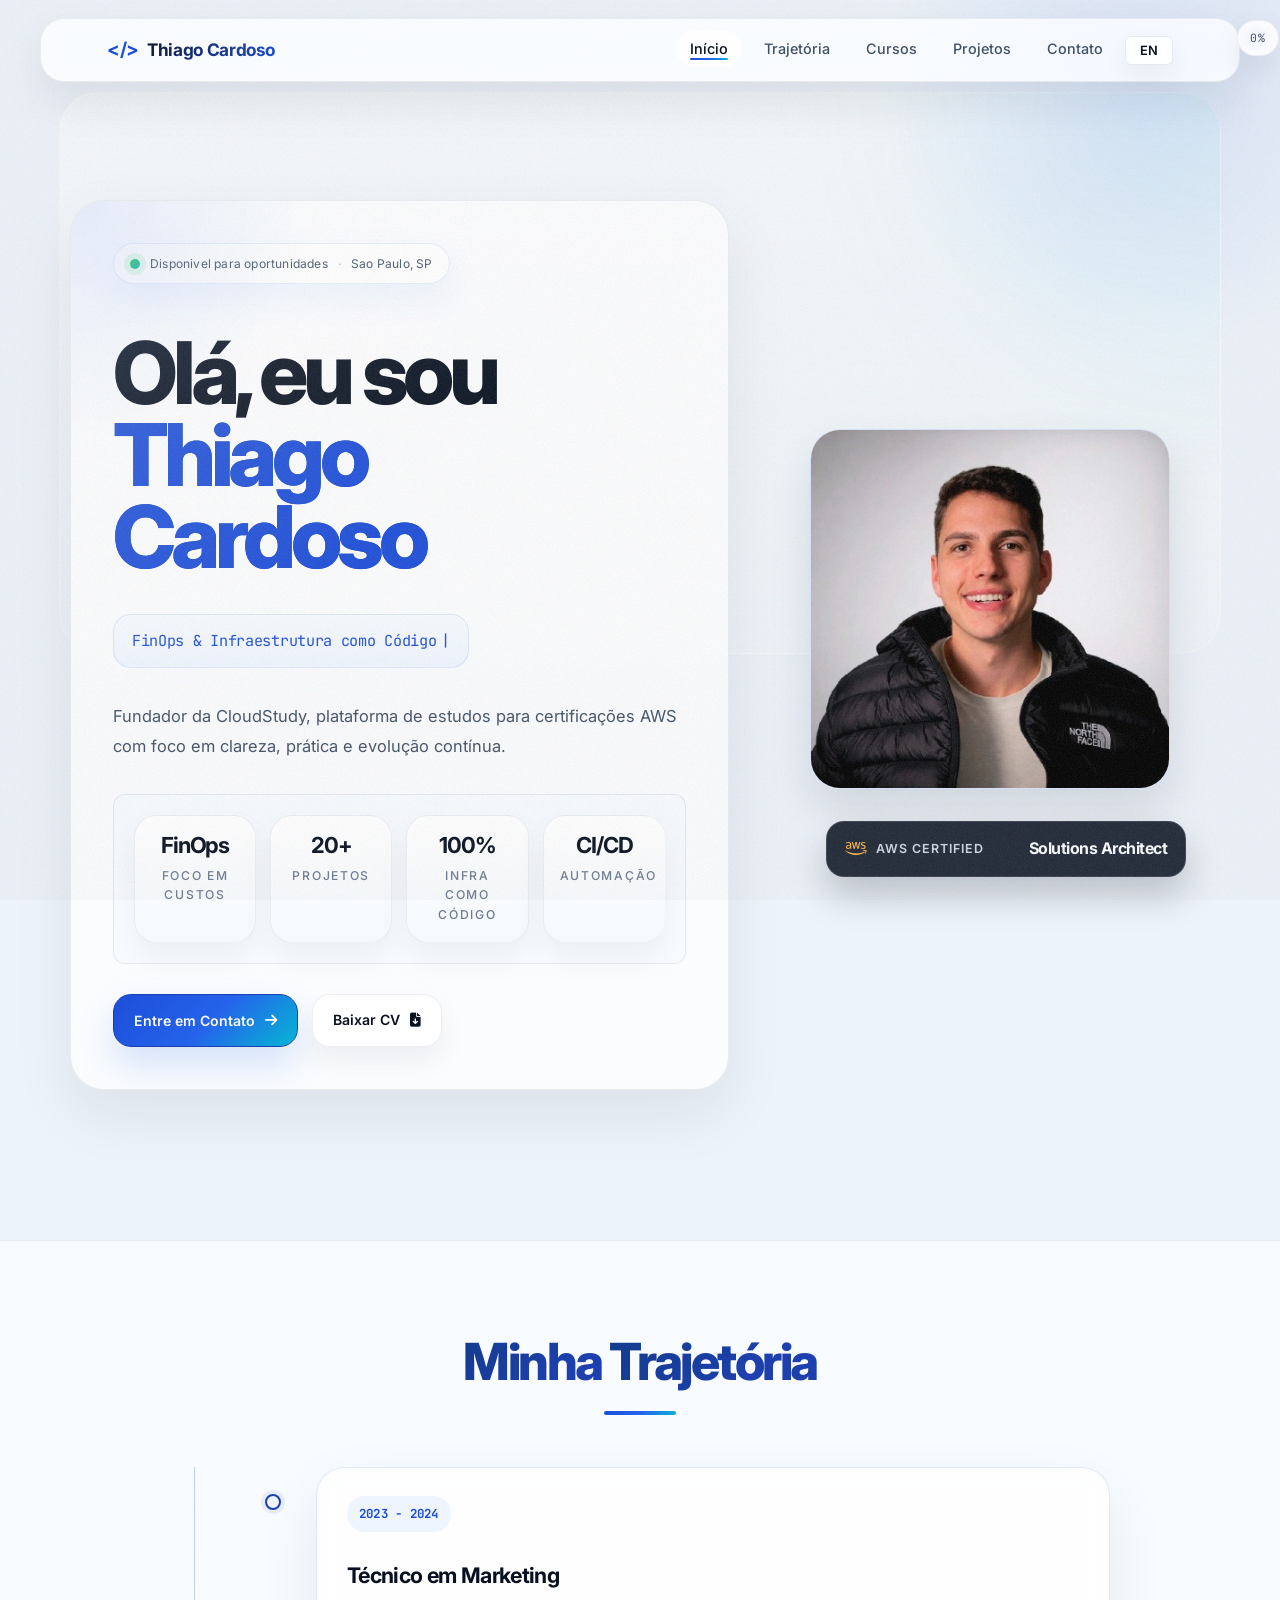
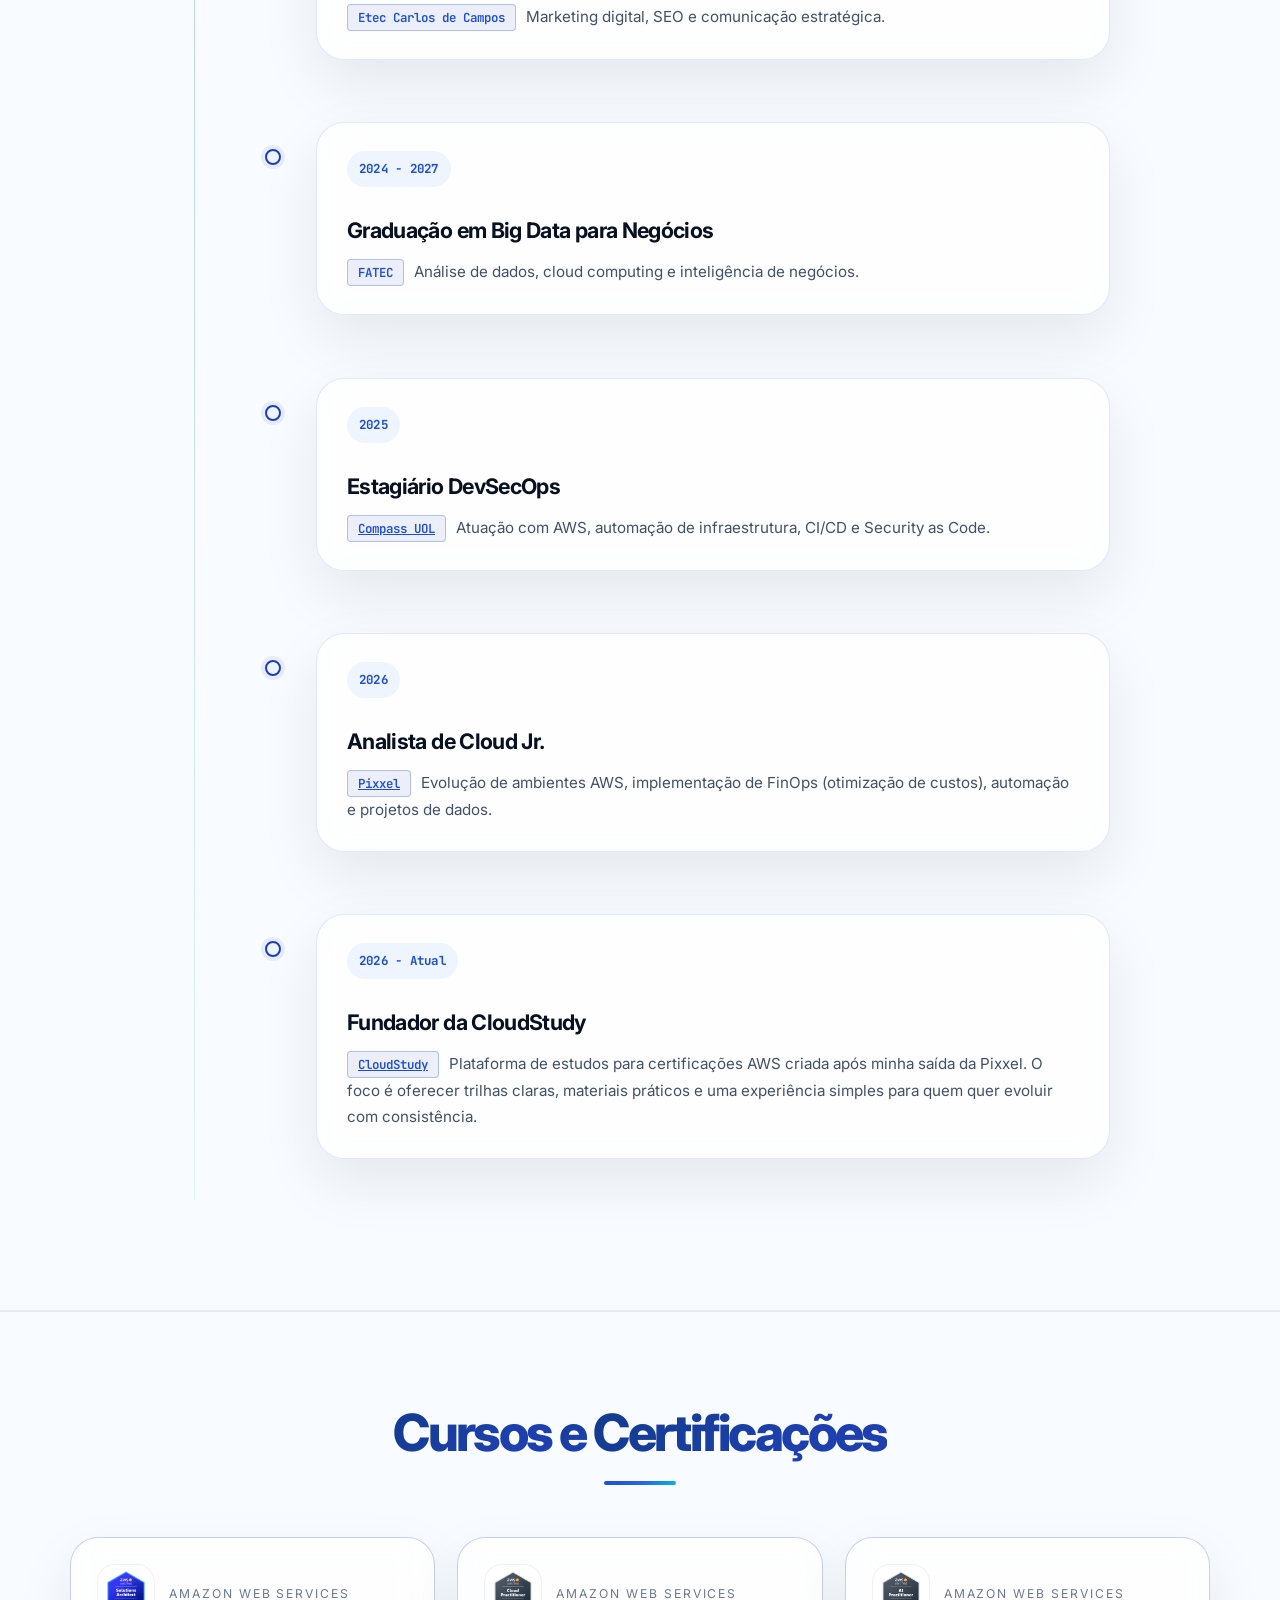
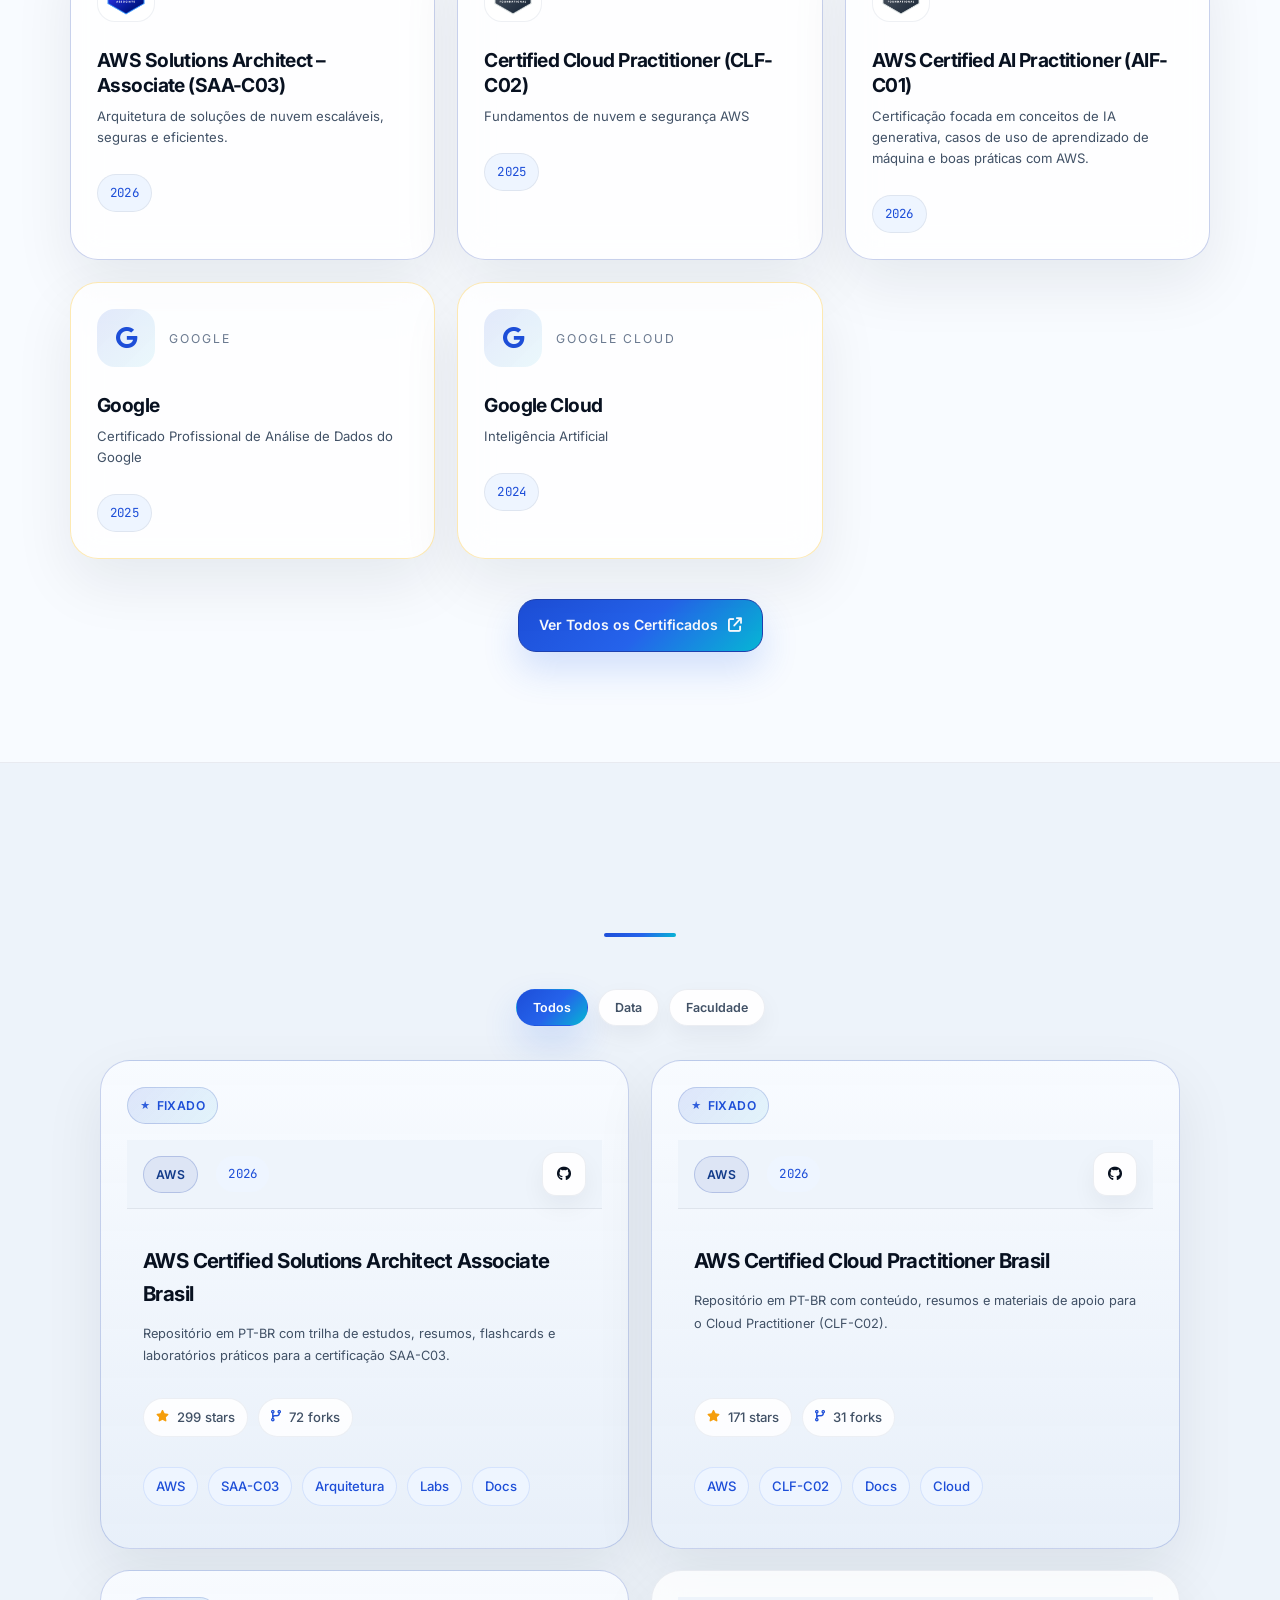
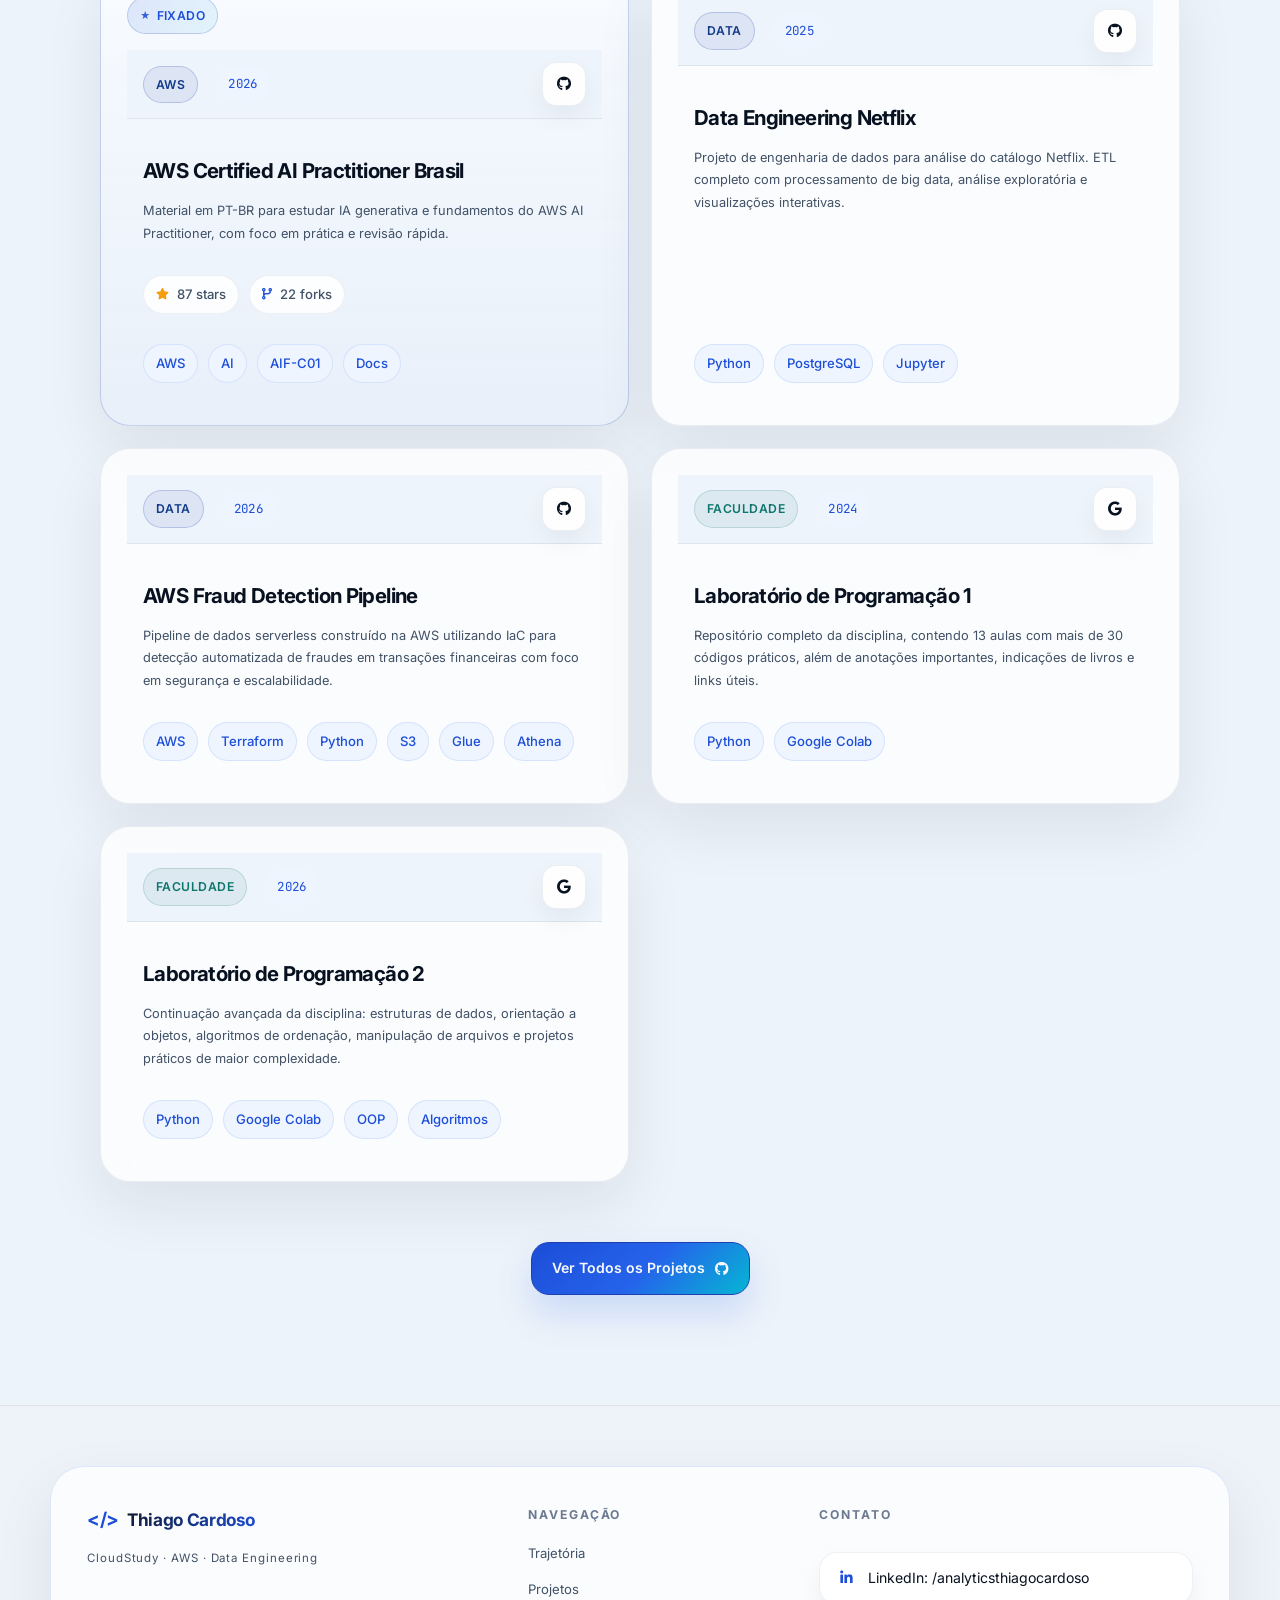
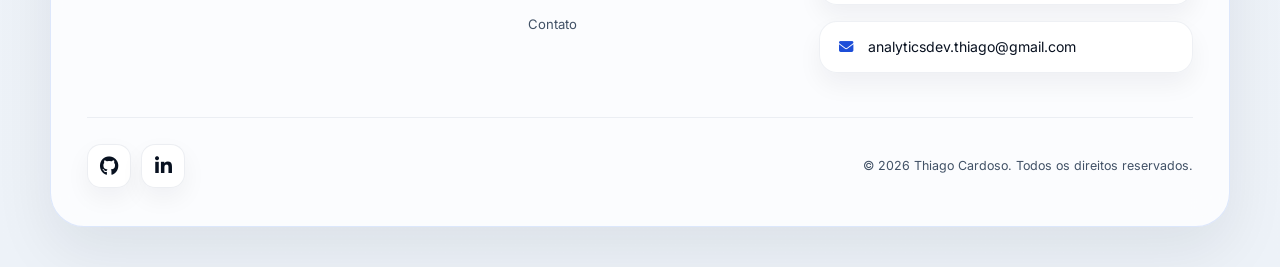
==== index.html @ 1dd87c82 "fix(site): refine homepage hero and contact layout" ====
﻿<!DOCTYPE html>
<html lang="pt-BR">

<head>
    <meta charset="UTF-8">
    <meta name="viewport" content="width=device-width, initial-scale=1.0">
    <title>Thiago Cardoso - Portfólio Profissional</title>
    <meta name="description"
        content="Portfólio de Thiago Cardoso - Cloud, AWS, DevSecOps, Data e a plataforma CloudStudy para certificações AWS">

    <link rel="stylesheet" href="https://cdnjs.cloudflare.com/ajax/libs/font-awesome/6.4.0/css/all.min.css">
    <link
        href="https://fonts.googleapis.com/css2?family=JetBrains+Mono:wght@300;400;500;600;700&family=Inter:wght@300;400;500;600;700;800&display=swap"
        rel="stylesheet">

    <style>
        :root {
            --bg-base: #edf3fa;
            --bg-raised: #f8fbff;
            --bg-overlay: #e3ebf7;
            --bg-subtle: #eef4fb;
            --border-subtle: rgba(15, 23, 42, 0.08);
            --border-active: rgba(30, 64, 175, 0.28);
            --border-dim: rgba(15, 23, 42, 0.07);
            --accent: #1e40af;
            --accent-bright: #1d4ed8;
            --accent-dim: #123b8a;
            --accent-glow: rgba(30, 64, 175, 0.20);
            --accent-ultra: rgba(30, 64, 175, 0.08);
            --cyan: #22c1dc;
            --cyan-dim: rgba(34, 193, 220, 0.10);
            --success: #10b981;
            --warning: #f59e0b;
            --danger: #ef4444;
            --text-primary: #0f172a;
            --text-secondary: #475569;
            --text-muted: #64748b;
            --text-accent: #1e40af;
            --gradient: linear-gradient(135deg, #123b8a 0%, #1e40af 45%, #22c1dc 100%);
            --gradient-text: linear-gradient(135deg, #123b8a 0%, #1e40af 70%);
            --gradient-subtle: linear-gradient(135deg, rgba(30, 64, 175, 0.10) 0%, rgba(34, 193, 220, 0.05) 100%);
            --shadow-card: 0 8px 24px rgba(15, 23, 42, 0.06), 0 0 0 1px var(--border-subtle);
            --shadow-hover: 0 18px 38px rgba(30, 64, 175, 0.11), 0 0 0 1px var(--border-active);
            --shadow-glow: 0 0 34px rgba(30, 64, 175, 0.18);
            --grid-color: rgba(30, 64, 175, 0.03);
            --transition: all 0.3s cubic-bezier(0.4, 0, 0.2, 1);
        }

        * {
            margin: 0;
            padding: 0;
            box-sizing: border-box;
        }

        html {
            scroll-behavior: smooth;
            scroll-padding-top: 80px;
        }

        body {
            font-family: 'Inter', -apple-system, BlinkMacSystemFont, sans-serif;
            line-height: 1.6;
            color: var(--text-primary);
            background: linear-gradient(180deg, #edf3fa 0%, #e7eef8 100%);
            overflow-x: hidden;
            position: relative;
        }

        body::before {
            content: '';
            position: fixed;
            inset: 0;
            background-image:
                linear-gradient(var(--grid-color) 1px, transparent 1px),
                linear-gradient(90deg, var(--grid-color) 1px, transparent 1px);
            background-size: 60px 60px;
            z-index: 0;
            pointer-events: none;
        }

        body::after {
            content: '';
            position: fixed;
            top: -200px;
            right: -200px;
            width: 600px;
            height: 600px;
            background: radial-gradient(circle, rgba(34, 193, 220, 0.08) 0%, transparent 65%);
            z-index: 0;
            pointer-events: none;
        }

        .loading-screen {
            position: fixed;
            inset: 0;
            background: var(--bg-base);
            display: flex;
            flex-direction: column;
            justify-content: center;
            align-items: center;
            gap: 20px;
            z-index: 9999;
        }

        .loading-screen.hidden {
            opacity: 0 !important;
            visibility: hidden !important;
            display: none !important;
            pointer-events: none !important;
        }

        .loader {
            width: 60px;
            height: 60px;
            border: 3px solid transparent;
            border-top: 3px solid var(--accent);
            border-right: 3px solid var(--accent);
            border-radius: 50%;
            animation: spin 1s linear infinite;
            filter: drop-shadow(0 0 10px var(--accent));
        }

        .loading-text {
            font-family: 'Inter', sans-serif;
            color: var(--accent-bright);
            font-size: 0.9rem;
            letter-spacing: 2px;
            animation: pulse 1.5s ease-in-out infinite;
        }

        @keyframes spin {
            to {
                transform: rotate(360deg);
            }
        }

        @keyframes pulse {

            0%,
            100% {
                opacity: 1;
            }

            50% {
                opacity: 0.5;
            }
        }

        .scroll-progress {
            position: fixed;
            top: 0;
            left: 0;
            width: 0%;
            height: 2px;
            background: var(--gradient);
            z-index: 1001;
        }

        header {
            position: fixed;
            top: 0;
            left: 0;
            width: 100%;
            z-index: 1000;
            background: rgba(237, 243, 250, 0.90);
            backdrop-filter: blur(16px) saturate(180%);
            border-bottom: 1px solid var(--border-dim);
            transition: var(--transition);
        }

        .navbar {
            display: flex;
            justify-content: space-between;
            align-items: center;
            padding: 12px 0;
            position: relative;
            flex-wrap: wrap;
        }

        .logo {
            font-family: 'Inter', sans-serif;
            font-size: 1.18rem;
            font-weight: 700;
            display: flex;
            align-items: center;
            gap: 8px;
            cursor: pointer;
            letter-spacing: -0.02em;
        }

        .logo-icon {
            color: var(--accent-bright);
            font-size: 1.3rem;
        }

        .logo-text {
            background: var(--gradient);
            -webkit-background-clip: text;
            background-clip: text;
            color: transparent;
        }

        .nav-right {
            display: flex;
            align-items: center;
            gap: 15px;
        }

        .nav-buttons {
            display: flex;
            align-items: center;
            gap: 10px;
        }

        .nav-right>.nav-buttons {
            display: none;
        }

        .nav-links {
            display: flex;
            gap: 30px;
            list-style: none;
        }

        .nav-links a {
            color: var(--text-secondary);
            font-weight: 500;
            font-size: 0.9rem;
            position: relative;
            padding: 8px 0;
            transition: var(--transition);
            font-family: 'Inter', sans-serif;
            text-decoration: none;
        }

        .nav-links a::before {
            content: '//';
            position: absolute;
            left: -20px;
            opacity: 0;
            color: var(--accent-bright);
            transition: var(--transition);
        }

        .nav-links a:hover::before,
        .nav-links a.active::before {
            opacity: 1;
            left: -25px;
        }

        .nav-links a::after {
            content: '';
            position: absolute;
            bottom: 0;
            left: 0;
            width: 0;
            height: 2px;
            background: var(--gradient);
            transition: var(--transition);
        }

        .nav-links a:hover::after,
        .nav-links a.active::after {
            width: 100%;
        }

        .nav-links a:hover {
            color: var(--text-primary);
        }

        .nav-links a.active {
            color: var(--text-primary);
        }

        .lang-btn {
            padding: 6px 14px;
            border: 1px solid var(--border-active);
            background: var(--accent-ultra);
            color: var(--accent-bright);
            border-radius: 6px;
            cursor: pointer;
            font-weight: 600;
            font-family: 'Inter', sans-serif;
            transition: var(--transition);
            font-size: 0.8rem;
        }

        .lang-btn:hover {
            background: var(--accent);
            border-color: var(--accent);
            color: #fff;
            box-shadow: 0 0 20px var(--accent-glow);
        }

        .container {
            max-width: 1200px;
            margin: 0 auto;
            padding: 0 20px;
            position: relative;
            z-index: 1;
        }

        section {
            --section-padding: 80px;
            padding: var(--section-padding) 0;
            position: relative;
        }

        .section-title {
            font-size: 2.2rem;
            font-weight: 800;
            text-align: center;
            margin-bottom: 60px;
            position: relative;
            font-family: 'Inter', sans-serif;
            letter-spacing: -0.03em;
        }

        .section-title span {
            background: var(--gradient-text);
            -webkit-background-clip: text;
            background-clip: text;
            color: transparent;
        }

        #home,
        #projetos {
            background: var(--bg-base);
        }

        #trajetoria,
        #cursos {
            background: var(--bg-raised);
            border-top: 1px solid var(--border-dim);
            border-bottom: 1px solid var(--border-dim);
        }

        #cursos .container,
        #projetos .container {
            min-height: calc(100vh - (var(--section-padding) * 2));
        }

        /* HOME */
        #home {
            min-height: 100vh;
            display: flex;
            align-items: center;
            padding-top: 80px;
            position: relative;
        }

        #home::before {
            content: '';
            position: absolute;
            bottom: -100px;
            left: -100px;
            width: 500px;
            height: 500px;
            background: radial-gradient(circle, rgba(30, 64, 175, 0.08) 0%, transparent 65%);
            pointer-events: none;
            z-index: 0;
        }

        .home-content {
            display: grid;
            grid-template-columns: 55% 45%;
            gap: 40px;
            align-items: center;
            min-height: calc(100vh - 80px);
            padding: 40px 0;
        }

        .hero-status {
            display: inline-flex;
            align-items: center;
            gap: 8px;
            background: rgba(30, 64, 175, 0.07);
            border: 1px solid rgba(30, 64, 175, 0.16);
            border-radius: 20px;
            padding: 6px 14px;
            font-family: 'Inter', sans-serif;
            font-size: 0.75rem;
            color: var(--accent-dim);
            margin-bottom: 24px;
            letter-spacing: 0.2px;
        }

        .status-dot {
            width: 6px;
            height: 6px;
            border-radius: 50%;
            background: #10b981;
            box-shadow: 0 0 8px #10b981;
            animation: pulse 2s ease-in-out infinite;
            flex-shrink: 0;
        }

        .status-divider {
            color: rgba(37, 99, 235, 0.32);
        }

        .home-text h1 {
            font-size: 3.4rem;
            font-weight: 800;
            line-height: 1.1;
            letter-spacing: -1.5px;
            color: var(--text-primary);
            margin-bottom: 16px;
        }

        .home-text h1 span {
            background: var(--gradient-text);
            -webkit-background-clip: text;
            background-clip: text;
            color: transparent;
        }

        .typing-text {
            font-family: 'Inter', sans-serif;
            font-size: 1.05rem;
            color: var(--text-accent);
            padding-left: 16px;
            border-left: 2px solid var(--accent);
            margin: 20px 0 12px;
            min-height: 36px;
            display: flex;
            align-items: center;
        }

        #typing-content {
            transition: opacity 0.3s ease;
        }

        #typing-content::after {
            content: '|';
            animation: blink 1s infinite;
            margin-left: 5px;
        }

        @keyframes blink {

            0%,
            50% {
                opacity: 1;
            }

            51%,
            100% {
                opacity: 0;
            }
        }

        .hero-summary {
            max-width: 560px;
            color: var(--text-secondary);
            font-size: 1rem;
            line-height: 1.75;
            margin-bottom: 10px;
        }

        .metrics-bar {
            display: grid;
            grid-template-columns: repeat(4, 1fr);
            gap: 12px;
            margin: 28px 0 20px;
            padding: 20px;
            background: var(--bg-raised);
            border: 1px solid var(--border-subtle);
            border-radius: 12px;
        }

        .metric-item {
            padding: 12px 8px;
            border-right: 1px solid var(--border-dim);
            text-align: center;
            transition: var(--transition);
        }

        .metric-item:last-child {
            border-right: none;
        }

        .metric-item:hover {
            background: var(--accent-ultra);
            border-radius: 8px;
            border-right-color: transparent;
        }

        .metric-number {
            font-family: 'Inter', sans-serif;
            font-size: 1.7rem;
            font-weight: 700;
            letter-spacing: -0.03em;
            color: var(--text-primary);
            line-height: 1;
            margin-bottom: 6px;
        }

        .metric-label {
            font-size: 0.65rem;
            color: var(--text-muted);
            font-weight: 500;
            letter-spacing: 1px;
            text-transform: uppercase;
        }

        .cta-group {
            display: flex;
            gap: 15px;
            margin-top: 20px;
            flex-wrap: wrap;
        }

        .btn {
            display: inline-flex;
            align-items: center;
            gap: 10px;
            padding: 11px 22px;
            border: 1px solid var(--accent);
            border-radius: 8px;
            font-size: 0.88rem;
            font-weight: 600;
            background: var(--accent-ultra);
            color: var(--accent-bright);
            font-family: 'Inter', sans-serif;
            cursor: pointer;
            transition: var(--transition);
            text-decoration: none;
        }

        .btn:hover {
            background: var(--accent);
            color: #fff;
            box-shadow: var(--shadow-glow);
            transform: translateY(-1px);
        }

        .btn-outline {
            border-color: var(--border-dim);
            color: var(--text-secondary);
            background: transparent;
        }

        .btn-outline:hover {
            border-color: var(--border-active);
            color: var(--text-primary);
            background: var(--bg-overlay);
        }

        .home-image {
            position: relative;
            width: 300px;
            height: 300px;
            margin: 0 auto;
        }

        .home-image::before {
            content: '';
            position: absolute;
            inset: -16px;
            background: var(--gradient);
            border-radius: 16px;
            opacity: 0.15;
            filter: blur(40px);
        }

        .home-image img {
            width: 100%;
            height: 100%;
            object-fit: cover;
            border: 1px solid rgba(37, 99, 235, 0.18);
            border-radius: 16px;
            box-shadow: var(--shadow-hover);
            position: relative;
            z-index: 1;
            transition: var(--transition);
            background: #fff;
        }

        .home-image:hover img {
            transform: scale(1.02);
        }

        .cert-badge {
            position: absolute;
            bottom: -16px;
            right: -16px;
            background: var(--bg-raised);
            border: 1px solid rgba(37, 99, 235, 0.18);
            border-radius: 10px;
            padding: 10px 16px;
            display: flex;
            align-items: center;
            gap: 8px;
            font-family: 'Inter', sans-serif;
            font-size: 0.75rem;
            font-weight: 700;
            color: var(--accent-bright);
            z-index: 2;
            box-shadow: var(--shadow-card);
        }

        .cert-badge i {
            font-size: 1.1rem;
            color: var(--warning);
        }

        /* TIMELINE */
        .timeline {
            position: relative;
            max-width: 1000px;
            margin: 0 auto;
        }

        .timeline::before {
            content: '';
            position: absolute;
            left: 19px;
            width: 1px;
            height: 100%;
            background: linear-gradient(180deg, var(--accent) 0%, rgba(37, 99, 235, 0.22) 60%, transparent 100%);
        }

        .timeline-item {
            position: relative;
            margin-bottom: 40px;
            opacity: 0;
            transform: translateY(30px);
            transition: all 0.6s ease;
        }

        .timeline-item.visible {
            opacity: 1;
            transform: translateY(0);
        }

        .timeline-content {
            position: relative;
            width: calc(100% - 70px);
            padding: 24px 28px;
            background: var(--bg-raised);
            border: 1px solid var(--border-subtle);
            border-radius: 12px;
            transition: var(--transition);
            margin-left: 70px;
            box-shadow: var(--shadow-card);
        }

        .timeline-content::before {
            content: '';
            position: absolute;
            width: 12px;
            height: 12px;
            background: var(--bg-base);
            border: 2px solid var(--accent);
            box-shadow: 0 0 0 4px var(--accent-ultra);
            top: 26px;
            left: -52px;
            border-radius: 50%;
        }

        .timeline-content:hover {
            border-color: var(--border-active);
            box-shadow: var(--shadow-hover);
            transform: translateX(4px);
        }

        .timeline-date {
            font-family: 'Inter', sans-serif;
            color: var(--accent-bright);
            font-weight: 700;
            font-size: 0.78rem;
            letter-spacing: 0.08em;
            margin-bottom: 8px;
        }

        .company-tag {
            display: inline-block;
            background: var(--accent-ultra);
            border: 1px solid var(--border-active);
            color: var(--accent-bright);
            padding: 2px 10px;
            border-radius: 4px;
            font-family: 'JetBrains Mono', monospace;
            font-size: 0.78rem;
            font-weight: 600;
            margin-right: 6px;
        }

        .timeline-content h3 {
            color: var(--text-primary);
            font-size: 1.3rem;
            font-weight: 700;
            margin-bottom: 8px;
        }

        .timeline-content p {
            color: var(--text-secondary);
            line-height: 1.7;
            font-size: 0.95rem;
        }

        /* SERVIÇOS */
        .services-grid {
            display: grid;
            grid-template-columns: repeat(auto-fit, minmax(280px, 1fr));
            gap: 25px;
        }

        .service-card {
            display: flex;
            align-items: flex-start;
            gap: 20px;
            padding: 28px;
            background: var(--bg-raised);
            border: 1px solid var(--border-subtle);
            border-radius: 12px;
            box-shadow: var(--shadow-card);
            transition: var(--transition);
        }

        .service-card:hover {
            border-color: var(--border-active);
            box-shadow: var(--shadow-hover);
            transform: translateY(-4px);
        }

        .service-icon-wrap {
            width: 48px;
            height: 48px;
            background: var(--accent-ultra);
            border: 1px solid var(--border-active);
            border-radius: 10px;
            display: flex;
            align-items: center;
            justify-content: center;
            flex-shrink: 0;
        }

        .service-body {
            flex: 1;
        }

        .service-card i {
            font-size: 1.4rem;
            background: var(--gradient-text);
            -webkit-background-clip: text;
            background-clip: text;
            color: transparent;
        }

        .service-card h3 {
            font-size: 1rem;
            margin-bottom: 8px;
            font-weight: 700;
            color: var(--text-primary);
        }

        .service-card p {
            font-size: 0.88rem;
            color: var(--text-secondary);
            line-height: 1.65;
        }

        /* CURSOS */
        .courses-grid {
            display: grid;
            grid-template-columns: repeat(auto-fit, minmax(280px, 1fr));
            gap: 25px;
        }

        .course-card {
            background: var(--bg-raised);
            border: 1px solid var(--border-subtle);
            border-radius: 12px;
            padding: 24px;
            text-align: left;
            box-shadow: var(--shadow-card);
            display: flex;
            flex-direction: column;
            gap: 8px;
            transition: var(--transition);
            position: relative;
        }

        .course-card.cert-aws-saa,
        .course-card.cert-aws-clf,
        .course-card.cert-aws-ai {
            border-color: rgba(30, 64, 175, 0.18);
        }

        .course-card:hover {
            border-color: var(--border-active);
            box-shadow: var(--shadow-hover);
            transform: translateY(-3px);
        }

        .course-header {
            display: flex;
            align-items: center;
            gap: 10px;
            margin-bottom: 8px;
        }

        .course-thumb {
            width: 42px;
            height: 42px;
            flex-shrink: 0;
            object-fit: contain;
            display: block;
            border-radius: 8px;
            border: 1px solid rgba(30, 64, 175, 0.18);
            background: linear-gradient(135deg, rgba(30, 64, 175, 0.08), rgba(34, 193, 220, 0.08));
            padding: 4px;
        }

        .course-card i {
            font-size: 1rem;
            background: var(--gradient-text);
            -webkit-background-clip: text;
            background-clip: text;
            color: transparent;
        }

        .course-issuer {
            font-family: 'Inter', sans-serif;
            font-size: 0.68rem;
            color: var(--text-muted);
            letter-spacing: 0.04em;
        }

        .course-card h3 {
            font-size: 0.92rem;
            font-weight: 700;
            color: var(--text-primary);
            line-height: 1.4;
        }

        .course-card h3 a {
            color: inherit;
            text-decoration: none;
            transition: var(--transition);
        }

        .course-card h3 a:hover {
            color: var(--accent);
        }

        .course-card p {
            font-size: 0.82rem;
            color: var(--text-secondary);
            line-height: 1.6;
        }

        .course-date {
            display: inline-block;
            color: var(--text-muted);
            border: 1px solid var(--border-dim);
            padding: 3px 10px;
            border-radius: 4px;
            font-size: 0.7rem;
            font-family: 'Inter', sans-serif;
            align-self: flex-start;
            margin-top: auto;
        }

        .course-card.in-progress {
            border-color: rgba(245, 158, 11, 0.2);
        }

        .course-card.in-progress:hover {
            border-color: rgba(245, 158, 11, 0.4);
            box-shadow: 0 8px 32px rgba(245, 158, 11, 0.1);
        }

        .badge-em-andamento {
            position: absolute;
            top: 15px;
            right: 15px;
            background: rgba(245, 158, 11, 0.1);
            color: #fbbf24;
            border: 1px solid rgba(245, 158, 11, 0.3);
            font-size: 0.62rem;
            padding: 3px 10px;
            border-radius: 4px;
            font-weight: 700;
            font-family: 'JetBrains Mono', monospace;
            display: flex;
            align-items: center;
            gap: 6px;
            z-index: 10;
        }

        .course-card.cert-aws-saa {
            border-color: rgba(30, 64, 175, 0.24);
        }

        .course-card.cert-aws-saa:hover {
            border-color: rgba(30, 64, 175, 0.50);
        }

        .course-card.cert-aws-clf {
            border-color: rgba(30, 64, 175, 0.24);
        }

        .course-card.cert-aws-clf:hover {
            border-color: rgba(30, 64, 175, 0.50);
        }

        .course-card.cert-aws-ai {
            border-color: rgba(30, 64, 175, 0.24);
        }

        .course-card.cert-aws-ai:hover {
            border-color: rgba(30, 64, 175, 0.50);
            box-shadow: 0 8px 32px rgba(30, 64, 175, 0.10);
        }

        .course-card.cert-google {
            border-color: rgba(251, 191, 36, 0.35);
        }

        .course-card.cert-google:hover {
            border-color: rgba(252, 211, 77, 0.75);
        }

        /* PROJETOS */
        .project-filters {
            display: flex;
            justify-content: center;
            gap: 12px;
            margin-bottom: 36px;
            flex-wrap: wrap;
        }

        .filter-btn {
            padding: 7px 16px;
            background: var(--bg-raised);
            border: 1px solid var(--border-subtle);
            border-radius: 6px;
            color: var(--text-secondary);
            font-weight: 600;
            font-family: 'Inter', sans-serif;
            cursor: pointer;
            transition: var(--transition);
            font-size: 0.78rem;
        }

        .filter-btn:hover,
        .filter-btn.active {
            background: var(--accent-ultra);
            border-color: var(--border-active);
            color: var(--accent-bright);
        }

        .projects-grid {
            display: grid;
            grid-template-columns: repeat(auto-fit, minmax(280px, 1fr));
            gap: 22px;
            max-width: 1080px;
            margin: 0 auto;
            align-items: stretch;
        }

        .project-card {
            background: var(--bg-raised);
            border: 1px solid var(--border-subtle);
            border-radius: 10px;
            overflow: hidden;
            box-shadow: var(--shadow-card);
            display: flex;
            flex-direction: column;
            transition: var(--transition);
            position: relative;
            height: 100%;
        }

        .project-card:hover {
            border-color: var(--border-active);
            box-shadow: var(--shadow-hover);
            transform: translateY(-4px);
        }

        .project-card.github-featured {
            border-color: rgba(30, 64, 175, 0.22);
            background: linear-gradient(180deg, rgba(248, 251, 255, 1) 0%, rgba(231, 239, 249, 0.96) 100%);
        }

        .project-card.github-featured:hover {
            border-color: rgba(30, 64, 175, 0.48);
        }

        @keyframes filterPopIn {
            0% {
                opacity: 0;
                transform: scale(0.9) translateY(20px);
            }

            100% {
                opacity: 1;
                transform: scale(1) translateY(0);
            }
        }

        .project-card.animate-in {
            animation: filterPopIn 0.5s cubic-bezier(0.4, 0, 0.2, 1) forwards;
        }

        .project-spotlight-flag {
            position: absolute;
            top: 10px;
            right: 54px;
            display: inline-flex;
            align-items: center;
            gap: 6px;
            padding: 3px 8px 3px 7px;
            border-radius: 999px;
            border: 1px solid rgba(30, 64, 175, 0.20);
            background: rgba(30, 64, 175, 0.08);
            color: var(--accent-dim);
            font-family: 'Inter', sans-serif;
            font-size: 0.56rem;
            font-weight: 700;
            letter-spacing: 0.6px;
            text-transform: uppercase;
            z-index: 2;
            pointer-events: none;
        }

        .project-spotlight-flag::before {
            content: '★';
            opacity: 0.9;
            font-size: 0.62rem;
            line-height: 1;
        }

        .project-header {
            display: flex;
            justify-content: space-between;
            align-items: center;
            padding: 12px 16px;
            border-bottom: 1px solid var(--border-dim);
            background: var(--bg-subtle);
        }

        .project-header-left {
            display: flex;
            align-items: center;
        }

        .project-type-badge {
            font-family: 'Inter', sans-serif;
            font-size: 0.6rem;
            font-weight: 700;
            letter-spacing: 1.2px;
            text-transform: uppercase;
            padding: 2px 8px;
            border-radius: 4px;
            background: var(--accent-ultra);
            border: 1px solid var(--border-active);
            color: var(--accent-dim);
        }

        .project-type-badge[data-cat="data"] {
            background: rgba(30, 64, 175, 0.08);
            border-color: rgba(30, 64, 175, 0.22);
            color: var(--accent-dim);
        }

        .project-type-badge[data-cat="monitoring"] {
            background: rgba(34, 193, 220, 0.08);
            border-color: rgba(34, 193, 220, 0.20);
            color: #0f9fb5;
        }

        .project-type-badge[data-cat="faculdade"] {
            background: rgba(15, 118, 110, 0.08);
            border-color: rgba(15, 118, 110, 0.18);
            color: #0f766e;
        }

        .project-year {
            font-family: 'Inter', sans-serif;
            font-size: 0.66rem;
            color: var(--text-muted);
            margin-left: 8px;
        }

        .project-gh-icon {
            width: 30px;
            height: 30px;
            display: flex;
            align-items: center;
            justify-content: center;
            background: var(--bg-overlay);
            border: 1px solid var(--border-subtle);
            border-radius: 7px;
            color: var(--text-secondary);
            text-decoration: none;
            font-size: 0.9rem;
            transition: var(--transition);
        }

        .project-gh-icon:hover {
            background: var(--accent-ultra);
            border-color: var(--border-active);
            color: var(--accent-bright);
        }

        .project-info {
            padding: 16px;
            flex: 1;
            display: flex;
            flex-direction: column;
        }

        .project-info h3 {
            font-size: 0.95rem;
            font-weight: 700;
            letter-spacing: -0.2px;
            margin-bottom: 8px;
            color: var(--text-primary);
        }

        .project-info p {
            font-size: 0.8rem;
            color: var(--text-secondary);
            line-height: 1.55;
            flex: 1;
            margin-bottom: 12px;
        }

        .tech-stack {
            display: flex;
            flex-wrap: wrap;
            gap: 6px;
            margin-bottom: 0;
        }

        .project-stats {
            display: flex;
            flex-wrap: wrap;
            gap: 8px;
            margin: 0 0 12px;
        }

        .project-stat {
            display: inline-flex;
            align-items: center;
            gap: 6px;
            padding: 4px 9px;
            border-radius: 999px;
            border: 1px solid var(--border-subtle);
            background: var(--bg-subtle);
            color: var(--text-secondary);
            font-size: 0.72rem;
            font-weight: 600;
            font-family: 'Inter', sans-serif;
        }

        .project-stat i {
            color: var(--warning);
            font-size: 0.72rem;
        }

        .project-stat .fork-icon {
            color: var(--accent-bright);
        }

        .tech-badge {
            background: var(--bg-subtle);
            color: var(--text-muted);
            border: 1px solid var(--border-dim);
            border-radius: 4px;
            font-size: 0.66rem;
            padding: 2px 7px;
            font-weight: 600;
            font-family: 'Inter', sans-serif;
        }

        /* FOOTER */
        footer {
            background: var(--bg-raised);
            border-top: 1px solid var(--border-dim);
            padding: 60px 0 24px;
        }

        .footer-top {
            display: grid;
            grid-template-columns: 2fr 1fr 2fr;
            gap: 48px;
            margin-bottom: 40px;
        }

        .footer-tagline {
            font-family: 'Inter', sans-serif;
            font-size: 0.72rem;
            color: var(--text-muted);
            letter-spacing: 0.08em;
            margin-top: 12px;
        }

        .footer-nav-label {
            display: block;
            font-family: 'Inter', sans-serif;
            font-size: 0.62rem;
            font-weight: 700;
            letter-spacing: 2px;
            text-transform: uppercase;
            color: var(--text-muted);
            margin-bottom: 16px;
        }

        .footer-nav-links {
            list-style: none;
            display: flex;
            flex-direction: column;
            gap: 10px;
        }

        .footer-nav-links a {
            color: var(--text-secondary);
            text-decoration: none;
            font-family: 'Inter', sans-serif;
            font-size: 0.82rem;
            transition: var(--transition);
        }

        .footer-nav-links a:hover {
            color: var(--text-primary);
        }

        .channel {
            margin: 0;
        }

        .channel-link {
            display: flex;
            align-items: center;
            gap: 12px;
            padding: 8px 0;
            color: var(--text-secondary);
            border-bottom: 1px solid var(--border-dim);
            margin-bottom: 4px;
            transition: var(--transition);
            text-decoration: none;
            font-size: 0.88rem;
        }

        .channel-link:hover {
            color: var(--text-primary);
            border-bottom-color: var(--border-active);
        }

        .channel-link i {
            width: 20px;
            color: var(--accent-bright);
            font-size: 0.9rem;
            flex-shrink: 0;
        }

        .footer-bottom {
            display: flex;
            justify-content: space-between;
            align-items: center;
            padding-top: 24px;
            border-top: 1px solid var(--border-dim);
        }

        .social-links {
            display: flex;
            gap: 12px;
        }

        .social-links a {
            background: var(--bg-base);
            border: 1px solid var(--border-subtle);
            border-radius: 8px;
            width: 38px;
            height: 38px;
            color: var(--text-secondary);
            display: flex;
            align-items: center;
            justify-content: center;
            font-size: 1.2rem;
            transition: var(--transition);
            text-decoration: none;
        }

        .social-links a:hover {
            background: var(--accent-ultra);
            border-color: var(--border-active);
            color: var(--accent-bright);
            transform: translateY(-2px);
        }

        .copyright {
            text-align: right;
            color: var(--text-muted);
            font-family: 'Inter', sans-serif;
            font-size: 0.78rem;
        }

        /* ANIMATIONS */
        .fade-in {
            opacity: 0;
            transform: translateY(30px);
            transition: all 0.6s ease;
        }

        .fade-in.visible {
            opacity: 1;
            transform: translateY(0);
        }

        /* HAMBURGER */
        .hamburger {
            display: none;
            flex-direction: column;
            gap: 5px;
            cursor: pointer;
            z-index: 1100;
            padding: 8px;
        }

        .hamburger span {
            width: 25px;
            height: 3px;
            background: var(--accent);
            border-radius: 3px;
            transition: var(--transition);
        }

        .hamburger.active span:nth-child(1) {
            transform: rotate(45deg) translate(7px, 7px);
        }

        .hamburger.active span:nth-child(2) {
            opacity: 0;
        }

        .hamburger.active span:nth-child(3) {
            transform: rotate(-45deg) translate(7px, -7px);
        }

        #backToTop {
            position: fixed;
            bottom: 25px;
            right: 25px;
            width: 40px;
            height: 40px;
            background: var(--gradient);
            border: none;
            border-radius: 8px;
            color: #ffffff;
            font-size: 1.1rem;
            cursor: pointer;
            opacity: 0;
            visibility: hidden;
            transition: var(--transition);
            box-shadow: var(--shadow-card);
            z-index: 999;
        }

        #backToTop.show {
            opacity: 1;
            visibility: visible;
        }

        #backToTop:hover {
            transform: translateY(-5px) scale(1.1);
        }

        /* RESPONSIVE */
        @media (max-width: 992px) {
            .hamburger {
                display: flex;
            }

            .nav-right>.nav-buttons {
                display: flex;
            }

            .nav-links .nav-buttons {
                display: none !important;
            }

            .nav-links {
                position: fixed;
                top: 0;
                right: -100%;
                width: 85%;
                max-width: 350px;
                height: 100vh;
                background: rgba(246, 248, 252, 0.98);
                backdrop-filter: blur(20px);
                flex-direction: column;
                padding: 80px 25px 30px;
                transition: right 0.4s ease;
                border-left: 1px solid var(--border-subtle);
                gap: 15px;
            }

            .nav-links.active {
                right: 0;
            }

            .nav-right {
                position: relative;
                z-index: 1100;
            }

            .home-content {
                grid-template-columns: 1fr;
                text-align: center;
                gap: 40px;
                min-height: auto;
            }

            .hero-status {
                margin-left: auto;
                margin-right: auto;
            }

            .typing-text {
                justify-content: center;
                border-left: none;
                border-bottom: 2px solid var(--accent);
                padding-left: 0;
                padding-bottom: 8px;
            }

            .home-text h1 {
                font-size: 2.2rem;
            }

            .cta-group {
                justify-content: center;
            }

            .home-image {
                width: 280px;
                height: 280px;
                order: -1;
            }

            .cert-badge {
                right: 0;
                bottom: -10px;
            }

            .metrics-bar {
                grid-template-columns: repeat(2, 1fr);
            }

            .section-title {
                font-size: 2rem;
                margin-bottom: 50px;
            }

            .timeline::before {
                left: 15px;
            }

            .timeline-content {
                width: calc(100% - 50px);
                margin-left: 50px;
                padding: 20px;
            }

            .timeline-content::before {
                left: -38px;
                width: 15px;
                height: 15px;
                top: 25px;
            }

            .footer-top {
                grid-template-columns: 1fr;
                gap: 30px;
                margin-bottom: 30px;
            }

            .footer-bottom {
                flex-direction: column;
                align-items: flex-start;
                gap: 14px;
            }

            .copyright {
                text-align: left;
            }

            .services-grid,
            .courses-grid,
            .projects-grid {
                grid-template-columns: 1fr;
            }
        }

        @media (max-width: 768px) {
            .container {
                padding: 0 15px;
            }

            section {
                --section-padding: 60px;
            }

            .logo {
                font-size: 1.1rem;
            }

            .section-title {
                font-size: 1.8rem;
                margin-bottom: 40px;
            }

            .home-text h1 {
                font-size: 1.8rem;
            }

            .metrics-bar {
                gap: 12px;
            }

            .metric-number {
                font-size: 1.6rem;
            }
        }

        @media (max-width: 576px) {
            .container {
                padding: 0 12px;
            }

            section {
                --section-padding: 50px;
            }

            .logo-text {
                display: none;
            }

            .section-title {
                font-size: 1.6rem;
            }

            .home-text h1 {
                font-size: 1.6rem;
            }

            .cta-group {
                flex-direction: column;
                width: 100%;
                gap: 10px;
            }

            .btn {
                padding: 12px 20px;
                justify-content: center;
                width: 100%;
            }

            .home-image {
                width: 200px;
                height: 200px;
            }

            .hero-status {
                font-size: 0.7rem;
                padding: 5px 10px;
            }

            .cert-badge {
                font-size: 0.65rem;
                padding: 8px 12px;
                right: -8px;
            }

            .metrics-bar {
                grid-template-columns: repeat(2, 1fr);
                gap: 10px;
            }

            .metric-number {
                font-size: 1.4rem;
            }

            .metric-label {
                font-size: 0.65rem;
            }

            .project-spotlight-flag {
                top: 9px;
                right: 48px;
                font-size: 0.52rem;
                padding: 2px 7px 2px 6px;
            }

            .project-header {
                padding: 12px 14px;
            }

            .project-info {
                padding: 14px;
            }
        }
    </style>
    <style>
        body {
            isolation: isolate;
        }

        #particles-canvas {
            position: fixed;
            inset: 0;
            width: 100%;
            height: 100%;
            z-index: -1;
            pointer-events: none;
        }

        .page-noise {
            position: fixed;
            inset: 0;
            z-index: 2;
            pointer-events: none;
            opacity: 0.015;
            mix-blend-mode: normal;
            background-image: url("data:image/svg+xml,%3Csvg xmlns='http://www.w3.org/2000/svg' viewBox='0 0 220 220'%3E%3Cfilter id='noiseFilter'%3E%3CfeTurbulence type='fractalNoise' baseFrequency='1.1' numOctaves='4' stitchTiles='stitch'/%3E%3C/filter%3E%3Crect width='220' height='220' filter='url(%23noiseFilter)'/%3E%3C/svg%3E");
            background-size: 220px 220px;
        }

        .scroll-progress {
            overflow: visible;
        }

        .scroll-progress-label {
            position: absolute;
            right: 0;
            top: 8px;
            transform: translateX(50%);
            font-family: 'JetBrains Mono', monospace;
            font-size: 9px;
            letter-spacing: 0.8px;
            color: var(--accent-bright);
            white-space: nowrap;
            text-shadow: 0 0 12px rgba(99, 102, 241, 0.35);
        }

        .tilt-card {
            --hover-shift-x: 0px;
            --hover-shift-y: 0px;
        }

        .tilt-card {
            position: relative;
            transform-style: preserve-3d;
            backface-visibility: hidden;
            transform: translate3d(var(--hover-shift-x), var(--hover-shift-y), 0) perspective(800px) rotateX(var(--tilt-rotate-x, 0deg)) rotateY(var(--tilt-rotate-y, 0deg));
            transition: transform 0.5s ease, box-shadow 0.35s cubic-bezier(0.4, 0, 0.2, 1), border-color 0.35s cubic-bezier(0.4, 0, 0.2, 1);
        }

        .tilt-card.is-tilting {
            will-change: transform;
            transition: transform 0.08s linear, box-shadow 0.35s cubic-bezier(0.4, 0, 0.2, 1), border-color 0.35s cubic-bezier(0.4, 0, 0.2, 1);
        }

        .project-card.tilt-card:hover,
        .service-card.tilt-card:hover {
            --hover-shift-y: -4px;
        }

        .course-card.tilt-card:hover {
            --hover-shift-y: -3px;
        }

        .timeline-content.tilt-card:hover {
            --hover-shift-x: 4px;
        }

        .section-title-text-host {
            display: inline-block;
        }

        .section-title-word {
            display: inline-block;
            white-space: pre;
            opacity: 0;
            transform: translateY(20px);
            filter: blur(4px);
            background: var(--gradient-text);
            -webkit-background-clip: text;
            background-clip: text;
            color: transparent;
            transition: opacity 600ms cubic-bezier(0.4, 0, 0.2, 1), transform 600ms cubic-bezier(0.4, 0, 0.2, 1), filter 600ms cubic-bezier(0.4, 0, 0.2, 1);
        }

        .section-title.is-visible .section-title-word {
            opacity: 1;
            transform: translateY(0);
            filter: blur(0);
            transition-delay: calc(var(--word-index, 0) * 80ms);
        }

        @keyframes footerIconPulse {
            0% {
                box-shadow: 0 0 0 rgba(99, 102, 241, 0);
            }

            100% {
                box-shadow: 0 0 12px var(--accent-glow);
            }
        }

        .channel-link i {
            display: inline-flex;
            align-items: center;
            justify-content: center;
            height: 20px;
            border-radius: 50%;
            animation: footerIconPulse 2.5s ease-in-out infinite alternate;
        }

        .footer-contact .channel:nth-of-type(1) .channel-link i {
            animation-delay: 0s;
        }

        .footer-contact .channel:nth-of-type(2) .channel-link i {
            animation-delay: 0.5s;
        }

        .footer-contact .channel:nth-of-type(3) .channel-link i {
            animation-delay: 1s;
        }

        @media (max-width: 767px) {
            .scroll-progress-label {
                top: 10px;
                transform: translateX(0);
            }
        }

        @media (max-width: 768px) {

            body::before,
            body::after,
            #particles-canvas,
            .page-noise {
                display: none !important;
            }

            .section-title-word {
                transition: none !important;
                filter: none !important;
            }
        }

        body.mobile-performance::before,
        body.mobile-performance::after,
        body.mobile-performance #particles-canvas,
        body.mobile-performance .page-noise {
            display: none !important;
        }

        @media (hover: none) {
            .tilt-card::after {
                display: none !important;
            }
        }

        @media (prefers-reduced-motion: reduce) {

            .channel-link i,
            .section-title-word {
                animation: none !important;
                transition: none !important;
            }
        }
    </style>
    <style>
        /* White refresh overrides */
        :root {
            --page-shell: rgba(255, 255, 255, 0.76);
            --page-shell-strong: rgba(255, 255, 255, 0.92);
            --panel-border: rgba(148, 163, 184, 0.18);
            --panel-border-strong: rgba(37, 99, 235, 0.14);
            --panel-shadow: 0 24px 60px rgba(15, 23, 42, 0.08);
            --panel-shadow-hover: 0 28px 70px rgba(37, 99, 235, 0.14);
            --soft-blue: #eef5ff;
            --soft-cyan: #edfdfd;
            --ink-strong: #081120;
            --ink-body: #415166;
            --ink-muted: #6b7a90;
            --accent-primary: #1d4ed8;
            --accent-secondary: #0891b2;
            --accent-gradient: linear-gradient(135deg, #1d4ed8 0%, #2563eb 52%, #06b6d4 100%);
            --accent-gradient-soft: linear-gradient(135deg, rgba(29, 78, 216, 0.12) 0%, rgba(6, 182, 212, 0.08) 100%);
        }

        html {
            scroll-padding-top: 110px;
        }

        body {
            color: var(--ink-strong);
            background:
                radial-gradient(circle at 8% 12%, rgba(37, 99, 235, 0.10), transparent 26%),
                radial-gradient(circle at 88% 14%, rgba(6, 182, 212, 0.10), transparent 20%),
                linear-gradient(180deg, #f8fbff 0%, #f4f7fb 48%, #edf2f8 100%);
        }

        body::before {
            background-size: 42px 42px;
            opacity: 0.72;
        }

        body::after {
            top: -160px;
            right: -120px;
            width: 520px;
            height: 520px;
            background: radial-gradient(circle, rgba(37, 99, 235, 0.11) 0%, transparent 70%);
        }

        #particles-canvas {
            opacity: 0.45;
            filter: saturate(0.8);
        }

        .page-noise {
            opacity: 0.14;
        }

        .container {
            width: min(1180px, calc(100% - 40px));
        }

        .loading-screen {
            background:
                radial-gradient(circle at top, rgba(37, 99, 235, 0.10), transparent 28%),
                linear-gradient(180deg, #f8fbff 0%, #eef4fb 100%);
        }

        .loader {
            border-top-color: var(--accent-primary);
            border-right-color: var(--accent-secondary);
            filter: none;
        }

        .loading-text {
            color: var(--ink-body);
            letter-spacing: 0.32em;
        }

        .scroll-progress {
            height: 4px;
            background: var(--accent-gradient);
            box-shadow: 0 8px 18px rgba(37, 99, 235, 0.18);
        }

        .scroll-progress-label {
            position: fixed;
            top: 20px;
            right: 22px;
            z-index: 1002;
            padding: 8px 12px;
            border: 1px solid var(--panel-border);
            border-radius: 999px;
            background: rgba(255, 255, 255, 0.85);
            box-shadow: 0 12px 30px rgba(15, 23, 42, 0.08);
            color: var(--ink-body);
            font-family: 'JetBrains Mono', monospace;
            font-size: 0.72rem;
            letter-spacing: 0.08em;
            backdrop-filter: blur(14px);
        }

        header {
            top: 18px;
            left: 50%;
            width: min(1200px, calc(100% - 32px));
            transform: translateX(-50%);
            background: rgba(255, 255, 255, 0.76);
            border: 1px solid rgba(148, 163, 184, 0.18);
            border-radius: 24px;
            box-shadow: 0 20px 45px rgba(15, 23, 42, 0.08);
        }

        .navbar {
            padding: 16px 26px;
        }

        .logo {
            font-size: 1.08rem;
            color: var(--ink-strong);
        }

        .logo-icon {
            font-size: 1.18rem;
            color: var(--accent-primary);
        }

        .logo-text {
            background: linear-gradient(135deg, #0f172a 0%, #1d4ed8 100%);
            -webkit-background-clip: text;
            background-clip: text;
        }

        .nav-right {
            gap: 12px;
        }

        .nav-links {
            gap: 8px;
        }

        .nav-links a {
            padding: 10px 14px;
            border-radius: 999px;
            color: var(--ink-body);
        }

        .nav-links a::before {
            display: none;
        }

        .nav-links a::after {
            left: 14px;
            bottom: 7px;
            width: calc(100% - 28px);
            height: 2px;
            border-radius: 999px;
            transform: scaleX(0);
            transform-origin: center;
            background: var(--accent-gradient);
        }

        .nav-links a:hover,
        .nav-links a.active {
            color: var(--ink-strong);
            background: rgba(255, 255, 255, 0.74);
        }

        .nav-links a:hover::after,
        .nav-links a.active::after {
            width: calc(100% - 28px);
            transform: scaleX(1);
        }

        .lang-btn,
        .hamburger {
            background: rgba(255, 255, 255, 0.92);
            border: 1px solid rgba(148, 163, 184, 0.22);
            box-shadow: 0 10px 24px rgba(15, 23, 42, 0.06);
        }

        .lang-btn {
            color: var(--ink-strong);
        }

        .lang-btn:hover {
            border-color: rgba(37, 99, 235, 0.22);
            background: white;
        }

        .hamburger span {
            background: var(--ink-strong);
        }

        section {
            position: relative;
        }

        #home {
            padding-top: 160px;
            padding-bottom: 110px;
        }

        #home::before {
            content: '';
            position: absolute;
            top: 92px;
            left: 50%;
            width: min(1160px, calc(100% - 40px));
            height: 560px;
            transform: translateX(-50%);
            border-radius: 40px;
            background:
                linear-gradient(180deg, rgba(255, 255, 255, 0.46) 0%, rgba(255, 255, 255, 0.18) 100%),
                radial-gradient(circle at top right, rgba(6, 182, 212, 0.14), transparent 32%);
            border: 1px solid rgba(255, 255, 255, 0.36);
            z-index: 0;
            pointer-events: none;
        }

        .home-content,
        .footer-top {
            position: relative;
            z-index: 1;
        }

        .home-content {
            display: grid;
            grid-template-columns: minmax(0, 1.2fr) minmax(340px, 0.8fr);
            gap: 42px;
            align-items: center;
        }

        .home-text,
        .home-image,
        .timeline-content,
        .course-card,
        .project-card,
        footer .container {
            background: var(--page-shell);
            backdrop-filter: blur(16px);
            border: 1px solid var(--panel-border);
            box-shadow: var(--panel-shadow);
        }

        .home-text {
            padding: 42px;
            border-radius: 34px;
            overflow: hidden;
        }

        .home-text::before,
        .home-image::before,
        .project-card::before {
            content: '';
            position: absolute;
            inset: 0;
            pointer-events: none;
        }

        .home-text::before {
            background:
                radial-gradient(circle at top left, rgba(37, 99, 235, 0.10), transparent 22%),
                linear-gradient(135deg, rgba(255, 255, 255, 0.16), transparent 42%);
        }

        .hero-status {
            display: inline-flex;
            align-items: center;
            gap: 10px;
            padding: 10px 16px;
            border-radius: 999px;
            background: var(--page-shell-strong);
            border: 1px solid rgba(37, 99, 235, 0.12);
            color: var(--ink-body);
            box-shadow: 0 14px 34px rgba(37, 99, 235, 0.08);
        }

        .status-dot {
            width: 10px;
            height: 10px;
            background: linear-gradient(135deg, #22c55e 0%, #14b8a6 100%);
            box-shadow: 0 0 0 6px rgba(34, 197, 94, 0.12);
        }

        .status-divider {
            color: rgba(100, 116, 139, 0.55);
        }

        .home-text h1 {
            margin: 24px 0 16px;
            font-size: clamp(3rem, 7vw, 5.4rem);
            line-height: 0.95;
            letter-spacing: -0.06em;
            color: var(--ink-strong);
        }

        .home-text h1 span {
            color: var(--accent-primary);
        }

        .typing-text {
            display: inline-flex;
            align-items: center;
            min-height: 54px;
            padding: 12px 18px;
            border-radius: 18px;
            background: linear-gradient(180deg, #f8fbff 0%, #eff6ff 100%);
            border: 1px solid rgba(37, 99, 235, 0.12);
            box-shadow: inset 0 1px 0 rgba(255, 255, 255, 0.8);
        }

        #typing-content {
            color: var(--accent-primary);
            font-family: 'JetBrains Mono', monospace;
            font-size: 0.95rem;
            letter-spacing: -0.02em;
        }

        .hero-summary {
            margin-top: 22px;
            max-width: 62ch;
            color: var(--ink-body);
            font-size: 1.03rem;
            line-height: 1.8;
        }

        .metrics-bar {
            display: grid;
            grid-template-columns: repeat(4, minmax(0, 1fr));
            gap: 14px;
            margin-top: 32px;
        }

        .metric-item {
            min-height: 104px;
            padding: 18px 16px;
            border-radius: 22px;
            background: linear-gradient(180deg, rgba(255, 255, 255, 0.92) 0%, rgba(244, 248, 252, 0.92) 100%);
            border: 1px solid rgba(148, 163, 184, 0.15);
            box-shadow: 0 16px 32px rgba(15, 23, 42, 0.05);
        }

        .metric-number {
            color: var(--ink-strong);
            font-size: 1.38rem;
            letter-spacing: -0.05em;
        }

        .metric-label {
            margin-top: 10px;
            color: var(--ink-muted);
            font-size: 0.76rem;
            letter-spacing: 0.14em;
            text-transform: uppercase;
        }

        .cta-group {
            margin-top: 30px;
            gap: 14px;
            flex-wrap: wrap;
        }

        .btn {
            border-radius: 18px;
            padding: 14px 20px;
            background: var(--accent-gradient);
            color: #f8fafc;
            box-shadow: 0 18px 36px rgba(37, 99, 235, 0.18);
        }

        .btn span,
        .btn i {
            color: inherit;
        }

        .btn:hover {
            box-shadow: 0 22px 42px rgba(37, 99, 235, 0.24);
        }

        .btn.btn-outline {
            color: var(--ink-strong);
            background: rgba(255, 255, 255, 0.92);
            border: 1px solid rgba(148, 163, 184, 0.18);
            box-shadow: 0 14px 28px rgba(15, 23, 42, 0.06);
        }

        .btn.btn-outline:hover {
            border-color: rgba(37, 99, 235, 0.18);
            background: white;
        }

        .home-image {
            position: relative;
            width: min(100%, 360px);
            height: auto;
            padding: 0;
            border-radius: 0;
            display: grid;
            gap: 16px;
            justify-items: center;
            background: transparent;
            border: 0;
            box-shadow: none;
        }

        .home-image::before {
            display: none;
        }

        .home-image-frame {
            position: relative;
            z-index: 1;
            width: 100%;
            height: auto;
            padding: 0;
            border-radius: 30px;
            background: transparent;
            border: 0;
            box-shadow: 0 22px 44px rgba(15, 23, 42, 0.12);
            overflow: hidden;
        }

        .home-image img {
            position: relative;
            width: 100%;
            height: auto;
            display: block;
            border-radius: 30px;
            aspect-ratio: auto;
            object-fit: contain;
            object-position: center top;
            box-shadow: none;
        }

        .cert-badge {
            position: relative;
            z-index: 1;
            display: flex;
            align-items: center;
            justify-content: space-between;
            gap: 14px;
            padding: 14px 18px;
            border-radius: 18px;
            background: rgba(8, 17, 32, 0.9);
            color: #f8fafc;
            border: 1px solid rgba(255, 255, 255, 0.12);
            box-shadow: 0 18px 36px rgba(8, 17, 32, 0.22);
            width: min(100%, 360px);
        }

        .cert-badge-label {
            display: inline-flex;
            align-items: center;
            gap: 8px;
            color: #cbd5e1;
            font-size: 0.78rem;
            font-weight: 600;
            letter-spacing: 0.08em;
            text-transform: uppercase;
            white-space: nowrap;
        }

        .cert-badge-title {
            color: #f8fafc;
            font-size: 1rem;
            font-weight: 700;
            letter-spacing: -0.03em;
            text-align: right;
        }

        .cert-badge i {
            color: #ffb547;
        }

        #trajetoria,
        #cursos,
        #projetos {
            padding-bottom: 110px;
        }

        .section-title {
            margin-bottom: 52px;
        }

        .section-title>span {
            position: relative;
            display: inline-block;
            padding: 0 20px 12px;
            font-size: clamp(2.2rem, 4vw, 3.2rem);
            letter-spacing: -0.05em;
            color: var(--ink-strong);
        }

        .section-title>span::after {
            content: '';
            position: absolute;
            left: 50%;
            bottom: 0;
            width: 72px;
            height: 4px;
            transform: translateX(-50%);
            border-radius: 999px;
            background: var(--accent-gradient);
        }

        .timeline {
            width: min(940px, 100%);
            margin: 0 auto;
            display: grid;
            gap: 22px;
        }

        .timeline::before {
            left: 24px;
            width: 1px;
            background: linear-gradient(180deg, rgba(37, 99, 235, 0.28) 0%, rgba(6, 182, 212, 0.12) 100%);
        }

        .timeline-item {
            padding-left: 76px;
        }

        .timeline-item::before {
            left: 14px;
            top: 28px;
            width: 20px;
            height: 20px;
            border-radius: 50%;
            background: var(--accent-gradient);
            border: 5px solid rgba(255, 255, 255, 0.9);
            box-shadow: 0 0 0 8px rgba(37, 99, 235, 0.08);
        }

        .timeline-content {
            border-radius: 28px;
            padding: 28px 30px;
            border-color: var(--panel-border-strong);
        }

        .timeline-date,
        .course-date,
        .project-year {
            display: inline-flex;
            align-items: center;
            gap: 8px;
            padding: 8px 12px;
            border-radius: 999px;
            background: var(--soft-blue);
            color: var(--accent-primary);
            font-family: 'JetBrains Mono', monospace;
            font-size: 0.78rem;
            letter-spacing: 0.02em;
        }

        .timeline-content h3,
        .course-card h3,
        .project-info h3 {
            color: var(--ink-strong);
            letter-spacing: -0.03em;
        }

        .timeline-content h3 {
            margin: 18px 0 12px;
            font-size: 1.34rem;
        }

        .timeline-content p,
        .course-card p,
        .project-info p,
        .footer-tagline,
        .copyright {
            color: var(--ink-body);
        }

        .company-tag {
            color: var(--accent-primary);
        }

        .courses-grid {
            display: grid;
            grid-template-columns: repeat(3, minmax(0, 1fr));
            gap: 22px;
        }

        .course-card {
            border-radius: 28px;
            padding: 26px;
            transition: transform 0.3s ease, box-shadow 0.3s ease, border-color 0.3s ease;
        }

        .course-card:hover,
        .project-card:hover,
        .timeline-content:hover,
        .metric-item:hover,
        .channel-link:hover,
        .social-links a:hover {
            transform: translateY(-6px);
            border-color: rgba(37, 99, 235, 0.22);
            box-shadow: var(--panel-shadow-hover);
        }

        .course-header {
            align-items: center;
            gap: 14px;
            margin-bottom: 18px;
        }

        .course-thumb {
            width: 58px;
            height: 58px;
            object-fit: cover;
            border-radius: 18px;
            padding: 6px;
            background: rgba(255, 255, 255, 0.92);
            border: 1px solid rgba(148, 163, 184, 0.16);
        }

        .course-header .fab {
            width: 58px;
            height: 58px;
            display: grid;
            place-items: center;
            border-radius: 18px;
            background: var(--accent-gradient-soft);
            color: var(--accent-primary);
            font-size: 1.4rem;
        }

        .course-issuer,
        .footer-nav-label {
            color: var(--ink-muted);
            font-size: 0.76rem;
            letter-spacing: 0.16em;
            text-transform: uppercase;
        }

        .course-card h3 {
            font-size: 1.2rem;
            line-height: 1.3;
        }

        .course-card h3 a,
        .footer-nav-links a,
        .channel-link,
        .project-gh-icon,
        .social-links a {
            color: inherit;
            text-decoration: none;
        }

        .course-date {
            margin-top: 18px;
        }

        .project-filters {
            display: flex;
            justify-content: center;
            flex-wrap: wrap;
            gap: 10px;
            margin-bottom: 34px;
        }

        .filter-btn {
            padding: 10px 16px;
            border-radius: 999px;
            border: 1px solid rgba(148, 163, 184, 0.18);
            background: rgba(255, 255, 255, 0.9);
            color: var(--ink-body);
            box-shadow: 0 10px 24px rgba(15, 23, 42, 0.05);
        }

        .filter-btn:hover,
        .filter-btn.active {
            color: white;
            border-color: transparent;
            background: var(--accent-gradient);
            box-shadow: 0 18px 36px rgba(37, 99, 235, 0.18);
        }

        .projects-grid {
            display: grid;
            grid-template-columns: repeat(2, minmax(0, 1fr));
            gap: 22px;
        }

        .project-card {
            position: relative;
            padding: 26px;
            border-radius: 30px;
            overflow: hidden;
            transition: transform 0.3s ease, box-shadow 0.3s ease, border-color 0.3s ease;
        }

        .project-card::before {
            border-radius: 30px;
            background:
                linear-gradient(135deg, rgba(37, 99, 235, 0.12), transparent 34%),
                linear-gradient(180deg, rgba(255, 255, 255, 0.1), transparent 26%);
            opacity: 0;
            transition: opacity 0.3s ease;
        }

        .project-card:hover::before {
            opacity: 1;
        }

        .github-featured {
            border-color: rgba(37, 99, 235, 0.2);
        }

        .project-spotlight-flag,
        .project-type-badge {
            display: inline-flex;
            align-items: center;
            padding: 8px 12px;
            border-radius: 999px;
            background: var(--accent-gradient-soft);
            color: var(--accent-primary);
            font-size: 0.76rem;
            font-weight: 600;
            letter-spacing: 0.04em;
        }

        .project-spotlight-flag {
            position: static;
            align-self: flex-start;
            margin-bottom: 16px;
        }

        .project-header {
            position: relative;
            z-index: 1;
            display: flex;
            justify-content: space-between;
            align-items: center;
            gap: 14px;
            margin-bottom: 20px;
        }

        .project-header-left,
        .project-stats,
        .tech-stack,
        .social-links,
        .footer-nav-links {
            display: flex;
            flex-wrap: wrap;
            gap: 10px;
        }

        .project-gh-icon,
        .social-links a {
            width: 44px;
            height: 44px;
            display: grid;
            place-items: center;
            border-radius: 14px;
            background: rgba(255, 255, 255, 0.9);
            border: 1px solid rgba(148, 163, 184, 0.18);
            box-shadow: 0 10px 24px rgba(15, 23, 42, 0.05);
        }

        .project-info {
            position: relative;
            z-index: 1;
        }

        .project-info h3 {
            margin-bottom: 12px;
            font-size: 1.28rem;
        }

        .project-info p {
            line-height: 1.75;
        }

        .project-stats {
            margin-top: 18px;
        }

        .project-stat,
        .tech-badge {
            display: inline-flex;
            align-items: center;
            gap: 8px;
            padding: 8px 12px;
            border-radius: 999px;
            border: 1px solid rgba(148, 163, 184, 0.16);
            background: rgba(255, 255, 255, 0.86);
            color: var(--ink-body);
            font-size: 0.82rem;
            font-weight: 500;
        }

        .tech-stack {
            margin-top: 18px;
        }

        .tech-badge {
            color: var(--accent-primary);
            background: var(--soft-blue);
            border-color: rgba(37, 99, 235, 0.12);
        }

        footer {
            padding-bottom: 40px;
            background: transparent;
        }

        footer .container {
            border-radius: 34px;
            padding: 38px 36px;
            border-color: var(--panel-border-strong);
        }

        .footer-top {
            display: grid;
            grid-template-columns: minmax(0, 1.1fr) minmax(0, 0.7fr) minmax(0, 1fr);
            gap: 30px;
        }

        .footer-tagline {
            margin-top: 14px;
        }

        .footer-nav-links {
            list-style: none;
            margin-top: 16px;
        }

        .footer-nav-links a {
            color: var(--ink-body);
        }

        .footer-contact {
            display: grid;
            gap: 12px;
        }

        .channel {
            margin: 0;
        }

        .channel-link {
            display: flex;
            align-items: center;
            gap: 12px;
            padding: 14px 16px;
            border-radius: 18px;
            background: rgba(255, 255, 255, 0.92);
            border: 1px solid rgba(148, 163, 184, 0.16);
            box-shadow: 0 12px 24px rgba(15, 23, 42, 0.05);
        }

        .channel-link i {
            color: var(--accent-primary);
        }

        .footer-bottom {
            margin-top: 30px;
            padding-top: 26px;
            border-top: 1px solid rgba(148, 163, 184, 0.16);
            display: flex;
            align-items: center;
            justify-content: space-between;
            gap: 16px;
            flex-wrap: wrap;
        }

        #backToTop {
            right: 24px;
            bottom: 24px;
            border-radius: 18px;
            background: rgba(255, 255, 255, 0.94);
            color: var(--accent-primary);
            border: 1px solid rgba(37, 99, 235, 0.14);
            box-shadow: 0 20px 38px rgba(15, 23, 42, 0.10);
        }

        #backToTop:hover {
            background: white;
            color: var(--ink-strong);
        }

        @media (max-width: 1100px) {
            .home-content,
            .footer-top,
            .projects-grid {
                grid-template-columns: 1fr;
            }

            .courses-grid {
                grid-template-columns: repeat(2, minmax(0, 1fr));
            }

            .home-image {
                max-width: 520px;
                margin: 0 auto;
            }
        }

        @media (max-width: 768px) {
            html {
                scroll-padding-top: 92px;
            }

            .container {
                width: min(100%, calc(100% - 24px));
            }

            header {
                top: 12px;
                width: calc(100% - 20px);
                border-radius: 22px;
            }

            .navbar {
                padding: 14px 16px;
            }

            .nav-links {
                top: calc(100% + 12px);
                padding: 18px;
                background: rgba(255, 255, 255, 0.94);
                border: 1px solid rgba(148, 163, 184, 0.16);
                border-radius: 24px;
                box-shadow: 0 24px 50px rgba(15, 23, 42, 0.12);
            }

            .nav-links a {
                display: block;
                width: 100%;
            }

            .scroll-progress-label {
                top: 16px;
                right: 14px;
            }

            #home {
                padding-top: 136px;
                padding-bottom: 82px;
            }

            #home::before {
                top: 80px;
                height: 640px;
                width: calc(100% - 24px);
            }

            .home-content {
                gap: 24px;
            }

            .home-text,
            .home-image,
            footer .container {
                padding: 24px;
            }

            .home-text {
                padding: 24px 20px;
                text-align: center;
            }

            .hero-status,
            .typing-text,
            .cta-group {
                justify-content: center;
                margin-left: auto;
                margin-right: auto;
            }

            .hero-summary {
                margin-left: auto;
                margin-right: auto;
                font-size: 0.98rem;
            }

            .home-image {
                order: -1;
                width: min(100%, 360px);
                height: auto;
                max-width: none;
                margin: 0 auto;
                padding: 0;
                border-radius: 0;
            }

            .home-image-frame {
                width: 100%;
                border-radius: 24px;
            }

            .home-image img {
                border-radius: 22px;
            }

            .cert-badge {
                justify-content: center;
                flex-direction: column;
                gap: 6px;
                margin-top: 0;
                width: 100%;
                text-align: center;
            }

            .metrics-bar,
            .courses-grid {
                grid-template-columns: repeat(2, minmax(0, 1fr));
            }

            .metric-item {
                min-height: 96px;
            }

            .timeline {
                gap: 16px;
            }

            .timeline::before {
                left: 10px;
            }

            .timeline-item {
                padding-left: 42px;
            }

            .timeline-item::before {
                left: 0;
            }
        }

        @media (max-width: 560px) {
            .metrics-bar,
            .courses-grid {
                grid-template-columns: 1fr;
            }

            #home {
                padding-top: 124px;
            }

            #home::before {
                height: 600px;
            }

            .cta-group {
                flex-direction: column;
            }

            .btn {
                justify-content: center;
                width: 100%;
            }

            .home-text h1 {
                font-size: clamp(2.5rem, 15vw, 3.5rem);
            }

            .home-text {
                padding: 22px 18px;
            }

            .hero-status {
                gap: 8px;
                padding: 10px 12px;
                font-size: 0.8rem;
            }

            .home-image {
                width: min(100%, 320px);
                height: auto;
                padding: 0;
            }

            .home-image-frame {
                border-radius: 22px;
            }

            .cert-badge {
                padding: 12px 14px;
                border-radius: 16px;
            }

            .cert-badge-label {
                font-size: 0.7rem;
                letter-spacing: 0.06em;
            }

            .cert-badge-title {
                font-size: 0.92rem;
                text-align: center;
            }

            .project-spotlight-flag {
                position: static;
                margin-bottom: 16px;
            }

            .project-header {
                align-items: flex-start;
            }

            footer .container {
                padding: 24px 20px;
            }
        }

        @media (prefers-reduced-motion: reduce) {

            .course-card,
            .project-card,
            .timeline-content,
            .metric-item,
            .btn,
            .channel-link,
            .social-links a {
                transition: none !important;
                transform: none !important;
            }
        }
    </style>
</head>

<body>
    <canvas id="particles-canvas"></canvas>
    <div class="page-noise"></div>
    <div class="loading-screen" id="loadingScreen">
        <div class="loader"></div>
        <div class="loading-text" data-pt="CARREGANDO..." data-en="LOADING...">CARREGANDO...</div>
    </div>


    <div class="scroll-progress" id="scrollProgress">
        <span class="scroll-progress-label" id="scrollProgressLabel">0%</span>
    </div>

    <header>
        <div class="container">
            <nav class="navbar">
                <div class="logo">
                    <span class="logo-icon">&lt;/&gt;</span>
                    <span class="logo-text">Thiago Cardoso</span>
                </div>
                <div class="nav-right">
                    <ul class="nav-links" id="navLinks">
                        <li><a href="#home" class="active" data-pt="Início" data-en="Home">Início</a></li>
                        <li><a href="#trajetoria" data-pt="Trajetória" data-en="Journey">Trajetória</a></li>
                        <li><a href="#cursos" data-pt="Cursos" data-en="Courses">Cursos</a></li>
                        <li><a href="#projetos" data-pt="Projetos" data-en="Projects">Projetos</a></li>
                        <li><a href="#contato" data-pt="Contato" data-en="Contact">Contato</a></li>
                        <li class="nav-buttons" style="display: flex; gap: 10px; align-items: center;">
                            <button id="lang-toggle" class="lang-btn"
                                aria-label="Toggle language"><span>EN</span></button>
                        </li>
                    </ul>
                    <div class="nav-buttons">
                        <button id="lang-toggle-mobile" class="lang-btn"
                            aria-label="Toggle language"><span>EN</span></button>
                    </div>
                    <div class="hamburger" id="hamburger">
                        <span></span><span></span><span></span>
                    </div>
                </div>
            </nav>
        </div>
    </header>

    <section id="home">
        <div class="container">
            <div class="home-content">
                <div class="home-text fade-in">
                    <div class="hero-status">
                        <span class="status-dot"></span>
                        <span data-pt="Disponivel para oportunidades" data-en="Open to opportunities">Disponivel para
                            oportunidades</span>
                        <span class="status-divider">&middot;</span>
                        <span data-pt="Sao Paulo, SP" data-en="Sao Paulo, SP">Sao Paulo, SP</span>
                    </div>
                    <h1 data-pt="Olá, eu sou <span>Thiago Cardoso</span>"
                        data-en="Hello, I'm <span>Thiago Cardoso</span>">Olá, eu sou <span>Thiago Cardoso</span></h1>
                    <div class="typing-text">
                        <span id="typing-content">Fundador da CloudStudy.</span>
                    </div>
                    <p class="hero-summary"
                        data-pt="Fundador da CloudStudy, plataforma de estudos para certificações AWS com foco em clareza, prática e evolução contínua."
                        data-en="Founder of CloudStudy, a study platform for AWS certifications focused on clarity, practice, and continuous growth.">
                        Fundador da CloudStudy, plataforma de estudos para certificações AWS com foco em clareza,
                        prática e evolução contínua.</p>
                    <div class="metrics-bar">
                        <div class="metric-item">
                            <div class="metric-number">FinOps</div>
                            <div class="metric-label" data-pt="Foco em Custos" data-en="Cost Focus">Foco em Custos</div>
                        </div>
                        <div class="metric-item">
                            <div class="metric-number">20+</div>
                            <div class="metric-label" data-pt="Projetos" data-en="Projects">Projetos</div>
                        </div>
                        <div class="metric-item">
                            <div class="metric-number">100%</div>
                            <div class="metric-label" data-pt="Infra como Código" data-en="Infra as Code">Infra como
                                Código</div>
                        </div>
                        <div class="metric-item">
                            <div class="metric-number">CI/CD</div>
                            <div class="metric-label" data-pt="Automação" data-en="Automation">Automação</div>
                        </div>
                    </div>
                    <div class="cta-group">
                        <button class="btn"
                            onclick="document.getElementById('contato').scrollIntoView({ behavior: 'smooth' })">
                            <span data-pt="Entre em Contato" data-en="Get in Touch">Entre em Contato</span>
                            <i class="fas fa-arrow-right"></i>
                        </button>
                        <a href="cv-thiago-cardoso.pdf" download="Thiago_Cardoso_CV_2026.pdf" class="btn btn-outline">
                            <span data-pt="Baixar CV" data-en="Download CV">Baixar CV</span>
                            <i class="fas fa-file-arrow-down"></i>
                        </a>
                    </div>
                </div>
                <div class="home-image fade-in">
                    <div class="home-image-frame">
                        <img src="thiago.jpg" alt="Thiago Cardoso">
                    </div>
                    <div class="cert-badge">
                        <span class="cert-badge-label">
                            <i class="fab fa-aws"></i>
                            AWS Certified
                        </span>
                        <span class="cert-badge-title">Solutions Architect</span>
                    </div>
                </div>
            </div>
        </div>
    </section>

    <section id="trajetoria">
        <div class="container">
            <h2 class="section-title"><span data-pt="Minha Trajetória" data-en="My Journey">Minha
                    Trajetória</span></h2>
            <div class="timeline">
                <article class="timeline-item fade-in">
                    <div class="timeline-content">
                        <span class="timeline-date">2023 - 2024</span>
                        <h3 data-pt="Técnico em Marketing" data-en="Marketing Technician">Técnico em Marketing</h3>
                        <p data-pt="<strong class='company-tag'>Etec Carlos de Campos</strong> Marketing digital, SEO e comunicação estratégica."
                            data-en="<strong class='company-tag'>Etec Carlos de Campos</strong> Digital marketing, SEO and strategic communication.">
                            <strong class="company-tag">Etec Carlos de Campos</strong> Marketing digital, SEO e
                            comunicação estratégica.</p>
                    </div>
                </article>
                <article class="timeline-item fade-in">
                    <div class="timeline-content">
                        <span class="timeline-date">2024 - 2027</span>
                        <h3 data-pt="Graduação em Big Data para Negócios"
                            data-en="Bachelor's Degree in Big Data for Business">Graduação em Big Data para Negócios
                        </h3>
                        <p data-pt="<strong class='company-tag'>FATEC</strong> Análise de dados, cloud computing e inteligência de negócios."
                            data-en="<strong class='company-tag'>FATEC</strong> Data analysis, cloud computing and business intelligence.">
                            <strong class="company-tag">FATEC</strong> Análise de dados, cloud computing e inteligência
                            de negócios.</p>
                    </div>
                </article>
                <article class="timeline-item fade-in">
                    <div class="timeline-content">
                        <span class="timeline-date">2025</span>
                        <h3 data-pt="Estagiário DevSecOps" data-en="DevSecOps Intern">Estagiário DevSecOps</h3>
                        <p data-pt="<a class='company-tag' href='https://aircompany.ai/en/aws/' target='_blank' rel='noopener'>Compass UOL</a> Atuação com AWS, automação de infraestrutura, CI/CD e Security as Code."
                            data-en="<a class='company-tag' href='https://aircompany.ai/en/aws/' target='_blank' rel='noopener'>Compass UOL</a> Working with AWS, infrastructure automation, CI/CD and Security as Code.">
                            <a class="company-tag" href="https://aircompany.ai/en/aws/" target="_blank"
                                rel="noopener">Compass UOL</a> Atuação com AWS, automação de
                            infraestrutura, CI/CD e Security as Code.</p>
                    </div>
                </article>
                <article class="timeline-item fade-in">
                    <div class="timeline-content">
                        <span class="timeline-date">2026</span>
                        <h3 data-pt="Analista de Cloud Jr." data-en="Jr. Cloud Analyst">Analista de Cloud Jr.</h3>
                        <p data-pt="<a class='company-tag' href='https://pxxl.ai/' target='_blank' rel='noopener'>Pixxel</a> Evolução de ambientes AWS, implementação de FinOps (otimização de custos), automação e projetos de dados."
                            data-en="<a class='company-tag' href='https://pxxl.ai/' target='_blank' rel='noopener'>Pixxel</a> AWS environment evolution, FinOps implementation (cost optimization), automation and data projects.">
                            <a class="company-tag" href="https://pxxl.ai/" target="_blank" rel="noopener">Pixxel</a>
                            Evolução de ambientes AWS, implementação de
                            FinOps (otimização de custos), automação e projetos de dados.</p>
                    </div>
                </article>
                <article class="timeline-item fade-in">
                    <div class="timeline-content">
                        <span class="timeline-date" data-pt="2026 - Atual" data-en="2026 - Present">2026 - Atual</span>
                        <h3 data-pt="Fundador da CloudStudy" data-en="CloudStudy Founder">Fundador da CloudStudy</h3>
                        <p data-pt="<a class='company-tag' href='https://cloudstudy.com.br' target='_blank' rel='noopener'>CloudStudy</a> Plataforma de estudos para certificações AWS criada após minha saída da Pixxel. O foco é oferecer trilhas claras, materiais práticos e uma experiência simples para quem quer evoluir com consistência."
                            data-en="<a class='company-tag' href='https://cloudstudy.com.br' target='_blank' rel='noopener'>CloudStudy</a> AWS certification study platform created after leaving Pixxel. The focus is on clear learning paths, practical materials, and a simple experience for consistent growth.">
                            <a class="company-tag" href="https://cloudstudy.com.br" target="_blank"
                                rel="noopener">CloudStudy</a> Plataforma de estudos para certificações AWS
                            criada após minha saída da Pixxel. O foco é oferecer trilhas claras, materiais práticos e
                            uma experiência simples para quem quer evoluir com consistência.</p>
                    </div>
                </article>
            </div>
        </div>
    </section>

    <section id="cursos">
        <div class="container">
            <h2 class="section-title"><span data-pt="Cursos e Certificações"
                    data-en="Courses and Certifications">Cursos e Certificações</span></h2>
            <div class="courses-grid">

                <div class="course-card fade-in cert-aws-saa">
                    <div class="course-header">
                        <img class="course-thumb" src="Solution%20Architect.png" alt="AWS Solutions Architect Associate">
                        <span class="course-issuer">Amazon Web Services</span>
                    </div>
                    <h3>AWS Solutions Architect – Associate (SAA-C03)</h3>
                    <p data-pt="Arquitetura de soluções de nuvem escaláveis, seguras e eficientes."
                        data-en="Architecture of scalable, secure and efficient cloud solutions.">Arquitetura de
                        soluções de nuvem escaláveis, seguras e eficientes.</p>
                    <span class="course-date">2026</span>
                </div>

                <div class="course-card fade-in cert-aws-clf">
                    <div class="course-header">
                        <img class="course-thumb" src="CloudPractitioner.png" alt="AWS Cloud Practitioner">
                        <span class="course-issuer">Amazon Web Services</span>
                    </div>
                    <h3><a href="https://www.credly.com/badges/87211bed-3246-43a8-9d4b-6eedfefbc915/public_url"
                            target="_blank" rel="noopener">Certified Cloud Practitioner (CLF-C02)</a></h3>
                    <p data-pt="Fundamentos de nuvem e segurança AWS" data-en="AWS cloud and security fundamentals">
                        Fundamentos de nuvem e segurança AWS</p>
                    <span class="course-date">2025</span>
                </div>

                <div class="course-card fade-in cert-aws-ai">
                    <div class="course-header">
                        <img class="course-thumb" src="IaPractitioner.png" alt="AWS AI Practitioner">
                        <span class="course-issuer">Amazon Web Services</span>
                    </div>
                    <h3>AWS Certified AI Practitioner (AIF-C01)</h3>
                    <p data-pt="Certificação focada em conceitos de IA generativa, casos de uso de aprendizado de máquina e boas práticas com AWS."
                        data-en="Certification focused on generative AI concepts, machine learning use cases, and AWS best practices.">
                        Certificação focada em conceitos de IA generativa, casos de uso de aprendizado de máquina e boas
                        práticas com AWS.</p>
                    <span class="course-date">2026</span>
                </div>

                <div class="course-card fade-in cert-google">
                    <div class="course-header"><i class="fab fa-google"></i><span class="course-issuer">Google</span>
                    </div>
                    <h3><a href="https://www.credly.com/badges/67905884-c6cb-45f4-a35f-41cbece96106/public_url"
                            target="_blank" rel="noopener">Google</a></h3>
                    <p data-pt="Certificado Profissional de Análise de Dados do Google"
                        data-en="Google Data Analytics Professional Certificate">Certificado Profissional de Análise de
                        Dados do Google</p>
                    <span class="course-date">2025</span>
                </div>
                <div class="course-card fade-in cert-google">
                    <div class="course-header"><i class="fab fa-google"></i><span class="course-issuer">Google
                            Cloud</span></div>
                    <h3>Google Cloud</h3>
                    <p data-pt="Inteligência Artificial" data-en="Artificial Intelligence">Inteligência Artificial</p>
                    <span class="course-date">2024</span>
                </div>

            </div>

            <div style="text-align: center; margin-top: 40px;">
                <a href="https://drive.google.com/drive/folders/1golySmWUI-0wjs3a5n0YqXnJ0bXzcupc?usp=sharing"
                    target="_blank" rel="noopener" class="btn">
                    <span data-pt="Ver Todos os Certificados" data-en="View All Certificates">Ver Todos os
                        Certificados</span>
                    <i class="fas fa-arrow-up-right-from-square"></i>
                </a>
            </div>
        </div>
    </section>

    <section id="projetos">
        <div class="container">
            <h2 class="section-title"><span data-pt="Meus Projetos" data-en="My Projects">Meus
                    Projetos</span></h2>

            <div class="project-filters">
                <button class="filter-btn active" data-filter="all" data-pt="Todos" data-en="All">Todos</button>
                <button class="filter-btn" data-filter="data" data-pt="Data" data-en="Data">Data</button>
                <button class="filter-btn" data-filter="faculdade" data-pt="Faculdade"
                    data-en="University">Faculdade</button>
            </div>

            <div class="projects-grid">
                <div class="project-card github-featured" data-category="data">
                    <span class="project-spotlight-flag" data-pt="Fixado" data-en="Pinned">Pinned</span>
                    <div class="project-header">
                        <div class="project-header-left">
                            <span class="project-type-badge" data-cat="data">AWS</span>
                            <span class="project-year">2026</span>
                        </div>
                        <a href="https://github.com/Thiago-code-lab/aws-solutions-architect-brasil" target="_blank"
                            class="project-gh-icon" aria-label="GitHub">
                            <i class="fab fa-github"></i>
                        </a>
                    </div>
                    <div class="project-info">
                        <h3>AWS Certified Solutions Architect Associate Brasil</h3>
                        <p data-pt="Repositório em PT-BR com trilha de estudos, resumos, flashcards e laboratórios práticos para a certificação SAA-C03."
                            data-en="PT-BR repository with a study path, summaries, flashcards, and hands-on labs for the SAA-C03 certification.">
                            Repositório em PT-BR com trilha de estudos, resumos, flashcards e laboratórios práticos para
                            a certificação SAA-C03.</p>
                        <div class="project-stats">
                            <span class="project-stat"><i class="fas fa-star"></i>299 stars</span>
                            <span class="project-stat"><i class="fas fa-code-branch fork-icon"></i>72 forks</span>
                        </div>
                        <div class="tech-stack">
                            <span class="tech-badge">AWS</span>
                            <span class="tech-badge">SAA-C03</span>
                            <span class="tech-badge">Arquitetura</span>
                            <span class="tech-badge">Labs</span>
                            <span class="tech-badge">Docs</span>
                        </div>
                    </div>
                </div>

                <div class="project-card github-featured" data-category="data">
                    <span class="project-spotlight-flag" data-pt="Fixado" data-en="Pinned">Pinned</span>
                    <div class="project-header">
                        <div class="project-header-left">
                            <span class="project-type-badge" data-cat="data">AWS</span>
                            <span class="project-year">2026</span>
                        </div>
                        <a href="https://github.com/Thiago-code-lab/aws-cloud-practitioner-brasil" target="_blank"
                            class="project-gh-icon" aria-label="GitHub">
                            <i class="fab fa-github"></i>
                        </a>
                    </div>
                    <div class="project-info">
                        <h3>AWS Certified Cloud Practitioner Brasil</h3>
                        <p data-pt="Repositório em PT-BR com conteúdo, resumos e materiais de apoio para o Cloud Practitioner (CLF-C02)."
                            data-en="PT-BR repository with content, summaries, and supporting materials for Cloud Practitioner (CLF-C02).">
                            Repositório em PT-BR com conteúdo, resumos e materiais de apoio para o Cloud Practitioner
                            (CLF-C02).</p>
                        <div class="project-stats">
                            <span class="project-stat"><i class="fas fa-star"></i>171 stars</span>
                            <span class="project-stat"><i class="fas fa-code-branch fork-icon"></i>31 forks</span>
                        </div>
                        <div class="tech-stack">
                            <span class="tech-badge">AWS</span>
                            <span class="tech-badge">CLF-C02</span>
                            <span class="tech-badge">Docs</span>
                            <span class="tech-badge">Cloud</span>
                        </div>
                    </div>
                </div>

                <div class="project-card github-featured" data-category="data">
                    <span class="project-spotlight-flag" data-pt="Fixado" data-en="Pinned">Pinned</span>
                    <div class="project-header">
                        <div class="project-header-left">
                            <span class="project-type-badge" data-cat="data">AWS</span>
                            <span class="project-year">2026</span>
                        </div>
                        <a href="https://github.com/Thiago-code-lab/aws-certified-ai-practitioner-brasil"
                            target="_blank" class="project-gh-icon" aria-label="GitHub">
                            <i class="fab fa-github"></i>
                        </a>
                    </div>
                    <div class="project-info">
                        <h3>AWS Certified AI Practitioner Brasil</h3>
                        <p data-pt="Material em PT-BR para estudar IA generativa e fundamentos do AWS AI Practitioner, com foco em prática e revisão rápida."
                            data-en="PT-BR material to study generative AI and AWS AI Practitioner fundamentals, focused on practice and quick review.">
                            Material em PT-BR para estudar IA generativa e fundamentos do AWS AI Practitioner, com foco
                            em prática e revisão rápida.</p>
                        <div class="project-stats">
                            <span class="project-stat"><i class="fas fa-star"></i>87 stars</span>
                            <span class="project-stat"><i class="fas fa-code-branch fork-icon"></i>22 forks</span>
                        </div>
                        <div class="tech-stack">
                            <span class="tech-badge">AWS</span>
                            <span class="tech-badge">AI</span>
                            <span class="tech-badge">AIF-C01</span>
                            <span class="tech-badge">Docs</span>
                        </div>
                    </div>
                </div>

                <div class="project-card" data-category="data">
                    <div class="project-header">
                        <div class="project-header-left">
                            <span class="project-type-badge" data-cat="data">Data</span>
                            <span class="project-year">2025</span>
                        </div>
                        <a href="https://github.com/Thiago-code-lab/data-engineering-netflix" target="_blank"
                            class="project-gh-icon" aria-label="GitHub">
                            <i class="fab fa-github"></i>
                        </a>
                    </div>
                    <div class="project-info">
                        <h3>Data Engineering Netflix</h3>
                        <p data-pt="Projeto de engenharia de dados para análise do catálogo Netflix. ETL completo com processamento de big data, análise exploratória e visualizações interativas."
                            data-en="Data engineering project for Netflix catalog analysis. Complete ETL with big data processing, exploratory analysis and interactive visualizations.">
                            Projeto de engenharia de dados para análise do catálogo Netflix. ETL completo com
                            processamento de big data, análise exploratória e visualizações interativas.</p>
                        <div class="tech-stack">
                            <span class="tech-badge">Python</span>
                            <span class="tech-badge">PostgreSQL</span>
                            <span class="tech-badge">Jupyter</span>
                        </div>
                    </div>
                </div>

                <div class="project-card" data-category="data">
                    <div class="project-header">
                        <div class="project-header-left">
                            <span class="project-type-badge" data-cat="data">Data</span>
                            <span class="project-year">2026</span>
                        </div>
                        <a href="https://github.com/Thiago-code-lab/aws-streaming-fraud-detection" target="_blank"
                            class="project-gh-icon" aria-label="GitHub">
                            <i class="fab fa-github"></i>
                        </a>
                    </div>
                    <div class="project-info">
                        <h3>AWS Fraud Detection Pipeline</h3>
                        <p data-pt="Pipeline de dados serverless construído na AWS utilizando IaC para detecção automatizada de fraudes em transações financeiras com foco em segurança e escalabilidade."
                            data-en="Serverless data pipeline built on AWS using IaC for automated fraud detection in financial transactions with focus on security and scalability.">
                            Pipeline de dados serverless construído na AWS utilizando IaC para detecção automatizada de
                            fraudes em transações financeiras com foco em segurança e escalabilidade.</p>
                        <div class="tech-stack">
                            <span class="tech-badge">AWS</span>
                            <span class="tech-badge">Terraform</span>
                            <span class="tech-badge">Python</span>
                            <span class="tech-badge">S3</span>
                            <span class="tech-badge">Glue</span>
                            <span class="tech-badge">Athena</span>
                        </div>
                    </div>
                </div>

                <div class="project-card" data-category="faculdade">
                    <div class="project-header">
                        <div class="project-header-left">
                            <span class="project-type-badge" data-cat="faculdade" data-pt="Faculdade"
                                data-en="University">Faculdade</span>
                            <span class="project-year">2024</span>
                        </div>
                        <a href="https://colab.research.google.com/drive/1QlZXCX8eaXQtQ-3M3L09_n68STfO2KH6?usp=sharing"
                            target="_blank" class="project-gh-icon" aria-label="Colab">
                            <i class="fab fa-google"></i>
                        </a>
                    </div>
                    <div class="project-info">
                        <h3 data-pt="Laboratório de Programação 1" data-en="Programming Lab 1">Laboratório de
                            Programação 1</h3>
                        <p data-pt="Repositório completo da disciplina, contendo 13 aulas com mais de 30 códigos práticos, além de anotações importantes, indicações de livros e links úteis."
                            data-en="Complete course repository with 13 classes and over 30 practical code examples, plus important notes, book recommendations and useful links.">
                            Repositório completo da disciplina, contendo 13 aulas com mais de 30 códigos práticos, além
                            de anotações importantes, indicações de livros e links úteis.</p>
                        <div class="tech-stack">
                            <span class="tech-badge">Python</span>
                            <span class="tech-badge">Google Colab</span>
                        </div>
                    </div>
                </div>

                <div class="project-card" data-category="faculdade">
                    <div class="project-header">
                        <div class="project-header-left">
                            <span class="project-type-badge" data-cat="faculdade" data-pt="Faculdade"
                                data-en="University">Faculdade</span>
                            <span class="project-year">2026</span>
                        </div>
                        <a href="https://colab.research.google.com/drive/1BkQgMok3L9rg2SVQQ0XN3eo_uBJLT0W-?usp=sharing"
                            target="_blank" class="project-gh-icon" aria-label="Colab">
                            <i class="fab fa-google"></i>
                        </a>
                    </div>
                    <div class="project-info">
                        <h3 data-pt="Laboratório de Programação 2" data-en="Programming Lab 2">Laboratório de
                            Programação 2</h3>
                        <p data-pt="Continuação avançada da disciplina: estruturas de dados, orientação a objetos, algoritmos de ordenação, manipulação de arquivos e projetos práticos de maior complexidade."
                            data-en="Advanced continuation of the course: data structures, object-oriented programming, sorting algorithms, file manipulation, and more complex practical projects.">
                            Continuação avançada da disciplina: estruturas de dados, orientação a objetos, algoritmos de
                            ordenação, manipulação de arquivos e projetos práticos de maior complexidade.</p>
                        <div class="tech-stack">
                            <span class="tech-badge">Python</span>
                            <span class="tech-badge">Google Colab</span>
                            <span class="tech-badge">OOP</span>
                            <span class="tech-badge" data-pt="Algoritmos" data-en="Algorithms">Algoritmos</span>
                        </div>
                    </div>
                </div>
            </div>

            <div style="text-align: center; margin-top: 60px;">
                <a href="https://github.com/Thiago-code-lab" target="_blank" class="btn">
                    <span data-pt="Ver Todos os Projetos" data-en="View All Projects">Ver Todos os Projetos</span>
                    <i class="fab fa-github"></i>
                </a>
            </div>
        </div>
    </section>

    <footer id="contato">
        <div class="container">
            <div class="footer-top">
                <div class="footer-brand">
                    <div class="logo">
                        <span class="logo-icon">&lt;/&gt;</span>
                        <span class="logo-text">Thiago Cardoso</span>
                    </div>
                    <p class="footer-tagline">CloudStudy · AWS · Data Engineering</p>
                </div>

                <div class="footer-nav">
                    <span class="footer-nav-label" data-pt="Navegação" data-en="Navigation">Navegação</span>
                    <ul class="footer-nav-links">
                        <li><a href="#trajetoria" data-pt="Trajetória" data-en="Journey">Trajetória</a></li>
                        <li><a href="#projetos" data-pt="Projetos" data-en="Projects">Projetos</a></li>
                        <li><a href="#contato" data-pt="Contato" data-en="Contact">Contato</a></li>
                    </ul>
                </div>

                <div class="footer-contact">
                    <span class="footer-nav-label" data-pt="Contato" data-en="Contact">Contato</span>
                    <div class="channel">
                        <a href="https://www.linkedin.com/in/analyticsthiagocardoso" target="_blank"
                            class="channel-link">
                            <i class="fab fa-linkedin-in"></i>
                            <span>LinkedIn: /analyticsthiagocardoso</span>
                        </a>
                    </div>
                    <div class="channel">
                        <a href="mailto:analyticsdev.thiago@gmail.com" class="channel-link">
                            <i class="fas fa-envelope"></i>
                            <span>analyticsdev.thiago@gmail.com</span>
                        </a>
                    </div>
                </div>
            </div>

            <div class="footer-bottom">
                <div class="social-links">
                    <a href="https://github.com/Thiago-code-lab" target="_blank" aria-label="GitHub">
                        <i class="fab fa-github"></i>
                    </a>
                    <a href="https://www.linkedin.com/in/analyticsthiagocardoso" target="_blank" aria-label="LinkedIn">
                        <i class="fab fa-linkedin-in"></i>
                    </a>
                </div>
                <p class="copyright">&copy; <span id="current-year"></span> Thiago Cardoso. <span
                        data-pt="Todos os direitos reservados." data-en="All rights reserved.">Todos os direitos
                        reservados.</span></p>
            </div>
        </div>
    </footer>

    <button id="backToTop" aria-label="Back to top">
        <i class="fas fa-arrow-up"></i>
    </button>

    <script>
        const translations = {
            pt: {
                typing: [
                    'Fundador da CloudStudy.',
                    'AWS AI Practitioner.',
                    'FinOps & Infraestrutura como Código',
                    'Engenharia de Dados e Big Data'
                ]
            },
            en: {
                typing: [
                    'CloudStudy Founder.',
                    'AWS AI Practitioner.',
                    'FinOps & Infrastructure as Code',
                    'Data Engineering & Big Data'
                ]
            }
        };

        let currentLang = 'pt';
        let typingTexts = translations.pt.typing;
        let textIndex = 0;
        const prefersReducedMotion = window.matchMedia('(prefers-reduced-motion: reduce)').matches;
        const touchQuery = window.matchMedia('(hover: none)');
        const mobileQuery = window.matchMedia('(max-width: 768px)');
        const mobilePerformanceMode = touchQuery.matches || mobileQuery.matches;
        const scrollProgress = document.getElementById('scrollProgress');
        const scrollProgressLabel = document.getElementById('scrollProgressLabel');
        const loadingScreen = document.getElementById('loadingScreen');
        const hamburger = document.getElementById('hamburger');
        const navLinks = document.getElementById('navLinks');
        const backToTop = document.getElementById('backToTop');
        const langBtn = document.getElementById('lang-toggle');
        const langBtnMobile = document.getElementById('lang-toggle-mobile');

        if (mobilePerformanceMode) {
            document.body.classList.add('mobile-performance');
        }

        function updateScrollProgress() {
            const scrollTop = window.pageYOffset;
            const docHeight = document.documentElement.scrollHeight - window.innerHeight;
            const progress = docHeight > 0 ? Math.min((scrollTop / docHeight) * 100, 100) : 0;
            scrollProgress.style.width = progress + '%';
            scrollProgressLabel.textContent = Math.round(progress) + '%';
        }

        function updateBackToTop() {
            backToTop.classList.toggle('show', window.scrollY > 400);
        }

        function updateActiveNav() {
            let current = '';
            document.querySelectorAll('section').forEach(function (section) {
                if (window.scrollY >= section.offsetTop - 100) {
                    current = section.getAttribute('id');
                }
            });

            document.querySelectorAll('.nav-links a').forEach(function (link) {
                link.classList.toggle('active', link.getAttribute('href') === '#' + current);
            });
        }

        function resetMagneticPull(element) {
            element.style.setProperty('--magnetic-x', '0px');
            element.style.setProperty('--magnetic-y', '0px');
        }

        function applyMagneticPull(element, event) {
            const rect = element.getBoundingClientRect();
            const offsetX = ((event.clientX - rect.left) / rect.width) - 0.5;
            const offsetY = ((event.clientY - rect.top) / rect.height) - 0.5;
            element.style.setProperty('--magnetic-x', (offsetX * 16).toFixed(2) + 'px');
            element.style.setProperty('--magnetic-y', (offsetY * 16).toFixed(2) + 'px');
        }

        function prepareSectionTitleWords() {
            document.querySelectorAll('.section-title').forEach(function (title) {
                const titleText = title.firstElementChild;
                if (!titleText) return;

                const rawText = titleText.textContent.trim().replace(/\s+/g, ' ');
                titleText.classList.add('section-title-text-host');
                titleText.textContent = '';

                rawText.split(' ').forEach(function (word, index, words) {
                    const wordSpan = document.createElement('span');
                    wordSpan.className = 'section-title-word';
                    wordSpan.style.setProperty('--word-index', index);
                    wordSpan.textContent = index === words.length - 1 ? word : word + ' ';
                    titleText.appendChild(wordSpan);
                });

                if (title.dataset.revealed === 'true') {
                    title.classList.add('is-visible');
                } else {
                    title.classList.remove('is-visible');
                }
            });
        }

        function setupSectionTitleObserver() {
            const titleObserver = new IntersectionObserver(function (entries, observerRef) {
                entries.forEach(function (entry) {
                    if (!entry.isIntersecting) return;
                    entry.target.dataset.revealed = 'true';
                    entry.target.classList.add('is-visible');
                    observerRef.unobserve(entry.target);
                });
            }, { threshold: 0.35 });

            document.querySelectorAll('.section-title').forEach(function (title) {
                titleObserver.observe(title);
            });
        }

        function setupMetricAnimations() {
            const metricObserver = new IntersectionObserver(function (entries, observerRef) {
                entries.forEach(function (entry) {
                    if (!entry.isIntersecting || entry.target.dataset.animated === 'true') return;

                    const metric = entry.target;
                    const finalText = metric.textContent.trim();
                    metric.dataset.animated = 'true';

                    if (/\d/.test(finalText)) {
                        const match = finalText.match(/^(\D*)(\d+(?:[.,]\d+)?)(\D*)$/);
                        if (!match) {
                            metric.textContent = finalText;
                            observerRef.unobserve(metric);
                            return;
                        }

                        const prefix = match[1];
                        const suffix = match[3];
                        const numericPart = match[2].replace(',', '.');
                        const finalValue = parseFloat(numericPart);
                        const decimals = (numericPart.split('.')[1] || '').length;
                        const startTime = performance.now();
                        const duration = 2000;

                        function easeOutExpo(progress) {
                            return progress === 1 ? 1 : 1 - Math.pow(2, -10 * progress);
                        }

                        function updateCounter(now) {
                            const elapsed = now - startTime;
                            const progress = Math.min(elapsed / duration, 1);
                            const eased = easeOutExpo(progress);
                            const currentValue = finalValue * eased;
                            const formattedValue = decimals > 0 ? currentValue.toFixed(decimals) : Math.round(currentValue).toString();
                            metric.textContent = prefix + formattedValue + suffix;

                            if (progress < 1) {
                                requestAnimationFrame(updateCounter);
                            } else {
                                metric.textContent = finalText;
                            }
                        }

                        requestAnimationFrame(updateCounter);
                    } else {
                        const charset = 'ABCDEFGHIJKLMNOPQRSTUVWXYZ0123456789/+';
                        let iteration = 0;
                        const scrambleTimer = setInterval(function () {
                            iteration += 1;
                            metric.textContent = finalText.split('').map(function (char) {
                                if (char === ' ' || char === '/') return char;
                                if (iteration >= 8) return char;
                                return charset.charAt(Math.floor(Math.random() * charset.length));
                            }).join('');

                            if (iteration >= 8) {
                                clearInterval(scrambleTimer);
                                metric.textContent = finalText;
                            }
                        }, 80);
                    }

                    observerRef.unobserve(metric);
                });
            }, { threshold: 0.6 });

            document.querySelectorAll('.metric-number').forEach(function (metric) {
                metricObserver.observe(metric);
            });
        }

        function setupInteractiveClasses() {
            if (mobilePerformanceMode) return;

            document.querySelectorAll('.btn').forEach(function (element) {
                element.classList.add('magnetic-target');
            });

            document.querySelectorAll('.nav-links a').forEach(function (element) {
                element.classList.add('magnetic-target');
            });

            document.querySelectorAll('.project-card, .service-card').forEach(function (element) {
                element.classList.add('tilt-card', 'magnetic-target');
            });

            document.querySelectorAll('.course-card, .timeline-content').forEach(function (element) {
                element.classList.add('tilt-card');
            });
        }

        function setupMagneticCursor() {
            if (mobilePerformanceMode || touchQuery.matches || prefersReducedMotion) return;

            const cursorDot = document.querySelector('.cursor-dot');
            const cursorRing = document.querySelector('.cursor-ring');
            if (!cursorDot || !cursorRing) return;
            let mouseX = window.innerWidth / 2;
            let mouseY = window.innerHeight / 2;
            let ringX = mouseX;
            let ringY = mouseY;

            document.body.classList.add('has-custom-cursor');

            function renderCursor() {
                ringX += (mouseX - ringX) * 0.12;
                ringY += (mouseY - ringY) * 0.12;
                cursorDot.style.left = mouseX + 'px';
                cursorDot.style.top = mouseY + 'px';
                cursorRing.style.left = ringX + 'px';
                cursorRing.style.top = ringY + 'px';
                requestAnimationFrame(renderCursor);
            }

            document.addEventListener('pointermove', function (event) {
                if (event.pointerType && event.pointerType !== 'mouse') return;
                mouseX = event.clientX;
                mouseY = event.clientY;
                cursorDot.classList.add('is-visible');
                cursorRing.classList.add('is-visible');
            });

            window.addEventListener('mouseout', function (event) {
                if (event.relatedTarget) return;
                cursorDot.classList.remove('is-visible');
                cursorRing.classList.remove('is-visible');
            });

            document.querySelectorAll('.magnetic-target').forEach(function (target) {
                target.addEventListener('mouseenter', function () {
                    cursorRing.classList.add('is-hover');
                    target.classList.add('is-magnetic-active');
                });

                target.addEventListener('mousemove', function (event) {
                    applyMagneticPull(target, event);
                });

                target.addEventListener('mouseleave', function () {
                    cursorRing.classList.remove('is-hover');
                    target.classList.remove('is-magnetic-active');
                    resetMagneticPull(target);
                });
            });

            renderCursor();
        }

        function setupCardTilt() {
            if (mobilePerformanceMode || touchQuery.matches || prefersReducedMotion) return;

            document.querySelectorAll('.tilt-card').forEach(function (card) {
                let resetTimer = null;

                card.addEventListener('mousemove', function (event) {
                    const rect = card.getBoundingClientRect();
                    const percentX = (event.clientX - rect.left) / rect.width;
                    const percentY = (event.clientY - rect.top) / rect.height;
                    const rotateY = (percentX - 0.5) * 16;
                    const rotateX = (0.5 - percentY) * 16;

                    if (resetTimer) {
                        clearTimeout(resetTimer);
                    }

                    card.classList.add('is-tilting');
                    card.style.setProperty('--tilt-rotate-x', rotateX.toFixed(2) + 'deg');
                    card.style.setProperty('--tilt-rotate-y', rotateY.toFixed(2) + 'deg');
                    card.style.setProperty('--highlight-x', (percentX * 100).toFixed(2) + '%');
                    card.style.setProperty('--highlight-y', (percentY * 100).toFixed(2) + '%');
                });

                card.addEventListener('mouseleave', function () {
                    card.classList.remove('is-tilting');
                    card.style.setProperty('--tilt-rotate-x', '0deg');
                    card.style.setProperty('--tilt-rotate-y', '0deg');
                    card.style.setProperty('--highlight-x', '50%');
                    card.style.setProperty('--highlight-y', '50%');
                    resetMagneticPull(card);

                    resetTimer = setTimeout(function () {
                        card.classList.remove('is-magnetic-active');
                    }, 500);
                });
            });
        }

        function setupParticles() {
            const canvas = document.getElementById('particles-canvas');
            if (!canvas || prefersReducedMotion || mobilePerformanceMode) return;

            const context = canvas.getContext('2d');
            if (!context) return;

            let viewportWidth = window.innerWidth;
            let viewportHeight = window.innerHeight;
            let particles = [];

            function createParticles() {
                const particleCount = touchQuery.matches ? 40 : 80;
                particles = Array.from({ length: particleCount }, function () {
                    const velocityX = (Math.random() - 0.5) * 0.5;
                    const velocityY = (Math.random() - 0.5) * 0.5;

                    return {
                        x: Math.random() * viewportWidth,
                        y: Math.random() * viewportHeight,
                        radius: Math.random() * 1.8 + 0.8,
                        vx: velocityX === 0 ? 0.15 : velocityX,
                        vy: velocityY === 0 ? -0.15 : velocityY
                    };
                });
            }

            function resizeCanvas() {
                const dpr = Math.min(window.devicePixelRatio || 1, 2);
                viewportWidth = window.innerWidth;
                viewportHeight = window.innerHeight;
                canvas.width = viewportWidth * dpr;
                canvas.height = viewportHeight * dpr;
                canvas.style.width = viewportWidth + 'px';
                canvas.style.height = viewportHeight + 'px';
                context.setTransform(dpr, 0, 0, dpr, 0, 0);
                createParticles();
            }

            function drawFrame() {
                const connectionDistance = touchQuery.matches ? 90 : 120;
                context.clearRect(0, 0, viewportWidth, viewportHeight);

                particles.forEach(function (particle) {
                    particle.x += particle.vx;
                    particle.y += particle.vy;

                    if (particle.x <= particle.radius || particle.x >= viewportWidth - particle.radius) {
                        particle.vx *= -1;
                    }

                    if (particle.y <= particle.radius || particle.y >= viewportHeight - particle.radius) {
                        particle.vy *= -1;
                    }

                    context.beginPath();
                    context.arc(particle.x, particle.y, particle.radius, 0, Math.PI * 2);
                    context.fillStyle = 'rgba(37, 99, 235, 0.22)';
                    context.fill();
                });

                for (let i = 0; i < particles.length; i += 1) {
                    for (let j = i + 1; j < particles.length; j += 1) {
                        const dx = particles[i].x - particles[j].x;
                        const dy = particles[i].y - particles[j].y;
                        const distance = Math.sqrt((dx * dx) + (dy * dy));

                        if (distance >= connectionDistance) continue;

                        const opacity = (1 - (distance / connectionDistance)) * 0.35;
                        context.beginPath();
                        context.moveTo(particles[i].x, particles[i].y);
                        context.lineTo(particles[j].x, particles[j].y);
                        context.strokeStyle = 'rgba(37, 99, 235, ' + opacity.toFixed(3) + ')';
                        context.lineWidth = 1;
                        context.stroke();
                    }
                }

                requestAnimationFrame(drawFrame);
            }

            resizeCanvas();
            drawFrame();
            window.addEventListener('resize', resizeCanvas);
        }

        function translatePage(lang) {
            currentLang = lang;
            typingTexts = translations[lang].typing;

            document.querySelectorAll('[data-pt][data-en]').forEach(function (el) {
                const text = el.getAttribute('data-' + lang);
                if (!text) return;
                if (el.tagName === 'H1' || /<[^>]+>/.test(text)) {
                    el.innerHTML = text;
                } else {
                    el.textContent = text;
                }
            });

            document.getElementById('typing-content').textContent = typingTexts[0];
            textIndex = 0;
            document.documentElement.lang = lang === 'pt' ? 'pt-BR' : 'en';
            prepareSectionTitleWords();
        }

        // Scroll Progress
        window.addEventListener('scroll', function () {
            updateScrollProgress();
        });

        setTimeout(function () {
            if (loadingScreen) loadingScreen.className = 'loading-screen hidden';
        }, 150);

        // Menu Mobile

        hamburger.addEventListener('click', function () {
            hamburger.classList.toggle('active');
            navLinks.classList.toggle('active');
        });

        navLinks.querySelectorAll('a').forEach(function (item) {
            item.addEventListener('click', function () {
                hamburger.classList.remove('active');
                navLinks.classList.remove('active');
            });
        });

        document.addEventListener('click', function (e) {
            if (!navLinks.contains(e.target) && !hamburger.contains(e.target) && navLinks.classList.contains('active')) {
                hamburger.classList.remove('active');
                navLinks.classList.remove('active');
            }
        });

        // Typing Effect
        function changeText() {
            const el = document.getElementById('typing-content');
            el.style.opacity = '0';
            setTimeout(function () {
                textIndex = (textIndex + 1) % typingTexts.length;
                el.textContent = typingTexts[textIndex];
                setTimeout(function () { el.style.opacity = '1'; }, 10);
                setTimeout(changeText, 3000);
            }, 300);
        }
        setTimeout(changeText, 3000);

        // Intersection Observer for animations
        const observer = new IntersectionObserver(function (entries) {
            entries.forEach(function (entry) {
                if (entry.isIntersecting) {
                    entry.target.classList.add('visible');
                }
            });
        }, { threshold: 0.1 });

        document.querySelectorAll('.fade-in, .timeline-item').forEach(function (el) {
            observer.observe(el);
        });


        prepareSectionTitleWords();
        setupSectionTitleObserver();
        setupMetricAnimations();
        setupInteractiveClasses();
        setupMagneticCursor();
        setupCardTilt();
        setupParticles();

        // Project Filters (COM ANIMAÇÃO CASCATA ESCALONADA)
        document.querySelectorAll('.filter-btn').forEach(function (btn) {
            btn.addEventListener('click', function () {
                document.querySelectorAll('.filter-btn').forEach(function (b) { b.classList.remove('active'); });
                btn.classList.add('active');
                const filter = btn.getAttribute('data-filter');
                let delay = 0;

                // Primeiro esconde todos de forma rápida para resetar o estado
                document.querySelectorAll('.project-card').forEach(function (card) {
                    card.style.display = 'none';
                    card.classList.remove('animate-in');
                    card.style.animationDelay = '0ms';
                });

                // Mostra e anima com delay apenas os selecionados
                document.querySelectorAll('.project-card').forEach(function (card) {
                    if (filter === 'all' || card.getAttribute('data-category') === filter) {
                        card.style.display = 'block';
                        card.style.animationDelay = delay + 'ms';

                        // Força o reflow para a animação disparar do início
                        void card.offsetWidth;

                        card.classList.add('animate-in');
                        delay += 50; // Delay de 50ms entre cada card

                        // Remove a classe ao final da animação para não atrapalhar o hover
                        setTimeout(() => {
                            card.classList.remove('animate-in');
                            card.style.opacity = '1';
                        }, delay + 500);
                    }
                });
            });
        });

        // Back to Top
        window.addEventListener('scroll', function () {
            updateBackToTop();
        });
        backToTop.addEventListener('click', function () { window.scrollTo({ top: 0, behavior: 'smooth' }); });

        // Active Nav
        window.addEventListener('scroll', function () {
            updateActiveNav();
        });

        // Smooth Scroll
        document.querySelectorAll('a[href^="#"]').forEach(function (anchor) {
            anchor.addEventListener('click', function (e) {
                e.preventDefault();
                const target = document.querySelector(this.getAttribute('href'));
                if (target) target.scrollIntoView({ behavior: 'smooth', block: 'start' });
            });
        });

        // Year
        document.getElementById('current-year').textContent = new Date().getFullYear();

        // Language Toggle
        function updateLanguageButtons(lang) {
            const btnText = lang === 'pt' ? 'EN' : 'PT';
            if (langBtn) langBtn.querySelector('span').textContent = btnText;
            if (langBtnMobile) langBtnMobile.querySelector('span').textContent = btnText;
        }

        const savedLang = localStorage.getItem('language');
        const initialLang = savedLang === 'en' ? 'en' : 'pt';
        translatePage(initialLang);
        updateLanguageButtons(initialLang);

        function toggleLanguage() {
            const newLang = currentLang === 'pt' ? 'en' : 'pt';
            translatePage(newLang);
            updateLanguageButtons(newLang);
            localStorage.setItem('language', newLang);
        }

        if (langBtn) langBtn.addEventListener('click', toggleLanguage);
        if (langBtnMobile) langBtnMobile.addEventListener('click', toggleLanguage);

        updateScrollProgress();
        updateBackToTop();
        updateActiveNav();
    </script>
</body>

</html>
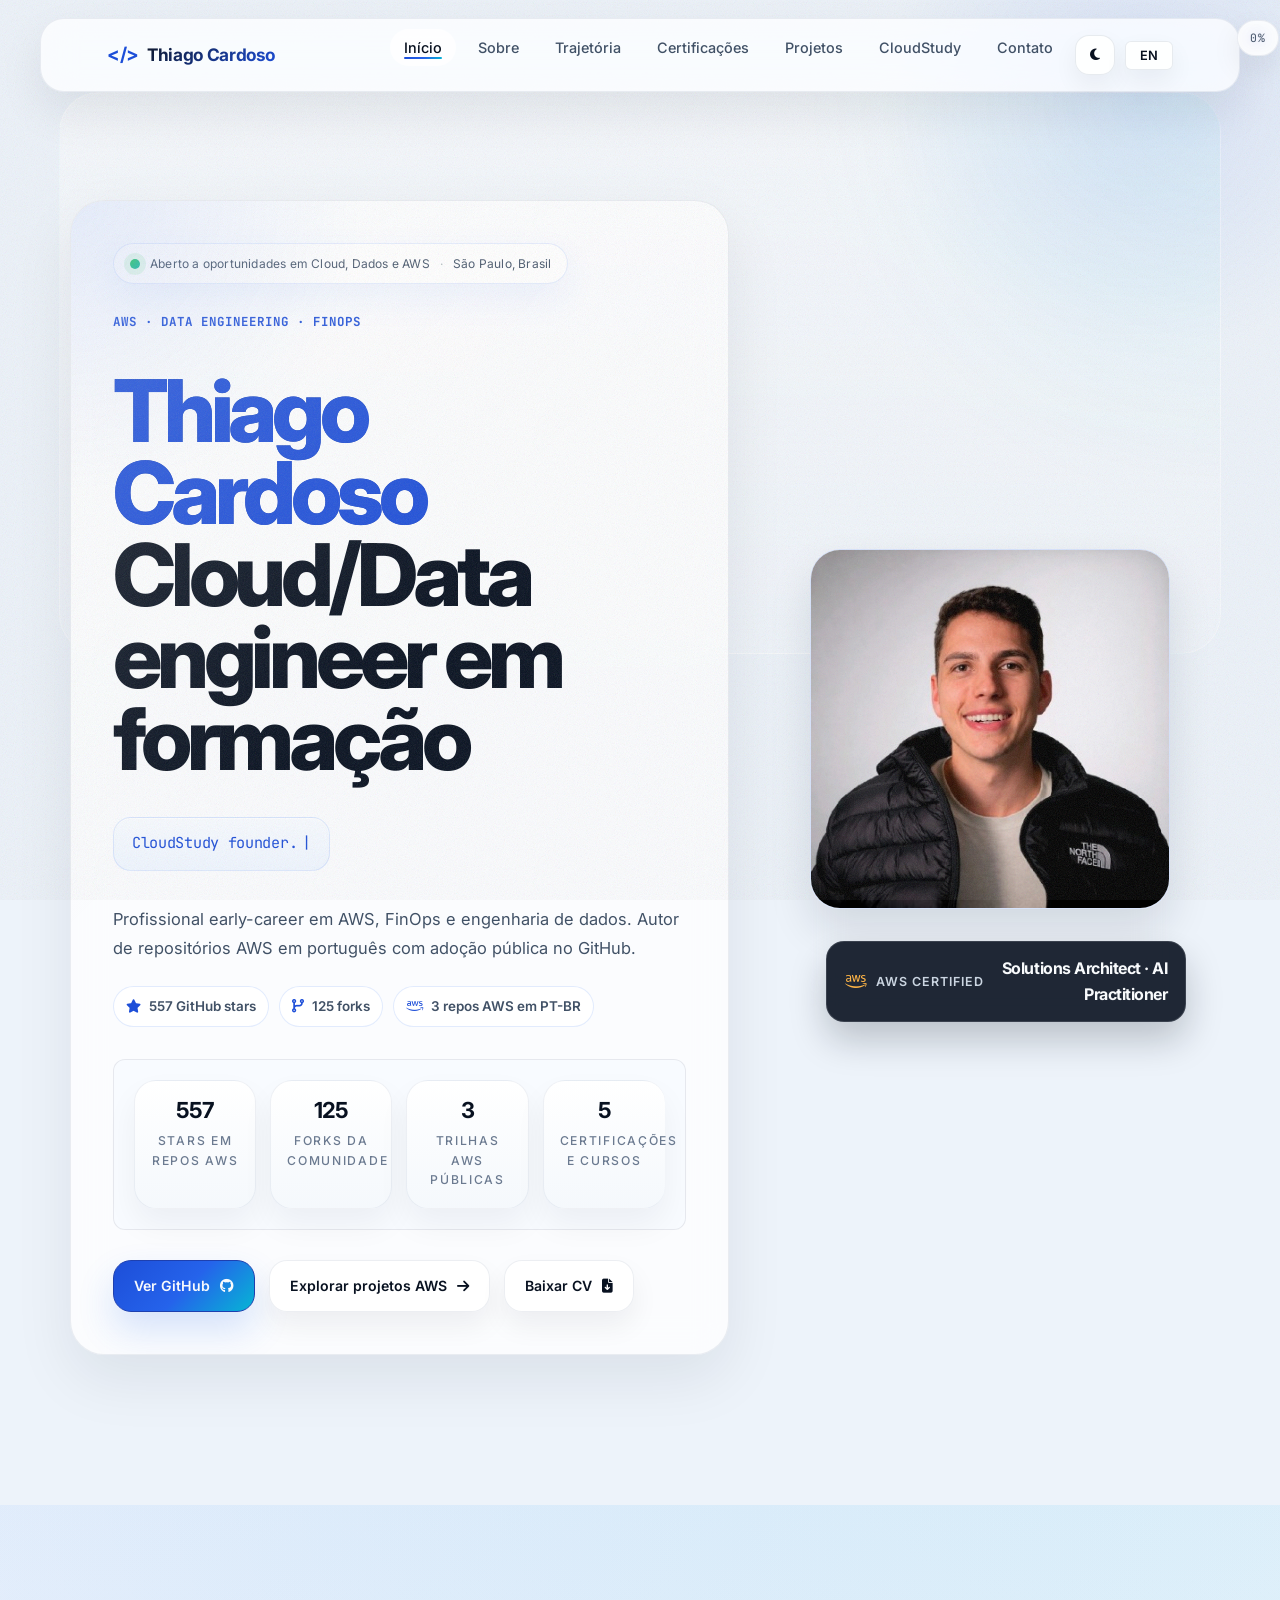
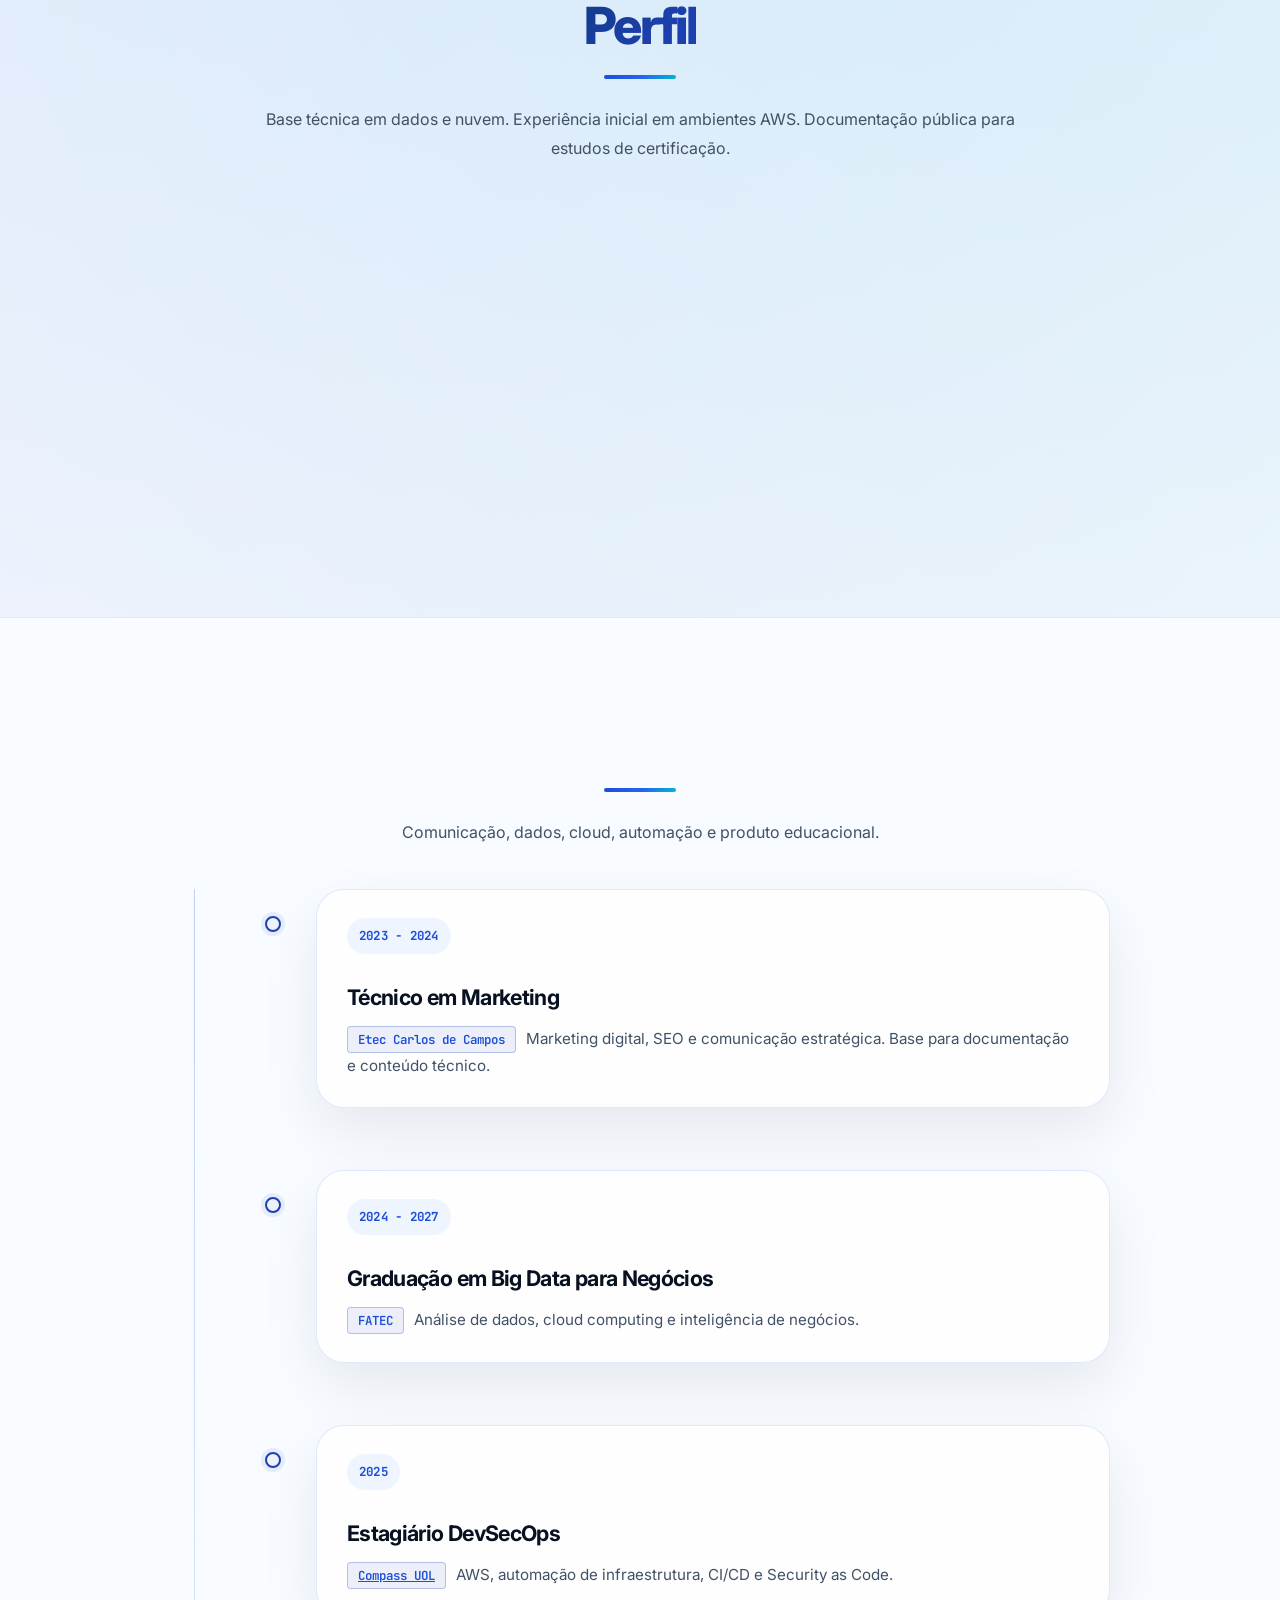
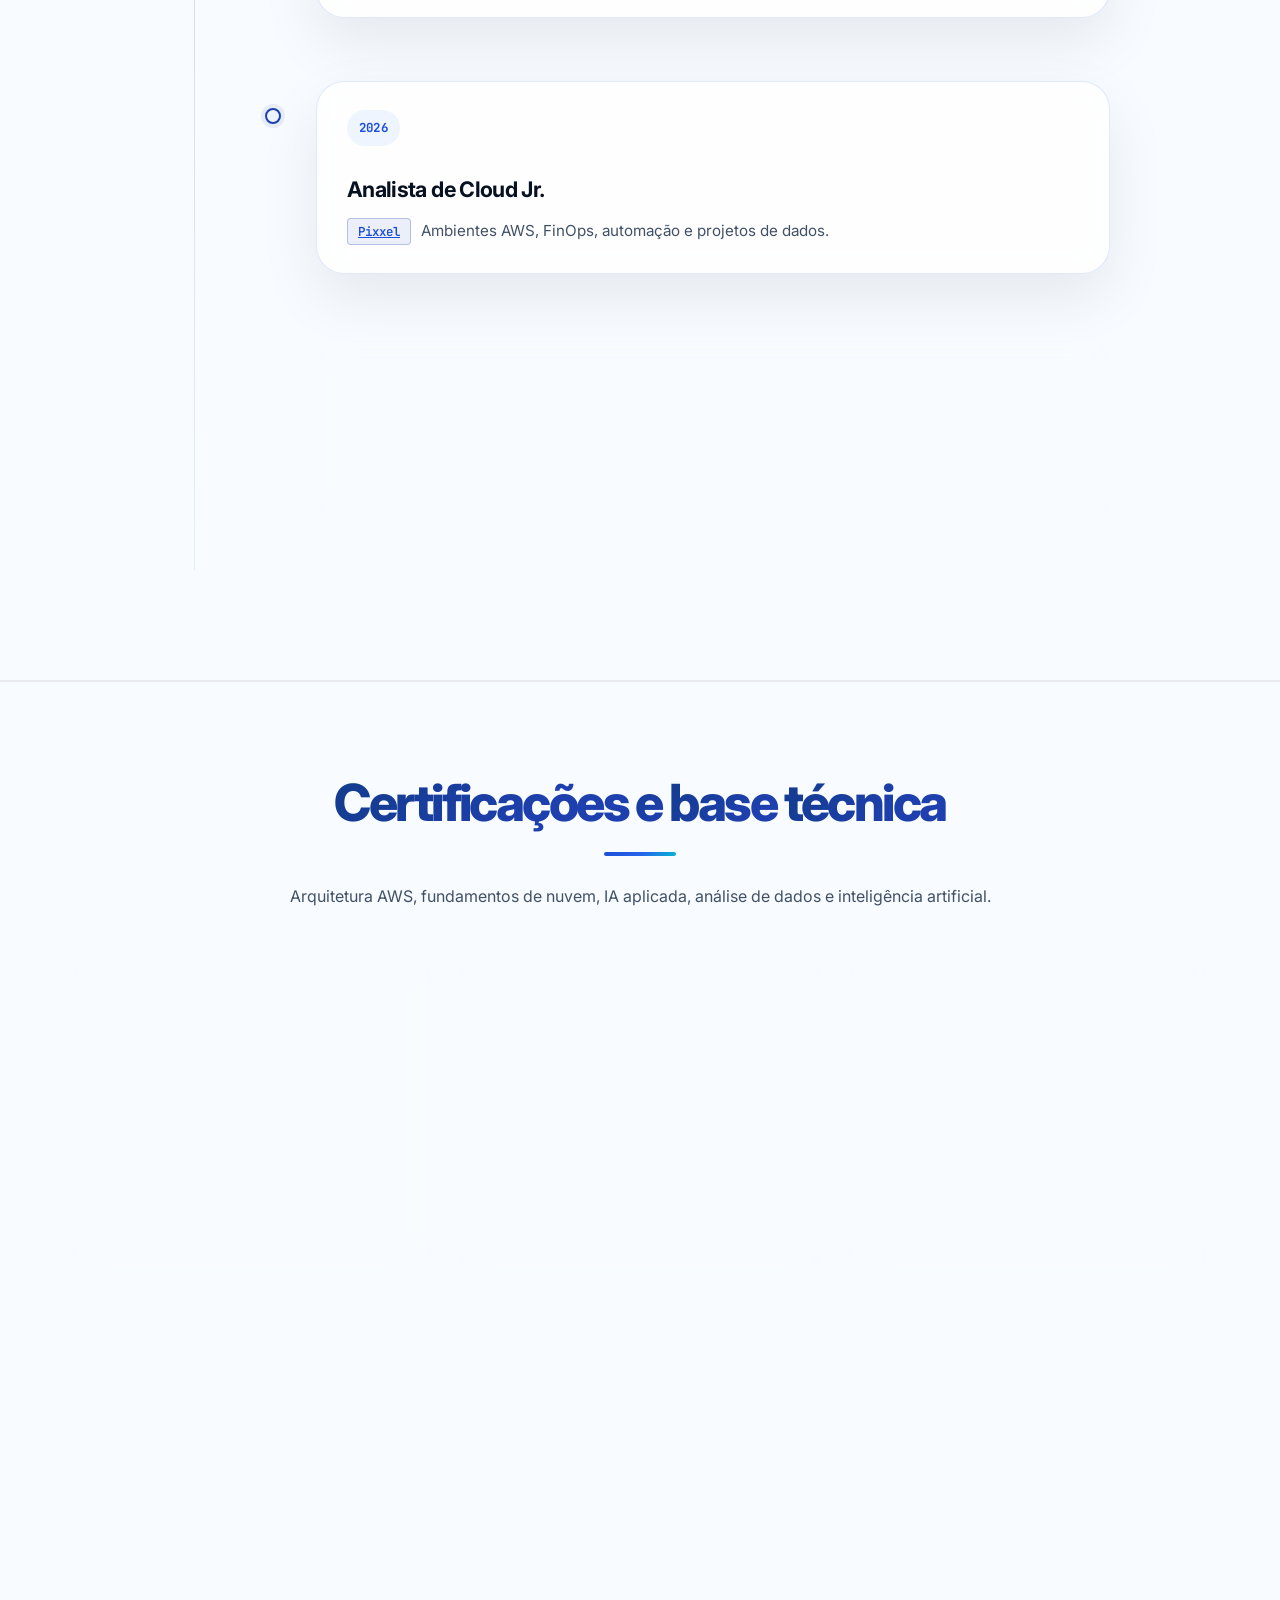
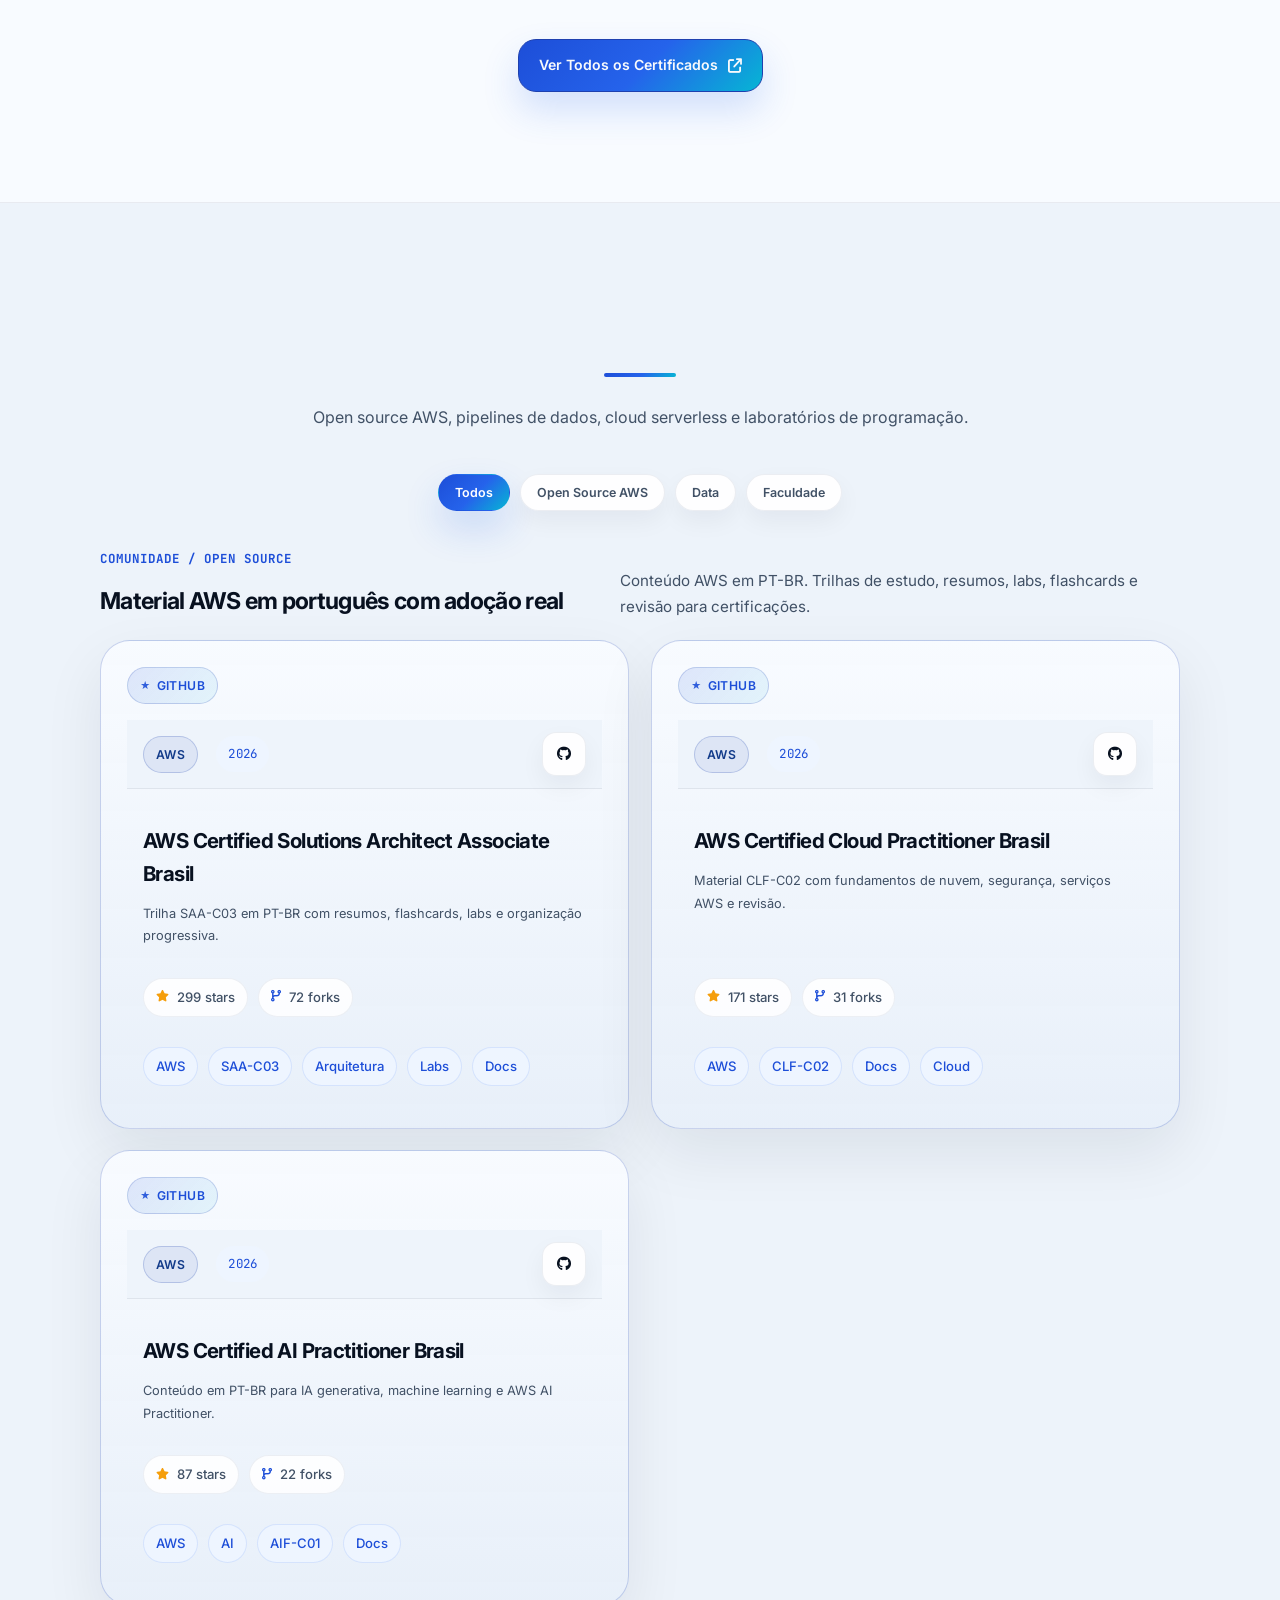
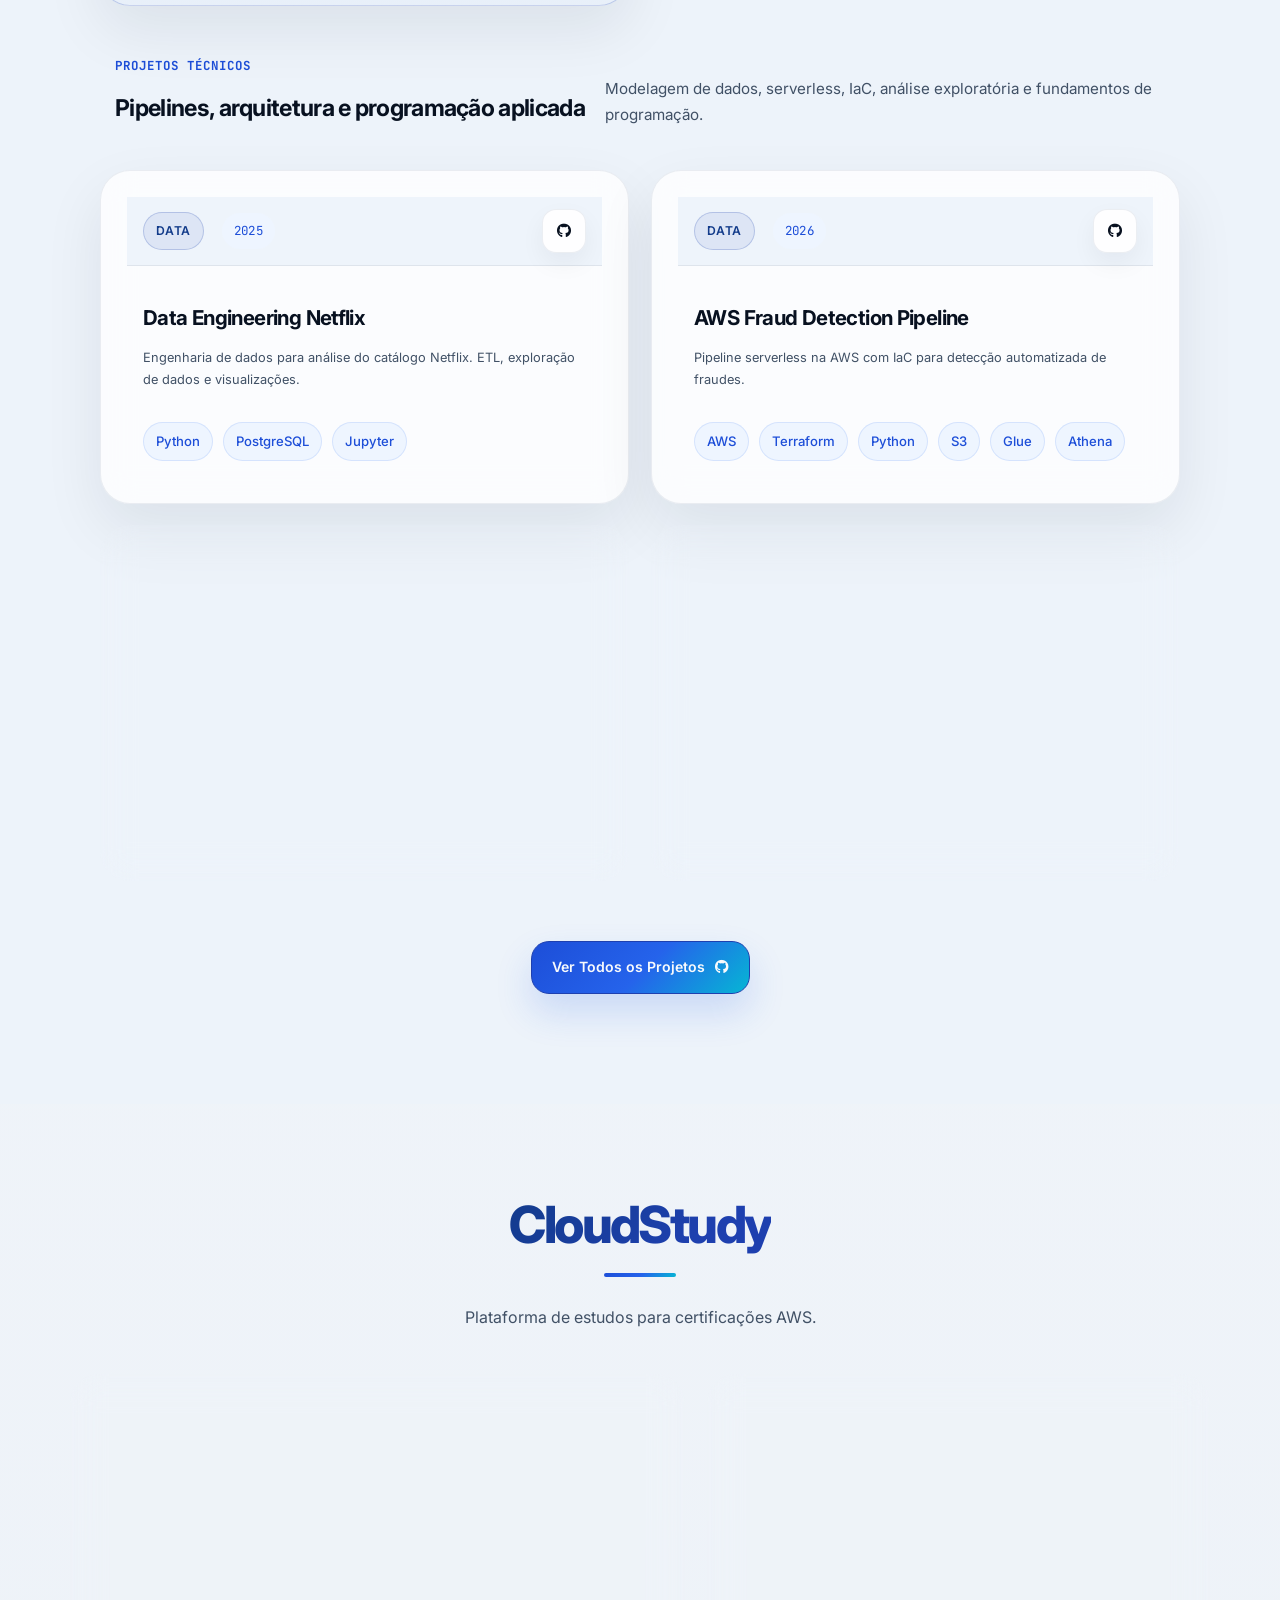
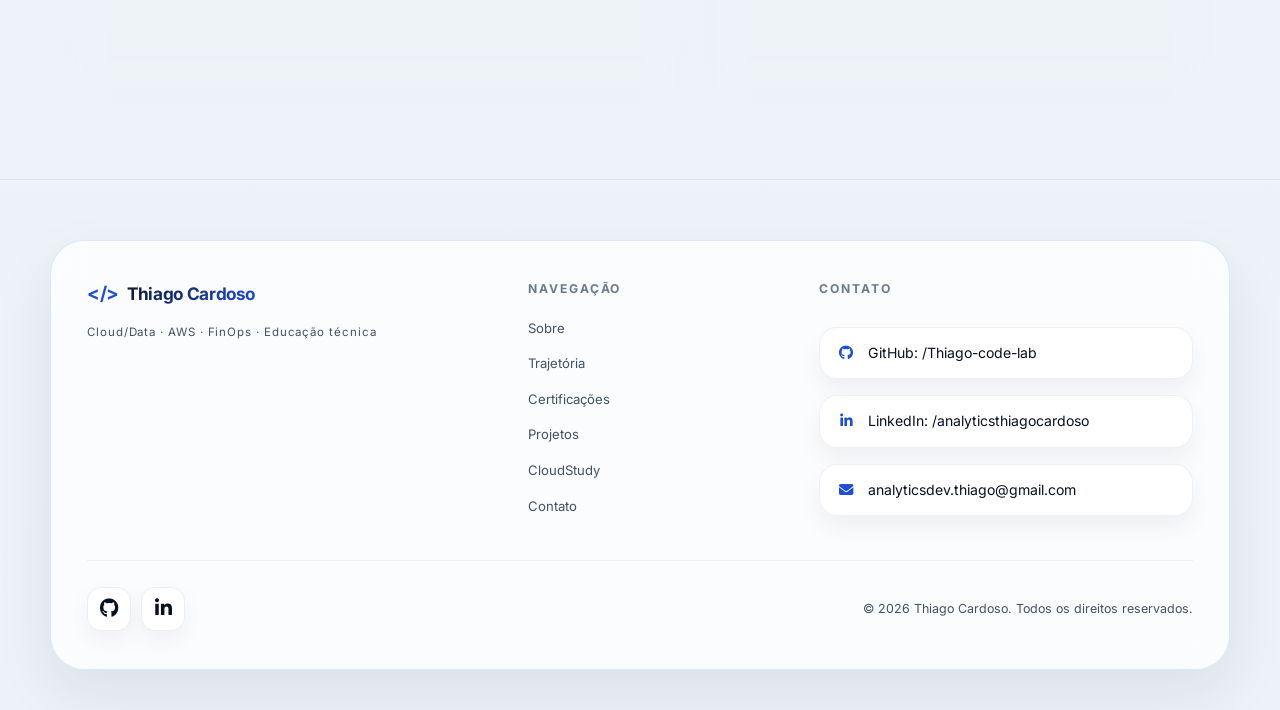
==== commit a38c7062: "Improve portfolio positioning and certifications" ====
--- a/index.html
+++ b/index.html
@@ -2897,6 +2897,240 @@
                 transform: none !important;
             }
         }
+
+        /* Strategic portfolio layer */
+        .theme-toggle {
+            width: 40px;
+            height: 40px;
+            display: inline-grid;
+            place-items: center;
+            border: 1px solid rgba(148, 163, 184, 0.22);
+            border-radius: 14px;
+            background: rgba(255, 255, 255, 0.92);
+            color: var(--ink-strong);
+            cursor: pointer;
+            box-shadow: 0 10px 24px rgba(15, 23, 42, 0.06);
+        }
+
+        .theme-toggle:hover {
+            border-color: rgba(37, 99, 235, 0.24);
+            color: var(--accent-primary);
+        }
+
+        .section-kicker,
+        .eyebrow {
+            display: inline-flex;
+            align-items: center;
+            gap: 8px;
+            margin-bottom: 14px;
+            color: var(--accent-primary);
+            font-family: 'JetBrains Mono', monospace;
+            font-size: 0.78rem;
+            font-weight: 700;
+            letter-spacing: 0.08em;
+            text-transform: uppercase;
+        }
+
+        .section-intro {
+            max-width: 760px;
+            margin: -26px auto 42px;
+            color: var(--ink-body);
+            text-align: center;
+            font-size: 1rem;
+            line-height: 1.8;
+        }
+
+        .proof-strip {
+            display: flex;
+            flex-wrap: wrap;
+            gap: 10px;
+            margin-top: 22px;
+        }
+
+        .proof-pill {
+            display: inline-flex;
+            align-items: center;
+            gap: 8px;
+            padding: 9px 12px;
+            border: 1px solid rgba(37, 99, 235, 0.13);
+            border-radius: 999px;
+            background: rgba(255, 255, 255, 0.82);
+            color: var(--ink-body);
+            font-size: 0.84rem;
+            font-weight: 600;
+        }
+
+        .proof-pill i {
+            color: var(--accent-primary);
+        }
+
+        .about-grid,
+        .cloudstudy-grid {
+            display: grid;
+            grid-template-columns: minmax(0, 1.1fr) minmax(300px, 0.9fr);
+            gap: 22px;
+            align-items: stretch;
+        }
+
+        .signal-panel,
+        .focus-panel,
+        .cloudstudy-panel,
+        .why-panel {
+            padding: 30px;
+            border-radius: 30px;
+            background: var(--page-shell);
+            border: 1px solid var(--panel-border-strong);
+            box-shadow: var(--panel-shadow);
+            backdrop-filter: blur(16px);
+        }
+
+        .signal-panel h3,
+        .focus-panel h3,
+        .cloudstudy-panel h3,
+        .why-panel h3 {
+            margin-bottom: 12px;
+            color: var(--ink-strong);
+            font-size: 1.35rem;
+            letter-spacing: -0.03em;
+        }
+
+        .signal-panel p,
+        .focus-panel p,
+        .cloudstudy-panel p,
+        .why-panel p {
+            color: var(--ink-body);
+            line-height: 1.8;
+        }
+
+        .focus-list {
+            display: grid;
+            gap: 12px;
+            margin-top: 20px;
+            list-style: none;
+        }
+
+        .focus-list li {
+            display: flex;
+            align-items: flex-start;
+            gap: 10px;
+            color: var(--ink-body);
+            line-height: 1.6;
+        }
+
+        .focus-list i {
+            margin-top: 4px;
+            color: var(--accent-primary);
+        }
+
+        .projects-subsection + .projects-subsection {
+            margin-top: 46px;
+        }
+
+        .subsection-heading {
+            display: flex;
+            align-items: flex-end;
+            justify-content: space-between;
+            gap: 20px;
+            margin: 0 auto 20px;
+            max-width: 1080px;
+        }
+
+        .subsection-heading h3 {
+            color: var(--ink-strong);
+            font-size: 1.45rem;
+            letter-spacing: -0.03em;
+        }
+
+        .subsection-heading p {
+            max-width: 560px;
+            color: var(--ink-body);
+            line-height: 1.7;
+            font-size: 0.95rem;
+        }
+
+        .projects-grid > .subsection-heading {
+            grid-column: 1 / -1;
+            margin-top: 24px;
+        }
+
+        .cloudstudy-actions {
+            display: flex;
+            flex-wrap: wrap;
+            gap: 12px;
+            margin-top: 24px;
+        }
+
+        body.dark-theme {
+            --page-shell: rgba(15, 23, 42, 0.74);
+            --page-shell-strong: rgba(15, 23, 42, 0.92);
+            --panel-border: rgba(148, 163, 184, 0.22);
+            --panel-border-strong: rgba(96, 165, 250, 0.22);
+            --panel-shadow: 0 24px 60px rgba(2, 6, 23, 0.34);
+            --panel-shadow-hover: 0 28px 70px rgba(37, 99, 235, 0.22);
+            --soft-blue: rgba(37, 99, 235, 0.16);
+            --soft-cyan: rgba(6, 182, 212, 0.14);
+            --ink-strong: #f8fafc;
+            --ink-body: #cbd5e1;
+            --ink-muted: #94a3b8;
+            --accent-primary: #60a5fa;
+            --accent-secondary: #22d3ee;
+            --accent-gradient: linear-gradient(135deg, #2563eb 0%, #60a5fa 52%, #22d3ee 100%);
+            --accent-gradient-soft: linear-gradient(135deg, rgba(96, 165, 250, 0.16) 0%, rgba(34, 211, 238, 0.10) 100%);
+            color: var(--ink-strong);
+            background:
+                radial-gradient(circle at 8% 12%, rgba(37, 99, 235, 0.18), transparent 26%),
+                radial-gradient(circle at 88% 14%, rgba(6, 182, 212, 0.14), transparent 20%),
+                linear-gradient(180deg, #020617 0%, #0f172a 52%, #111827 100%);
+        }
+
+        body.dark-theme header,
+        body.dark-theme .theme-toggle,
+        body.dark-theme .lang-btn,
+        body.dark-theme .proof-pill,
+        body.dark-theme .filter-btn,
+        body.dark-theme .btn.btn-outline,
+        body.dark-theme .project-gh-icon,
+        body.dark-theme .social-links a,
+        body.dark-theme .channel-link {
+            background: rgba(15, 23, 42, 0.86);
+            color: var(--ink-strong);
+            border-color: rgba(148, 163, 184, 0.22);
+        }
+
+        body.dark-theme .home-text,
+        body.dark-theme .timeline-content,
+        body.dark-theme .course-card,
+        body.dark-theme .project-card,
+        body.dark-theme footer .container,
+        body.dark-theme .signal-panel,
+        body.dark-theme .focus-panel,
+        body.dark-theme .cloudstudy-panel,
+        body.dark-theme .why-panel,
+        body.dark-theme .metric-item {
+            background: rgba(15, 23, 42, 0.74);
+        }
+
+        body.dark-theme .project-card.github-featured {
+            background: linear-gradient(180deg, rgba(15, 23, 42, 0.86) 0%, rgba(30, 41, 59, 0.82) 100%);
+        }
+
+        @media (max-width: 1100px) {
+            .about-grid,
+            .cloudstudy-grid {
+                grid-template-columns: 1fr;
+            }
+        }
+
+        @media (max-width: 768px) {
+            .subsection-heading {
+                display: grid;
+                gap: 10px;
+            }
+
+            .proof-strip {
+                justify-content: center;
+            }
+        }
     </style>
 </head>
 
@@ -2915,7 +3149,7 @@
 
     <header>
         <div class="container">
-            <nav class="navbar">
+            <nav class="navbar" aria-label="Navegação principal">
                 <div class="logo">
                     <span class="logo-icon">&lt;/&gt;</span>
                     <span class="logo-text">Thiago Cardoso</span>
@@ -2923,16 +3157,24 @@
                 <div class="nav-right">
                     <ul class="nav-links" id="navLinks">
                         <li><a href="#home" class="active" data-pt="Início" data-en="Home">Início</a></li>
+                        <li><a href="#sobre" data-pt="Sobre" data-en="About">Sobre</a></li>
                         <li><a href="#trajetoria" data-pt="Trajetória" data-en="Journey">Trajetória</a></li>
-                        <li><a href="#cursos" data-pt="Cursos" data-en="Courses">Cursos</a></li>
+                        <li><a href="#cursos" data-pt="Certificações" data-en="Certifications">Certificações</a></li>
                         <li><a href="#projetos" data-pt="Projetos" data-en="Projects">Projetos</a></li>
+                        <li><a href="#cloudstudy">CloudStudy</a></li>
                         <li><a href="#contato" data-pt="Contato" data-en="Contact">Contato</a></li>
                         <li class="nav-buttons" style="display: flex; gap: 10px; align-items: center;">
+                            <button id="theme-toggle" class="theme-toggle" aria-label="Alternar tema">
+                                <i class="fas fa-moon"></i>
+                            </button>
                             <button id="lang-toggle" class="lang-btn"
                                 aria-label="Toggle language"><span>EN</span></button>
                         </li>
                     </ul>
                     <div class="nav-buttons">
+                        <button id="theme-toggle-mobile" class="theme-toggle" aria-label="Alternar tema">
+                            <i class="fas fa-moon"></i>
+                        </button>
                         <button id="lang-toggle-mobile" class="lang-btn"
                             aria-label="Toggle language"><span>EN</span></button>
                     </div>
@@ -2944,87 +3186,145 @@
         </div>
     </header>
 
-    <section id="home">
-        <div class="container">
-            <div class="home-content">
-                <div class="home-text fade-in">
-                    <div class="hero-status">
-                        <span class="status-dot"></span>
-                        <span data-pt="Disponivel para oportunidades" data-en="Open to opportunities">Disponivel para
-                            oportunidades</span>
-                        <span class="status-divider">&middot;</span>
-                        <span data-pt="Sao Paulo, SP" data-en="Sao Paulo, SP">Sao Paulo, SP</span>
-                    </div>
-                    <h1 data-pt="Olá, eu sou <span>Thiago Cardoso</span>"
-                        data-en="Hello, I'm <span>Thiago Cardoso</span>">Olá, eu sou <span>Thiago Cardoso</span></h1>
-                    <div class="typing-text">
-                        <span id="typing-content">Fundador da CloudStudy.</span>
-                    </div>
-                    <p class="hero-summary"
-                        data-pt="Fundador da CloudStudy, plataforma de estudos para certificações AWS com foco em clareza, prática e evolução contínua."
-                        data-en="Founder of CloudStudy, a study platform for AWS certifications focused on clarity, practice, and continuous growth.">
-                        Fundador da CloudStudy, plataforma de estudos para certificações AWS com foco em clareza,
-                        prática e evolução contínua.</p>
-                    <div class="metrics-bar">
-                        <div class="metric-item">
-                            <div class="metric-number">FinOps</div>
-                            <div class="metric-label" data-pt="Foco em Custos" data-en="Cost Focus">Foco em Custos</div>
+    <main>
+        <section id="home">
+            <div class="container">
+                <div class="home-content">
+                    <div class="home-text fade-in">
+                        <div class="hero-status">
+                            <span class="status-dot"></span>
+                            <span data-pt="Aberto a oportunidades em Cloud, Dados e AWS"
+                                data-en="Open to Cloud, Data and AWS opportunities">Aberto a oportunidades em Cloud,
+                                Dados e AWS</span>
+                            <span class="status-divider">&middot;</span>
+                            <span data-pt="São Paulo, Brasil" data-en="Sao Paulo, Brazil">São Paulo, Brasil</span>
                         </div>
-                        <div class="metric-item">
-                            <div class="metric-number">20+</div>
-                            <div class="metric-label" data-pt="Projetos" data-en="Projects">Projetos</div>
+                        <span class="eyebrow">AWS · Data Engineering · FinOps</span>
+                        <h1 data-pt="<span>Thiago Cardoso</span><br>Cloud/Data engineer em formação"
+                            data-en="<span>Thiago Cardoso</span><br>Cloud/Data engineer in progress"><span>Thiago
+                                Cardoso</span><br>Cloud/Data engineer em formação</h1>
+                        <div class="typing-text">
+                            <span id="typing-content">Open-source AWS study systems.</span>
                         </div>
-                        <div class="metric-item">
-                            <div class="metric-number">100%</div>
-                            <div class="metric-label" data-pt="Infra como Código" data-en="Infra as Code">Infra como
-                                Código</div>
+                        <p class="hero-summary"
+                            data-pt="Profissional early-career em AWS, FinOps e engenharia de dados. Autor de repositórios AWS em português com adoção pública no GitHub."
+                            data-en="Early-career professional in AWS, FinOps and data engineering. Author of Portuguese AWS repositories with public GitHub adoption.">
+                            Profissional early-career em AWS, FinOps e engenharia de dados. Autor de repositórios AWS
+                            em português com adoção pública no GitHub.</p>
+                        <div class="proof-strip" aria-label="Provas rápidas">
+                            <span class="proof-pill"><i class="fas fa-star"></i>557 GitHub stars</span>
+                            <span class="proof-pill"><i class="fas fa-code-branch"></i>125 forks</span>
+                            <span class="proof-pill"><i class="fab fa-aws"></i>3 repos AWS em PT-BR</span>
                         </div>
-                        <div class="metric-item">
-                            <div class="metric-number">CI/CD</div>
-                            <div class="metric-label" data-pt="Automação" data-en="Automation">Automação</div>
+                        <div class="metrics-bar">
+                            <div class="metric-item">
+                                <div class="metric-number">557</div>
+                                <div class="metric-label" data-pt="Stars em repos AWS" data-en="AWS repo stars">Stars
+                                    em repos AWS</div>
+                            </div>
+                            <div class="metric-item">
+                                <div class="metric-number">125</div>
+                                <div class="metric-label" data-pt="Forks da comunidade" data-en="Community forks">Forks
+                                    da comunidade</div>
+                            </div>
+                            <div class="metric-item">
+                                <div class="metric-number">3</div>
+                                <div class="metric-label" data-pt="Trilhas AWS públicas" data-en="Public AWS tracks">
+                                    Trilhas AWS públicas</div>
+                            </div>
+                            <div class="metric-item">
+                                <div class="metric-number">5</div>
+                                <div class="metric-label" data-pt="Certificações e cursos" data-en="Certs and courses">
+                                    Certificações e cursos</div>
+                            </div>
+                        </div>
+                        <div class="cta-group">
+                            <a href="https://github.com/Thiago-code-lab" target="_blank" rel="noopener" class="btn">
+                                <span data-pt="Ver GitHub" data-en="View GitHub">Ver GitHub</span>
+                                <i class="fab fa-github"></i>
+                            </a>
+                            <a href="#projetos" class="btn btn-outline">
+                                <span data-pt="Explorar projetos AWS" data-en="Explore AWS projects">Explorar projetos
+                                    AWS</span>
+                                <i class="fas fa-arrow-right"></i>
+                            </a>
+                            <a href="cv-thiago-cardoso.pdf" download="Thiago_Cardoso_CV_2026.pdf" class="btn btn-outline">
+                                <span data-pt="Baixar CV" data-en="Download CV">Baixar CV</span>
+                                <i class="fas fa-file-arrow-down"></i>
+                            </a>
                         </div>
                     </div>
-                    <div class="cta-group">
-                        <button class="btn"
-                            onclick="document.getElementById('contato').scrollIntoView({ behavior: 'smooth' })">
-                            <span data-pt="Entre em Contato" data-en="Get in Touch">Entre em Contato</span>
-                            <i class="fas fa-arrow-right"></i>
-                        </button>
-                        <a href="cv-thiago-cardoso.pdf" download="Thiago_Cardoso_CV_2026.pdf" class="btn btn-outline">
-                            <span data-pt="Baixar CV" data-en="Download CV">Baixar CV</span>
-                            <i class="fas fa-file-arrow-down"></i>
-                        </a>
-                    </div>
-                </div>
-                <div class="home-image fade-in">
-                    <div class="home-image-frame">
-                        <img src="thiago.jpg" alt="Thiago Cardoso">
-                    </div>
-                    <div class="cert-badge">
-                        <span class="cert-badge-label">
-                            <i class="fab fa-aws"></i>
-                            AWS Certified
-                        </span>
-                        <span class="cert-badge-title">Solutions Architect</span>
+                    <div class="home-image fade-in">
+                        <div class="home-image-frame">
+                            <img src="thiago.jpg" alt="Thiago Cardoso">
+                        </div>
+                        <div class="cert-badge">
+                            <span class="cert-badge-label">
+                                <i class="fab fa-aws"></i>
+                                AWS Certified
+                            </span>
+                            <span class="cert-badge-title">Solutions Architect · AI Practitioner</span>
+                        </div>
                     </div>
                 </div>
             </div>
-        </div>
-    </section>
+        </section>
+
+        <section id="sobre">
+            <div class="container">
+                <h2 class="section-title"><span data-pt="Perfil" data-en="Profile">Perfil</span></h2>
+                <p class="section-intro"
+                    data-pt="Base técnica em dados e nuvem. Experiência inicial em ambientes AWS. Documentação pública para estudos de certificação."
+                    data-en="Technical base in data and cloud. Early experience in AWS environments. Public documentation for certification study.">
+                    Base técnica em dados e nuvem. Experiência inicial em ambientes AWS. Documentação pública para
+                    estudos de certificação.</p>
+                <div class="about-grid">
+                    <article class="signal-panel fade-in">
+                        <span class="section-kicker" data-pt="Especialidade" data-en="Specialty">Especialidade</span>
+                        <h3 data-pt="Cloud, dados e educação técnica."
+                            data-en="Cloud, data and technical education.">Cloud, dados e educação técnica.</h3>
+                        <p data-pt="AWS, automação, FinOps, pipelines de dados e comunicação técnica. Repositórios públicos, documentação clara e materiais de estudo para a comunidade brasileira."
+                            data-en="AWS, automation, FinOps, data pipelines and technical communication. Public repositories, clear documentation and study materials for the Brazilian community.">
+                            AWS, automação, FinOps, pipelines de dados e comunicação técnica. Repositórios públicos,
+                            documentação clara e materiais de estudo para a comunidade brasileira.</p>
+                    </article>
+                    <aside class="focus-panel fade-in">
+                        <span class="section-kicker" data-pt="Atuação" data-en="Work areas">Atuação</span>
+                        <h3 data-pt="AWS, dados e documentação." data-en="AWS, data and documentation.">AWS, dados e
+                            documentação.</h3>
+                        <ul class="focus-list">
+                            <li><i class="fas fa-check"></i><span data-pt="Infraestrutura AWS, automação, CI/CD e Security as Code."
+                                    data-en="AWS infrastructure, automation, CI/CD and Security as Code.">Infraestrutura
+                                    AWS, automação, CI/CD e Security as Code.</span></li>
+                            <li><i class="fas fa-check"></i><span data-pt="FinOps e evolução de ambientes com atenção a custo, segurança e operação."
+                                    data-en="FinOps and environment evolution with attention to cost, security and operations.">FinOps
+                                    e evolução de ambientes com atenção a custo, segurança e operação.</span></li>
+                            <li><i class="fas fa-check"></i><span data-pt="Pipelines de dados, documentação técnica e trilhas de estudo AWS acessíveis em PT-BR."
+                                    data-en="Data pipelines, technical documentation and accessible AWS study paths in PT-BR.">Pipelines
+                                    de dados, documentação técnica e trilhas de estudo AWS acessíveis em PT-BR.</span>
+                            </li>
+                        </ul>
+                    </aside>
+                </div>
+            </div>
+        </section>
 
     <section id="trajetoria">
         <div class="container">
-            <h2 class="section-title"><span data-pt="Minha Trajetória" data-en="My Journey">Minha
-                    Trajetória</span></h2>
+            <h2 class="section-title"><span data-pt="Trajetória" data-en="Journey">Trajetória</span></h2>
+            <p class="section-intro"
+                data-pt="Comunicação, dados, cloud, automação e produto educacional."
+                data-en="Communication, data, cloud, automation and educational product work.">
+                Comunicação, dados, cloud, automação e produto educacional.</p>
             <div class="timeline">
                 <article class="timeline-item fade-in">
                     <div class="timeline-content">
                         <span class="timeline-date">2023 - 2024</span>
                         <h3 data-pt="Técnico em Marketing" data-en="Marketing Technician">Técnico em Marketing</h3>
-                        <p data-pt="<strong class='company-tag'>Etec Carlos de Campos</strong> Marketing digital, SEO e comunicação estratégica."
-                            data-en="<strong class='company-tag'>Etec Carlos de Campos</strong> Digital marketing, SEO and strategic communication.">
+                        <p data-pt="<strong class='company-tag'>Etec Carlos de Campos</strong> Marketing digital, SEO e comunicação estratégica. Base para documentação e conteúdo técnico."
+                            data-en="<strong class='company-tag'>Etec Carlos de Campos</strong> Digital marketing, SEO and strategic communication. Foundation for documentation and technical content.">
                             <strong class="company-tag">Etec Carlos de Campos</strong> Marketing digital, SEO e
-                            comunicação estratégica.</p>
+                            comunicação estratégica. Base para documentação e conteúdo técnico.</p>
                     </div>
                 </article>
                 <article class="timeline-item fade-in">
@@ -3035,42 +3335,41 @@
                         </h3>
                         <p data-pt="<strong class='company-tag'>FATEC</strong> Análise de dados, cloud computing e inteligência de negócios."
                             data-en="<strong class='company-tag'>FATEC</strong> Data analysis, cloud computing and business intelligence.">
-                            <strong class="company-tag">FATEC</strong> Análise de dados, cloud computing e inteligência
-                            de negócios.</p>
+                            <strong class="company-tag">FATEC</strong> Análise de dados, cloud computing e
+                            inteligência de negócios.
+                        </p>
                     </div>
                 </article>
                 <article class="timeline-item fade-in">
                     <div class="timeline-content">
                         <span class="timeline-date">2025</span>
                         <h3 data-pt="Estagiário DevSecOps" data-en="DevSecOps Intern">Estagiário DevSecOps</h3>
-                        <p data-pt="<a class='company-tag' href='https://aircompany.ai/en/aws/' target='_blank' rel='noopener'>Compass UOL</a> Atuação com AWS, automação de infraestrutura, CI/CD e Security as Code."
-                            data-en="<a class='company-tag' href='https://aircompany.ai/en/aws/' target='_blank' rel='noopener'>Compass UOL</a> Working with AWS, infrastructure automation, CI/CD and Security as Code.">
+                        <p data-pt="<a class='company-tag' href='https://aircompany.ai/en/aws/' target='_blank' rel='noopener'>Compass UOL</a> AWS, automação de infraestrutura, CI/CD e Security as Code."
+                            data-en="<a class='company-tag' href='https://aircompany.ai/en/aws/' target='_blank' rel='noopener'>Compass UOL</a> AWS, infrastructure automation, CI/CD and Security as Code.">
                             <a class="company-tag" href="https://aircompany.ai/en/aws/" target="_blank"
-                                rel="noopener">Compass UOL</a> Atuação com AWS, automação de
-                            infraestrutura, CI/CD e Security as Code.</p>
+                                rel="noopener">Compass UOL</a> AWS, automação de infraestrutura, CI/CD e Security as
+                            Code.</p>
                     </div>
                 </article>
                 <article class="timeline-item fade-in">
                     <div class="timeline-content">
                         <span class="timeline-date">2026</span>
                         <h3 data-pt="Analista de Cloud Jr." data-en="Jr. Cloud Analyst">Analista de Cloud Jr.</h3>
-                        <p data-pt="<a class='company-tag' href='https://pxxl.ai/' target='_blank' rel='noopener'>Pixxel</a> Evolução de ambientes AWS, implementação de FinOps (otimização de custos), automação e projetos de dados."
-                            data-en="<a class='company-tag' href='https://pxxl.ai/' target='_blank' rel='noopener'>Pixxel</a> AWS environment evolution, FinOps implementation (cost optimization), automation and data projects.">
+                        <p data-pt="<a class='company-tag' href='https://pxxl.ai/' target='_blank' rel='noopener'>Pixxel</a> Ambientes AWS, FinOps, automação e projetos de dados."
+                            data-en="<a class='company-tag' href='https://pxxl.ai/' target='_blank' rel='noopener'>Pixxel</a> AWS environments, FinOps, automation and data projects.">
                             <a class="company-tag" href="https://pxxl.ai/" target="_blank" rel="noopener">Pixxel</a>
-                            Evolução de ambientes AWS, implementação de
-                            FinOps (otimização de custos), automação e projetos de dados.</p>
+                            Ambientes AWS, FinOps, automação e projetos de dados.</p>
                     </div>
                 </article>
                 <article class="timeline-item fade-in">
                     <div class="timeline-content">
                         <span class="timeline-date" data-pt="2026 - Atual" data-en="2026 - Present">2026 - Atual</span>
                         <h3 data-pt="Fundador da CloudStudy" data-en="CloudStudy Founder">Fundador da CloudStudy</h3>
-                        <p data-pt="<a class='company-tag' href='https://cloudstudy.com.br' target='_blank' rel='noopener'>CloudStudy</a> Plataforma de estudos para certificações AWS criada após minha saída da Pixxel. O foco é oferecer trilhas claras, materiais práticos e uma experiência simples para quem quer evoluir com consistência."
-                            data-en="<a class='company-tag' href='https://cloudstudy.com.br' target='_blank' rel='noopener'>CloudStudy</a> AWS certification study platform created after leaving Pixxel. The focus is on clear learning paths, practical materials, and a simple experience for consistent growth.">
+                        <p data-pt="<a class='company-tag' href='https://cloudstudy.com.br' target='_blank' rel='noopener'>CloudStudy</a> Trilhas de certificação AWS, materiais práticos e estudo em português."
+                            data-en="<a class='company-tag' href='https://cloudstudy.com.br' target='_blank' rel='noopener'>CloudStudy</a> AWS certification paths, practical materials and Portuguese-language study.">
                             <a class="company-tag" href="https://cloudstudy.com.br" target="_blank"
-                                rel="noopener">CloudStudy</a> Plataforma de estudos para certificações AWS
-                            criada após minha saída da Pixxel. O foco é oferecer trilhas claras, materiais práticos e
-                            uma experiência simples para quem quer evoluir com consistência.</p>
+                                rel="noopener">CloudStudy</a> Trilhas de certificação AWS, materiais práticos e estudo
+                            em português.</p>
                     </div>
                 </article>
             </div>
@@ -3079,8 +3378,12 @@
 
     <section id="cursos">
         <div class="container">
-            <h2 class="section-title"><span data-pt="Cursos e Certificações"
-                    data-en="Courses and Certifications">Cursos e Certificações</span></h2>
+            <h2 class="section-title"><span data-pt="Certificações e base técnica"
+                    data-en="Certifications and Technical Base">Certificações e base técnica</span></h2>
+            <p class="section-intro"
+                data-pt="Arquitetura AWS, fundamentos de nuvem, IA aplicada, análise de dados e inteligência artificial."
+                data-en="AWS architecture, cloud fundamentals, applied AI, data analytics and artificial intelligence.">
+                Arquitetura AWS, fundamentos de nuvem, IA aplicada, análise de dados e inteligência artificial.</p>
             <div class="courses-grid">
 
                 <div class="course-card fade-in cert-aws-saa">
@@ -3124,17 +3427,19 @@
                     <div class="course-header"><i class="fab fa-google"></i><span class="course-issuer">Google</span>
                     </div>
                     <h3><a href="https://www.credly.com/badges/67905884-c6cb-45f4-a35f-41cbece96106/public_url"
-                            target="_blank" rel="noopener">Google</a></h3>
-                    <p data-pt="Certificado Profissional de Análise de Dados do Google"
-                        data-en="Google Data Analytics Professional Certificate">Certificado Profissional de Análise de
-                        Dados do Google</p>
+                            target="_blank" rel="noopener">Certificado Profissional de Análise de Dados do Google</a></h3>
+                    <p data-pt="Análise de dados, planilhas, SQL, visualização e fundamentos de tomada de decisão."
+                        data-en="Data analysis, spreadsheets, SQL, visualization and decision-making fundamentals.">
+                        Análise de dados, planilhas, SQL, visualização e fundamentos de tomada de decisão.</p>
                     <span class="course-date">2025</span>
                 </div>
                 <div class="course-card fade-in cert-google">
                     <div class="course-header"><i class="fab fa-google"></i><span class="course-issuer">Google
                             Cloud</span></div>
-                    <h3>Google Cloud</h3>
-                    <p data-pt="Inteligência Artificial" data-en="Artificial Intelligence">Inteligência Artificial</p>
+                    <h3>Inteligência Artificial - Google Cloud</h3>
+                    <p data-pt="Fundamentos de inteligência artificial, aplicações em nuvem e conceitos de IA generativa."
+                        data-en="Artificial intelligence fundamentals, cloud applications and generative AI concepts.">
+                        Fundamentos de inteligência artificial, aplicações em nuvem e conceitos de IA generativa.</p>
                     <span class="course-date">2024</span>
                 </div>
 
@@ -3153,19 +3458,40 @@
 
     <section id="projetos">
         <div class="container">
-            <h2 class="section-title"><span data-pt="Meus Projetos" data-en="My Projects">Meus
-                    Projetos</span></h2>
+            <h2 class="section-title"><span data-pt="Projetos" data-en="Projects">Projetos</span></h2>
+            <p class="section-intro"
+                data-pt="Open source AWS, pipelines de dados, cloud serverless e laboratórios de programação."
+                data-en="AWS open source, data pipelines, serverless cloud and programming labs.">
+                Open source AWS, pipelines de dados, cloud serverless e laboratórios de programação.</p>
 
             <div class="project-filters">
                 <button class="filter-btn active" data-filter="all" data-pt="Todos" data-en="All">Todos</button>
+                <button class="filter-btn" data-filter="aws" data-pt="Open Source AWS" data-en="AWS Open Source">Open
+                    Source AWS</button>
                 <button class="filter-btn" data-filter="data" data-pt="Data" data-en="Data">Data</button>
                 <button class="filter-btn" data-filter="faculdade" data-pt="Faculdade"
                     data-en="University">Faculdade</button>
             </div>
 
+            <div class="projects-subsection" data-project-heading="aws">
+                <div class="subsection-heading" data-project-heading="technical">
+                    <div>
+                        <span class="section-kicker" data-pt="Comunidade / Open Source"
+                            data-en="Community / Open Source">Comunidade / Open Source</span>
+                        <h3 data-pt="Material AWS em português com adoção real"
+                            data-en="Portuguese AWS material with real adoption">Material AWS em português com adoção
+                            real</h3>
+                    </div>
+                    <p data-pt="Conteúdo AWS em PT-BR. Trilhas de estudo, resumos, labs, flashcards e revisão para certificações."
+                        data-en="PT-BR AWS content. Study paths, summaries, labs, flashcards and certification review.">
+                        Conteúdo AWS em PT-BR. Trilhas de estudo, resumos, labs, flashcards e revisão para
+                        certificações.</p>
+                </div>
+            </div>
+
             <div class="projects-grid">
-                <div class="project-card github-featured" data-category="data">
-                    <span class="project-spotlight-flag" data-pt="Fixado" data-en="Pinned">Pinned</span>
+                <div class="project-card github-featured" data-category="aws">
+                    <span class="project-spotlight-flag">GitHub</span>
                     <div class="project-header">
                         <div class="project-header-left">
                             <span class="project-type-badge" data-cat="data">AWS</span>
@@ -3178,10 +3504,9 @@
                     </div>
                     <div class="project-info">
                         <h3>AWS Certified Solutions Architect Associate Brasil</h3>
-                        <p data-pt="Repositório em PT-BR com trilha de estudos, resumos, flashcards e laboratórios práticos para a certificação SAA-C03."
-                            data-en="PT-BR repository with a study path, summaries, flashcards, and hands-on labs for the SAA-C03 certification.">
-                            Repositório em PT-BR com trilha de estudos, resumos, flashcards e laboratórios práticos para
-                            a certificação SAA-C03.</p>
+                        <p data-pt="Trilha SAA-C03 em PT-BR com resumos, flashcards, labs e organização progressiva."
+                            data-en="PT-BR SAA-C03 path with summaries, flashcards, labs and progressive organization.">
+                            Trilha SAA-C03 em PT-BR com resumos, flashcards, labs e organização progressiva.</p>
                         <div class="project-stats">
                             <span class="project-stat"><i class="fas fa-star"></i>299 stars</span>
                             <span class="project-stat"><i class="fas fa-code-branch fork-icon"></i>72 forks</span>
@@ -3196,8 +3521,8 @@
                     </div>
                 </div>
 
-                <div class="project-card github-featured" data-category="data">
-                    <span class="project-spotlight-flag" data-pt="Fixado" data-en="Pinned">Pinned</span>
+                <div class="project-card github-featured" data-category="aws">
+                    <span class="project-spotlight-flag">GitHub</span>
                     <div class="project-header">
                         <div class="project-header-left">
                             <span class="project-type-badge" data-cat="data">AWS</span>
@@ -3210,10 +3535,9 @@
                     </div>
                     <div class="project-info">
                         <h3>AWS Certified Cloud Practitioner Brasil</h3>
-                        <p data-pt="Repositório em PT-BR com conteúdo, resumos e materiais de apoio para o Cloud Practitioner (CLF-C02)."
-                            data-en="PT-BR repository with content, summaries, and supporting materials for Cloud Practitioner (CLF-C02).">
-                            Repositório em PT-BR com conteúdo, resumos e materiais de apoio para o Cloud Practitioner
-                            (CLF-C02).</p>
+                        <p data-pt="Material CLF-C02 com fundamentos de nuvem, segurança, serviços AWS e revisão."
+                            data-en="CLF-C02 material with cloud fundamentals, security, AWS services and review.">
+                            Material CLF-C02 com fundamentos de nuvem, segurança, serviços AWS e revisão.</p>
                         <div class="project-stats">
                             <span class="project-stat"><i class="fas fa-star"></i>171 stars</span>
                             <span class="project-stat"><i class="fas fa-code-branch fork-icon"></i>31 forks</span>
@@ -3227,8 +3551,8 @@
                     </div>
                 </div>
 
-                <div class="project-card github-featured" data-category="data">
-                    <span class="project-spotlight-flag" data-pt="Fixado" data-en="Pinned">Pinned</span>
+                <div class="project-card github-featured" data-category="aws">
+                    <span class="project-spotlight-flag">GitHub</span>
                     <div class="project-header">
                         <div class="project-header-left">
                             <span class="project-type-badge" data-cat="data">AWS</span>
@@ -3241,10 +3565,9 @@
                     </div>
                     <div class="project-info">
                         <h3>AWS Certified AI Practitioner Brasil</h3>
-                        <p data-pt="Material em PT-BR para estudar IA generativa e fundamentos do AWS AI Practitioner, com foco em prática e revisão rápida."
-                            data-en="PT-BR material to study generative AI and AWS AI Practitioner fundamentals, focused on practice and quick review.">
-                            Material em PT-BR para estudar IA generativa e fundamentos do AWS AI Practitioner, com foco
-                            em prática e revisão rápida.</p>
+                        <p data-pt="Conteúdo em PT-BR para IA generativa, machine learning e AWS AI Practitioner."
+                            data-en="PT-BR content for generative AI, machine learning and AWS AI Practitioner.">
+                            Conteúdo em PT-BR para IA generativa, machine learning e AWS AI Practitioner.</p>
                         <div class="project-stats">
                             <span class="project-stat"><i class="fas fa-star"></i>87 stars</span>
                             <span class="project-stat"><i class="fas fa-code-branch fork-icon"></i>22 forks</span>
@@ -3256,6 +3579,19 @@
                             <span class="tech-badge">Docs</span>
                         </div>
                     </div>
+                </div>
+
+                <div class="subsection-heading">
+                    <div>
+                        <span class="section-kicker" data-pt="Projetos técnicos" data-en="Technical projects">Projetos
+                            técnicos</span>
+                        <h3 data-pt="Pipelines, arquitetura e programação aplicada"
+                            data-en="Pipelines, architecture and applied programming">Pipelines, arquitetura e
+                            programação aplicada</h3>
+                    </div>
+                    <p data-pt="Modelagem de dados, serverless, IaC, análise exploratória e fundamentos de programação."
+                        data-en="Data modeling, serverless, IaC, exploratory analysis and programming fundamentals.">
+                        Modelagem de dados, serverless, IaC, análise exploratória e fundamentos de programação.</p>
                 </div>
 
                 <div class="project-card" data-category="data">
@@ -3271,10 +3607,10 @@
                     </div>
                     <div class="project-info">
                         <h3>Data Engineering Netflix</h3>
-                        <p data-pt="Projeto de engenharia de dados para análise do catálogo Netflix. ETL completo com processamento de big data, análise exploratória e visualizações interativas."
-                            data-en="Data engineering project for Netflix catalog analysis. Complete ETL with big data processing, exploratory analysis and interactive visualizations.">
-                            Projeto de engenharia de dados para análise do catálogo Netflix. ETL completo com
-                            processamento de big data, análise exploratória e visualizações interativas.</p>
+                        <p data-pt="Engenharia de dados para análise do catálogo Netflix. ETL, exploração de dados e visualizações."
+                            data-en="Data engineering for Netflix catalog analysis. ETL, data exploration and visualizations.">
+                            Engenharia de dados para análise do catálogo Netflix. ETL, exploração de dados e
+                            visualizações.</p>
                         <div class="tech-stack">
                             <span class="tech-badge">Python</span>
                             <span class="tech-badge">PostgreSQL</span>
@@ -3296,10 +3632,9 @@
                     </div>
                     <div class="project-info">
                         <h3>AWS Fraud Detection Pipeline</h3>
-                        <p data-pt="Pipeline de dados serverless construído na AWS utilizando IaC para detecção automatizada de fraudes em transações financeiras com foco em segurança e escalabilidade."
-                            data-en="Serverless data pipeline built on AWS using IaC for automated fraud detection in financial transactions with focus on security and scalability.">
-                            Pipeline de dados serverless construído na AWS utilizando IaC para detecção automatizada de
-                            fraudes em transações financeiras com foco em segurança e escalabilidade.</p>
+                        <p data-pt="Pipeline serverless na AWS com IaC para detecção automatizada de fraudes."
+                            data-en="Serverless AWS pipeline with IaC for automated fraud detection.">
+                            Pipeline serverless na AWS com IaC para detecção automatizada de fraudes.</p>
                         <div class="tech-stack">
                             <span class="tech-badge">AWS</span>
                             <span class="tech-badge">Terraform</span>
@@ -3326,10 +3661,10 @@
                     <div class="project-info">
                         <h3 data-pt="Laboratório de Programação 1" data-en="Programming Lab 1">Laboratório de
                             Programação 1</h3>
-                        <p data-pt="Repositório completo da disciplina, contendo 13 aulas com mais de 30 códigos práticos, além de anotações importantes, indicações de livros e links úteis."
-                            data-en="Complete course repository with 13 classes and over 30 practical code examples, plus important notes, book recommendations and useful links.">
-                            Repositório completo da disciplina, contendo 13 aulas com mais de 30 códigos práticos, além
-                            de anotações importantes, indicações de livros e links úteis.</p>
+                        <p data-pt="Repositório da disciplina com 13 aulas, mais de 30 códigos práticos, anotações, livros e links úteis."
+                            data-en="Course repository with 13 classes, over 30 practical code examples, notes, books and useful links.">
+                            Repositório da disciplina com 13 aulas, mais de 30 códigos práticos, anotações, livros e
+                            links úteis.</p>
                         <div class="tech-stack">
                             <span class="tech-badge">Python</span>
                             <span class="tech-badge">Google Colab</span>
@@ -3375,6 +3710,54 @@
         </div>
     </section>
 
+        <section id="cloudstudy">
+            <div class="container">
+                <h2 class="section-title"><span data-pt="CloudStudy" data-en="CloudStudy">CloudStudy</span></h2>
+                <p class="section-intro"
+                    data-pt="Plataforma de estudos para certificações AWS."
+                    data-en="Study platform for AWS certifications.">
+                    Plataforma de estudos para certificações AWS.</p>
+                <div class="cloudstudy-grid">
+                    <article class="cloudstudy-panel fade-in">
+                        <span class="section-kicker" data-pt="Founder / Educação AWS"
+                            data-en="Founder / AWS Education">Founder / Educação AWS</span>
+                        <h3 data-pt="Trilhas claras para certificações AWS."
+                            data-en="Clear paths for AWS certifications.">Trilhas claras para certificações AWS.</h3>
+                        <p data-pt="Materiais, rotas de estudo e prática em AWS. Conteúdo acessível e estruturado para estudantes em português."
+                            data-en="Materials, study routes and AWS practice. Accessible, structured content for Portuguese-speaking students.">
+                            Materiais, rotas de estudo e prática em AWS. Conteúdo acessível e estruturado para
+                            estudantes em português.</p>
+                        <div class="cloudstudy-actions">
+                            <a href="https://cloudstudy.com.br" target="_blank" rel="noopener" class="btn">
+                                <span data-pt="Conhecer CloudStudy" data-en="Visit CloudStudy">Conhecer CloudStudy</span>
+                                <i class="fas fa-arrow-up-right-from-square"></i>
+                            </a>
+                            <a href="https://github.com/Thiago-code-lab" target="_blank" rel="noopener"
+                                class="btn btn-outline">
+                                <span data-pt="Ver ecossistema no GitHub" data-en="View GitHub ecosystem">Ver ecossistema
+                                    no GitHub</span>
+                                <i class="fab fa-github"></i>
+                            </a>
+                        </div>
+                    </article>
+                    <aside class="why-panel fade-in">
+                        <span class="section-kicker" data-pt="Comunidade" data-en="Community">Comunidade</span>
+                        <h3 data-pt="Adoção pública no GitHub."
+                            data-en="Public GitHub adoption.">Adoção pública no GitHub.</h3>
+                        <p data-pt="Clareza de explicação, organização de conhecimento e conteúdo para estudantes de cloud."
+                            data-en="Clear explanations, organized knowledge and content for cloud students.">
+                            Clareza de explicação, organização de conhecimento e conteúdo para estudantes de cloud.</p>
+                        <ul class="focus-list">
+                            <li><i class="fas fa-star"></i><span>557 stars nos três repositórios AWS destacados.</span></li>
+                            <li><i class="fas fa-code-branch"></i><span>125 forks indicando reutilização pela comunidade.</span></li>
+                            <li><i class="fas fa-language"></i><span>Conteúdo técnico acessível para público PT-BR.</span></li>
+                        </ul>
+                    </aside>
+                </div>
+            </div>
+        </section>
+    </main>
+
     <footer id="contato">
         <div class="container">
             <div class="footer-top">
@@ -3383,14 +3766,20 @@
                         <span class="logo-icon">&lt;/&gt;</span>
                         <span class="logo-text">Thiago Cardoso</span>
                     </div>
-                    <p class="footer-tagline">CloudStudy · AWS · Data Engineering</p>
+                    <p class="footer-tagline"
+                        data-pt="Cloud/Data · AWS · FinOps · Educação técnica"
+                        data-en="Cloud/Data · AWS · FinOps · Technical education">Cloud/Data · AWS · FinOps · Educação
+                        técnica</p>
                 </div>
 
                 <div class="footer-nav">
                     <span class="footer-nav-label" data-pt="Navegação" data-en="Navigation">Navegação</span>
                     <ul class="footer-nav-links">
+                        <li><a href="#sobre" data-pt="Sobre" data-en="About">Sobre</a></li>
                         <li><a href="#trajetoria" data-pt="Trajetória" data-en="Journey">Trajetória</a></li>
+                        <li><a href="#cursos" data-pt="Certificações" data-en="Certifications">Certificações</a></li>
                         <li><a href="#projetos" data-pt="Projetos" data-en="Projects">Projetos</a></li>
+                        <li><a href="#cloudstudy">CloudStudy</a></li>
                         <li><a href="#contato" data-pt="Contato" data-en="Contact">Contato</a></li>
                     </ul>
                 </div>
@@ -3398,8 +3787,15 @@
                 <div class="footer-contact">
                     <span class="footer-nav-label" data-pt="Contato" data-en="Contact">Contato</span>
                     <div class="channel">
+                        <a href="https://github.com/Thiago-code-lab" target="_blank" rel="noopener"
+                            class="channel-link">
+                            <i class="fab fa-github"></i>
+                            <span>GitHub: /Thiago-code-lab</span>
+                        </a>
+                    </div>
+                    <div class="channel">
                         <a href="https://www.linkedin.com/in/analyticsthiagocardoso" target="_blank"
-                            class="channel-link">
+                            rel="noopener" class="channel-link">
                             <i class="fab fa-linkedin-in"></i>
                             <span>LinkedIn: /analyticsthiagocardoso</span>
                         </a>
@@ -3437,18 +3833,18 @@
         const translations = {
             pt: {
                 typing: [
-                    'Fundador da CloudStudy.',
-                    'AWS AI Practitioner.',
-                    'FinOps & Infraestrutura como Código',
-                    'Engenharia de Dados e Big Data'
+                    'Open-source AWS study systems.',
+                    'AWS, FinOps e pipelines de dados.',
+                    'Documentação técnica com adoção real.',
+                    'CloudStudy founder.'
                 ]
             },
             en: {
                 typing: [
-                    'CloudStudy Founder.',
-                    'AWS AI Practitioner.',
-                    'FinOps & Infrastructure as Code',
-                    'Data Engineering & Big Data'
+                    'Open-source AWS study systems.',
+                    'AWS, FinOps and data pipelines.',
+                    'Technical docs with real adoption.',
+                    'CloudStudy founder.'
                 ]
             }
         };
@@ -3468,6 +3864,8 @@
         const backToTop = document.getElementById('backToTop');
         const langBtn = document.getElementById('lang-toggle');
         const langBtnMobile = document.getElementById('lang-toggle-mobile');
+        const themeBtn = document.getElementById('theme-toggle');
+        const themeBtnMobile = document.getElementById('theme-toggle-mobile');
 
         if (mobilePerformanceMode) {
             document.body.classList.add('mobile-performance');
@@ -3846,6 +4244,26 @@
             prepareSectionTitleWords();
         }
 
+        function updateThemeButtons(theme) {
+            const iconClass = theme === 'dark' ? 'fas fa-sun' : 'fas fa-moon';
+            [themeBtn, themeBtnMobile].forEach(function (button) {
+                if (!button) return;
+                const icon = button.querySelector('i');
+                if (icon) icon.className = iconClass;
+                button.setAttribute('aria-label', theme === 'dark' ? 'Ativar tema claro' : 'Ativar tema escuro');
+            });
+        }
+
+        function applyTheme(theme) {
+            document.body.classList.toggle('dark-theme', theme === 'dark');
+            updateThemeButtons(theme);
+            localStorage.setItem('theme', theme);
+        }
+
+        function toggleTheme() {
+            applyTheme(document.body.classList.contains('dark-theme') ? 'light' : 'dark');
+        }
+
         // Scroll Progress
         window.addEventListener('scroll', function () {
             updateScrollProgress();
@@ -3911,6 +4329,12 @@
         setupCardTilt();
         setupParticles();
 
+        const savedTheme = localStorage.getItem('theme');
+        const systemPrefersDark = window.matchMedia('(prefers-color-scheme: dark)').matches;
+        applyTheme(savedTheme || (systemPrefersDark ? 'dark' : 'light'));
+        if (themeBtn) themeBtn.addEventListener('click', toggleTheme);
+        if (themeBtnMobile) themeBtnMobile.addEventListener('click', toggleTheme);
+
         // Project Filters (COM ANIMAÇÃO CASCATA ESCALONADA)
         document.querySelectorAll('.filter-btn').forEach(function (btn) {
             btn.addEventListener('click', function () {
@@ -3929,7 +4353,7 @@
                 // Mostra e anima com delay apenas os selecionados
                 document.querySelectorAll('.project-card').forEach(function (card) {
                     if (filter === 'all' || card.getAttribute('data-category') === filter) {
-                        card.style.display = 'block';
+                        card.style.display = 'flex';
                         card.style.animationDelay = delay + 'ms';
 
                         // Força o reflow para a animação disparar do início
@@ -3944,6 +4368,12 @@
                             card.style.opacity = '1';
                         }, delay + 500);
                     }
+                });
+
+                document.querySelectorAll('[data-project-heading]').forEach(function (heading) {
+                    const group = heading.getAttribute('data-project-heading');
+                    const shouldShow = filter === 'all' || filter === group || (group === 'technical' && filter !== 'aws');
+                    heading.style.display = shouldShow ? '' : 'none';
                 });
             });
         });
@@ -4000,4 +4430,3 @@
 </body>
 
 </html>
-
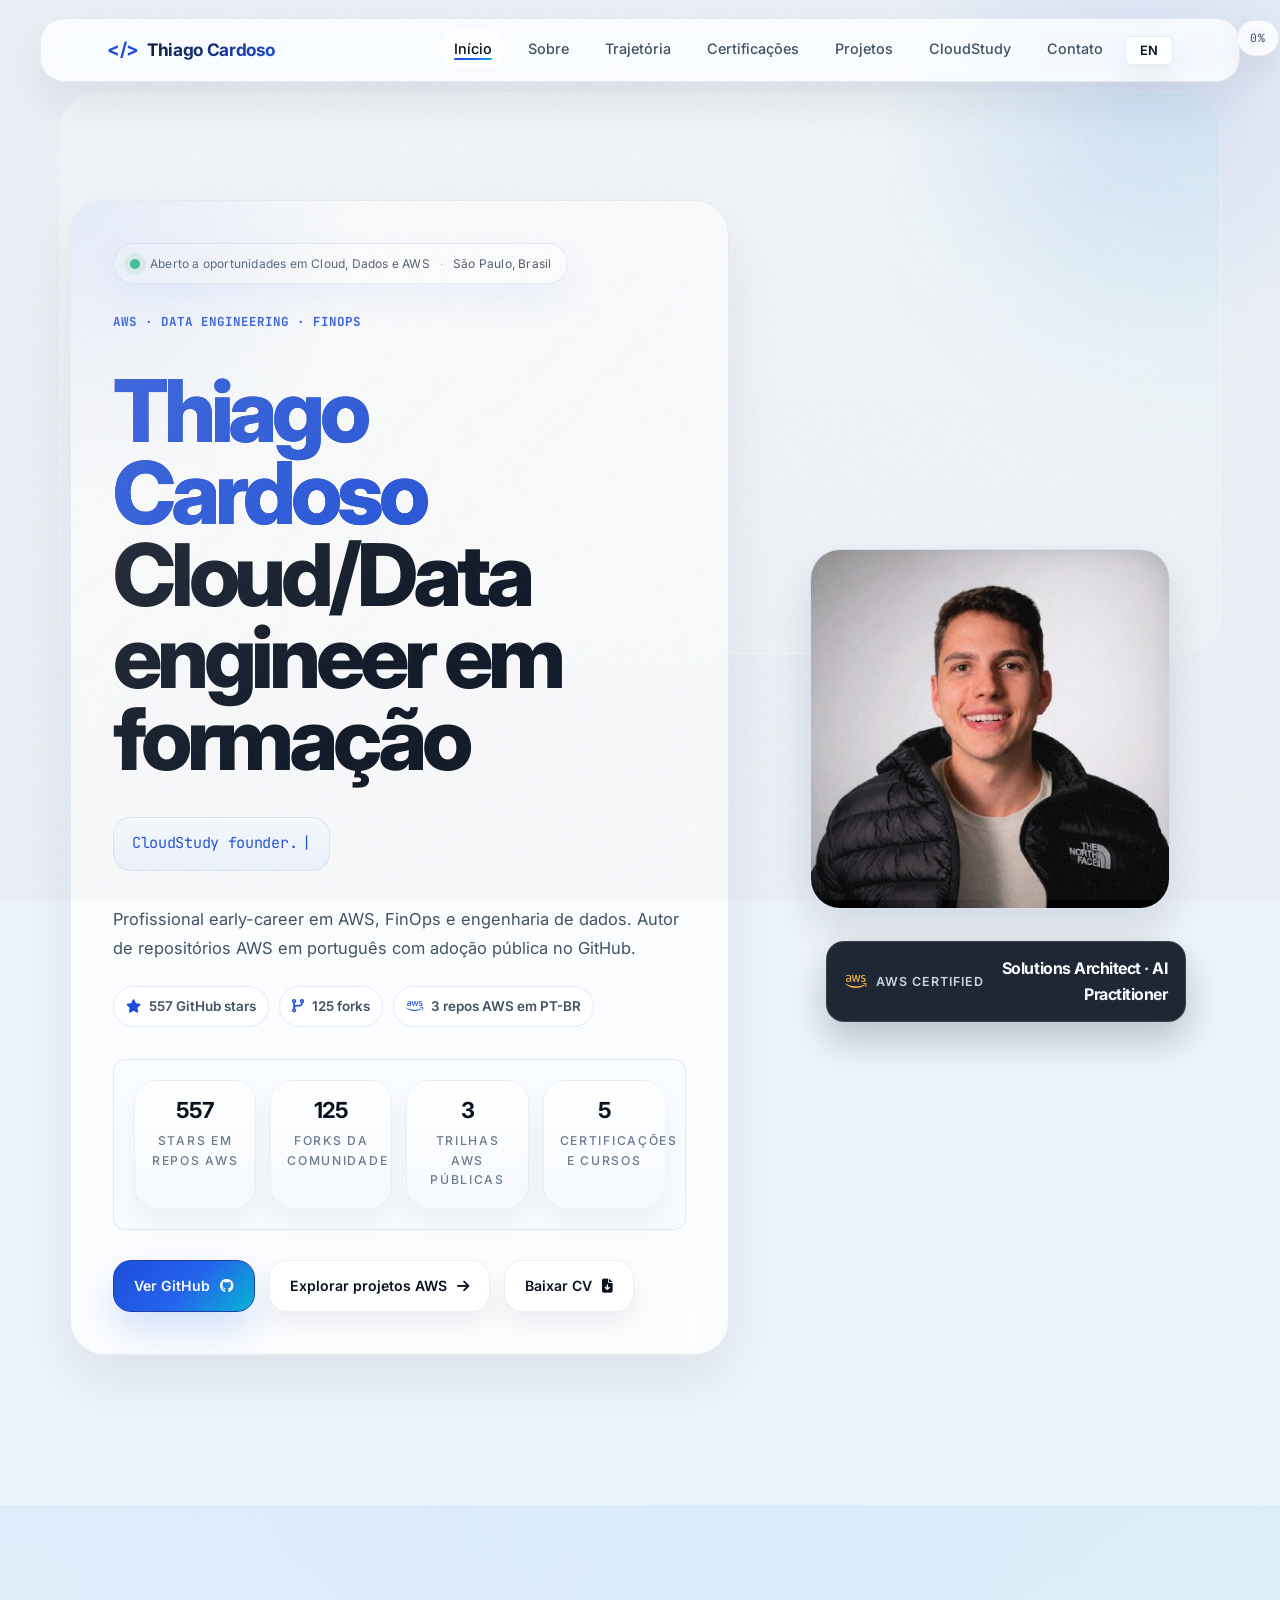
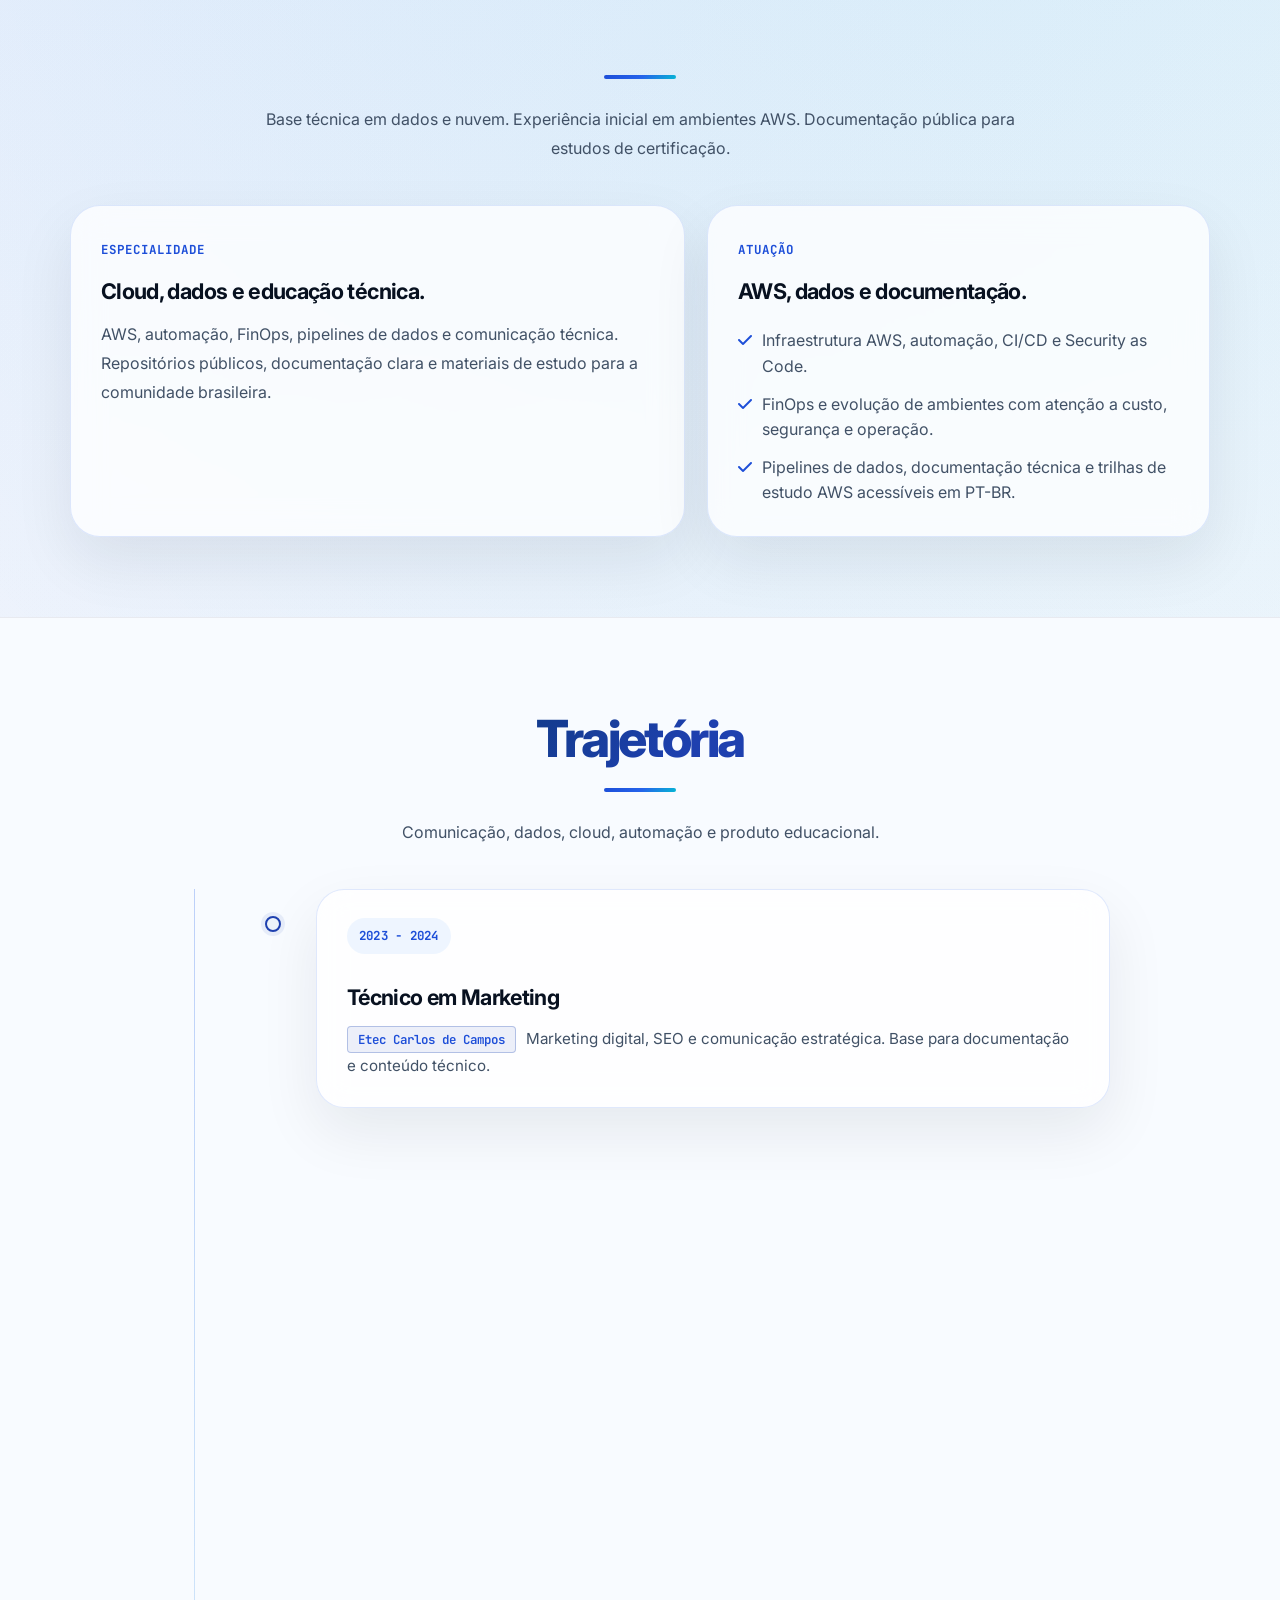
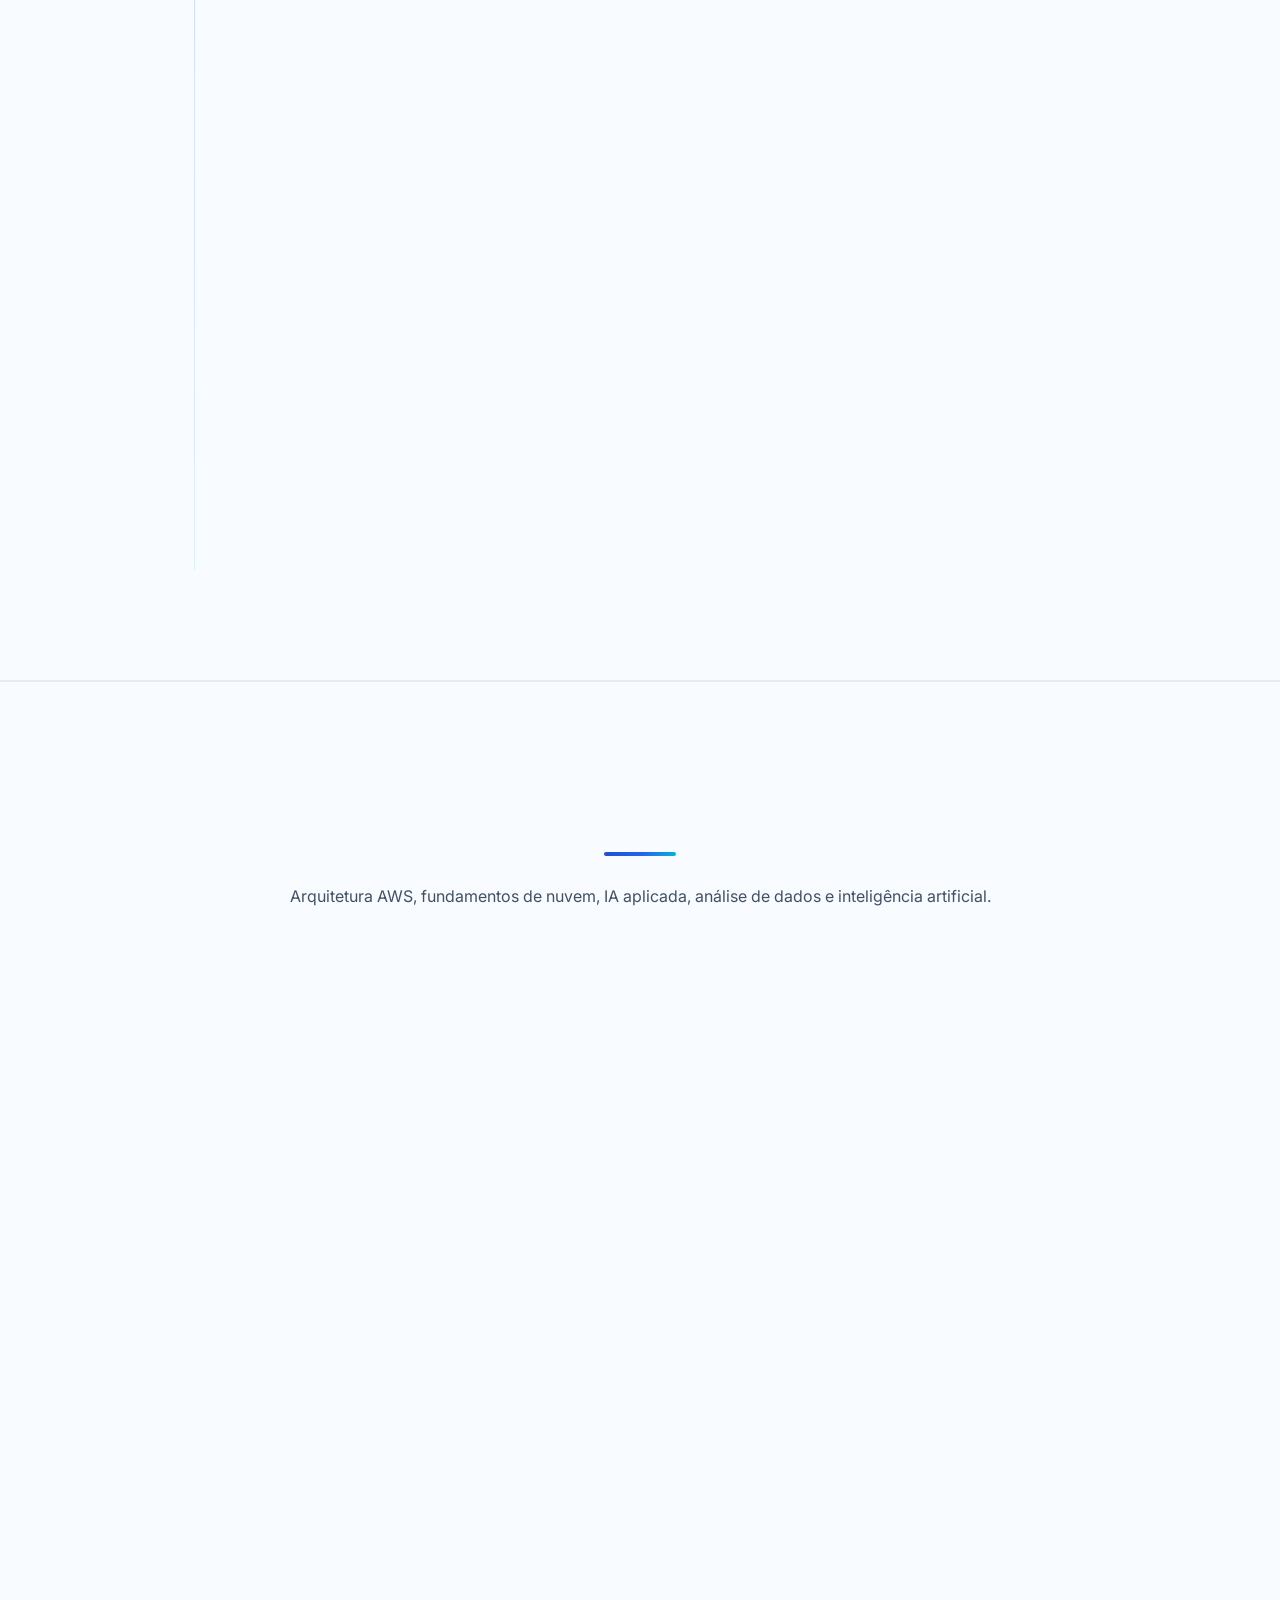
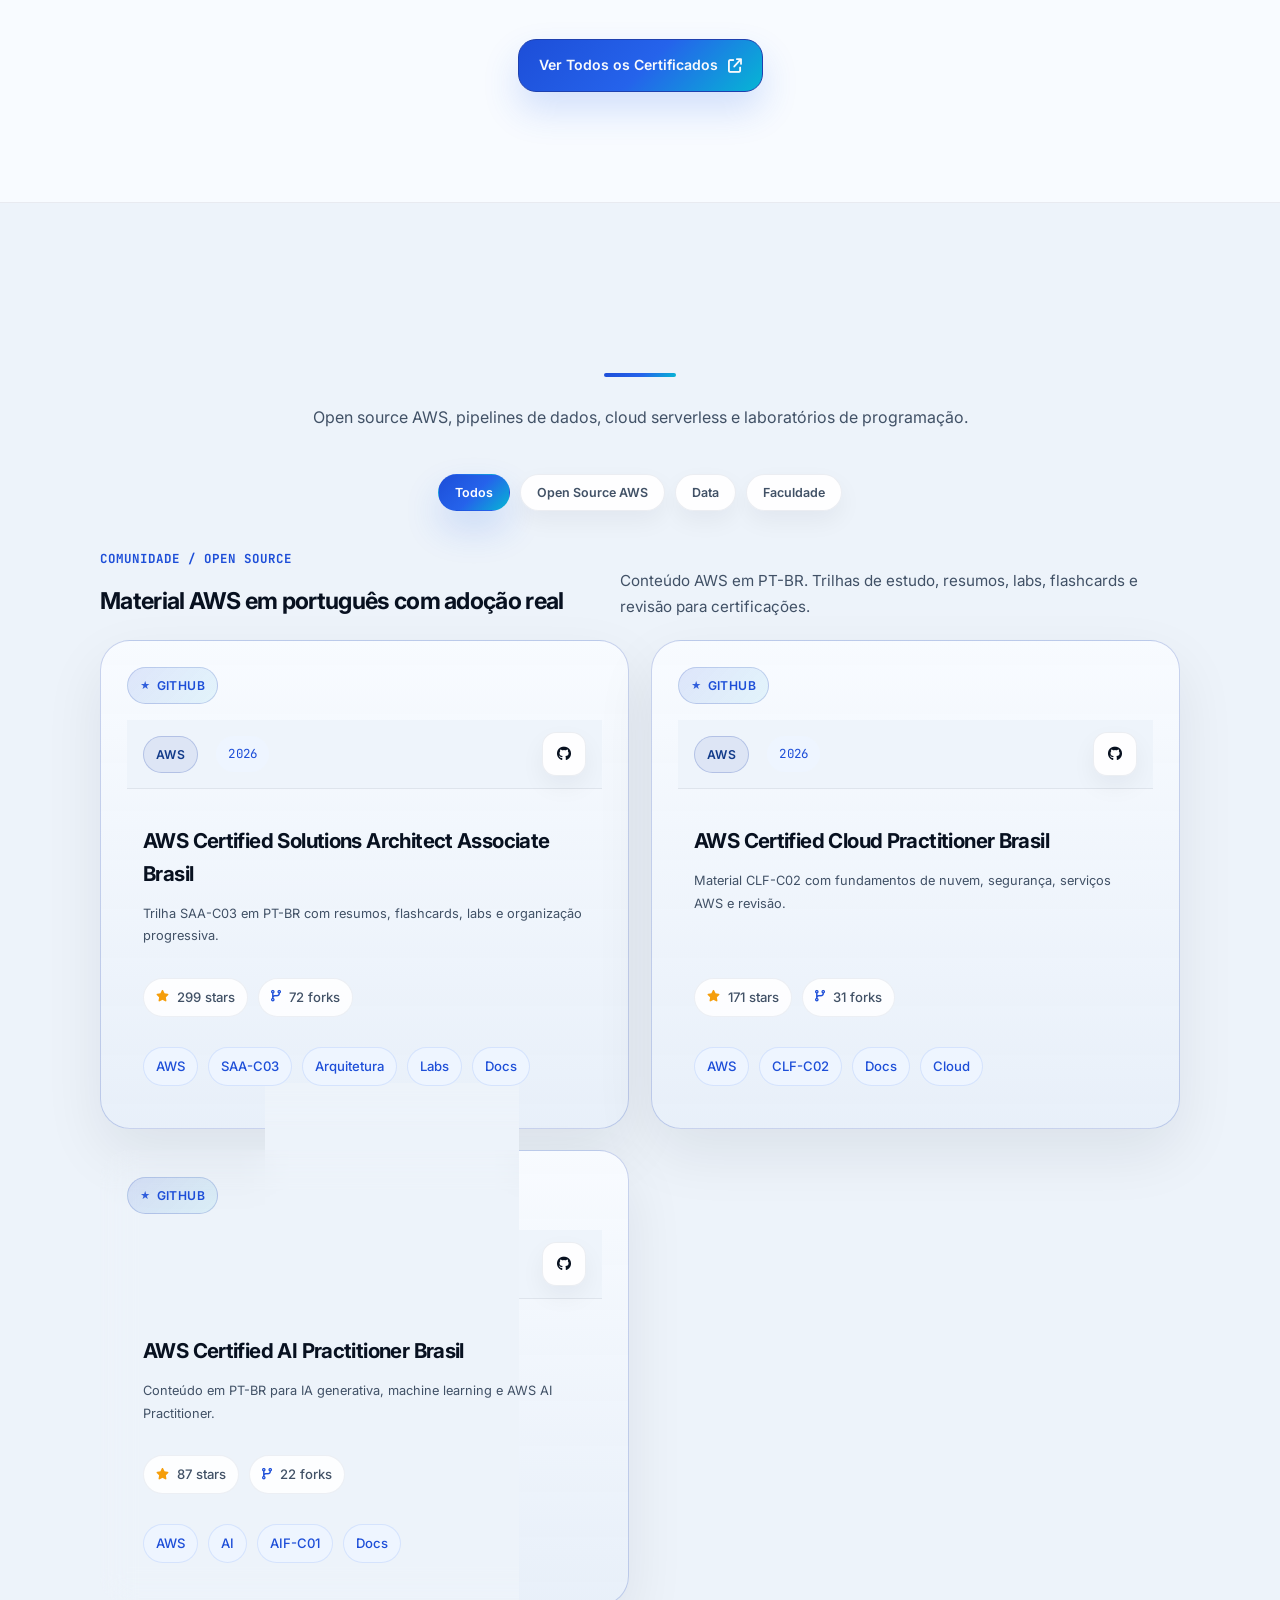
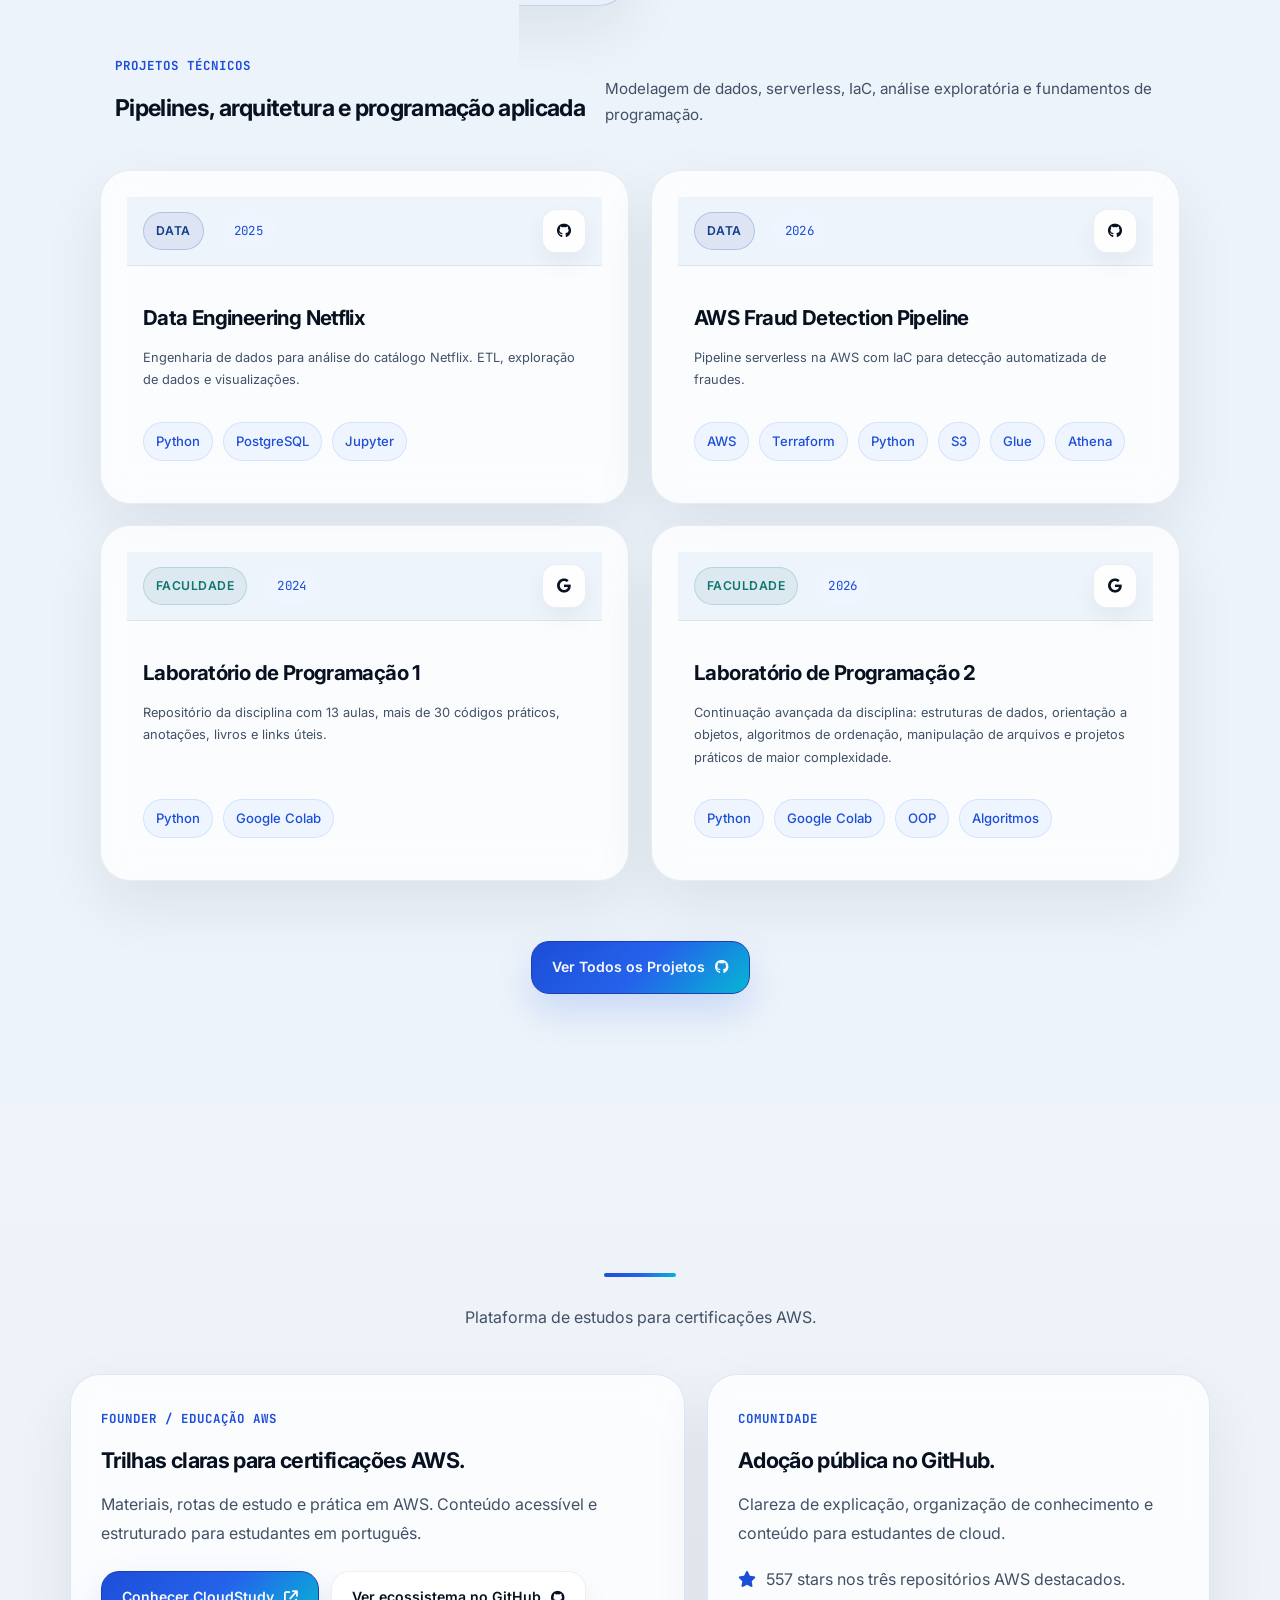
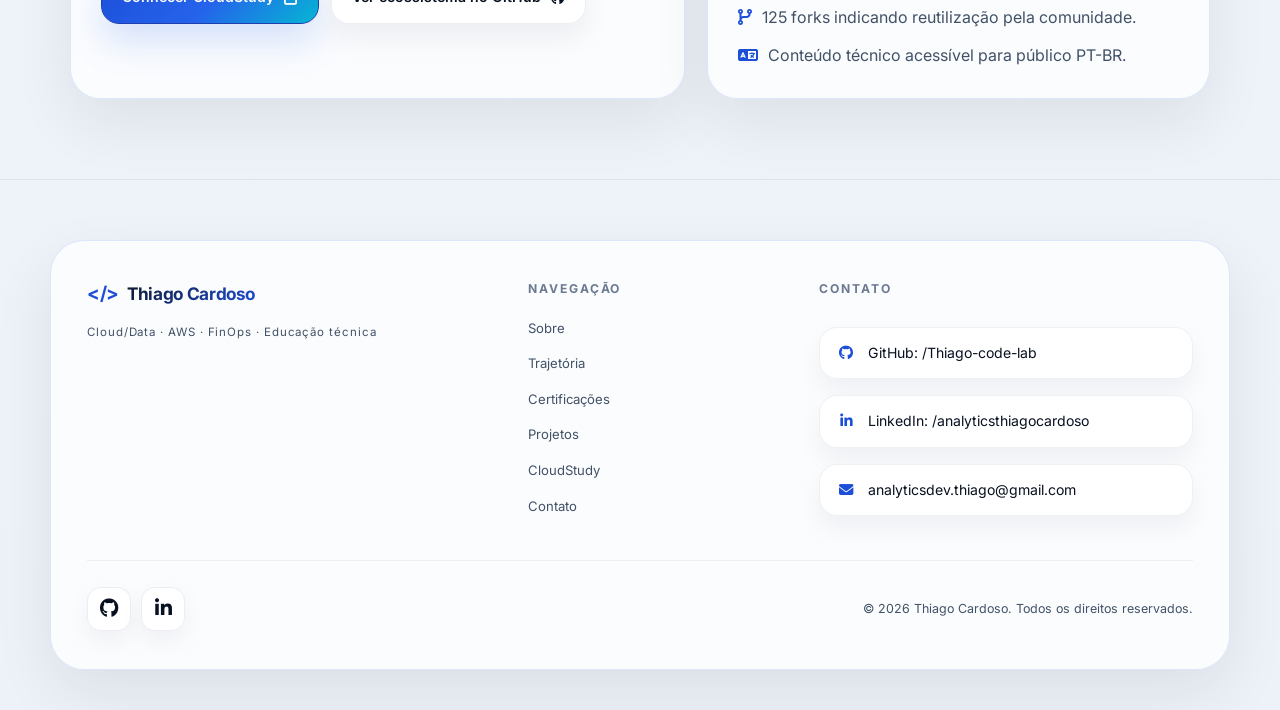
==== commit 2cf76f06: "Fix mobile header and hero layout" ====
--- a/index.html
+++ b/index.html
@@ -2899,24 +2899,6 @@
         }
 
         /* Strategic portfolio layer */
-        .theme-toggle {
-            width: 40px;
-            height: 40px;
-            display: inline-grid;
-            place-items: center;
-            border: 1px solid rgba(148, 163, 184, 0.22);
-            border-radius: 14px;
-            background: rgba(255, 255, 255, 0.92);
-            color: var(--ink-strong);
-            cursor: pointer;
-            box-shadow: 0 10px 24px rgba(15, 23, 42, 0.06);
-        }
-
-        .theme-toggle:hover {
-            border-color: rgba(37, 99, 235, 0.24);
-            color: var(--accent-primary);
-        }
-
         .section-kicker,
         .eyebrow {
             display: inline-flex;
@@ -3060,60 +3042,6 @@
             margin-top: 24px;
         }
 
-        body.dark-theme {
-            --page-shell: rgba(15, 23, 42, 0.74);
-            --page-shell-strong: rgba(15, 23, 42, 0.92);
-            --panel-border: rgba(148, 163, 184, 0.22);
-            --panel-border-strong: rgba(96, 165, 250, 0.22);
-            --panel-shadow: 0 24px 60px rgba(2, 6, 23, 0.34);
-            --panel-shadow-hover: 0 28px 70px rgba(37, 99, 235, 0.22);
-            --soft-blue: rgba(37, 99, 235, 0.16);
-            --soft-cyan: rgba(6, 182, 212, 0.14);
-            --ink-strong: #f8fafc;
-            --ink-body: #cbd5e1;
-            --ink-muted: #94a3b8;
-            --accent-primary: #60a5fa;
-            --accent-secondary: #22d3ee;
-            --accent-gradient: linear-gradient(135deg, #2563eb 0%, #60a5fa 52%, #22d3ee 100%);
-            --accent-gradient-soft: linear-gradient(135deg, rgba(96, 165, 250, 0.16) 0%, rgba(34, 211, 238, 0.10) 100%);
-            color: var(--ink-strong);
-            background:
-                radial-gradient(circle at 8% 12%, rgba(37, 99, 235, 0.18), transparent 26%),
-                radial-gradient(circle at 88% 14%, rgba(6, 182, 212, 0.14), transparent 20%),
-                linear-gradient(180deg, #020617 0%, #0f172a 52%, #111827 100%);
-        }
-
-        body.dark-theme header,
-        body.dark-theme .theme-toggle,
-        body.dark-theme .lang-btn,
-        body.dark-theme .proof-pill,
-        body.dark-theme .filter-btn,
-        body.dark-theme .btn.btn-outline,
-        body.dark-theme .project-gh-icon,
-        body.dark-theme .social-links a,
-        body.dark-theme .channel-link {
-            background: rgba(15, 23, 42, 0.86);
-            color: var(--ink-strong);
-            border-color: rgba(148, 163, 184, 0.22);
-        }
-
-        body.dark-theme .home-text,
-        body.dark-theme .timeline-content,
-        body.dark-theme .course-card,
-        body.dark-theme .project-card,
-        body.dark-theme footer .container,
-        body.dark-theme .signal-panel,
-        body.dark-theme .focus-panel,
-        body.dark-theme .cloudstudy-panel,
-        body.dark-theme .why-panel,
-        body.dark-theme .metric-item {
-            background: rgba(15, 23, 42, 0.74);
-        }
-
-        body.dark-theme .project-card.github-featured {
-            background: linear-gradient(180deg, rgba(15, 23, 42, 0.86) 0%, rgba(30, 41, 59, 0.82) 100%);
-        }
-
         @media (max-width: 1100px) {
             .about-grid,
             .cloudstudy-grid {
@@ -3129,6 +3057,342 @@
 
             .proof-strip {
                 justify-content: center;
+            }
+        }
+
+        @media (max-width: 992px) {
+            body.menu-open {
+                overflow: hidden;
+            }
+
+            header {
+                overflow: visible;
+            }
+
+            header .container {
+                width: 100%;
+                padding: 0;
+            }
+
+            .navbar {
+                flex-wrap: nowrap;
+                min-height: 64px;
+                padding: 10px 10px 10px 14px;
+                gap: 10px;
+            }
+
+            .logo {
+                flex: 1;
+                min-width: 0;
+                gap: 9px;
+            }
+
+            .logo-icon {
+                width: 34px;
+                height: 34px;
+                display: inline-grid;
+                place-items: center;
+                flex: 0 0 auto;
+                border-radius: 10px;
+                background: var(--accent-gradient);
+                color: #ffffff;
+                font-size: 0.86rem;
+                box-shadow: 0 10px 22px rgba(37, 99, 235, 0.18);
+            }
+
+            .logo-text {
+                display: block;
+                max-width: 180px;
+                overflow: hidden;
+                text-overflow: ellipsis;
+                white-space: nowrap;
+                font-size: 0.98rem;
+            }
+
+            .nav-right {
+                flex: 0 0 auto;
+                gap: 7px;
+            }
+
+            .nav-right>.nav-buttons {
+                display: flex;
+                gap: 7px;
+            }
+
+            .nav-links .nav-buttons {
+                display: none !important;
+            }
+
+            .lang-btn,
+            .hamburger {
+                width: 38px;
+                height: 38px;
+                min-width: 38px;
+                border-radius: 12px;
+            }
+
+            .lang-btn {
+                padding: 0;
+                font-size: 0.72rem;
+            }
+
+            .hamburger {
+                display: inline-flex;
+                align-items: center;
+                justify-content: center;
+                flex-direction: column;
+                gap: 4px;
+                padding: 0;
+                border: 1px solid rgba(148, 163, 184, 0.22);
+                background: rgba(255, 255, 255, 0.92);
+                box-shadow: 0 10px 24px rgba(15, 23, 42, 0.06);
+            }
+
+            .hamburger span {
+                width: 18px;
+                height: 2px;
+            }
+
+            .hamburger.active span:nth-child(1) {
+                transform: rotate(45deg) translate(4px, 4px);
+            }
+
+            .hamburger.active span:nth-child(3) {
+                transform: rotate(-45deg) translate(4px, -4px);
+            }
+
+            .nav-links {
+                position: absolute;
+                top: calc(100% + 10px);
+                left: 0;
+                right: 0;
+                width: 100%;
+                max-width: none;
+                height: auto;
+                max-height: calc(100vh - 104px);
+                display: grid;
+                grid-template-columns: repeat(2, minmax(0, 1fr));
+                gap: 8px;
+                padding: 12px;
+                overflow-y: auto;
+                background: rgba(255, 255, 255, 0.96);
+                border: 1px solid rgba(148, 163, 184, 0.20);
+                border-radius: 18px;
+                box-shadow: 0 24px 50px rgba(15, 23, 42, 0.14);
+                backdrop-filter: blur(18px) saturate(180%);
+                opacity: 0;
+                visibility: hidden;
+                pointer-events: none;
+                transform: translateY(-8px) scale(0.98);
+                transform-origin: top center;
+                transition: opacity 0.22s ease, transform 0.22s ease, visibility 0.22s ease;
+            }
+
+            .nav-links.active {
+                right: 0;
+                opacity: 1;
+                visibility: visible;
+                pointer-events: auto;
+                transform: translateY(0) scale(1);
+            }
+
+            .nav-links li {
+                min-width: 0;
+            }
+
+            .nav-links li:nth-child(6) {
+                grid-column: 1 / -1;
+            }
+
+            .nav-links a {
+                display: flex;
+                align-items: center;
+                justify-content: center;
+                width: 100%;
+                min-height: 42px;
+                padding: 10px 8px;
+                border: 1px solid rgba(148, 163, 184, 0.16);
+                border-radius: 12px;
+                background: rgba(248, 250, 252, 0.88);
+                color: var(--ink-body);
+                font-size: 0.78rem;
+                font-weight: 700;
+                line-height: 1.15;
+                overflow: hidden;
+                text-align: center;
+                text-overflow: ellipsis;
+                white-space: nowrap;
+            }
+
+            .nav-links a::before,
+            .nav-links a::after {
+                display: none;
+            }
+
+            .nav-links a:hover,
+            .nav-links a.active {
+                background: var(--accent-gradient);
+                border-color: transparent;
+                color: #ffffff;
+            }
+
+            .scroll-progress-label {
+                display: none;
+            }
+
+        }
+
+        @media (max-width: 430px) {
+            header {
+                top: 8px;
+                width: calc(100% - 14px);
+                border-radius: 18px;
+            }
+
+            .navbar {
+                min-height: 58px;
+                padding: 9px;
+            }
+
+            .logo {
+                gap: 7px;
+            }
+
+            .logo-icon {
+                width: 32px;
+                height: 32px;
+                border-radius: 9px;
+                font-size: 0.78rem;
+            }
+
+            .logo-text {
+                max-width: 104px;
+                font-size: 0.88rem;
+            }
+
+            .nav-right,
+            .nav-right>.nav-buttons {
+                gap: 5px;
+            }
+
+            .lang-btn,
+            .hamburger {
+                width: 36px;
+                height: 36px;
+                min-width: 36px;
+                border-radius: 11px;
+            }
+
+            .nav-links {
+                top: calc(100% + 8px);
+                gap: 7px;
+                padding: 10px;
+                border-radius: 16px;
+                max-height: calc(100vh - 88px);
+            }
+
+            .nav-links a {
+                min-height: 40px;
+                padding: 9px 6px;
+                font-size: 0.72rem;
+            }
+        }
+
+        @media (max-width: 768px) {
+            #home .container {
+                width: min(100%, 390px);
+                padding: 0;
+            }
+
+            .home-content {
+                display: flex;
+                flex-direction: column;
+                align-items: center;
+                width: 100%;
+                gap: 18px;
+            }
+
+            .home-image,
+            .home-text {
+                width: 100%;
+                margin-left: auto;
+                margin-right: auto;
+            }
+
+            .home-image {
+                --hero-media-width: min(calc(100vw - 90px), 318px);
+                width: var(--hero-media-width) !important;
+                max-width: var(--hero-media-width) !important;
+                gap: 14px;
+                justify-items: stretch;
+                align-items: stretch;
+            }
+
+            .home-image-frame,
+            .cert-badge {
+                width: 100% !important;
+                max-width: none !important;
+                margin-left: 0 !important;
+                margin-right: 0 !important;
+                justify-self: stretch;
+            }
+
+            .cert-badge {
+                position: relative !important;
+                top: auto !important;
+                right: auto !important;
+                bottom: auto !important;
+                left: auto !important;
+                align-self: center;
+                transform: none !important;
+            }
+
+            .home-text {
+                max-width: 374px;
+            }
+
+            .hero-status {
+                display: grid;
+                grid-template-columns: auto minmax(0, 1fr);
+                column-gap: 10px;
+                row-gap: 3px;
+                width: 100%;
+                max-width: 340px;
+                padding: 12px 14px;
+                text-align: left;
+                justify-content: initial;
+            }
+
+            .hero-status .status-dot {
+                grid-row: 1 / span 2;
+                align-self: center;
+            }
+
+            .hero-status .status-divider {
+                display: none;
+            }
+
+            .hero-status span:not(.status-dot):not(.status-divider) {
+                min-width: 0;
+            }
+        }
+
+        @media (max-width: 430px) {
+            #home .container {
+                width: calc(100% - 28px);
+            }
+
+            .home-image {
+                --hero-media-width: min(calc(100vw - 90px), 318px);
+            }
+
+            .home-image-frame,
+            .cert-badge {
+                max-width: none !important;
+            }
+
+            .home-text {
+                max-width: 100%;
             }
         }
     </style>
@@ -3164,23 +3428,18 @@
                         <li><a href="#cloudstudy">CloudStudy</a></li>
                         <li><a href="#contato" data-pt="Contato" data-en="Contact">Contato</a></li>
                         <li class="nav-buttons" style="display: flex; gap: 10px; align-items: center;">
-                            <button id="theme-toggle" class="theme-toggle" aria-label="Alternar tema">
-                                <i class="fas fa-moon"></i>
-                            </button>
                             <button id="lang-toggle" class="lang-btn"
                                 aria-label="Toggle language"><span>EN</span></button>
                         </li>
                     </ul>
                     <div class="nav-buttons">
-                        <button id="theme-toggle-mobile" class="theme-toggle" aria-label="Alternar tema">
-                            <i class="fas fa-moon"></i>
-                        </button>
                         <button id="lang-toggle-mobile" class="lang-btn"
                             aria-label="Toggle language"><span>EN</span></button>
                     </div>
-                    <div class="hamburger" id="hamburger">
+                    <button class="hamburger" id="hamburger" type="button" aria-label="Abrir menu"
+                        aria-controls="navLinks" aria-expanded="false">
                         <span></span><span></span><span></span>
-                    </div>
+                    </button>
                 </div>
             </nav>
         </div>
@@ -3864,8 +4123,6 @@
         const backToTop = document.getElementById('backToTop');
         const langBtn = document.getElementById('lang-toggle');
         const langBtnMobile = document.getElementById('lang-toggle-mobile');
-        const themeBtn = document.getElementById('theme-toggle');
-        const themeBtnMobile = document.getElementById('theme-toggle-mobile');
 
         if (mobilePerformanceMode) {
             document.body.classList.add('mobile-performance');
@@ -4244,26 +4501,6 @@
             prepareSectionTitleWords();
         }
 
-        function updateThemeButtons(theme) {
-            const iconClass = theme === 'dark' ? 'fas fa-sun' : 'fas fa-moon';
-            [themeBtn, themeBtnMobile].forEach(function (button) {
-                if (!button) return;
-                const icon = button.querySelector('i');
-                if (icon) icon.className = iconClass;
-                button.setAttribute('aria-label', theme === 'dark' ? 'Ativar tema claro' : 'Ativar tema escuro');
-            });
-        }
-
-        function applyTheme(theme) {
-            document.body.classList.toggle('dark-theme', theme === 'dark');
-            updateThemeButtons(theme);
-            localStorage.setItem('theme', theme);
-        }
-
-        function toggleTheme() {
-            applyTheme(document.body.classList.contains('dark-theme') ? 'light' : 'dark');
-        }
-
         // Scroll Progress
         window.addEventListener('scroll', function () {
             updateScrollProgress();
@@ -4275,22 +4512,33 @@
 
         // Menu Mobile
 
+        function setMobileMenuOpen(isOpen) {
+            hamburger.classList.toggle('active', isOpen);
+            navLinks.classList.toggle('active', isOpen);
+            document.body.classList.toggle('menu-open', isOpen);
+            hamburger.setAttribute('aria-expanded', String(isOpen));
+            hamburger.setAttribute('aria-label', isOpen ? 'Fechar menu' : 'Abrir menu');
+        }
+
         hamburger.addEventListener('click', function () {
-            hamburger.classList.toggle('active');
-            navLinks.classList.toggle('active');
+            setMobileMenuOpen(!navLinks.classList.contains('active'));
         });
 
         navLinks.querySelectorAll('a').forEach(function (item) {
             item.addEventListener('click', function () {
-                hamburger.classList.remove('active');
-                navLinks.classList.remove('active');
+                setMobileMenuOpen(false);
             });
         });
 
         document.addEventListener('click', function (e) {
             if (!navLinks.contains(e.target) && !hamburger.contains(e.target) && navLinks.classList.contains('active')) {
-                hamburger.classList.remove('active');
-                navLinks.classList.remove('active');
+                setMobileMenuOpen(false);
+            }
+        });
+
+        document.addEventListener('keydown', function (e) {
+            if (e.key === 'Escape' && navLinks.classList.contains('active')) {
+                setMobileMenuOpen(false);
             }
         });
 
@@ -4329,12 +4577,6 @@
         setupCardTilt();
         setupParticles();
 
-        const savedTheme = localStorage.getItem('theme');
-        const systemPrefersDark = window.matchMedia('(prefers-color-scheme: dark)').matches;
-        applyTheme(savedTheme || (systemPrefersDark ? 'dark' : 'light'));
-        if (themeBtn) themeBtn.addEventListener('click', toggleTheme);
-        if (themeBtnMobile) themeBtnMobile.addEventListener('click', toggleTheme);
-
         // Project Filters (COM ANIMAÇÃO CASCATA ESCALONADA)
         document.querySelectorAll('.filter-btn').forEach(function (btn) {
             btn.addEventListener('click', function () {
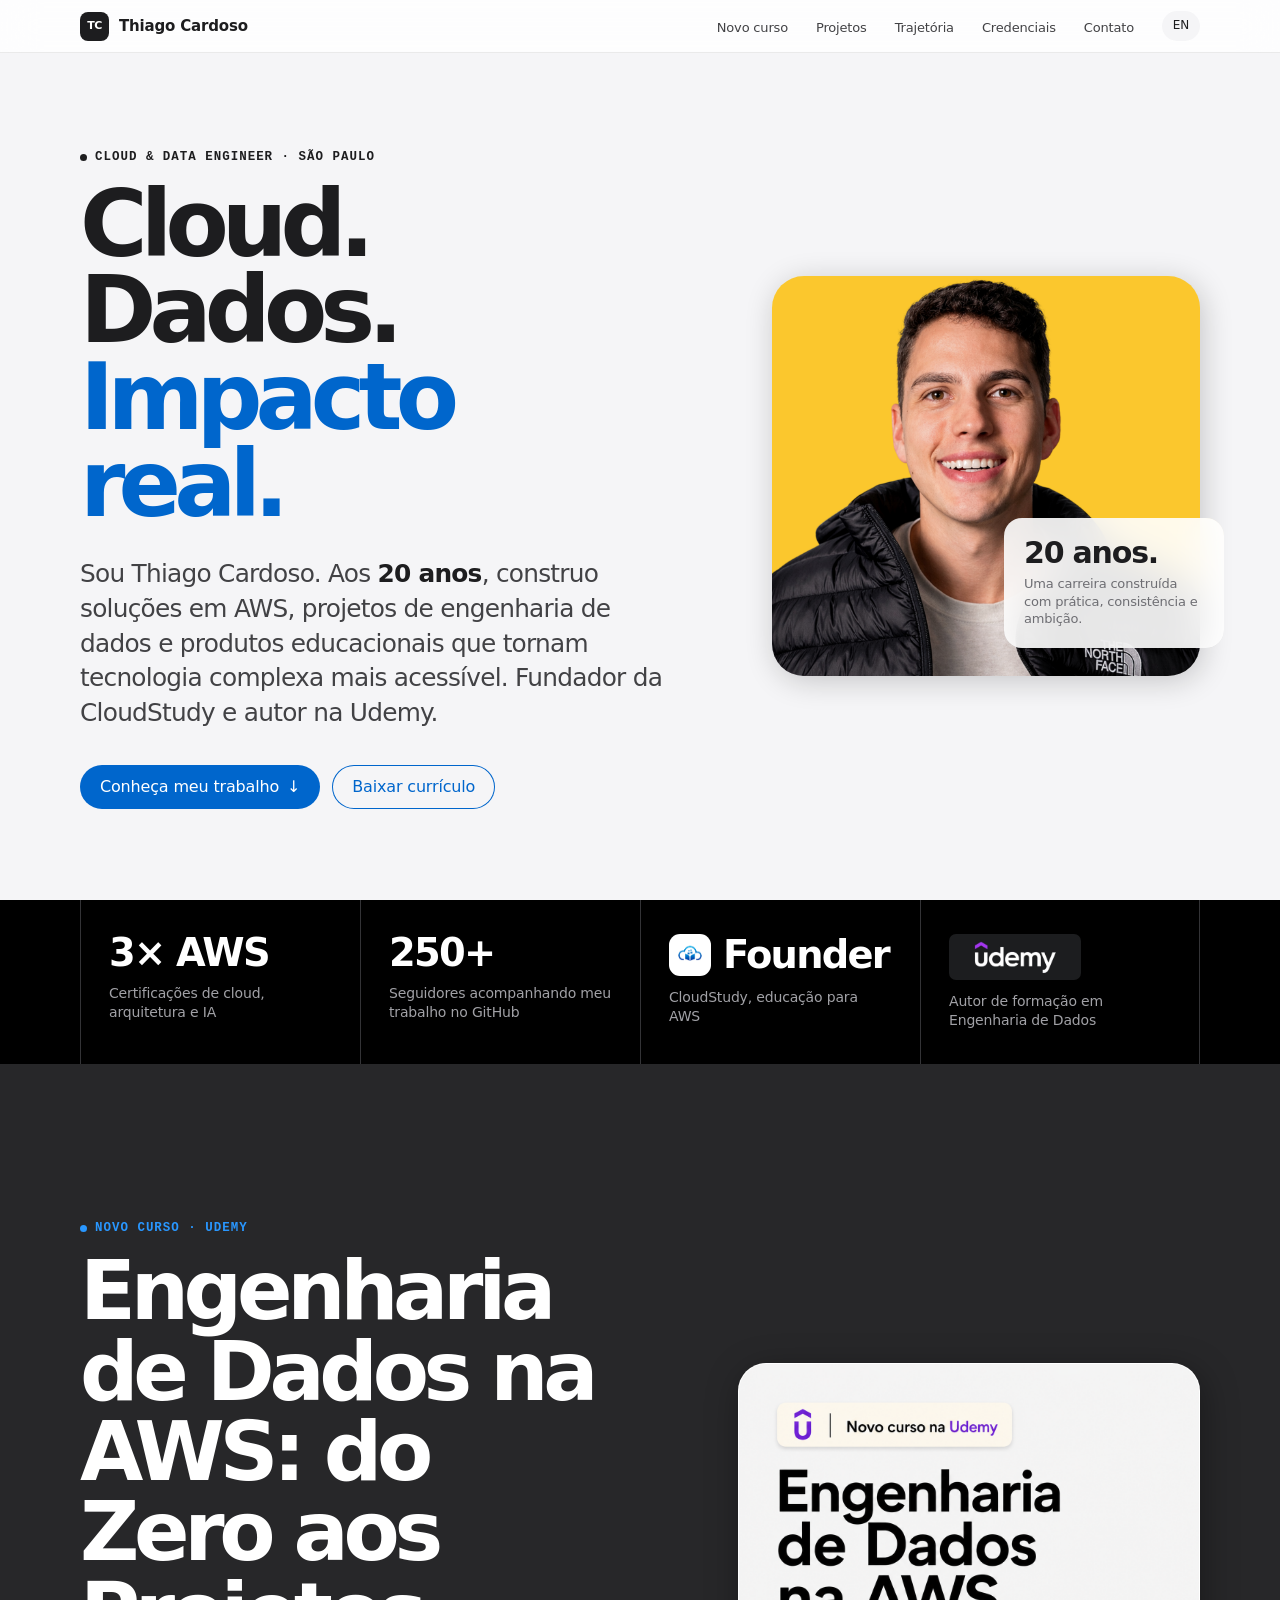
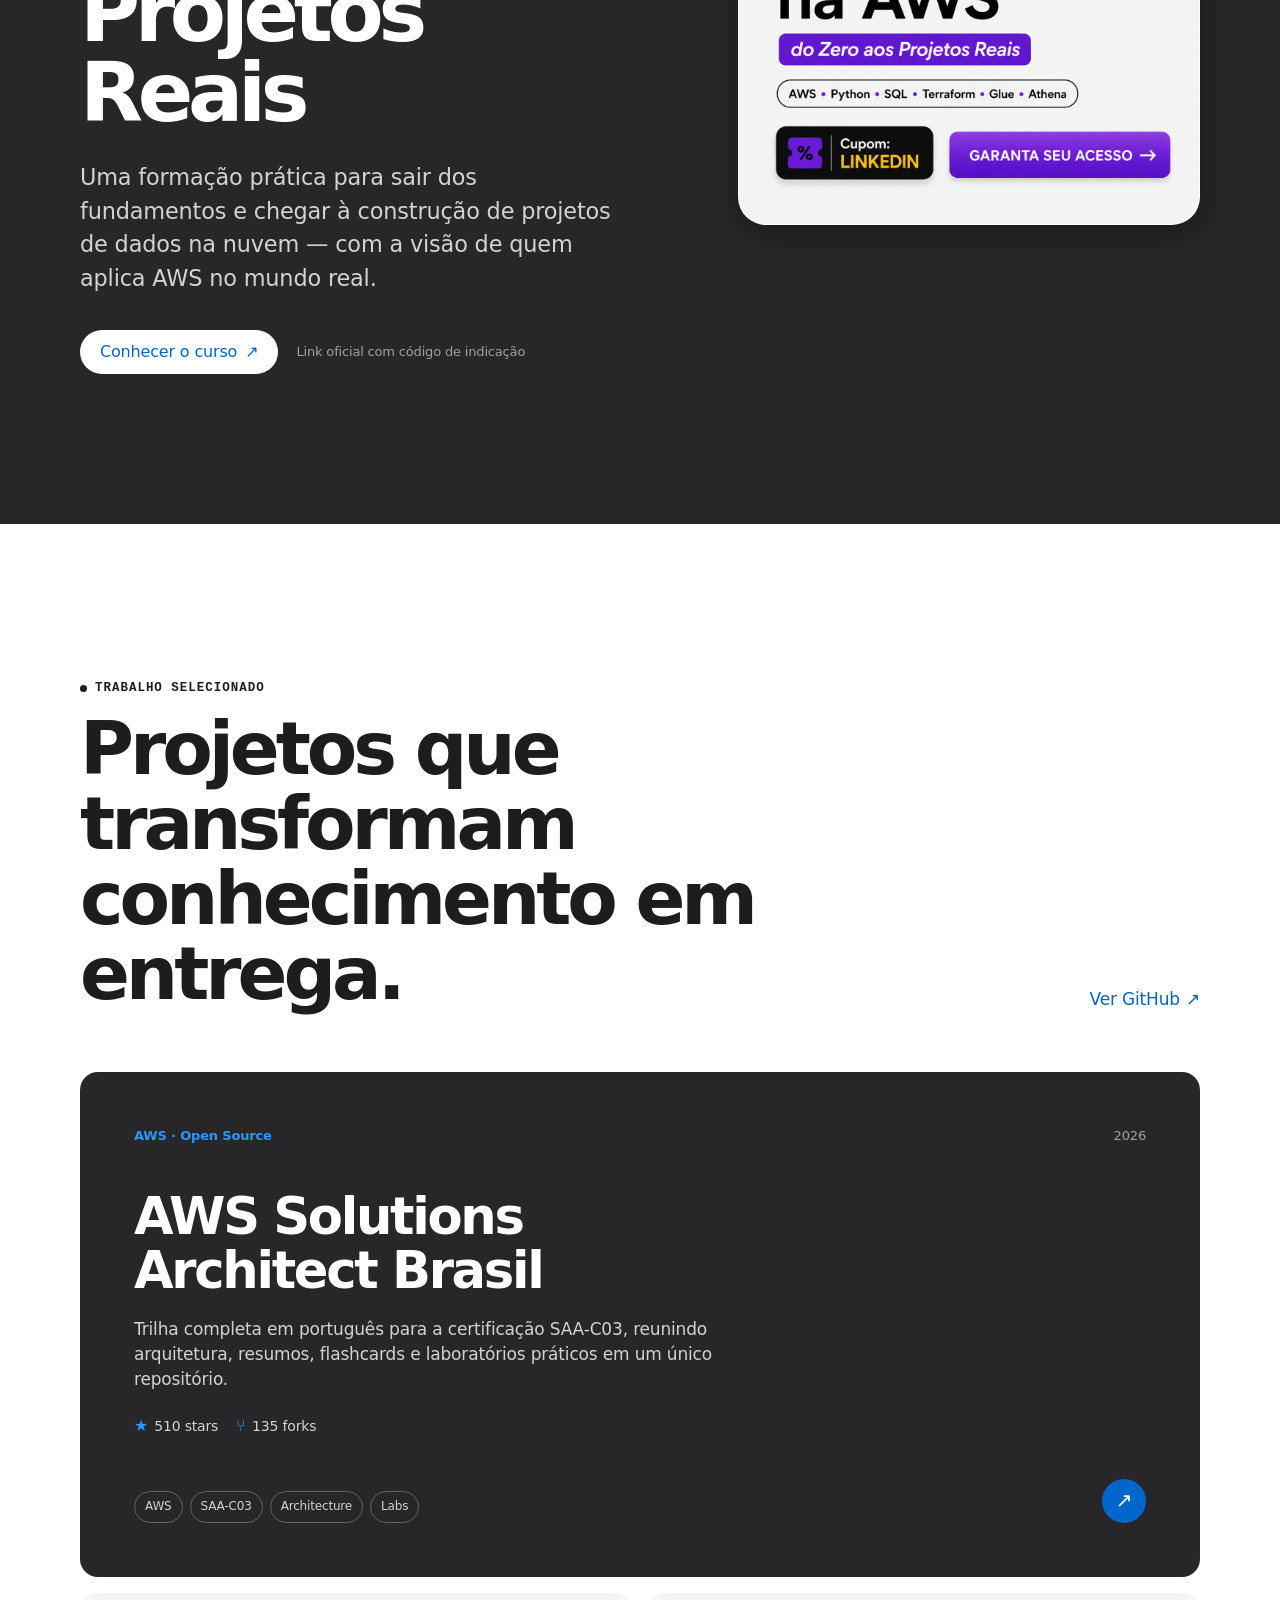
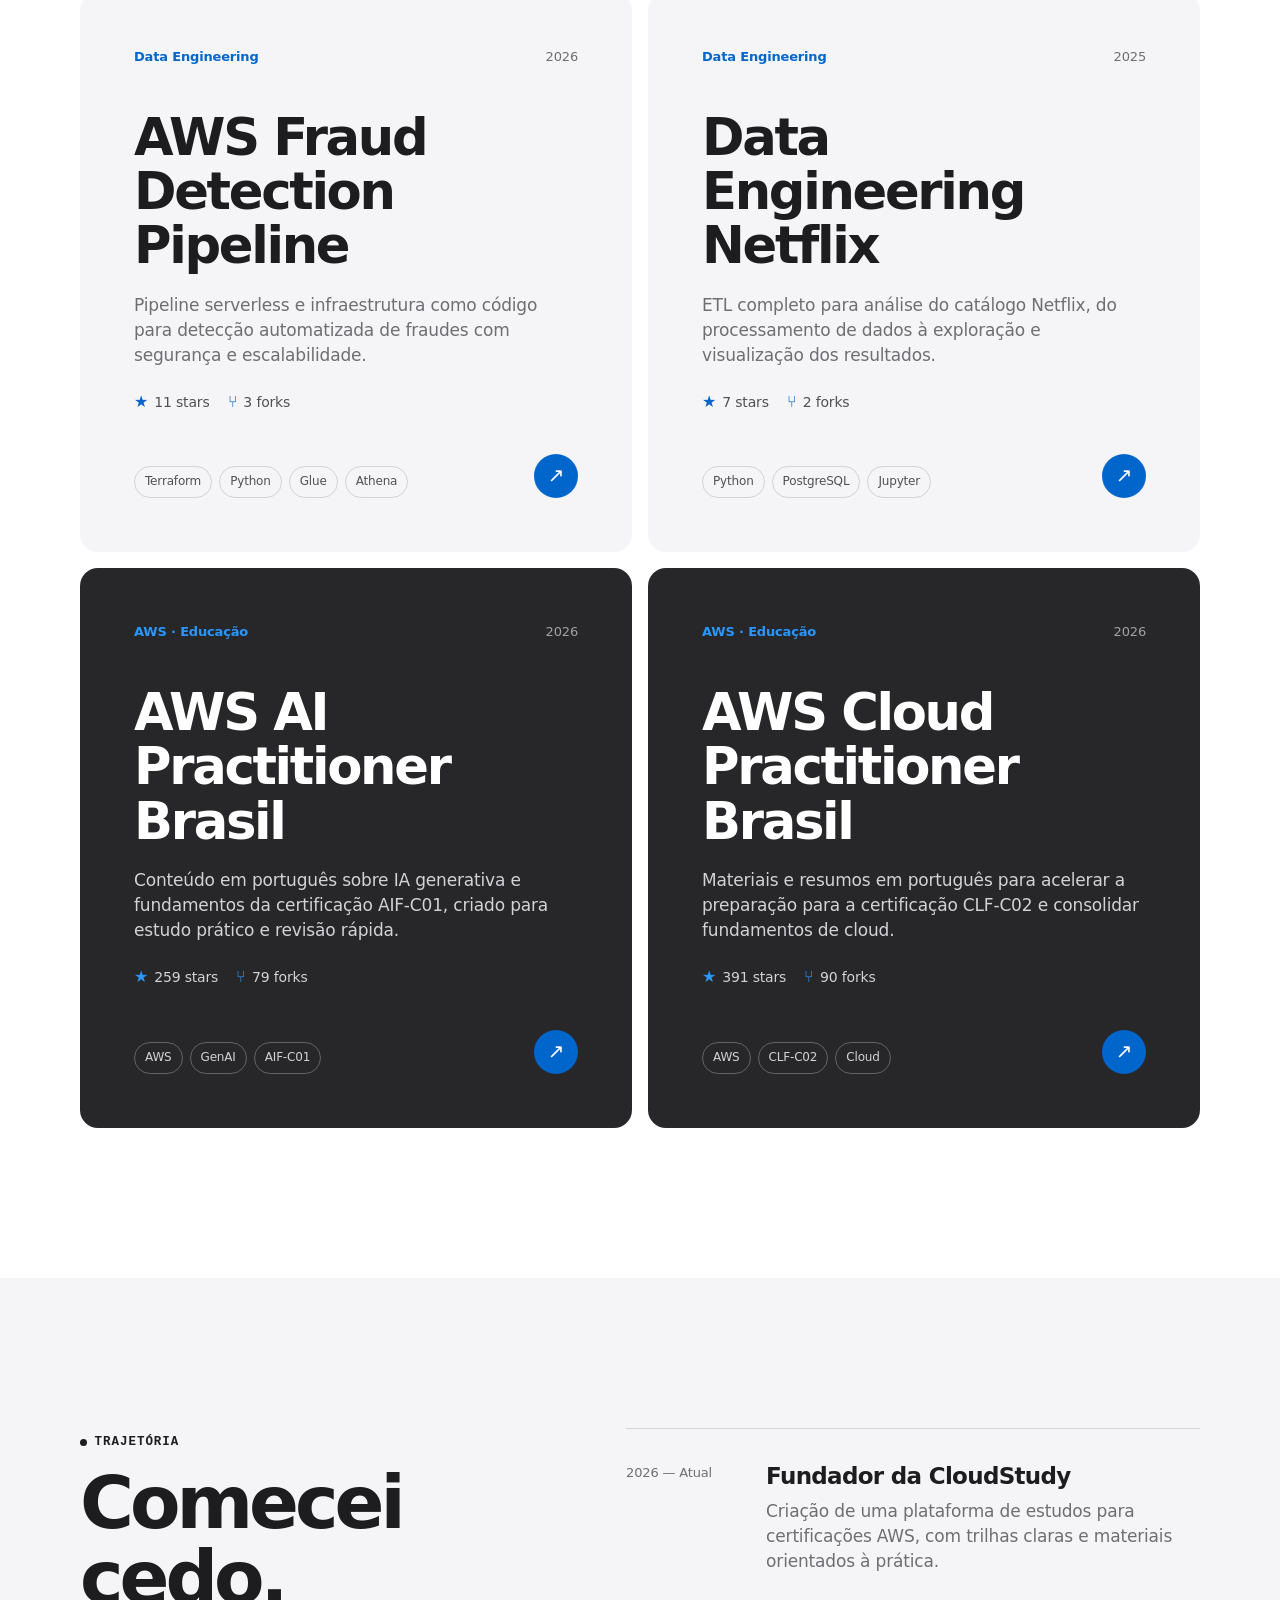
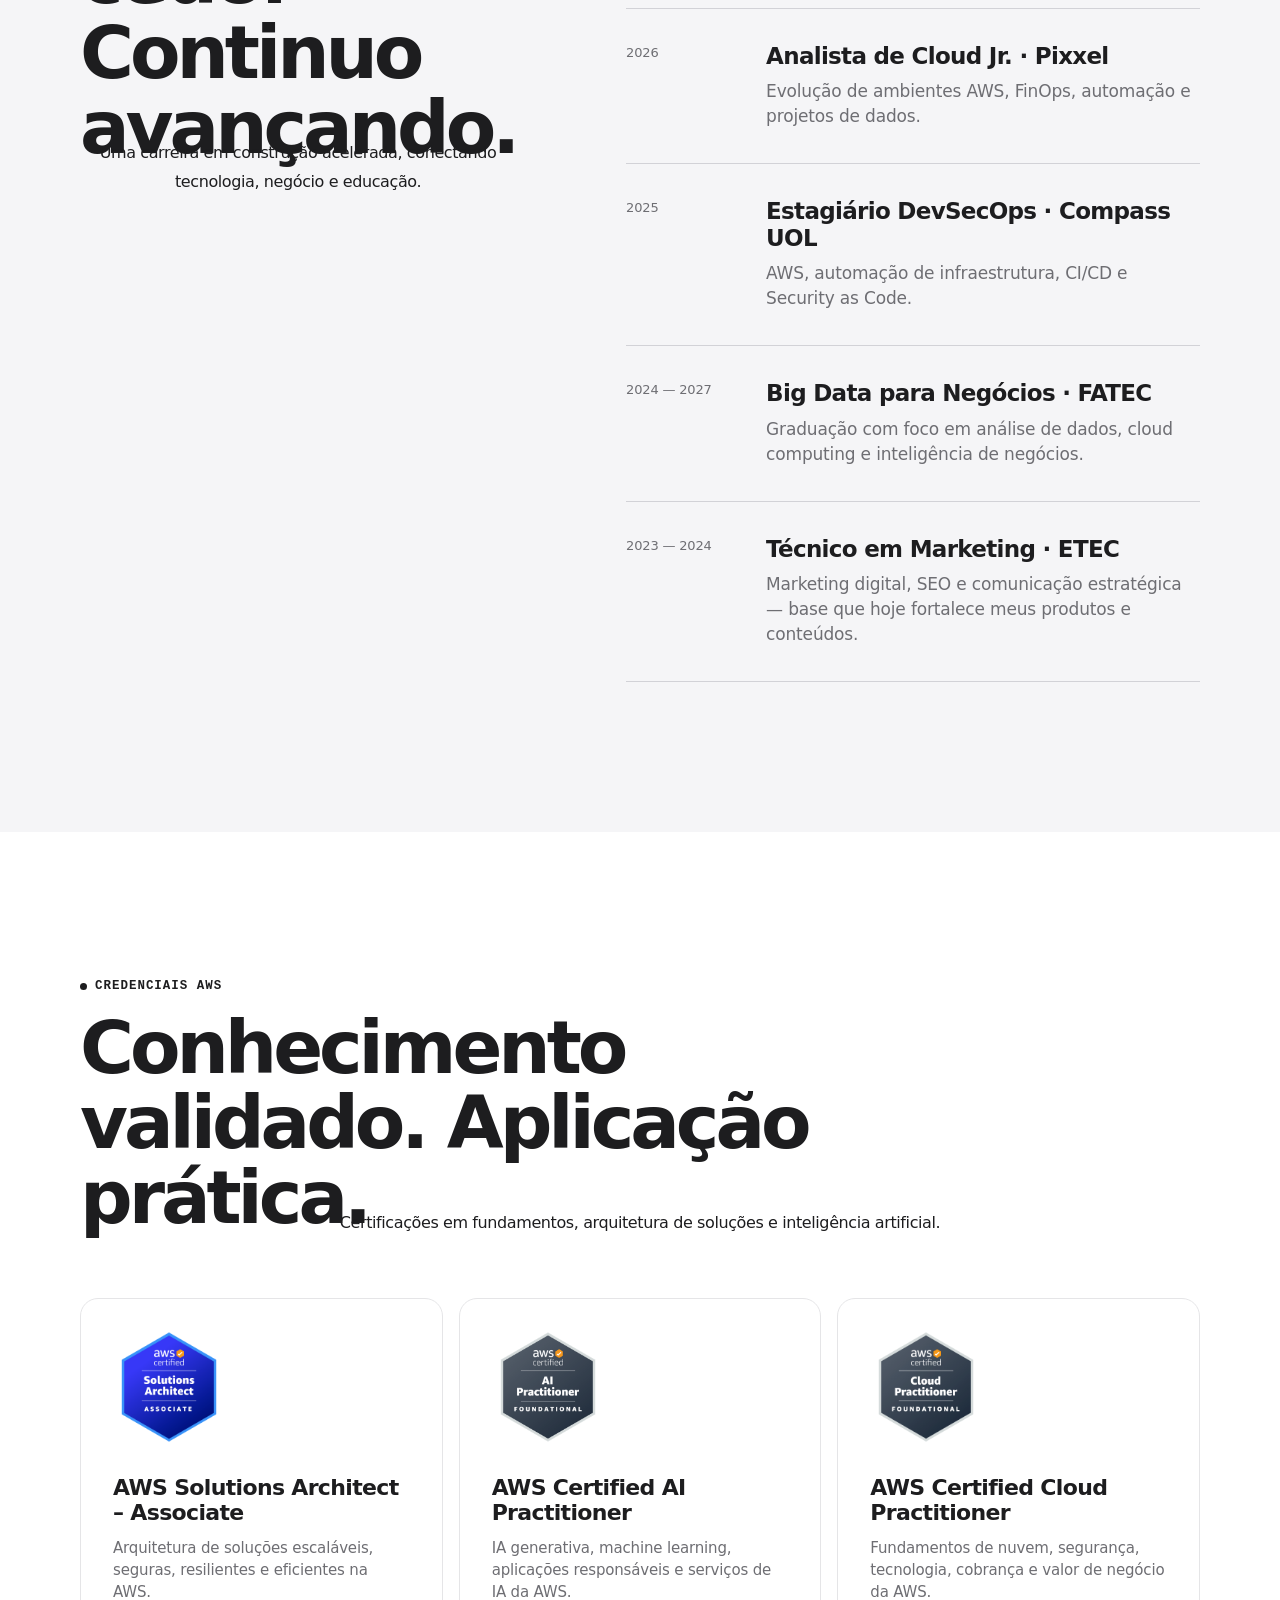
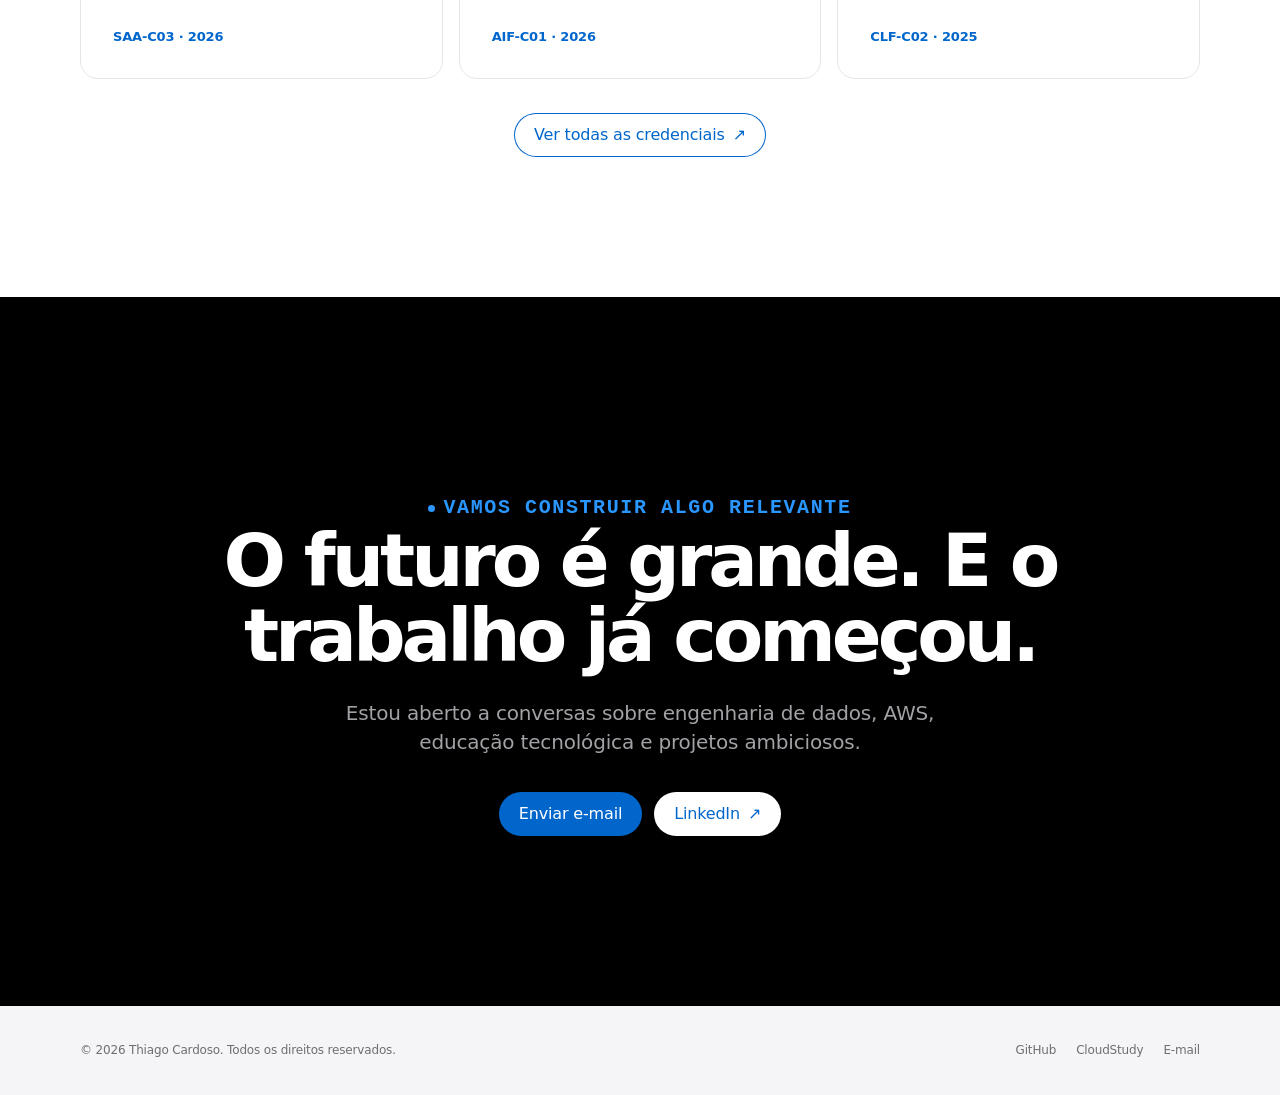
==== commit f2d37c7a: "feat(portfolio): redesign showcase and add course assets" ====
--- a/index.html
+++ b/index.html
@@ -1,2901 +1,797 @@
-﻿<!DOCTYPE html>
+<!doctype html>
 <html lang="pt-BR">
-
 <head>
-    <meta charset="UTF-8">
-    <meta name="viewport" content="width=device-width, initial-scale=1.0">
-    <title>Thiago Cardoso - Portfólio Profissional</title>
-    <meta name="description"
-        content="Portfólio de Thiago Cardoso - Cloud, AWS, DevSecOps, Data e a plataforma CloudStudy para certificações AWS">
-
-    <link rel="stylesheet" href="https://cdnjs.cloudflare.com/ajax/libs/font-awesome/6.4.0/css/all.min.css">
-    <link
-        href="https://fonts.googleapis.com/css2?family=JetBrains+Mono:wght@300;400;500;600;700&family=Inter:wght@300;400;500;600;700;800&display=swap"
-        rel="stylesheet">
-
+    <meta charset="utf-8">
+    <meta name="viewport" content="width=device-width, initial-scale=1">
+    <meta name="theme-color" content="#ffffff">
+    <meta name="description" content="Thiago Cardoso — engenheiro de dados e cloud AWS, fundador da CloudStudy e autor na Udemy. Projetos reais, certificações e conteúdo técnico aos 20 anos.">
+    <meta name="author" content="Thiago Cardoso">
+    <meta property="og:type" content="website">
+    <meta property="og:title" content="Thiago Cardoso — Cloud & Data Engineer">
+    <meta property="og:description" content="Cloud, dados e educação tecnológica transformados em projetos reais.">
+    <meta property="og:image" content="thiago.jpg">
+    <meta property="og:locale" content="pt_BR">
+    <link rel="icon" href="favicon.svg" type="image/svg+xml">
+    <title>Thiago Cardoso — Cloud & Data Engineer</title>
     <style>
         :root {
-            --bg-base: #edf3fa;
-            --bg-raised: #f8fbff;
-            --bg-overlay: #e3ebf7;
-            --bg-subtle: #eef4fb;
-            --border-subtle: rgba(15, 23, 42, 0.08);
-            --border-active: rgba(30, 64, 175, 0.28);
-            --border-dim: rgba(15, 23, 42, 0.07);
-            --accent: #1e40af;
-            --accent-bright: #1d4ed8;
-            --accent-dim: #123b8a;
-            --accent-glow: rgba(30, 64, 175, 0.20);
-            --accent-ultra: rgba(30, 64, 175, 0.08);
-            --cyan: #22c1dc;
-            --cyan-dim: rgba(34, 193, 220, 0.10);
-            --success: #10b981;
-            --warning: #f59e0b;
-            --danger: #ef4444;
-            --text-primary: #0f172a;
-            --text-secondary: #475569;
-            --text-muted: #64748b;
-            --text-accent: #1e40af;
-            --gradient: linear-gradient(135deg, #123b8a 0%, #1e40af 45%, #22c1dc 100%);
-            --gradient-text: linear-gradient(135deg, #123b8a 0%, #1e40af 70%);
-            --gradient-subtle: linear-gradient(135deg, rgba(30, 64, 175, 0.10) 0%, rgba(34, 193, 220, 0.05) 100%);
-            --shadow-card: 0 8px 24px rgba(15, 23, 42, 0.06), 0 0 0 1px var(--border-subtle);
-            --shadow-hover: 0 18px 38px rgba(30, 64, 175, 0.11), 0 0 0 1px var(--border-active);
-            --shadow-glow: 0 0 34px rgba(30, 64, 175, 0.18);
-            --grid-color: rgba(30, 64, 175, 0.03);
-            --transition: all 0.3s cubic-bezier(0.4, 0, 0.2, 1);
-        }
-
-        * {
-            margin: 0;
-            padding: 0;
-            box-sizing: border-box;
-        }
+            --blue: #0066cc;
+            --blue-hover: #0071e3;
+            --blue-dark: #2997ff;
+            --ink: #1d1d1f;
+            --muted: #6e6e73;
+            --canvas: #ffffff;
+            --parchment: #f5f5f7;
+            --dark: #272729;
+            --black: #000000;
+            --hairline: #d2d2d7;
+            --max: 1120px;
+            --radius: 18px;
+            --ease: cubic-bezier(.2, .8, .2, 1);
+        }
+
+        *, *::before, *::after { box-sizing: border-box; }
 
         html {
             scroll-behavior: smooth;
-            scroll-padding-top: 80px;
+            scroll-padding-top: 96px;
         }
 
         body {
-            font-family: 'Inter', -apple-system, BlinkMacSystemFont, sans-serif;
-            line-height: 1.6;
-            color: var(--text-primary);
-            background: linear-gradient(180deg, #edf3fa 0%, #e7eef8 100%);
-            overflow-x: hidden;
-            position: relative;
-        }
-
-        body::before {
-            content: '';
+            margin: 0;
+            color: var(--ink);
+            background: var(--canvas);
+            font-family: system-ui, -apple-system, BlinkMacSystemFont, "Segoe UI", sans-serif;
+            font-size: 17px;
+            line-height: 1.47;
+            letter-spacing: -.01em;
+            -webkit-font-smoothing: antialiased;
+            overflow-x: clip;
+        }
+
+        body.menu-open { overflow: hidden; }
+
+        img { display: block; max-width: 100%; }
+        a { color: inherit; }
+        button, a { -webkit-tap-highlight-color: transparent; }
+        button { font: inherit; }
+
+        :focus-visible {
+            outline: 2px solid var(--blue-hover);
+            outline-offset: 4px;
+        }
+
+        .skip-link {
             position: fixed;
-            inset: 0;
-            background-image:
-                linear-gradient(var(--grid-color) 1px, transparent 1px),
-                linear-gradient(90deg, var(--grid-color) 1px, transparent 1px);
-            background-size: 60px 60px;
-            z-index: 0;
-            pointer-events: none;
-        }
-
-        body::after {
-            content: '';
-            position: fixed;
-            top: -200px;
-            right: -200px;
-            width: 600px;
-            height: 600px;
-            background: radial-gradient(circle, rgba(34, 193, 220, 0.08) 0%, transparent 65%);
-            z-index: 0;
-            pointer-events: none;
-        }
-
-        .loading-screen {
-            position: fixed;
-            inset: 0;
-            background: var(--bg-base);
-            display: flex;
-            flex-direction: column;
-            justify-content: center;
-            align-items: center;
-            gap: 20px;
-            z-index: 9999;
-        }
-
-        .loading-screen.hidden {
-            opacity: 0 !important;
-            visibility: hidden !important;
-            display: none !important;
-            pointer-events: none !important;
-        }
-
-        .loader {
-            width: 60px;
-            height: 60px;
-            border: 3px solid transparent;
-            border-top: 3px solid var(--accent);
-            border-right: 3px solid var(--accent);
-            border-radius: 50%;
-            animation: spin 1s linear infinite;
-            filter: drop-shadow(0 0 10px var(--accent));
-        }
-
-        .loading-text {
-            font-family: 'Inter', sans-serif;
-            color: var(--accent-bright);
-            font-size: 0.9rem;
-            letter-spacing: 2px;
-            animation: pulse 1.5s ease-in-out infinite;
-        }
-
-        @keyframes spin {
-            to {
-                transform: rotate(360deg);
-            }
-        }
-
-        @keyframes pulse {
-
-            0%,
-            100% {
-                opacity: 1;
-            }
-
-            50% {
-                opacity: 0.5;
-            }
-        }
-
-        .scroll-progress {
-            position: fixed;
-            top: 0;
-            left: 0;
-            width: 0%;
-            height: 2px;
-            background: var(--gradient);
-            z-index: 1001;
-        }
-
-        header {
-            position: fixed;
-            top: 0;
-            left: 0;
-            width: 100%;
             z-index: 1000;
-            background: rgba(237, 243, 250, 0.90);
-            backdrop-filter: blur(16px) saturate(180%);
-            border-bottom: 1px solid var(--border-dim);
-            transition: var(--transition);
-        }
-
-        .navbar {
-            display: flex;
-            justify-content: space-between;
-            align-items: center;
-            padding: 12px 0;
-            position: relative;
-            flex-wrap: wrap;
-        }
-
-        .logo {
-            font-family: 'Inter', sans-serif;
-            font-size: 1.18rem;
-            font-weight: 700;
-            display: flex;
-            align-items: center;
-            gap: 8px;
-            cursor: pointer;
-            letter-spacing: -0.02em;
-        }
-
-        .logo-icon {
-            color: var(--accent-bright);
-            font-size: 1.3rem;
-        }
-
-        .logo-text {
-            background: var(--gradient);
-            -webkit-background-clip: text;
-            background-clip: text;
-            color: transparent;
-        }
-
-        .nav-right {
-            display: flex;
-            align-items: center;
-            gap: 15px;
-        }
-
-        .nav-buttons {
-            display: flex;
-            align-items: center;
-            gap: 10px;
-        }
-
-        .nav-right>.nav-buttons {
-            display: none;
-        }
-
-        .nav-links {
-            display: flex;
-            gap: 30px;
-            list-style: none;
-        }
-
-        .nav-links a {
-            color: var(--text-secondary);
-            font-weight: 500;
-            font-size: 0.9rem;
-            position: relative;
-            padding: 8px 0;
-            transition: var(--transition);
-            font-family: 'Inter', sans-serif;
-            text-decoration: none;
-        }
-
-        .nav-links a::before {
-            content: '//';
-            position: absolute;
-            left: -20px;
-            opacity: 0;
-            color: var(--accent-bright);
-            transition: var(--transition);
-        }
-
-        .nav-links a:hover::before,
-        .nav-links a.active::before {
-            opacity: 1;
-            left: -25px;
-        }
-
-        .nav-links a::after {
-            content: '';
-            position: absolute;
-            bottom: 0;
-            left: 0;
-            width: 0;
-            height: 2px;
-            background: var(--gradient);
-            transition: var(--transition);
-        }
-
-        .nav-links a:hover::after,
-        .nav-links a.active::after {
-            width: 100%;
-        }
-
-        .nav-links a:hover {
-            color: var(--text-primary);
-        }
-
-        .nav-links a.active {
-            color: var(--text-primary);
-        }
-
-        .lang-btn {
-            padding: 6px 14px;
-            border: 1px solid var(--border-active);
-            background: var(--accent-ultra);
-            color: var(--accent-bright);
-            border-radius: 6px;
-            cursor: pointer;
-            font-weight: 600;
-            font-family: 'Inter', sans-serif;
-            transition: var(--transition);
-            font-size: 0.8rem;
-        }
-
-        .lang-btn:hover {
-            background: var(--accent);
-            border-color: var(--accent);
+            top: 10px;
+            left: 10px;
+            padding: 10px 16px;
             color: #fff;
-            box-shadow: 0 0 20px var(--accent-glow);
-        }
+            background: var(--ink);
+            border-radius: 999px;
+            transform: translateY(-150%);
+        }
+
+        .skip-link:focus { transform: translateY(0); }
 
         .container {
-            max-width: 1200px;
-            margin: 0 auto;
-            padding: 0 20px;
-            position: relative;
-            z-index: 1;
-        }
-
-        section {
-            --section-padding: 80px;
-            padding: var(--section-padding) 0;
-            position: relative;
-        }
-
-        .section-title {
-            font-size: 2.2rem;
-            font-weight: 800;
-            text-align: center;
-            margin-bottom: 60px;
-            position: relative;
-            font-family: 'Inter', sans-serif;
-            letter-spacing: -0.03em;
-        }
-
-        .section-title span {
-            background: var(--gradient-text);
-            -webkit-background-clip: text;
-            background-clip: text;
-            color: transparent;
-        }
-
-        #home,
-        #projetos {
-            background: var(--bg-base);
-        }
-
-        #trajetoria,
-        #cursos {
-            background: var(--bg-raised);
-            border-top: 1px solid var(--border-dim);
-            border-bottom: 1px solid var(--border-dim);
-        }
-
-        #cursos .container,
-        #projetos .container {
-            min-height: calc(100vh - (var(--section-padding) * 2));
-        }
-
-        /* HOME */
-        #home {
-            min-height: 100vh;
-            display: flex;
-            align-items: center;
-            padding-top: 80px;
-            position: relative;
-        }
-
-        #home::before {
-            content: '';
-            position: absolute;
-            bottom: -100px;
-            left: -100px;
-            width: 500px;
-            height: 500px;
-            background: radial-gradient(circle, rgba(30, 64, 175, 0.08) 0%, transparent 65%);
-            pointer-events: none;
-            z-index: 0;
-        }
-
-        .home-content {
-            display: grid;
-            grid-template-columns: 55% 45%;
-            gap: 40px;
-            align-items: center;
-            min-height: calc(100vh - 80px);
-            padding: 40px 0;
-        }
-
-        .hero-status {
+            width: min(calc(100% - 48px), var(--max));
+            margin-inline: auto;
+        }
+
+        .eyebrow {
             display: inline-flex;
             align-items: center;
             gap: 8px;
-            background: rgba(30, 64, 175, 0.07);
-            border: 1px solid rgba(30, 64, 175, 0.16);
-            border-radius: 20px;
-            padding: 6px 14px;
-            font-family: 'Inter', sans-serif;
-            font-size: 0.75rem;
-            color: var(--accent-dim);
-            margin-bottom: 24px;
-            letter-spacing: 0.2px;
-        }
-
-        .status-dot {
-            width: 6px;
-            height: 6px;
+            margin: 0 0 18px;
+            color: var(--blue);
+            font-size: 14px;
+            font-weight: 600;
+            letter-spacing: .01em;
+        }
+
+        .eyebrow::before {
+            width: 7px;
+            height: 7px;
+            background: currentColor;
             border-radius: 50%;
-            background: #10b981;
-            box-shadow: 0 0 8px #10b981;
-            animation: pulse 2s ease-in-out infinite;
-            flex-shrink: 0;
-        }
-
-        .status-divider {
-            color: rgba(37, 99, 235, 0.32);
-        }
-
-        .home-text h1 {
-            font-size: 3.4rem;
-            font-weight: 800;
-            line-height: 1.1;
-            letter-spacing: -1.5px;
-            color: var(--text-primary);
-            margin-bottom: 16px;
-        }
-
-        .home-text h1 span {
-            background: var(--gradient-text);
-            -webkit-background-clip: text;
-            background-clip: text;
-            color: transparent;
-        }
-
-        .typing-text {
-            font-family: 'Inter', sans-serif;
-            font-size: 1.05rem;
-            color: var(--text-accent);
-            padding-left: 16px;
-            border-left: 2px solid var(--accent);
-            margin: 20px 0 12px;
-            min-height: 36px;
+            content: "";
+        }
+
+        .eyebrow.light { color: var(--blue-dark); }
+
+        .section-heading {
+            max-width: 820px;
+            margin: 0;
+            font-size: clamp(2.4rem, 6vw, 4.6rem);
+            font-weight: 600;
+            line-height: 1.02;
+            letter-spacing: -.055em;
+        }
+
+        .section-intro {
+            max-width: 680px;
+            margin: 24px 0 0;
+            color: var(--muted);
+            font-size: clamp(1.1rem, 2.2vw, 1.45rem);
+            line-height: 1.45;
+            letter-spacing: -.025em;
+        }
+
+        .btn {
+            display: inline-flex;
+            min-height: 44px;
+            align-items: center;
+            justify-content: center;
+            gap: 8px;
+            padding: 10px 20px;
+            border: 0;
+            border-radius: 999px;
+            color: #fff;
+            background: var(--blue);
+            font-size: 16px;
+            font-weight: 500;
+            line-height: 1;
+            text-decoration: none;
+            cursor: pointer;
+            transition: background .2s ease, transform .2s ease;
+        }
+
+        .btn:hover { background: var(--blue-hover); transform: translateY(-1px); }
+
+        .btn-secondary {
+            color: var(--blue);
+            background: transparent;
+            box-shadow: inset 0 0 0 1px var(--blue);
+        }
+
+        .btn-secondary:hover { color: #fff; }
+
+        .btn-light {
+            color: var(--blue);
+            background: #fff;
+        }
+
+        .btn-light:hover { color: var(--blue-hover); background: #fff; }
+
+        .text-link {
+            display: inline-flex;
+            align-items: center;
+            gap: 6px;
+            color: var(--blue);
+            font-weight: 500;
+            text-decoration: none;
+        }
+
+        .text-link::after { content: "↗"; transition: transform .2s ease; }
+        .text-link:hover::after { transform: translate(2px, -2px); }
+
+        .site-header {
+            position: fixed;
+            z-index: 100;
+            top: 0;
+            right: 0;
+            left: 0;
+            border-bottom: 1px solid rgba(0, 0, 0, .08);
+            background: rgba(255, 255, 255, .82);
+            backdrop-filter: saturate(180%) blur(18px);
+            -webkit-backdrop-filter: saturate(180%) blur(18px);
+        }
+
+        .nav {
             display: flex;
+            min-height: 52px;
             align-items: center;
-        }
-
-        #typing-content {
-            transition: opacity 0.3s ease;
-        }
-
-        #typing-content::after {
-            content: '|';
-            animation: blink 1s infinite;
-            margin-left: 5px;
-        }
-
-        @keyframes blink {
-
-            0%,
-            50% {
-                opacity: 1;
-            }
-
-            51%,
-            100% {
-                opacity: 0;
-            }
-        }
-
-        .hero-summary {
-            max-width: 560px;
-            color: var(--text-secondary);
-            font-size: 1rem;
-            line-height: 1.75;
-            margin-bottom: 10px;
-        }
-
-        .metrics-bar {
-            display: grid;
-            grid-template-columns: repeat(4, 1fr);
-            gap: 12px;
-            margin: 28px 0 20px;
-            padding: 20px;
-            background: var(--bg-raised);
-            border: 1px solid var(--border-subtle);
-            border-radius: 12px;
-        }
-
-        .metric-item {
-            padding: 12px 8px;
-            border-right: 1px solid var(--border-dim);
-            text-align: center;
-            transition: var(--transition);
-        }
-
-        .metric-item:last-child {
-            border-right: none;
-        }
-
-        .metric-item:hover {
-            background: var(--accent-ultra);
-            border-radius: 8px;
-            border-right-color: transparent;
-        }
-
-        .metric-number {
-            font-family: 'Inter', sans-serif;
-            font-size: 1.7rem;
-            font-weight: 700;
-            letter-spacing: -0.03em;
-            color: var(--text-primary);
-            line-height: 1;
-            margin-bottom: 6px;
-        }
-
-        .metric-label {
-            font-size: 0.65rem;
-            color: var(--text-muted);
-            font-weight: 500;
-            letter-spacing: 1px;
-            text-transform: uppercase;
-        }
-
-        .cta-group {
-            display: flex;
-            gap: 15px;
-            margin-top: 20px;
-            flex-wrap: wrap;
-        }
-
-        .btn {
+            justify-content: space-between;
+        }
+
+        .brand {
             display: inline-flex;
             align-items: center;
             gap: 10px;
-            padding: 11px 22px;
-            border: 1px solid var(--accent);
+            font-size: 15px;
+            font-weight: 600;
+            text-decoration: none;
+        }
+
+        .brand-mark {
+            display: grid;
+            width: 29px;
+            height: 29px;
+            place-items: center;
+            color: #fff;
+            background: var(--ink);
             border-radius: 8px;
-            font-size: 0.88rem;
-            font-weight: 600;
-            background: var(--accent-ultra);
-            color: var(--accent-bright);
-            font-family: 'Inter', sans-serif;
-            cursor: pointer;
-            transition: var(--transition);
-            text-decoration: none;
-        }
-
-        .btn:hover {
-            background: var(--accent);
-            color: #fff;
-            box-shadow: var(--shadow-glow);
-            transform: translateY(-1px);
-        }
-
-        .btn-outline {
-            border-color: var(--border-dim);
-            color: var(--text-secondary);
-            background: transparent;
-        }
-
-        .btn-outline:hover {
-            border-color: var(--border-active);
-            color: var(--text-primary);
-            background: var(--bg-overlay);
-        }
-
-        .home-image {
-            position: relative;
-            width: 300px;
-            height: 300px;
-            margin: 0 auto;
-        }
-
-        .home-image::before {
-            content: '';
-            position: absolute;
-            inset: -16px;
-            background: var(--gradient);
-            border-radius: 16px;
-            opacity: 0.15;
-            filter: blur(40px);
-        }
-
-        .home-image img {
-            width: 100%;
-            height: 100%;
-            object-fit: cover;
-            border: 1px solid rgba(37, 99, 235, 0.18);
-            border-radius: 16px;
-            box-shadow: var(--shadow-hover);
-            position: relative;
-            z-index: 1;
-            transition: var(--transition);
-            background: #fff;
-        }
-
-        .home-image:hover img {
-            transform: scale(1.02);
-        }
-
-        .cert-badge {
-            position: absolute;
-            bottom: -16px;
-            right: -16px;
-            background: var(--bg-raised);
-            border: 1px solid rgba(37, 99, 235, 0.18);
-            border-radius: 10px;
-            padding: 10px 16px;
+            font-size: 11px;
+            letter-spacing: -.04em;
+        }
+
+        .nav-links {
             display: flex;
             align-items: center;
-            gap: 8px;
-            font-family: 'Inter', sans-serif;
-            font-size: 0.75rem;
-            font-weight: 700;
-            color: var(--accent-bright);
-            z-index: 2;
-            box-shadow: var(--shadow-card);
-        }
-
-        .cert-badge i {
-            font-size: 1.1rem;
-            color: var(--warning);
-        }
-
-        /* TIMELINE */
-        .timeline {
-            position: relative;
-            max-width: 1000px;
-            margin: 0 auto;
-        }
-
-        .timeline::before {
-            content: '';
+            gap: 28px;
+            margin: 0;
+            padding: 0;
+            list-style: none;
+        }
+
+        .nav-links a {
+            color: #424245;
+            font-size: 13px;
+            text-decoration: none;
+            transition: color .2s ease;
+        }
+
+        .nav-links a:hover, .nav-links a[aria-current="true"] { color: var(--blue); }
+
+        .lang-toggle {
+            min-width: 38px;
+            min-height: 30px;
+            border: 0;
+            color: var(--ink);
+            background: var(--parchment);
+            border-radius: 999px;
+            font-size: 12px;
+            cursor: pointer;
+        }
+
+        .menu-toggle {
+            display: none;
+            width: 40px;
+            height: 40px;
+            padding: 10px;
+            border: 0;
+            background: transparent;
+            cursor: pointer;
+        }
+
+        .menu-toggle span {
+            display: block;
+            width: 19px;
+            height: 1px;
+            margin: 5px auto;
+            background: var(--ink);
+            transition: transform .25s ease;
+        }
+
+        .hero {
+            display: grid;
+            min-height: 100svh;
+            align-items: center;
+            padding: 132px 0 80px;
+            background: var(--parchment);
+            overflow: hidden;
+        }
+
+        .hero-grid {
+            display: grid;
+            grid-template-columns: minmax(0, 1.16fr) minmax(320px, .84fr);
+            gap: clamp(48px, 8vw, 100px);
+            align-items: center;
+        }
+
+        .hero h1 {
+            max-width: 760px;
+            margin: 0;
+            font-size: clamp(3.15rem, 7.2vw, 6.35rem);
+            font-weight: 600;
+            line-height: .94;
+            letter-spacing: -.075em;
+        }
+
+        .hero h1 span { color: var(--blue); }
+
+        .hero-copy {
+            max-width: 660px;
+            margin: 30px 0 0;
+            color: #424245;
+            font-size: clamp(1.15rem, 2.2vw, 1.55rem);
+            line-height: 1.4;
+            letter-spacing: -.03em;
+        }
+
+        .hero-copy strong { color: var(--ink); font-weight: 600; }
+
+        .hero-actions {
+            display: flex;
+            flex-wrap: wrap;
+            gap: 12px;
+            margin-top: 34px;
+        }
+
+        .portrait-wrap { position: relative; }
+
+        .portrait {
+            width: 100%;
+            aspect-ratio: .84;
+            object-fit: cover;
+            object-position: center;
+            background: #e8e8ed;
+            border-radius: 32px;
+            filter: saturate(.88) contrast(1.02);
+            box-shadow: rgba(0, 0, 0, .2) 3px 5px 30px;
+        }
+
+        .age-card {
             position: absolute;
-            left: 19px;
-            width: 1px;
-            height: 100%;
-            background: linear-gradient(180deg, var(--accent) 0%, rgba(37, 99, 235, 0.22) 60%, transparent 100%);
-        }
-
-        .timeline-item {
-            position: relative;
-            margin-bottom: 40px;
-            opacity: 0;
-            transform: translateY(30px);
-            transition: all 0.6s ease;
-        }
-
-        .timeline-item.visible {
-            opacity: 1;
-            transform: translateY(0);
-        }
-
-        .timeline-content {
-            position: relative;
-            width: calc(100% - 70px);
-            padding: 24px 28px;
-            background: var(--bg-raised);
-            border: 1px solid var(--border-subtle);
-            border-radius: 12px;
-            transition: var(--transition);
-            margin-left: 70px;
-            box-shadow: var(--shadow-card);
-        }
-
-        .timeline-content::before {
-            content: '';
-            position: absolute;
-            width: 12px;
-            height: 12px;
-            background: var(--bg-base);
-            border: 2px solid var(--accent);
-            box-shadow: 0 0 0 4px var(--accent-ultra);
-            top: 26px;
-            left: -52px;
-            border-radius: 50%;
-        }
-
-        .timeline-content:hover {
-            border-color: var(--border-active);
-            box-shadow: var(--shadow-hover);
-            transform: translateX(4px);
-        }
-
-        .timeline-date {
-            font-family: 'Inter', sans-serif;
-            color: var(--accent-bright);
-            font-weight: 700;
-            font-size: 0.78rem;
-            letter-spacing: 0.08em;
-            margin-bottom: 8px;
-        }
-
-        .company-tag {
-            display: inline-block;
-            background: var(--accent-ultra);
-            border: 1px solid var(--border-active);
-            color: var(--accent-bright);
-            padding: 2px 10px;
-            border-radius: 4px;
-            font-family: 'JetBrains Mono', monospace;
-            font-size: 0.78rem;
+            right: -24px;
+            bottom: 28px;
+            max-width: 220px;
+            padding: 20px;
+            background: rgba(255, 255, 255, .9);
+            border-radius: var(--radius);
+            backdrop-filter: blur(18px);
+            -webkit-backdrop-filter: blur(18px);
+        }
+
+        .age-card strong {
+            display: block;
+            font-size: 30px;
+            line-height: 1;
+            letter-spacing: -.04em;
+        }
+
+        .age-card span {
+            display: block;
+            margin-top: 7px;
+            color: var(--muted);
+            font-size: 13px;
+            line-height: 1.35;
+        }
+
+        .proof {
+            padding: 0;
+            color: #fff;
+            background: var(--black);
+        }
+
+        .proof-grid {
+            display: grid;
+            grid-template-columns: repeat(4, 1fr);
+        }
+
+        .proof-item {
+            min-height: 156px;
+            padding: 34px 28px;
+            border-left: 1px solid #333336;
+        }
+
+        .proof-item:last-child { border-right: 1px solid #333336; }
+
+        .proof-value {
+            display: block;
+            font-size: clamp(1.75rem, 3vw, 2.6rem);
             font-weight: 600;
-            margin-right: 6px;
-        }
-
-        .timeline-content h3 {
-            color: var(--text-primary);
-            font-size: 1.3rem;
-            font-weight: 700;
-            margin-bottom: 8px;
-        }
-
-        .timeline-content p {
-            color: var(--text-secondary);
-            line-height: 1.7;
-            font-size: 0.95rem;
-        }
-
-        /* SERVIÇOS */
-        .services-grid {
-            display: grid;
-            grid-template-columns: repeat(auto-fit, minmax(280px, 1fr));
-            gap: 25px;
-        }
-
-        .service-card {
-            display: flex;
-            align-items: flex-start;
-            gap: 20px;
-            padding: 28px;
-            background: var(--bg-raised);
-            border: 1px solid var(--border-subtle);
-            border-radius: 12px;
-            box-shadow: var(--shadow-card);
-            transition: var(--transition);
-        }
-
-        .service-card:hover {
-            border-color: var(--border-active);
-            box-shadow: var(--shadow-hover);
-            transform: translateY(-4px);
-        }
-
-        .service-icon-wrap {
-            width: 48px;
-            height: 48px;
-            background: var(--accent-ultra);
-            border: 1px solid var(--border-active);
-            border-radius: 10px;
+            line-height: 1;
+            letter-spacing: -.045em;
+        }
+
+        .proof-label {
+            display: block;
+            margin-top: 12px;
+            color: #a1a1a6;
+            font-size: 14px;
+            line-height: 1.35;
+        }
+
+        .proof-founder {
             display: flex;
             align-items: center;
-            justify-content: center;
-            flex-shrink: 0;
-        }
-
-        .service-body {
-            flex: 1;
-        }
-
-        .service-card i {
-            font-size: 1.4rem;
-            background: var(--gradient-text);
-            -webkit-background-clip: text;
-            background-clip: text;
-            color: transparent;
-        }
-
-        .service-card h3 {
-            font-size: 1rem;
-            margin-bottom: 8px;
-            font-weight: 700;
-            color: var(--text-primary);
-        }
-
-        .service-card p {
-            font-size: 0.88rem;
-            color: var(--text-secondary);
-            line-height: 1.65;
-        }
-
-        /* CURSOS */
-        .courses-grid {
+            gap: 12px;
+        }
+
+        .proof-founder img {
+            width: 42px;
+            height: 42px;
+            padding: 4px;
+            object-fit: contain;
+            background: #fff;
+            border-radius: 11px;
+        }
+
+        .proof-udemy-logo {
+            display: block;
+            width: 132px;
+            height: 46px;
+            object-fit: cover;
+            object-position: center 52%;
+            border-radius: 7px;
+        }
+
+        .course-feature {
+            padding: clamp(88px, 12vw, 150px) 0;
+            color: #fff;
+            background: var(--dark);
+            overflow: hidden;
+        }
+
+        .course-grid {
             display: grid;
-            grid-template-columns: repeat(auto-fit, minmax(280px, 1fr));
-            gap: 25px;
-        }
-
-        .course-card {
-            background: var(--bg-raised);
-            border: 1px solid var(--border-subtle);
-            border-radius: 12px;
-            padding: 24px;
-            text-align: left;
-            box-shadow: var(--shadow-card);
+            grid-template-columns: 1.08fr .92fr;
+            gap: clamp(56px, 9vw, 120px);
+            align-items: center;
+        }
+
+        .course-feature h2 {
+            max-width: 720px;
+            margin: 0;
+            font-size: clamp(2.9rem, 6.4vw, 5.8rem);
+            font-weight: 600;
+            line-height: .98;
+            letter-spacing: -.065em;
+        }
+
+        .course-feature .lead {
+            max-width: 620px;
+            margin: 28px 0 0;
+            color: #d2d2d7;
+            font-size: clamp(1.1rem, 2.1vw, 1.4rem);
+            line-height: 1.5;
+        }
+
+        .course-actions {
             display: flex;
+            flex-wrap: wrap;
+            gap: 18px;
+            align-items: center;
+            margin-top: 34px;
+        }
+
+        .course-note { color: #a1a1a6; font-size: 13px; }
+
+        .course-art {
+            display: block;
+            border: 1px solid rgba(255, 255, 255, .16);
+            background: #fff;
+            border-radius: 28px;
+            box-shadow: rgba(0, 0, 0, .35) 3px 8px 34px;
+            overflow: hidden;
+            transition: transform .35s var(--ease);
+        }
+
+        .course-art:hover { transform: translateY(-4px); }
+
+        .course-art img {
+            width: 100%;
+            height: auto;
+            aspect-ratio: 1;
+            object-fit: cover;
+        }
+
+        .projects {
+            padding: clamp(90px, 12vw, 150px) 0;
+            background: var(--canvas);
+        }
+
+        .projects-head {
+            display: flex;
+            align-items: end;
+            justify-content: space-between;
+            gap: 30px;
+            margin-bottom: 60px;
+        }
+
+        .project-grid {
+            display: grid;
+            grid-template-columns: repeat(2, minmax(0, 1fr));
+            gap: 16px;
+        }
+
+        .project-card {
+            position: relative;
+            display: flex;
+            min-height: 440px;
             flex-direction: column;
-            gap: 8px;
-            transition: var(--transition);
-            position: relative;
-        }
-
-        .course-card.cert-aws-saa,
-        .course-card.cert-aws-clf,
-        .course-card.cert-aws-ai {
-            border-color: rgba(30, 64, 175, 0.18);
-        }
-
-        .course-card:hover {
-            border-color: var(--border-active);
-            box-shadow: var(--shadow-hover);
-            transform: translateY(-3px);
-        }
-
-        .course-header {
+            padding: clamp(30px, 5vw, 54px);
+            background: var(--parchment);
+            border-radius: var(--radius);
+            overflow: hidden;
+            transition: transform .35s var(--ease);
+        }
+
+        .project-card:hover { transform: translateY(-4px); }
+
+        .project-card.dark { color: #fff; background: var(--dark); }
+        .project-card.span-2 { grid-column: span 2; min-height: 420px; }
+
+        .project-meta {
             display: flex;
             align-items: center;
-            gap: 10px;
-            margin-bottom: 8px;
-        }
-
-        .course-thumb {
-            width: 42px;
-            height: 42px;
-            flex-shrink: 0;
-            object-fit: contain;
-            display: block;
-            border-radius: 8px;
-            border: 1px solid rgba(30, 64, 175, 0.18);
-            background: linear-gradient(135deg, rgba(30, 64, 175, 0.08), rgba(34, 193, 220, 0.08));
-            padding: 4px;
-        }
-
-        .course-card i {
-            font-size: 1rem;
-            background: var(--gradient-text);
-            -webkit-background-clip: text;
-            background-clip: text;
-            color: transparent;
-        }
-
-        .course-issuer {
-            font-family: 'Inter', sans-serif;
-            font-size: 0.68rem;
-            color: var(--text-muted);
-            letter-spacing: 0.04em;
-        }
-
-        .course-card h3 {
-            font-size: 0.92rem;
-            font-weight: 700;
-            color: var(--text-primary);
-            line-height: 1.4;
-        }
-
-        .course-card h3 a {
-            color: inherit;
-            text-decoration: none;
-            transition: var(--transition);
-        }
-
-        .course-card h3 a:hover {
-            color: var(--accent);
-        }
-
-        .course-card p {
-            font-size: 0.82rem;
-            color: var(--text-secondary);
-            line-height: 1.6;
-        }
-
-        .course-date {
-            display: inline-block;
-            color: var(--text-muted);
-            border: 1px solid var(--border-dim);
-            padding: 3px 10px;
-            border-radius: 4px;
-            font-size: 0.7rem;
-            font-family: 'Inter', sans-serif;
-            align-self: flex-start;
-            margin-top: auto;
-        }
-
-        .course-card.in-progress {
-            border-color: rgba(245, 158, 11, 0.2);
-        }
-
-        .course-card.in-progress:hover {
-            border-color: rgba(245, 158, 11, 0.4);
-            box-shadow: 0 8px 32px rgba(245, 158, 11, 0.1);
-        }
-
-        .badge-em-andamento {
-            position: absolute;
-            top: 15px;
-            right: 15px;
-            background: rgba(245, 158, 11, 0.1);
-            color: #fbbf24;
-            border: 1px solid rgba(245, 158, 11, 0.3);
-            font-size: 0.62rem;
-            padding: 3px 10px;
-            border-radius: 4px;
-            font-weight: 700;
-            font-family: 'JetBrains Mono', monospace;
+            justify-content: space-between;
+            gap: 20px;
+            color: var(--muted);
+            font-size: 13px;
+        }
+
+        .dark .project-meta { color: #a1a1a6; }
+
+        .project-type {
+            color: var(--blue);
+            font-weight: 600;
+        }
+
+        .dark .project-type { color: var(--blue-dark); }
+
+        .project-card h3 {
+            max-width: 640px;
+            margin: 44px 0 0;
+            font-size: clamp(1.85rem, 4vw, 3.25rem);
+            font-weight: 600;
+            line-height: 1.06;
+            letter-spacing: -.045em;
+        }
+
+        .project-card p {
+            max-width: 650px;
+            margin: 20px 0 0;
+            color: var(--muted);
+        }
+
+        .dark .project-card p, .dark p { color: #d2d2d7; }
+
+        .repo-stats {
             display: flex;
-            align-items: center;
-            gap: 6px;
-            z-index: 10;
-        }
-
-        .course-card.cert-aws-saa {
-            border-color: rgba(30, 64, 175, 0.24);
-        }
-
-        .course-card.cert-aws-saa:hover {
-            border-color: rgba(30, 64, 175, 0.50);
-        }
-
-        .course-card.cert-aws-clf {
-            border-color: rgba(30, 64, 175, 0.24);
-        }
-
-        .course-card.cert-aws-clf:hover {
-            border-color: rgba(30, 64, 175, 0.50);
-        }
-
-        .course-card.cert-aws-ai {
-            border-color: rgba(30, 64, 175, 0.24);
-        }
-
-        .course-card.cert-aws-ai:hover {
-            border-color: rgba(30, 64, 175, 0.50);
-            box-shadow: 0 8px 32px rgba(30, 64, 175, 0.10);
-        }
-
-        .course-card.cert-google {
-            border-color: rgba(251, 191, 36, 0.35);
-        }
-
-        .course-card.cert-google:hover {
-            border-color: rgba(252, 211, 77, 0.75);
-        }
-
-        /* PROJETOS */
-        .project-filters {
-            display: flex;
-            justify-content: center;
-            gap: 12px;
-            margin-bottom: 36px;
             flex-wrap: wrap;
-        }
-
-        .filter-btn {
-            padding: 7px 16px;
-            background: var(--bg-raised);
-            border: 1px solid var(--border-subtle);
-            border-radius: 6px;
-            color: var(--text-secondary);
-            font-weight: 600;
-            font-family: 'Inter', sans-serif;
-            cursor: pointer;
-            transition: var(--transition);
-            font-size: 0.78rem;
-        }
-
-        .filter-btn:hover,
-        .filter-btn.active {
-            background: var(--accent-ultra);
-            border-color: var(--border-active);
-            color: var(--accent-bright);
-        }
-
-        .projects-grid {
-            display: grid;
-            grid-template-columns: repeat(auto-fit, minmax(280px, 1fr));
-            gap: 22px;
-            max-width: 1080px;
-            margin: 0 auto;
-            align-items: stretch;
-        }
-
-        .project-card {
-            background: var(--bg-raised);
-            border: 1px solid var(--border-subtle);
-            border-radius: 10px;
-            overflow: hidden;
-            box-shadow: var(--shadow-card);
-            display: flex;
-            flex-direction: column;
-            transition: var(--transition);
-            position: relative;
-            height: 100%;
-        }
-
-        .project-card:hover {
-            border-color: var(--border-active);
-            box-shadow: var(--shadow-hover);
-            transform: translateY(-4px);
-        }
-
-        .project-card.github-featured {
-            border-color: rgba(30, 64, 175, 0.22);
-            background: linear-gradient(180deg, rgba(248, 251, 255, 1) 0%, rgba(231, 239, 249, 0.96) 100%);
-        }
-
-        .project-card.github-featured:hover {
-            border-color: rgba(30, 64, 175, 0.48);
-        }
-
-        @keyframes filterPopIn {
-            0% {
-                opacity: 0;
-                transform: scale(0.9) translateY(20px);
-            }
-
-            100% {
-                opacity: 1;
-                transform: scale(1) translateY(0);
-            }
-        }
-
-        .project-card.animate-in {
-            animation: filterPopIn 0.5s cubic-bezier(0.4, 0, 0.2, 1) forwards;
-        }
-
-        .project-spotlight-flag {
-            position: absolute;
-            top: 10px;
-            right: 54px;
+            gap: 18px;
+            margin-top: 24px;
+            color: #515154;
+            font-size: 14px;
+            font-variant-numeric: tabular-nums;
+        }
+
+        .repo-stat {
             display: inline-flex;
             align-items: center;
             gap: 6px;
-            padding: 3px 8px 3px 7px;
-            border-radius: 999px;
-            border: 1px solid rgba(30, 64, 175, 0.20);
-            background: rgba(30, 64, 175, 0.08);
-            color: var(--accent-dim);
-            font-family: 'Inter', sans-serif;
-            font-size: 0.56rem;
-            font-weight: 700;
-            letter-spacing: 0.6px;
-            text-transform: uppercase;
-            z-index: 2;
-            pointer-events: none;
-        }
-
-        .project-spotlight-flag::before {
-            content: '★';
-            opacity: 0.9;
-            font-size: 0.62rem;
+            white-space: nowrap;
+        }
+
+        .repo-stat-icon {
+            color: var(--blue);
+            font-size: 16px;
             line-height: 1;
         }
 
-        .project-header {
-            display: flex;
-            justify-content: space-between;
-            align-items: center;
-            padding: 12px 16px;
-            border-bottom: 1px solid var(--border-dim);
-            background: var(--bg-subtle);
-        }
-
-        .project-header-left {
-            display: flex;
-            align-items: center;
-        }
-
-        .project-type-badge {
-            font-family: 'Inter', sans-serif;
-            font-size: 0.6rem;
-            font-weight: 700;
-            letter-spacing: 1.2px;
-            text-transform: uppercase;
-            padding: 2px 8px;
-            border-radius: 4px;
-            background: var(--accent-ultra);
-            border: 1px solid var(--border-active);
-            color: var(--accent-dim);
-        }
-
-        .project-type-badge[data-cat="data"] {
-            background: rgba(30, 64, 175, 0.08);
-            border-color: rgba(30, 64, 175, 0.22);
-            color: var(--accent-dim);
-        }
-
-        .project-type-badge[data-cat="monitoring"] {
-            background: rgba(34, 193, 220, 0.08);
-            border-color: rgba(34, 193, 220, 0.20);
-            color: #0f9fb5;
-        }
-
-        .project-type-badge[data-cat="faculdade"] {
-            background: rgba(15, 118, 110, 0.08);
-            border-color: rgba(15, 118, 110, 0.18);
-            color: #0f766e;
-        }
-
-        .project-year {
-            font-family: 'Inter', sans-serif;
-            font-size: 0.66rem;
-            color: var(--text-muted);
-            margin-left: 8px;
-        }
-
-        .project-gh-icon {
-            width: 30px;
-            height: 30px;
-            display: flex;
-            align-items: center;
-            justify-content: center;
-            background: var(--bg-overlay);
-            border: 1px solid var(--border-subtle);
-            border-radius: 7px;
-            color: var(--text-secondary);
-            text-decoration: none;
-            font-size: 0.9rem;
-            transition: var(--transition);
-        }
-
-        .project-gh-icon:hover {
-            background: var(--accent-ultra);
-            border-color: var(--border-active);
-            color: var(--accent-bright);
-        }
-
-        .project-info {
-            padding: 16px;
-            flex: 1;
-            display: flex;
-            flex-direction: column;
-        }
-
-        .project-info h3 {
-            font-size: 0.95rem;
-            font-weight: 700;
-            letter-spacing: -0.2px;
-            margin-bottom: 8px;
-            color: var(--text-primary);
-        }
-
-        .project-info p {
-            font-size: 0.8rem;
-            color: var(--text-secondary);
-            line-height: 1.55;
-            flex: 1;
-            margin-bottom: 12px;
-        }
-
-        .tech-stack {
+        .dark .repo-stats { color: #d2d2d7; }
+        .dark .repo-stat-icon { color: var(--blue-dark); }
+
+        .project-bottom {
             display: flex;
             flex-wrap: wrap;
-            gap: 6px;
-            margin-bottom: 0;
-        }
-
-        .project-stats {
+            gap: 10px;
+            align-items: end;
+            justify-content: space-between;
+            margin-top: auto;
+            padding-top: 42px;
+        }
+
+        .tags { display: flex; flex-wrap: wrap; gap: 7px; }
+
+        .tag {
+            padding: 6px 10px;
+            border: 1px solid var(--hairline);
+            border-radius: 999px;
+            color: #515154;
+            font-size: 12px;
+        }
+
+        .dark .tag { border-color: #636366; color: #d2d2d7; }
+
+        .project-link {
+            display: grid;
+            width: 44px;
+            height: 44px;
+            flex: 0 0 auto;
+            place-items: center;
+            color: #fff;
+            background: var(--blue);
+            border-radius: 50%;
+            font-size: 20px;
+            text-decoration: none;
+            transition: transform .2s ease, background .2s ease;
+        }
+
+        .project-link:hover { background: var(--blue-hover); transform: rotate(-5deg) scale(1.04); }
+
+        .journey {
+            padding: clamp(90px, 12vw, 150px) 0;
+            background: var(--parchment);
+        }
+
+        .journey-grid {
+            display: grid;
+            grid-template-columns: .78fr 1.22fr;
+            gap: clamp(50px, 9vw, 110px);
+        }
+
+        .journey-copy { position: sticky; top: 120px; align-self: start; }
+
+        .timeline { border-top: 1px solid var(--hairline); }
+
+        .timeline-item {
+            display: grid;
+            grid-template-columns: 116px 1fr;
+            gap: 24px;
+            padding: 34px 0;
+            border-bottom: 1px solid var(--hairline);
+        }
+
+        .timeline-date { color: var(--muted); font-size: 13px; }
+
+        .timeline-item h3 {
+            margin: 0;
+            font-size: 23px;
+            font-weight: 600;
+            line-height: 1.15;
+            letter-spacing: -.03em;
+        }
+
+        .timeline-item p { margin: 10px 0 0; color: var(--muted); }
+
+        .timeline-item a { color: var(--blue); font-weight: 600; text-decoration: none; }
+
+        .credentials {
+            padding: clamp(90px, 11vw, 140px) 0;
+            background: var(--canvas);
+        }
+
+        .credential-grid {
+            display: grid;
+            grid-template-columns: repeat(3, 1fr);
+            gap: 16px;
+            margin-top: 60px;
+        }
+
+        .credential-card {
+            display: flex;
+            min-height: 360px;
+            flex-direction: column;
+            align-items: flex-start;
+            padding: 32px;
+            border: 1px solid #e5e5e7;
+            border-radius: var(--radius);
+            background: #fff;
+        }
+
+        .credential-card img {
+            width: 112px;
+            height: 112px;
+            object-fit: contain;
+        }
+
+        .credential-card h3 {
+            margin: 32px 0 0;
+            font-size: 22px;
+            line-height: 1.15;
+            letter-spacing: -.03em;
+        }
+
+        .credential-card p { margin: 12px 0 0; color: var(--muted); font-size: 15px; }
+
+        .credential-year {
+            margin-top: auto;
+            padding-top: 24px;
+            color: var(--blue);
+            font-size: 13px;
+            font-weight: 600;
+        }
+
+        .credentials-actions { margin-top: 34px; text-align: center; }
+
+        .contact {
+            padding: clamp(100px, 14vw, 170px) 0;
+            color: #fff;
+            background: var(--black);
+            text-align: center;
+        }
+
+        .contact .section-heading { max-width: 900px; margin-inline: auto; }
+
+        .contact p {
+            max-width: 610px;
+            margin: 26px auto 0;
+            color: #a1a1a6;
+            font-size: 20px;
+        }
+
+        .contact-actions {
             display: flex;
             flex-wrap: wrap;
-            gap: 8px;
-            margin: 0 0 12px;
-        }
-
-        .project-stat {
-            display: inline-flex;
-            align-items: center;
-            gap: 6px;
-            padding: 4px 9px;
-            border-radius: 999px;
-            border: 1px solid var(--border-subtle);
-            background: var(--bg-subtle);
-            color: var(--text-secondary);
-            font-size: 0.72rem;
-            font-weight: 600;
-            font-family: 'Inter', sans-serif;
-        }
-
-        .project-stat i {
-            color: var(--warning);
-            font-size: 0.72rem;
-        }
-
-        .project-stat .fork-icon {
-            color: var(--accent-bright);
-        }
-
-        .tech-badge {
-            background: var(--bg-subtle);
-            color: var(--text-muted);
-            border: 1px solid var(--border-dim);
-            border-radius: 4px;
-            font-size: 0.66rem;
-            padding: 2px 7px;
-            font-weight: 600;
-            font-family: 'Inter', sans-serif;
-        }
-
-        /* FOOTER */
-        footer {
-            background: var(--bg-raised);
-            border-top: 1px solid var(--border-dim);
-            padding: 60px 0 24px;
-        }
-
-        .footer-top {
-            display: grid;
-            grid-template-columns: 2fr 1fr 2fr;
-            gap: 48px;
-            margin-bottom: 40px;
-        }
-
-        .footer-tagline {
-            font-family: 'Inter', sans-serif;
-            font-size: 0.72rem;
-            color: var(--text-muted);
-            letter-spacing: 0.08em;
-            margin-top: 12px;
-        }
-
-        .footer-nav-label {
-            display: block;
-            font-family: 'Inter', sans-serif;
-            font-size: 0.62rem;
-            font-weight: 700;
-            letter-spacing: 2px;
-            text-transform: uppercase;
-            color: var(--text-muted);
-            margin-bottom: 16px;
-        }
-
-        .footer-nav-links {
-            list-style: none;
-            display: flex;
-            flex-direction: column;
-            gap: 10px;
-        }
-
-        .footer-nav-links a {
-            color: var(--text-secondary);
-            text-decoration: none;
-            font-family: 'Inter', sans-serif;
-            font-size: 0.82rem;
-            transition: var(--transition);
-        }
-
-        .footer-nav-links a:hover {
-            color: var(--text-primary);
-        }
-
-        .channel {
-            margin: 0;
-        }
-
-        .channel-link {
-            display: flex;
-            align-items: center;
             gap: 12px;
-            padding: 8px 0;
-            color: var(--text-secondary);
-            border-bottom: 1px solid var(--border-dim);
-            margin-bottom: 4px;
-            transition: var(--transition);
-            text-decoration: none;
-            font-size: 0.88rem;
-        }
-
-        .channel-link:hover {
-            color: var(--text-primary);
-            border-bottom-color: var(--border-active);
-        }
-
-        .channel-link i {
-            width: 20px;
-            color: var(--accent-bright);
-            font-size: 0.9rem;
-            flex-shrink: 0;
-        }
-
-        .footer-bottom {
-            display: flex;
-            justify-content: space-between;
-            align-items: center;
-            padding-top: 24px;
-            border-top: 1px solid var(--border-dim);
-        }
-
-        .social-links {
-            display: flex;
-            gap: 12px;
-        }
-
-        .social-links a {
-            background: var(--bg-base);
-            border: 1px solid var(--border-subtle);
-            border-radius: 8px;
-            width: 38px;
-            height: 38px;
-            color: var(--text-secondary);
-            display: flex;
-            align-items: center;
             justify-content: center;
-            font-size: 1.2rem;
-            transition: var(--transition);
-            text-decoration: none;
-        }
-
-        .social-links a:hover {
-            background: var(--accent-ultra);
-            border-color: var(--border-active);
-            color: var(--accent-bright);
-            transform: translateY(-2px);
-        }
-
-        .copyright {
-            text-align: right;
-            color: var(--text-muted);
-            font-family: 'Inter', sans-serif;
-            font-size: 0.78rem;
-        }
-
-        /* ANIMATIONS */
-        .fade-in {
-            opacity: 0;
-            transform: translateY(30px);
-            transition: all 0.6s ease;
-        }
-
-        .fade-in.visible {
-            opacity: 1;
-            transform: translateY(0);
-        }
-
-        /* HAMBURGER */
-        .hamburger {
-            display: none;
-            flex-direction: column;
-            gap: 5px;
-            cursor: pointer;
-            z-index: 1100;
-            padding: 8px;
-        }
-
-        .hamburger span {
-            width: 25px;
-            height: 3px;
-            background: var(--accent);
-            border-radius: 3px;
-            transition: var(--transition);
-        }
-
-        .hamburger.active span:nth-child(1) {
-            transform: rotate(45deg) translate(7px, 7px);
-        }
-
-        .hamburger.active span:nth-child(2) {
-            opacity: 0;
-        }
-
-        .hamburger.active span:nth-child(3) {
-            transform: rotate(-45deg) translate(7px, -7px);
-        }
-
-        #backToTop {
-            position: fixed;
-            bottom: 25px;
-            right: 25px;
-            width: 40px;
-            height: 40px;
-            background: var(--gradient);
-            border: none;
-            border-radius: 8px;
-            color: #ffffff;
-            font-size: 1.1rem;
-            cursor: pointer;
-            opacity: 0;
-            visibility: hidden;
-            transition: var(--transition);
-            box-shadow: var(--shadow-card);
-            z-index: 999;
-        }
-
-        #backToTop.show {
-            opacity: 1;
-            visibility: visible;
-        }
-
-        #backToTop:hover {
-            transform: translateY(-5px) scale(1.1);
-        }
-
-        /* RESPONSIVE */
-        @media (max-width: 992px) {
-            .hamburger {
-                display: flex;
-            }
-
-            .nav-right>.nav-buttons {
-                display: flex;
-            }
-
-            .nav-links .nav-buttons {
-                display: none !important;
-            }
-
-            .nav-links {
-                position: fixed;
-                top: 0;
-                right: -100%;
-                width: 85%;
-                max-width: 350px;
-                height: 100vh;
-                background: rgba(246, 248, 252, 0.98);
-                backdrop-filter: blur(20px);
-                flex-direction: column;
-                padding: 80px 25px 30px;
-                transition: right 0.4s ease;
-                border-left: 1px solid var(--border-subtle);
-                gap: 15px;
-            }
-
-            .nav-links.active {
-                right: 0;
-            }
-
-            .nav-right {
-                position: relative;
-                z-index: 1100;
-            }
-
-            .home-content {
-                grid-template-columns: 1fr;
-                text-align: center;
-                gap: 40px;
-                min-height: auto;
-            }
-
-            .hero-status {
-                margin-left: auto;
-                margin-right: auto;
-            }
-
-            .typing-text {
-                justify-content: center;
-                border-left: none;
-                border-bottom: 2px solid var(--accent);
-                padding-left: 0;
-                padding-bottom: 8px;
-            }
-
-            .home-text h1 {
-                font-size: 2.2rem;
-            }
-
-            .cta-group {
-                justify-content: center;
-            }
-
-            .home-image {
-                width: 280px;
-                height: 280px;
-                order: -1;
-            }
-
-            .cert-badge {
-                right: 0;
-                bottom: -10px;
-            }
-
-            .metrics-bar {
-                grid-template-columns: repeat(2, 1fr);
-            }
-
-            .section-title {
-                font-size: 2rem;
-                margin-bottom: 50px;
-            }
-
-            .timeline::before {
-                left: 15px;
-            }
-
-            .timeline-content {
-                width: calc(100% - 50px);
-                margin-left: 50px;
-                padding: 20px;
-            }
-
-            .timeline-content::before {
-                left: -38px;
-                width: 15px;
-                height: 15px;
-                top: 25px;
-            }
-
-            .footer-top {
-                grid-template-columns: 1fr;
-                gap: 30px;
-                margin-bottom: 30px;
-            }
-
-            .footer-bottom {
-                flex-direction: column;
-                align-items: flex-start;
-                gap: 14px;
-            }
-
-            .copyright {
-                text-align: left;
-            }
-
-            .services-grid,
-            .courses-grid,
-            .projects-grid {
-                grid-template-columns: 1fr;
-            }
-        }
-
-        @media (max-width: 768px) {
-            .container {
-                padding: 0 15px;
-            }
-
-            section {
-                --section-padding: 60px;
-            }
-
-            .logo {
-                font-size: 1.1rem;
-            }
-
-            .section-title {
-                font-size: 1.8rem;
-                margin-bottom: 40px;
-            }
-
-            .home-text h1 {
-                font-size: 1.8rem;
-            }
-
-            .metrics-bar {
-                gap: 12px;
-            }
-
-            .metric-number {
-                font-size: 1.6rem;
-            }
-        }
-
-        @media (max-width: 576px) {
-            .container {
-                padding: 0 12px;
-            }
-
-            section {
-                --section-padding: 50px;
-            }
-
-            .logo-text {
-                display: none;
-            }
-
-            .section-title {
-                font-size: 1.6rem;
-            }
-
-            .home-text h1 {
-                font-size: 1.6rem;
-            }
-
-            .cta-group {
-                flex-direction: column;
-                width: 100%;
-                gap: 10px;
-            }
-
-            .btn {
-                padding: 12px 20px;
-                justify-content: center;
-                width: 100%;
-            }
-
-            .home-image {
-                width: 200px;
-                height: 200px;
-            }
-
-            .hero-status {
-                font-size: 0.7rem;
-                padding: 5px 10px;
-            }
-
-            .cert-badge {
-                font-size: 0.65rem;
-                padding: 8px 12px;
-                right: -8px;
-            }
-
-            .metrics-bar {
-                grid-template-columns: repeat(2, 1fr);
-                gap: 10px;
-            }
-
-            .metric-number {
-                font-size: 1.4rem;
-            }
-
-            .metric-label {
-                font-size: 0.65rem;
-            }
-
-            .project-spotlight-flag {
-                top: 9px;
-                right: 48px;
-                font-size: 0.52rem;
-                padding: 2px 7px 2px 6px;
-            }
-
-            .project-header {
-                padding: 12px 14px;
-            }
-
-            .project-info {
-                padding: 14px;
-            }
-        }
-    </style>
-    <style>
-        body {
-            isolation: isolate;
-        }
-
-        #particles-canvas {
-            position: fixed;
-            inset: 0;
-            width: 100%;
-            height: 100%;
-            z-index: -1;
-            pointer-events: none;
-        }
-
-        .page-noise {
-            position: fixed;
-            inset: 0;
-            z-index: 2;
-            pointer-events: none;
-            opacity: 0.015;
-            mix-blend-mode: normal;
-            background-image: url("data:image/svg+xml,%3Csvg xmlns='http://www.w3.org/2000/svg' viewBox='0 0 220 220'%3E%3Cfilter id='noiseFilter'%3E%3CfeTurbulence type='fractalNoise' baseFrequency='1.1' numOctaves='4' stitchTiles='stitch'/%3E%3C/filter%3E%3Crect width='220' height='220' filter='url(%23noiseFilter)'/%3E%3C/svg%3E");
-            background-size: 220px 220px;
-        }
-
-        .scroll-progress {
-            overflow: visible;
-        }
-
-        .scroll-progress-label {
-            position: absolute;
-            right: 0;
-            top: 8px;
-            transform: translateX(50%);
-            font-family: 'JetBrains Mono', monospace;
-            font-size: 9px;
-            letter-spacing: 0.8px;
-            color: var(--accent-bright);
-            white-space: nowrap;
-            text-shadow: 0 0 12px rgba(99, 102, 241, 0.35);
-        }
-
-        .tilt-card {
-            --hover-shift-x: 0px;
-            --hover-shift-y: 0px;
-        }
-
-        .tilt-card {
-            position: relative;
-            transform-style: preserve-3d;
-            backface-visibility: hidden;
-            transform: translate3d(var(--hover-shift-x), var(--hover-shift-y), 0) perspective(800px) rotateX(var(--tilt-rotate-x, 0deg)) rotateY(var(--tilt-rotate-y, 0deg));
-            transition: transform 0.5s ease, box-shadow 0.35s cubic-bezier(0.4, 0, 0.2, 1), border-color 0.35s cubic-bezier(0.4, 0, 0.2, 1);
-        }
-
-        .tilt-card.is-tilting {
-            will-change: transform;
-            transition: transform 0.08s linear, box-shadow 0.35s cubic-bezier(0.4, 0, 0.2, 1), border-color 0.35s cubic-bezier(0.4, 0, 0.2, 1);
-        }
-
-        .project-card.tilt-card:hover,
-        .service-card.tilt-card:hover {
-            --hover-shift-y: -4px;
-        }
-
-        .course-card.tilt-card:hover {
-            --hover-shift-y: -3px;
-        }
-
-        .timeline-content.tilt-card:hover {
-            --hover-shift-x: 4px;
-        }
-
-        .section-title-text-host {
-            display: inline-block;
-        }
-
-        .section-title-word {
-            display: inline-block;
-            white-space: pre;
-            opacity: 0;
-            transform: translateY(20px);
-            filter: blur(4px);
-            background: var(--gradient-text);
-            -webkit-background-clip: text;
-            background-clip: text;
-            color: transparent;
-            transition: opacity 600ms cubic-bezier(0.4, 0, 0.2, 1), transform 600ms cubic-bezier(0.4, 0, 0.2, 1), filter 600ms cubic-bezier(0.4, 0, 0.2, 1);
-        }
-
-        .section-title.is-visible .section-title-word {
-            opacity: 1;
-            transform: translateY(0);
-            filter: blur(0);
-            transition-delay: calc(var(--word-index, 0) * 80ms);
-        }
-
-        @keyframes footerIconPulse {
-            0% {
-                box-shadow: 0 0 0 rgba(99, 102, 241, 0);
-            }
-
-            100% {
-                box-shadow: 0 0 12px var(--accent-glow);
-            }
-        }
-
-        .channel-link i {
-            display: inline-flex;
-            align-items: center;
-            justify-content: center;
-            height: 20px;
-            border-radius: 50%;
-            animation: footerIconPulse 2.5s ease-in-out infinite alternate;
-        }
-
-        .footer-contact .channel:nth-of-type(1) .channel-link i {
-            animation-delay: 0s;
-        }
-
-        .footer-contact .channel:nth-of-type(2) .channel-link i {
-            animation-delay: 0.5s;
-        }
-
-        .footer-contact .channel:nth-of-type(3) .channel-link i {
-            animation-delay: 1s;
-        }
-
-        @media (max-width: 767px) {
-            .scroll-progress-label {
-                top: 10px;
-                transform: translateX(0);
-            }
-        }
-
-        @media (max-width: 768px) {
-
-            body::before,
-            body::after,
-            #particles-canvas,
-            .page-noise {
-                display: none !important;
-            }
-
-            .section-title-word {
-                transition: none !important;
-                filter: none !important;
-            }
-        }
-
-        body.mobile-performance::before,
-        body.mobile-performance::after,
-        body.mobile-performance #particles-canvas,
-        body.mobile-performance .page-noise {
-            display: none !important;
-        }
-
-        @media (hover: none) {
-            .tilt-card::after {
-                display: none !important;
-            }
-        }
-
-        @media (prefers-reduced-motion: reduce) {
-
-            .channel-link i,
-            .section-title-word {
-                animation: none !important;
-                transition: none !important;
-            }
-        }
-    </style>
-    <style>
-        /* White refresh overrides */
-        :root {
-            --page-shell: rgba(255, 255, 255, 0.76);
-            --page-shell-strong: rgba(255, 255, 255, 0.92);
-            --panel-border: rgba(148, 163, 184, 0.18);
-            --panel-border-strong: rgba(37, 99, 235, 0.14);
-            --panel-shadow: 0 24px 60px rgba(15, 23, 42, 0.08);
-            --panel-shadow-hover: 0 28px 70px rgba(37, 99, 235, 0.14);
-            --soft-blue: #eef5ff;
-            --soft-cyan: #edfdfd;
-            --ink-strong: #081120;
-            --ink-body: #415166;
-            --ink-muted: #6b7a90;
-            --accent-primary: #1d4ed8;
-            --accent-secondary: #0891b2;
-            --accent-gradient: linear-gradient(135deg, #1d4ed8 0%, #2563eb 52%, #06b6d4 100%);
-            --accent-gradient-soft: linear-gradient(135deg, rgba(29, 78, 216, 0.12) 0%, rgba(6, 182, 212, 0.08) 100%);
-        }
-
-        html {
-            scroll-padding-top: 110px;
-        }
-
-        body {
-            color: var(--ink-strong);
-            background:
-                radial-gradient(circle at 8% 12%, rgba(37, 99, 235, 0.10), transparent 26%),
-                radial-gradient(circle at 88% 14%, rgba(6, 182, 212, 0.10), transparent 20%),
-                linear-gradient(180deg, #f8fbff 0%, #f4f7fb 48%, #edf2f8 100%);
-        }
-
-        body::before {
-            background-size: 42px 42px;
-            opacity: 0.72;
-        }
-
-        body::after {
-            top: -160px;
-            right: -120px;
-            width: 520px;
-            height: 520px;
-            background: radial-gradient(circle, rgba(37, 99, 235, 0.11) 0%, transparent 70%);
-        }
-
-        #particles-canvas {
-            opacity: 0.45;
-            filter: saturate(0.8);
-        }
-
-        .page-noise {
-            opacity: 0.14;
-        }
-
-        .container {
-            width: min(1180px, calc(100% - 40px));
-        }
-
-        .loading-screen {
-            background:
-                radial-gradient(circle at top, rgba(37, 99, 235, 0.10), transparent 28%),
-                linear-gradient(180deg, #f8fbff 0%, #eef4fb 100%);
-        }
-
-        .loader {
-            border-top-color: var(--accent-primary);
-            border-right-color: var(--accent-secondary);
-            filter: none;
-        }
-
-        .loading-text {
-            color: var(--ink-body);
-            letter-spacing: 0.32em;
-        }
-
-        .scroll-progress {
-            height: 4px;
-            background: var(--accent-gradient);
-            box-shadow: 0 8px 18px rgba(37, 99, 235, 0.18);
-        }
-
-        .scroll-progress-label {
-            position: fixed;
-            top: 20px;
-            right: 22px;
-            z-index: 1002;
-            padding: 8px 12px;
-            border: 1px solid var(--panel-border);
-            border-radius: 999px;
-            background: rgba(255, 255, 255, 0.85);
-            box-shadow: 0 12px 30px rgba(15, 23, 42, 0.08);
-            color: var(--ink-body);
-            font-family: 'JetBrains Mono', monospace;
-            font-size: 0.72rem;
-            letter-spacing: 0.08em;
-            backdrop-filter: blur(14px);
-        }
-
-        header {
-            top: 18px;
-            left: 50%;
-            width: min(1200px, calc(100% - 32px));
-            transform: translateX(-50%);
-            background: rgba(255, 255, 255, 0.76);
-            border: 1px solid rgba(148, 163, 184, 0.18);
-            border-radius: 24px;
-            box-shadow: 0 20px 45px rgba(15, 23, 42, 0.08);
-        }
-
-        .navbar {
-            padding: 16px 26px;
-        }
-
-        .logo {
-            font-size: 1.08rem;
-            color: var(--ink-strong);
-        }
-
-        .logo-icon {
-            font-size: 1.18rem;
-            color: var(--accent-primary);
-        }
-
-        .logo-text {
-            background: linear-gradient(135deg, #0f172a 0%, #1d4ed8 100%);
-            -webkit-background-clip: text;
-            background-clip: text;
-        }
-
-        .nav-right {
-            gap: 12px;
-        }
-
-        .nav-links {
-            gap: 8px;
-        }
-
-        .nav-links a {
-            padding: 10px 14px;
-            border-radius: 999px;
-            color: var(--ink-body);
-        }
-
-        .nav-links a::before {
-            display: none;
-        }
-
-        .nav-links a::after {
-            left: 14px;
-            bottom: 7px;
-            width: calc(100% - 28px);
-            height: 2px;
-            border-radius: 999px;
-            transform: scaleX(0);
-            transform-origin: center;
-            background: var(--accent-gradient);
-        }
-
-        .nav-links a:hover,
-        .nav-links a.active {
-            color: var(--ink-strong);
-            background: rgba(255, 255, 255, 0.74);
-        }
-
-        .nav-links a:hover::after,
-        .nav-links a.active::after {
-            width: calc(100% - 28px);
-            transform: scaleX(1);
-        }
-
-        .lang-btn,
-        .hamburger {
-            background: rgba(255, 255, 255, 0.92);
-            border: 1px solid rgba(148, 163, 184, 0.22);
-            box-shadow: 0 10px 24px rgba(15, 23, 42, 0.06);
-        }
-
-        .lang-btn {
-            color: var(--ink-strong);
-        }
-
-        .lang-btn:hover {
-            border-color: rgba(37, 99, 235, 0.22);
-            background: white;
-        }
-
-        .hamburger span {
-            background: var(--ink-strong);
-        }
-
-        section {
-            position: relative;
-        }
-
-        #home {
-            padding-top: 160px;
-            padding-bottom: 110px;
-        }
-
-        #home::before {
-            content: '';
-            position: absolute;
-            top: 92px;
-            left: 50%;
-            width: min(1160px, calc(100% - 40px));
-            height: 560px;
-            transform: translateX(-50%);
-            border-radius: 40px;
-            background:
-                linear-gradient(180deg, rgba(255, 255, 255, 0.46) 0%, rgba(255, 255, 255, 0.18) 100%),
-                radial-gradient(circle at top right, rgba(6, 182, 212, 0.14), transparent 32%);
-            border: 1px solid rgba(255, 255, 255, 0.36);
-            z-index: 0;
-            pointer-events: none;
-        }
-
-        .home-content,
-        .footer-top {
-            position: relative;
-            z-index: 1;
-        }
-
-        .home-content {
-            display: grid;
-            grid-template-columns: minmax(0, 1.2fr) minmax(340px, 0.8fr);
-            gap: 42px;
-            align-items: center;
-        }
-
-        .home-text,
-        .home-image,
-        .timeline-content,
-        .course-card,
-        .project-card,
-        footer .container {
-            background: var(--page-shell);
-            backdrop-filter: blur(16px);
-            border: 1px solid var(--panel-border);
-            box-shadow: var(--panel-shadow);
-        }
-
-        .home-text {
-            padding: 42px;
-            border-radius: 34px;
-            overflow: hidden;
-        }
-
-        .home-text::before,
-        .home-image::before,
-        .project-card::before {
-            content: '';
-            position: absolute;
-            inset: 0;
-            pointer-events: none;
-        }
-
-        .home-text::before {
-            background:
-                radial-gradient(circle at top left, rgba(37, 99, 235, 0.10), transparent 22%),
-                linear-gradient(135deg, rgba(255, 255, 255, 0.16), transparent 42%);
-        }
-
-        .hero-status {
-            display: inline-flex;
-            align-items: center;
-            gap: 10px;
-            padding: 10px 16px;
-            border-radius: 999px;
-            background: var(--page-shell-strong);
-            border: 1px solid rgba(37, 99, 235, 0.12);
-            color: var(--ink-body);
-            box-shadow: 0 14px 34px rgba(37, 99, 235, 0.08);
-        }
-
-        .status-dot {
-            width: 10px;
-            height: 10px;
-            background: linear-gradient(135deg, #22c55e 0%, #14b8a6 100%);
-            box-shadow: 0 0 0 6px rgba(34, 197, 94, 0.12);
-        }
-
-        .status-divider {
-            color: rgba(100, 116, 139, 0.55);
-        }
-
-        .home-text h1 {
-            margin: 24px 0 16px;
-            font-size: clamp(3rem, 7vw, 5.4rem);
-            line-height: 0.95;
-            letter-spacing: -0.06em;
-            color: var(--ink-strong);
-        }
-
-        .home-text h1 span {
-            color: var(--accent-primary);
-        }
-
-        .typing-text {
-            display: inline-flex;
-            align-items: center;
-            min-height: 54px;
-            padding: 12px 18px;
-            border-radius: 18px;
-            background: linear-gradient(180deg, #f8fbff 0%, #eff6ff 100%);
-            border: 1px solid rgba(37, 99, 235, 0.12);
-            box-shadow: inset 0 1px 0 rgba(255, 255, 255, 0.8);
-        }
-
-        #typing-content {
-            color: var(--accent-primary);
-            font-family: 'JetBrains Mono', monospace;
-            font-size: 0.95rem;
-            letter-spacing: -0.02em;
-        }
-
-        .hero-summary {
-            margin-top: 22px;
-            max-width: 62ch;
-            color: var(--ink-body);
-            font-size: 1.03rem;
-            line-height: 1.8;
-        }
-
-        .metrics-bar {
-            display: grid;
-            grid-template-columns: repeat(4, minmax(0, 1fr));
-            gap: 14px;
-            margin-top: 32px;
-        }
-
-        .metric-item {
-            min-height: 104px;
-            padding: 18px 16px;
-            border-radius: 22px;
-            background: linear-gradient(180deg, rgba(255, 255, 255, 0.92) 0%, rgba(244, 248, 252, 0.92) 100%);
-            border: 1px solid rgba(148, 163, 184, 0.15);
-            box-shadow: 0 16px 32px rgba(15, 23, 42, 0.05);
-        }
-
-        .metric-number {
-            color: var(--ink-strong);
-            font-size: 1.38rem;
-            letter-spacing: -0.05em;
-        }
-
-        .metric-label {
-            margin-top: 10px;
-            color: var(--ink-muted);
-            font-size: 0.76rem;
-            letter-spacing: 0.14em;
-            text-transform: uppercase;
-        }
-
-        .cta-group {
-            margin-top: 30px;
-            gap: 14px;
-            flex-wrap: wrap;
-        }
-
-        .btn {
-            border-radius: 18px;
-            padding: 14px 20px;
-            background: var(--accent-gradient);
-            color: #f8fafc;
-            box-shadow: 0 18px 36px rgba(37, 99, 235, 0.18);
-        }
-
-        .btn span,
-        .btn i {
-            color: inherit;
-        }
-
-        .btn:hover {
-            box-shadow: 0 22px 42px rgba(37, 99, 235, 0.24);
-        }
-
-        .btn.btn-outline {
-            color: var(--ink-strong);
-            background: rgba(255, 255, 255, 0.92);
-            border: 1px solid rgba(148, 163, 184, 0.18);
-            box-shadow: 0 14px 28px rgba(15, 23, 42, 0.06);
-        }
-
-        .btn.btn-outline:hover {
-            border-color: rgba(37, 99, 235, 0.18);
-            background: white;
-        }
-
-        .home-image {
-            position: relative;
-            width: min(100%, 360px);
-            height: auto;
-            padding: 0;
-            border-radius: 0;
-            display: grid;
-            gap: 16px;
-            justify-items: center;
-            background: transparent;
-            border: 0;
-            box-shadow: none;
-        }
-
-        .home-image::before {
-            display: none;
-        }
-
-        .home-image-frame {
-            position: relative;
-            z-index: 1;
-            width: 100%;
-            height: auto;
-            padding: 0;
-            border-radius: 30px;
-            background: transparent;
-            border: 0;
-            box-shadow: 0 22px 44px rgba(15, 23, 42, 0.12);
-            overflow: hidden;
-        }
-
-        .home-image img {
-            position: relative;
-            width: 100%;
-            height: auto;
-            display: block;
-            border-radius: 30px;
-            aspect-ratio: auto;
-            object-fit: contain;
-            object-position: center top;
-            box-shadow: none;
-        }
-
-        .cert-badge {
-            position: relative;
-            z-index: 1;
+            margin-top: 34px;
+        }
+
+        .footer {
+            padding: 36px 0;
+            color: #6e6e73;
+            background: var(--parchment);
+            font-size: 12px;
+        }
+
+        .footer-row {
             display: flex;
             align-items: center;
             justify-content: space-between;
-            gap: 14px;
-            padding: 14px 18px;
-            border-radius: 18px;
-            background: rgba(8, 17, 32, 0.9);
-            color: #f8fafc;
-            border: 1px solid rgba(255, 255, 255, 0.12);
-            box-shadow: 0 18px 36px rgba(8, 17, 32, 0.22);
-            width: min(100%, 360px);
-        }
-
-        .cert-badge-label {
-            display: inline-flex;
-            align-items: center;
-            gap: 8px;
-            color: #cbd5e1;
-            font-size: 0.78rem;
-            font-weight: 600;
-            letter-spacing: 0.08em;
-            text-transform: uppercase;
-            white-space: nowrap;
-        }
-
-        .cert-badge-title {
-            color: #f8fafc;
-            font-size: 1rem;
-            font-weight: 700;
-            letter-spacing: -0.03em;
-            text-align: right;
-        }
-
-        .cert-badge i {
-            color: #ffb547;
-        }
-
-        #trajetoria,
-        #cursos,
-        #projetos {
-            padding-bottom: 110px;
-        }
-
-        .section-title {
-            margin-bottom: 52px;
-        }
-
-        .section-title>span {
-            position: relative;
-            display: inline-block;
-            padding: 0 20px 12px;
-            font-size: clamp(2.2rem, 4vw, 3.2rem);
-            letter-spacing: -0.05em;
-            color: var(--ink-strong);
-        }
-
-        .section-title>span::after {
-            content: '';
-            position: absolute;
-            left: 50%;
-            bottom: 0;
-            width: 72px;
-            height: 4px;
-            transform: translateX(-50%);
-            border-radius: 999px;
-            background: var(--accent-gradient);
-        }
-
-        .timeline {
-            width: min(940px, 100%);
-            margin: 0 auto;
-            display: grid;
-            gap: 22px;
-        }
-
-        .timeline::before {
-            left: 24px;
-            width: 1px;
-            background: linear-gradient(180deg, rgba(37, 99, 235, 0.28) 0%, rgba(6, 182, 212, 0.12) 100%);
-        }
-
-        .timeline-item {
-            padding-left: 76px;
-        }
-
-        .timeline-item::before {
-            left: 14px;
-            top: 28px;
-            width: 20px;
-            height: 20px;
-            border-radius: 50%;
-            background: var(--accent-gradient);
-            border: 5px solid rgba(255, 255, 255, 0.9);
-            box-shadow: 0 0 0 8px rgba(37, 99, 235, 0.08);
-        }
-
-        .timeline-content {
-            border-radius: 28px;
-            padding: 28px 30px;
-            border-color: var(--panel-border-strong);
-        }
-
-        .timeline-date,
-        .course-date,
-        .project-year {
-            display: inline-flex;
-            align-items: center;
-            gap: 8px;
-            padding: 8px 12px;
-            border-radius: 999px;
-            background: var(--soft-blue);
-            color: var(--accent-primary);
-            font-family: 'JetBrains Mono', monospace;
-            font-size: 0.78rem;
-            letter-spacing: 0.02em;
-        }
-
-        .timeline-content h3,
-        .course-card h3,
-        .project-info h3 {
-            color: var(--ink-strong);
-            letter-spacing: -0.03em;
-        }
-
-        .timeline-content h3 {
-            margin: 18px 0 12px;
-            font-size: 1.34rem;
-        }
-
-        .timeline-content p,
-        .course-card p,
-        .project-info p,
-        .footer-tagline,
-        .copyright {
-            color: var(--ink-body);
-        }
-
-        .company-tag {
-            color: var(--accent-primary);
-        }
-
-        .courses-grid {
-            display: grid;
-            grid-template-columns: repeat(3, minmax(0, 1fr));
-            gap: 22px;
-        }
-
-        .course-card {
-            border-radius: 28px;
-            padding: 26px;
-            transition: transform 0.3s ease, box-shadow 0.3s ease, border-color 0.3s ease;
-        }
-
-        .course-card:hover,
-        .project-card:hover,
-        .timeline-content:hover,
-        .metric-item:hover,
-        .channel-link:hover,
-        .social-links a:hover {
-            transform: translateY(-6px);
-            border-color: rgba(37, 99, 235, 0.22);
-            box-shadow: var(--panel-shadow-hover);
-        }
-
-        .course-header {
-            align-items: center;
-            gap: 14px;
-            margin-bottom: 18px;
-        }
-
-        .course-thumb {
-            width: 58px;
-            height: 58px;
-            object-fit: cover;
-            border-radius: 18px;
-            padding: 6px;
-            background: rgba(255, 255, 255, 0.92);
-            border: 1px solid rgba(148, 163, 184, 0.16);
-        }
-
-        .course-header .fab {
-            width: 58px;
-            height: 58px;
-            display: grid;
-            place-items: center;
-            border-radius: 18px;
-            background: var(--accent-gradient-soft);
-            color: var(--accent-primary);
-            font-size: 1.4rem;
-        }
-
-        .course-issuer,
-        .footer-nav-label {
-            color: var(--ink-muted);
-            font-size: 0.76rem;
-            letter-spacing: 0.16em;
-            text-transform: uppercase;
-        }
-
-        .course-card h3 {
-            font-size: 1.2rem;
-            line-height: 1.3;
-        }
-
-        .course-card h3 a,
-        .footer-nav-links a,
-        .channel-link,
-        .project-gh-icon,
-        .social-links a {
-            color: inherit;
-            text-decoration: none;
-        }
-
-        .course-date {
-            margin-top: 18px;
-        }
-
-        .project-filters {
-            display: flex;
-            justify-content: center;
-            flex-wrap: wrap;
-            gap: 10px;
-            margin-bottom: 34px;
-        }
-
-        .filter-btn {
-            padding: 10px 16px;
-            border-radius: 999px;
-            border: 1px solid rgba(148, 163, 184, 0.18);
-            background: rgba(255, 255, 255, 0.9);
-            color: var(--ink-body);
-            box-shadow: 0 10px 24px rgba(15, 23, 42, 0.05);
-        }
-
-        .filter-btn:hover,
-        .filter-btn.active {
-            color: white;
-            border-color: transparent;
-            background: var(--accent-gradient);
-            box-shadow: 0 18px 36px rgba(37, 99, 235, 0.18);
-        }
-
-        .projects-grid {
-            display: grid;
-            grid-template-columns: repeat(2, minmax(0, 1fr));
-            gap: 22px;
-        }
-
-        .project-card {
-            position: relative;
-            padding: 26px;
-            border-radius: 30px;
-            overflow: hidden;
-            transition: transform 0.3s ease, box-shadow 0.3s ease, border-color 0.3s ease;
-        }
-
-        .project-card::before {
-            border-radius: 30px;
-            background:
-                linear-gradient(135deg, rgba(37, 99, 235, 0.12), transparent 34%),
-                linear-gradient(180deg, rgba(255, 255, 255, 0.1), transparent 26%);
+            gap: 20px;
+        }
+
+        .footer-links { display: flex; flex-wrap: wrap; gap: 20px; }
+        .footer a { text-decoration: none; }
+        .footer a:hover { color: var(--blue); }
+
+        .reveal {
             opacity: 0;
-            transition: opacity 0.3s ease;
-        }
-
-        .project-card:hover::before {
-            opacity: 1;
-        }
-
-        .github-featured {
-            border-color: rgba(37, 99, 235, 0.2);
-        }
-
-        .project-spotlight-flag,
-        .project-type-badge {
-            display: inline-flex;
-            align-items: center;
-            padding: 8px 12px;
-            border-radius: 999px;
-            background: var(--accent-gradient-soft);
-            color: var(--accent-primary);
-            font-size: 0.76rem;
-            font-weight: 600;
-            letter-spacing: 0.04em;
-        }
-
-        .project-spotlight-flag {
-            position: static;
-            align-self: flex-start;
-            margin-bottom: 16px;
-        }
-
-        .project-header {
-            position: relative;
-            z-index: 1;
-            display: flex;
-            justify-content: space-between;
-            align-items: center;
-            gap: 14px;
-            margin-bottom: 20px;
-        }
-
-        .project-header-left,
-        .project-stats,
-        .tech-stack,
-        .social-links,
-        .footer-nav-links {
-            display: flex;
-            flex-wrap: wrap;
-            gap: 10px;
-        }
-
-        .project-gh-icon,
-        .social-links a {
-            width: 44px;
-            height: 44px;
-            display: grid;
-            place-items: center;
-            border-radius: 14px;
-            background: rgba(255, 255, 255, 0.9);
-            border: 1px solid rgba(148, 163, 184, 0.18);
-            box-shadow: 0 10px 24px rgba(15, 23, 42, 0.05);
-        }
-
-        .project-info {
-            position: relative;
-            z-index: 1;
-        }
-
-        .project-info h3 {
-            margin-bottom: 12px;
-            font-size: 1.28rem;
-        }
-
-        .project-info p {
-            line-height: 1.75;
-        }
-
-        .project-stats {
-            margin-top: 18px;
-        }
-
-        .project-stat,
-        .tech-badge {
-            display: inline-flex;
-            align-items: center;
-            gap: 8px;
-            padding: 8px 12px;
-            border-radius: 999px;
-            border: 1px solid rgba(148, 163, 184, 0.16);
-            background: rgba(255, 255, 255, 0.86);
-            color: var(--ink-body);
-            font-size: 0.82rem;
-            font-weight: 500;
-        }
-
-        .tech-stack {
-            margin-top: 18px;
-        }
-
-        .tech-badge {
-            color: var(--accent-primary);
-            background: var(--soft-blue);
-            border-color: rgba(37, 99, 235, 0.12);
-        }
-
-        footer {
-            padding-bottom: 40px;
-            background: transparent;
-        }
-
-        footer .container {
-            border-radius: 34px;
-            padding: 38px 36px;
-            border-color: var(--panel-border-strong);
-        }
-
-        .footer-top {
-            display: grid;
-            grid-template-columns: minmax(0, 1.1fr) minmax(0, 0.7fr) minmax(0, 1fr);
-            gap: 30px;
-        }
-
-        .footer-tagline {
-            margin-top: 14px;
-        }
-
-        .footer-nav-links {
-            list-style: none;
-            margin-top: 16px;
-        }
-
-        .footer-nav-links a {
-            color: var(--ink-body);
-        }
-
-        .footer-contact {
-            display: grid;
-            gap: 12px;
-        }
-
-        .channel {
-            margin: 0;
-        }
-
-        .channel-link {
-            display: flex;
-            align-items: center;
-            gap: 12px;
-            padding: 14px 16px;
-            border-radius: 18px;
-            background: rgba(255, 255, 255, 0.92);
-            border: 1px solid rgba(148, 163, 184, 0.16);
-            box-shadow: 0 12px 24px rgba(15, 23, 42, 0.05);
-        }
-
-        .channel-link i {
-            color: var(--accent-primary);
-        }
-
-        .footer-bottom {
-            margin-top: 30px;
-            padding-top: 26px;
-            border-top: 1px solid rgba(148, 163, 184, 0.16);
-            display: flex;
-            align-items: center;
-            justify-content: space-between;
-            gap: 16px;
-            flex-wrap: wrap;
-        }
-
-        #backToTop {
-            right: 24px;
-            bottom: 24px;
-            border-radius: 18px;
-            background: rgba(255, 255, 255, 0.94);
-            color: var(--accent-primary);
-            border: 1px solid rgba(37, 99, 235, 0.14);
-            box-shadow: 0 20px 38px rgba(15, 23, 42, 0.10);
-        }
-
-        #backToTop:hover {
-            background: white;
-            color: var(--ink-strong);
-        }
-
-        @media (max-width: 1100px) {
-            .home-content,
-            .footer-top,
-            .projects-grid {
-                grid-template-columns: 1fr;
-            }
-
-            .courses-grid {
-                grid-template-columns: repeat(2, minmax(0, 1fr));
-            }
-
-            .home-image {
-                max-width: 520px;
-                margin: 0 auto;
-            }
-        }
-
-        @media (max-width: 768px) {
-            html {
-                scroll-padding-top: 92px;
-            }
-
-            .container {
-                width: min(100%, calc(100% - 24px));
-            }
-
-            header {
-                top: 12px;
-                width: calc(100% - 20px);
-                border-radius: 22px;
-            }
-
-            .navbar {
-                padding: 14px 16px;
-            }
-
+            transform: translateY(24px);
+            transition: opacity .7s var(--ease), transform .7s var(--ease);
+        }
+
+        .reveal.visible { opacity: 1; transform: translateY(0); }
+
+        @media (max-width: 920px) {
+            .hero-grid, .course-grid, .journey-grid { grid-template-columns: 1fr; }
+            .hero { padding-top: 118px; }
+            .hero-grid { gap: 56px; }
+            .portrait-wrap { width: min(100%, 540px); margin-inline: auto; }
+            .proof-grid { grid-template-columns: repeat(2, 1fr); }
+            .proof-item:nth-child(2) { border-right: 1px solid #333336; }
+            .course-art { width: min(100%, 640px); margin-inline: auto; }
+            .journey-copy { position: static; }
+            .credential-grid { grid-template-columns: repeat(2, 1fr); }
+            .credential-card:last-child { grid-column: span 2; }
+        }
+
+        @media (max-width: 720px) {
+            .container { width: min(calc(100% - 32px), var(--max)); }
+            .menu-toggle { display: block; }
             .nav-links {
-                top: calc(100% + 12px);
-                padding: 18px;
-                background: rgba(255, 255, 255, 0.94);
-                border: 1px solid rgba(148, 163, 184, 0.16);
-                border-radius: 24px;
-                box-shadow: 0 24px 50px rgba(15, 23, 42, 0.12);
-            }
-
-            .nav-links a {
-                display: block;
-                width: 100%;
-            }
-
-            .scroll-progress-label {
-                top: 16px;
-                right: 14px;
-            }
-
-            #home {
-                padding-top: 136px;
-                padding-bottom: 82px;
-            }
-
-            #home::before {
-                top: 80px;
-                height: 640px;
-                width: calc(100% - 24px);
-            }
-
-            .home-content {
-                gap: 24px;
-            }
-
-            .home-text,
-            .home-image,
-            footer .container {
-                padding: 24px;
-            }
-
-            .home-text {
-                padding: 24px 20px;
-                text-align: center;
-            }
-
-            .hero-status,
-            .typing-text,
-            .cta-group {
-                justify-content: center;
-                margin-left: auto;
-                margin-right: auto;
-            }
-
-            .hero-summary {
-                margin-left: auto;
-                margin-right: auto;
-                font-size: 0.98rem;
-            }
-
-            .home-image {
-                order: -1;
-                width: min(100%, 360px);
-                height: auto;
-                max-width: none;
-                margin: 0 auto;
-                padding: 0;
-                border-radius: 0;
-            }
-
-            .home-image-frame {
-                width: 100%;
-                border-radius: 24px;
-            }
-
-            .home-image img {
-                border-radius: 22px;
-            }
-
-            .cert-badge {
-                justify-content: center;
+                position: fixed;
+                top: 52px;
+                right: 0;
+                left: 0;
+                display: flex;
+                height: calc(100svh - 52px);
                 flex-direction: column;
-                gap: 6px;
-                margin-top: 0;
-                width: 100%;
-                text-align: center;
-            }
-
-            .metrics-bar,
-            .courses-grid {
-                grid-template-columns: repeat(2, minmax(0, 1fr));
-            }
-
-            .metric-item {
-                min-height: 96px;
-            }
-
-            .timeline {
-                gap: 16px;
-            }
-
-            .timeline::before {
-                left: 10px;
-            }
-
-            .timeline-item {
-                padding-left: 42px;
-            }
-
-            .timeline-item::before {
-                left: 0;
-            }
-        }
-
-        @media (max-width: 560px) {
-            .metrics-bar,
-            .courses-grid {
-                grid-template-columns: 1fr;
-            }
-
-            #home {
-                padding-top: 124px;
-            }
-
-            #home::before {
-                height: 600px;
-            }
-
-            .cta-group {
-                flex-direction: column;
-            }
-
-            .btn {
-                justify-content: center;
-                width: 100%;
-            }
-
-            .home-text h1 {
-                font-size: clamp(2.5rem, 15vw, 3.5rem);
-            }
-
-            .home-text {
-                padding: 22px 18px;
-            }
-
-            .hero-status {
-                gap: 8px;
-                padding: 10px 12px;
-                font-size: 0.8rem;
-            }
-
-            .home-image {
-                width: min(100%, 320px);
-                height: auto;
-                padding: 0;
-            }
-
-            .home-image-frame {
-                border-radius: 22px;
-            }
-
-            .cert-badge {
-                padding: 12px 14px;
-                border-radius: 16px;
-            }
-
-            .cert-badge-label {
-                font-size: 0.7rem;
-                letter-spacing: 0.06em;
-            }
-
-            .cert-badge-title {
-                font-size: 0.92rem;
-                text-align: center;
-            }
-
-            .project-spotlight-flag {
-                position: static;
-                margin-bottom: 16px;
-            }
-
-            .project-header {
                 align-items: flex-start;
-            }
-
-            footer .container {
-                padding: 24px 20px;
-            }
+                gap: 0;
+                padding: 26px 24px 60px;
+                background: rgba(255,255,255,.98);
+                opacity: 0;
+                pointer-events: none;
+                transform: translateY(-10px);
+                transition: opacity .2s ease, transform .2s ease;
+            }
+
+            .nav-links.open { opacity: 1; pointer-events: auto; transform: translateY(0); }
+            .nav-links li { width: 100%; border-bottom: 1px solid #e5e5e7; }
+            .nav-links a { display: block; padding: 17px 2px; font-size: 24px; }
+            .nav-links li:last-child { padding: 16px 0; border: 0; }
+            .menu-toggle[aria-expanded="true"] span:first-child { transform: translateY(3px) rotate(45deg); }
+            .menu-toggle[aria-expanded="true"] span:last-child { transform: translateY(-3px) rotate(-45deg); }
+            .hero-grid > *, .course-grid > *, .journey-grid > * { min-width: 0; }
+            .hero h1 { font-size: clamp(2.9rem, 13vw, 3.8rem); }
+            .hero h1 span { display: block; }
+            .hero-actions { align-items: flex-start; flex-direction: column; }
+            .age-card { right: 12px; bottom: 12px; }
+            .proof-item { min-height: 136px; padding: 28px 18px; }
+            .course-grid { gap: 40px; }
+            .course-art { border-radius: 20px; }
+            .projects-head { display: block; }
+            .projects-head .text-link { margin-top: 24px; }
+            .project-grid { grid-template-columns: 1fr; }
+            .project-card.span-2 { grid-column: auto; }
+            .project-card { min-height: 390px; }
+            .timeline-item { grid-template-columns: 1fr; gap: 9px; }
+            .credential-grid { grid-template-columns: 1fr; }
+            .credential-card:last-child { grid-column: auto; }
+            .footer-row { align-items: flex-start; flex-direction: column; }
         }
 
         @media (prefers-reduced-motion: reduce) {
-
-            .course-card,
-            .project-card,
-            .timeline-content,
-            .metric-item,
-            .btn,
-            .channel-link,
-            .social-links a {
-                transition: none !important;
-                transform: none !important;
-            }
+            html { scroll-behavior: auto; }
+            *, *::before, *::after { scroll-behavior: auto !important; transition-duration: .01ms !important; }
+            .reveal { opacity: 1; transform: none; }
         }
 
         /* Strategic portfolio layer */
@@ -3397,1278 +1293,358 @@
         }
     </style>
 </head>
-
 <body>
-    <canvas id="particles-canvas"></canvas>
-    <div class="page-noise"></div>
-    <div class="loading-screen" id="loadingScreen">
-        <div class="loader"></div>
-        <div class="loading-text" data-pt="CARREGANDO..." data-en="LOADING...">CARREGANDO...</div>
-    </div>
-
-
-    <div class="scroll-progress" id="scrollProgress">
-        <span class="scroll-progress-label" id="scrollProgressLabel">0%</span>
-    </div>
-
-    <header>
+    <a class="skip-link" href="#conteudo">Pular para o conteúdo</a>
+
+    <header class="site-header">
         <div class="container">
-            <nav class="navbar" aria-label="Navegação principal">
-                <div class="logo">
-                    <span class="logo-icon">&lt;/&gt;</span>
-                    <span class="logo-text">Thiago Cardoso</span>
-                </div>
-                <div class="nav-right">
-                    <ul class="nav-links" id="navLinks">
-                        <li><a href="#home" class="active" data-pt="Início" data-en="Home">Início</a></li>
-                        <li><a href="#sobre" data-pt="Sobre" data-en="About">Sobre</a></li>
-                        <li><a href="#trajetoria" data-pt="Trajetória" data-en="Journey">Trajetória</a></li>
-                        <li><a href="#cursos" data-pt="Certificações" data-en="Certifications">Certificações</a></li>
-                        <li><a href="#projetos" data-pt="Projetos" data-en="Projects">Projetos</a></li>
-                        <li><a href="#cloudstudy">CloudStudy</a></li>
-                        <li><a href="#contato" data-pt="Contato" data-en="Contact">Contato</a></li>
-                        <li class="nav-buttons" style="display: flex; gap: 10px; align-items: center;">
-                            <button id="lang-toggle" class="lang-btn"
-                                aria-label="Toggle language"><span>EN</span></button>
-                        </li>
-                    </ul>
-                    <div class="nav-buttons">
-                        <button id="lang-toggle-mobile" class="lang-btn"
-                            aria-label="Toggle language"><span>EN</span></button>
-                    </div>
-                    <button class="hamburger" id="hamburger" type="button" aria-label="Abrir menu"
-                        aria-controls="navLinks" aria-expanded="false">
-                        <span></span><span></span><span></span>
-                    </button>
-                </div>
+            <nav class="nav" aria-label="Navegação principal">
+                <a class="brand" href="#inicio" aria-label="Thiago Cardoso — início">
+                    <span class="brand-mark">TC</span>
+                    <span>Thiago Cardoso</span>
+                </a>
+                <button class="menu-toggle" type="button" aria-expanded="false" aria-controls="nav-links" aria-label="Abrir menu">
+                    <span></span><span></span>
+                </button>
+                <ul class="nav-links" id="nav-links">
+                    <li><a href="#curso" data-pt="Novo curso" data-en="New course">Novo curso</a></li>
+                    <li><a href="#projetos" data-pt="Projetos" data-en="Projects">Projetos</a></li>
+                    <li><a href="#trajetoria" data-pt="Trajetória" data-en="Journey">Trajetória</a></li>
+                    <li><a href="#credenciais" data-pt="Credenciais" data-en="Credentials">Credenciais</a></li>
+                    <li><a href="#contato" data-pt="Contato" data-en="Contact">Contato</a></li>
+                    <li><button class="lang-toggle" type="button" aria-label="Change language">EN</button></li>
+                </ul>
             </nav>
         </div>
     </header>
 
-    <main>
-        <section id="home">
-            <div class="container">
-                <div class="home-content">
-                    <div class="home-text fade-in">
-                        <div class="hero-status">
-                            <span class="status-dot"></span>
-                            <span data-pt="Aberto a oportunidades em Cloud, Dados e AWS"
-                                data-en="Open to Cloud, Data and AWS opportunities">Aberto a oportunidades em Cloud,
-                                Dados e AWS</span>
-                            <span class="status-divider">&middot;</span>
-                            <span data-pt="São Paulo, Brasil" data-en="Sao Paulo, Brazil">São Paulo, Brasil</span>
-                        </div>
-                        <span class="eyebrow">AWS · Data Engineering · FinOps</span>
-                        <h1 data-pt="<span>Thiago Cardoso</span><br>Cloud/Data engineer em formação"
-                            data-en="<span>Thiago Cardoso</span><br>Cloud/Data engineer in progress"><span>Thiago
-                                Cardoso</span><br>Cloud/Data engineer em formação</h1>
-                        <div class="typing-text">
-                            <span id="typing-content">Open-source AWS study systems.</span>
-                        </div>
-                        <p class="hero-summary"
-                            data-pt="Profissional early-career em AWS, FinOps e engenharia de dados. Autor de repositórios AWS em português com adoção pública no GitHub."
-                            data-en="Early-career professional in AWS, FinOps and data engineering. Author of Portuguese AWS repositories with public GitHub adoption.">
-                            Profissional early-career em AWS, FinOps e engenharia de dados. Autor de repositórios AWS
-                            em português com adoção pública no GitHub.</p>
-                        <div class="proof-strip" aria-label="Provas rápidas">
-                            <span class="proof-pill"><i class="fas fa-star"></i>557 GitHub stars</span>
-                            <span class="proof-pill"><i class="fas fa-code-branch"></i>125 forks</span>
-                            <span class="proof-pill"><i class="fab fa-aws"></i>3 repos AWS em PT-BR</span>
-                        </div>
-                        <div class="metrics-bar">
-                            <div class="metric-item">
-                                <div class="metric-number">557</div>
-                                <div class="metric-label" data-pt="Stars em repos AWS" data-en="AWS repo stars">Stars
-                                    em repos AWS</div>
-                            </div>
-                            <div class="metric-item">
-                                <div class="metric-number">125</div>
-                                <div class="metric-label" data-pt="Forks da comunidade" data-en="Community forks">Forks
-                                    da comunidade</div>
-                            </div>
-                            <div class="metric-item">
-                                <div class="metric-number">3</div>
-                                <div class="metric-label" data-pt="Trilhas AWS públicas" data-en="Public AWS tracks">
-                                    Trilhas AWS públicas</div>
-                            </div>
-                            <div class="metric-item">
-                                <div class="metric-number">5</div>
-                                <div class="metric-label" data-pt="Certificações e cursos" data-en="Certs and courses">
-                                    Certificações e cursos</div>
-                            </div>
-                        </div>
-                        <div class="cta-group">
-                            <a href="https://github.com/Thiago-code-lab" target="_blank" rel="noopener" class="btn">
-                                <span data-pt="Ver GitHub" data-en="View GitHub">Ver GitHub</span>
-                                <i class="fab fa-github"></i>
-                            </a>
-                            <a href="#projetos" class="btn btn-outline">
-                                <span data-pt="Explorar projetos AWS" data-en="Explore AWS projects">Explorar projetos
-                                    AWS</span>
-                                <i class="fas fa-arrow-right"></i>
-                            </a>
-                            <a href="cv-thiago-cardoso.pdf" download="Thiago_Cardoso_CV_2026.pdf" class="btn btn-outline">
-                                <span data-pt="Baixar CV" data-en="Download CV">Baixar CV</span>
-                                <i class="fas fa-file-arrow-down"></i>
-                            </a>
-                        </div>
+    <main id="conteudo">
+        <section class="hero" id="inicio">
+            <div class="container hero-grid">
+                <div class="reveal">
+                    <p class="eyebrow" data-pt="Cloud & Data Engineer · São Paulo" data-en="Cloud & Data Engineer · São Paulo">Cloud & Data Engineer · São Paulo</p>
+                    <h1 data-pt="Cloud. Dados. <span>Impacto real.</span>" data-en="Cloud. Data. <span>Real impact.</span>">Cloud. Dados. <span>Impacto real.</span></h1>
+                    <p class="hero-copy" data-pt="Sou Thiago Cardoso. Aos <strong>20 anos</strong>, construo soluções em AWS, projetos de engenharia de dados e produtos educacionais que tornam tecnologia complexa mais acessível. Fundador da CloudStudy e autor na Udemy."
+                       data-en="I'm Thiago Cardoso. At <strong>20 years old</strong>, I build AWS solutions, data engineering projects, and educational products that make complex technology more accessible. Founder of CloudStudy and Udemy instructor.">
+                        Sou Thiago Cardoso. Aos <strong>20 anos</strong>, construo soluções em AWS, projetos de engenharia de dados e produtos educacionais que tornam tecnologia complexa mais acessível. Fundador da CloudStudy e autor na Udemy.
+                    </p>
+                    <div class="hero-actions">
+                        <a class="btn" href="#projetos"><span data-pt="Conheça meu trabalho" data-en="Explore my work">Conheça meu trabalho</span> <span aria-hidden="true">↓</span></a>
+                        <a class="btn btn-secondary" href="cv-thiago-cardoso.pdf" download="Thiago_Cardoso_CV_2026.pdf"><span data-pt="Baixar currículo" data-en="Download résumé">Baixar currículo</span></a>
                     </div>
-                    <div class="home-image fade-in">
-                        <div class="home-image-frame">
-                            <img src="thiago.jpg" alt="Thiago Cardoso">
-                        </div>
-                        <div class="cert-badge">
-                            <span class="cert-badge-label">
-                                <i class="fab fa-aws"></i>
-                                AWS Certified
-                            </span>
-                            <span class="cert-badge-title">Solutions Architect · AI Practitioner</span>
-                        </div>
+                </div>
+                <div class="portrait-wrap reveal">
+                    <img class="portrait" src="thiago.jpg" alt="Retrato profissional de Thiago Cardoso" width="400" height="400" fetchpriority="high">
+                    <div class="age-card" aria-label="20 anos, carreira em construção acelerada">
+                        <strong>20 anos.</strong>
+                        <span data-pt="Uma carreira construída com prática, consistência e ambição." data-en="A career built through practice, consistency, and ambition.">Uma carreira construída com prática, consistência e ambição.</span>
                     </div>
                 </div>
             </div>
         </section>
 
-        <section id="sobre">
+        <section class="proof" aria-label="Destaques profissionais">
+            <div class="container proof-grid">
+                <div class="proof-item"><span class="proof-value">3× AWS</span><span class="proof-label" data-pt="Certificações de cloud, arquitetura e IA" data-en="Cloud, architecture, and AI certifications">Certificações de cloud, arquitetura e IA</span></div>
+                <div class="proof-item"><span class="proof-value">250+</span><span class="proof-label" data-pt="Seguidores acompanhando meu trabalho no GitHub" data-en="Followers tracking my work on GitHub">Seguidores acompanhando meu trabalho no GitHub</span></div>
+                <div class="proof-item"><span class="proof-founder"><img src="logo-cloudstudy.png" alt="" width="42" height="42" loading="lazy"><span class="proof-value">Founder</span></span><span class="proof-label" data-pt="CloudStudy, educação para AWS" data-en="CloudStudy, education for AWS">CloudStudy, educação para AWS</span></div>
+                <div class="proof-item"><img class="proof-udemy-logo" src="logo-udemy.jpg" alt="Udemy" width="132" height="46" loading="lazy"><span class="proof-label" data-pt="Autor de formação em Engenharia de Dados" data-en="Data Engineering course instructor">Autor de formação em Engenharia de Dados</span></div>
+            </div>
+        </section>
+
+        <section class="course-feature" id="curso">
+            <div class="container course-grid">
+                <div class="reveal">
+                    <p class="eyebrow light" data-pt="Novo curso · Udemy" data-en="New course · Udemy">Novo curso · Udemy</p>
+                    <h2 data-pt="Engenharia de Dados na AWS: do Zero aos Projetos Reais" data-en="AWS Data Engineering: from Zero to Real Projects">Engenharia de Dados na AWS: do Zero aos Projetos Reais</h2>
+                    <p class="lead" data-pt="Uma formação prática para sair dos fundamentos e chegar à construção de projetos de dados na nuvem — com a visão de quem aplica AWS no mundo real."
+                       data-en="A practical program that takes you from the fundamentals to building cloud data projects — guided by real-world AWS experience.">
+                        Uma formação prática para sair dos fundamentos e chegar à construção de projetos de dados na nuvem — com a visão de quem aplica AWS no mundo real.
+                    </p>
+                    <div class="course-actions">
+                        <a class="btn btn-light" href="https://www.udemy.com/course/draft/7255665/?referralCode=E28670B9116BA68E08A9" target="_blank" rel="noopener noreferrer"><span data-pt="Conhecer o curso" data-en="Explore the course">Conhecer o curso</span> <span aria-hidden="true">↗</span></a>
+                        <span class="course-note" data-pt="Link oficial com código de indicação" data-en="Official referral link">Link oficial com código de indicação</span>
+                    </div>
+                </div>
+                <a class="course-art reveal" href="https://www.udemy.com/course/draft/7255665/?referralCode=E28670B9116BA68E08A9" target="_blank" rel="noopener noreferrer" aria-label="Conhecer o curso Engenharia de Dados na AWS na Udemy">
+                    <img src="banner-udemy.png" alt="Banner do curso Engenharia de Dados na AWS: do Zero aos Projetos Reais" width="1254" height="1254" loading="lazy">
+                </a>
+            </div>
+        </section>
+
+        <section class="projects" id="projetos">
             <div class="container">
-                <h2 class="section-title"><span data-pt="Perfil" data-en="Profile">Perfil</span></h2>
-                <p class="section-intro"
-                    data-pt="Base técnica em dados e nuvem. Experiência inicial em ambientes AWS. Documentação pública para estudos de certificação."
-                    data-en="Technical base in data and cloud. Early experience in AWS environments. Public documentation for certification study.">
-                    Base técnica em dados e nuvem. Experiência inicial em ambientes AWS. Documentação pública para
-                    estudos de certificação.</p>
-                <div class="about-grid">
-                    <article class="signal-panel fade-in">
-                        <span class="section-kicker" data-pt="Especialidade" data-en="Specialty">Especialidade</span>
-                        <h3 data-pt="Cloud, dados e educação técnica."
-                            data-en="Cloud, data and technical education.">Cloud, dados e educação técnica.</h3>
-                        <p data-pt="AWS, automação, FinOps, pipelines de dados e comunicação técnica. Repositórios públicos, documentação clara e materiais de estudo para a comunidade brasileira."
-                            data-en="AWS, automation, FinOps, data pipelines and technical communication. Public repositories, clear documentation and study materials for the Brazilian community.">
-                            AWS, automação, FinOps, pipelines de dados e comunicação técnica. Repositórios públicos,
-                            documentação clara e materiais de estudo para a comunidade brasileira.</p>
+                <div class="projects-head reveal">
+                    <div>
+                        <p class="eyebrow" data-pt="Trabalho selecionado" data-en="Selected work">Trabalho selecionado</p>
+                        <h2 class="section-heading" data-pt="Projetos que transformam conhecimento em entrega." data-en="Projects that turn knowledge into delivery.">Projetos que transformam conhecimento em entrega.</h2>
+                    </div>
+                    <a class="text-link" href="https://github.com/Thiago-code-lab" target="_blank" rel="noopener" data-pt="Ver GitHub" data-en="View GitHub">Ver GitHub</a>
+                </div>
+
+                <div class="project-grid">
+                    <article class="project-card dark span-2 reveal">
+                        <div class="project-meta"><span class="project-type">AWS · Open Source</span><span>2026</span></div>
+                        <h3>AWS Solutions Architect Brasil</h3>
+                        <p data-pt="Trilha completa em português para a certificação SAA-C03, reunindo arquitetura, resumos, flashcards e laboratórios práticos em um único repositório."
+                           data-en="A complete Portuguese learning path for SAA-C03, combining architecture, summaries, flashcards, and hands-on labs in one repository.">Trilha completa em português para a certificação SAA-C03, reunindo arquitetura, resumos, flashcards e laboratórios práticos em um único repositório.</p>
+                        <div class="repo-stats" aria-label="510 stars e 135 forks no GitHub">
+                            <span class="repo-stat"><span class="repo-stat-icon" aria-hidden="true">★</span>510 stars</span>
+                            <span class="repo-stat"><span class="repo-stat-icon" aria-hidden="true">⑂</span>135 forks</span>
+                        </div>
+                        <div class="project-bottom">
+                            <div class="tags"><span class="tag">AWS</span><span class="tag">SAA-C03</span><span class="tag">Architecture</span><span class="tag">Labs</span></div>
+                            <a class="project-link" href="https://github.com/Thiago-code-lab/aws-certified-solutions-architect-associate-brasil" target="_blank" rel="noopener" aria-label="Abrir projeto AWS Solutions Architect no GitHub">↗</a>
+                        </div>
                     </article>
-                    <aside class="focus-panel fade-in">
-                        <span class="section-kicker" data-pt="Atuação" data-en="Work areas">Atuação</span>
-                        <h3 data-pt="AWS, dados e documentação." data-en="AWS, data and documentation.">AWS, dados e
-                            documentação.</h3>
-                        <ul class="focus-list">
-                            <li><i class="fas fa-check"></i><span data-pt="Infraestrutura AWS, automação, CI/CD e Security as Code."
-                                    data-en="AWS infrastructure, automation, CI/CD and Security as Code.">Infraestrutura
-                                    AWS, automação, CI/CD e Security as Code.</span></li>
-                            <li><i class="fas fa-check"></i><span data-pt="FinOps e evolução de ambientes com atenção a custo, segurança e operação."
-                                    data-en="FinOps and environment evolution with attention to cost, security and operations.">FinOps
-                                    e evolução de ambientes com atenção a custo, segurança e operação.</span></li>
-                            <li><i class="fas fa-check"></i><span data-pt="Pipelines de dados, documentação técnica e trilhas de estudo AWS acessíveis em PT-BR."
-                                    data-en="Data pipelines, technical documentation and accessible AWS study paths in PT-BR.">Pipelines
-                                    de dados, documentação técnica e trilhas de estudo AWS acessíveis em PT-BR.</span>
-                            </li>
-                        </ul>
-                    </aside>
+
+                    <article class="project-card reveal">
+                        <div class="project-meta"><span class="project-type">Data Engineering</span><span>2026</span></div>
+                        <h3>AWS Fraud Detection Pipeline</h3>
+                        <p data-pt="Pipeline serverless e infraestrutura como código para detecção automatizada de fraudes com segurança e escalabilidade."
+                           data-en="A serverless, infrastructure-as-code pipeline for automated fraud detection with security and scalability.">Pipeline serverless e infraestrutura como código para detecção automatizada de fraudes com segurança e escalabilidade.</p>
+                        <div class="repo-stats" aria-label="11 stars e 3 forks no GitHub">
+                            <span class="repo-stat"><span class="repo-stat-icon" aria-hidden="true">★</span>11 stars</span>
+                            <span class="repo-stat"><span class="repo-stat-icon" aria-hidden="true">⑂</span>3 forks</span>
+                        </div>
+                        <div class="project-bottom">
+                            <div class="tags"><span class="tag">Terraform</span><span class="tag">Python</span><span class="tag">Glue</span><span class="tag">Athena</span></div>
+                            <a class="project-link" href="https://github.com/Thiago-code-lab/aws-streaming-fraud-detection" target="_blank" rel="noopener" aria-label="Abrir projeto Fraud Detection no GitHub">↗</a>
+                        </div>
+                    </article>
+
+                    <article class="project-card reveal">
+                        <div class="project-meta"><span class="project-type">Data Engineering</span><span>2025</span></div>
+                        <h3>Data Engineering Netflix</h3>
+                        <p data-pt="ETL completo para análise do catálogo Netflix, do processamento de dados à exploração e visualização dos resultados."
+                           data-en="A complete ETL for Netflix catalog analysis, from data processing to exploration and visualization.">ETL completo para análise do catálogo Netflix, do processamento de dados à exploração e visualização dos resultados.</p>
+                        <div class="repo-stats" aria-label="7 stars e 2 forks no GitHub">
+                            <span class="repo-stat"><span class="repo-stat-icon" aria-hidden="true">★</span>7 stars</span>
+                            <span class="repo-stat"><span class="repo-stat-icon" aria-hidden="true">⑂</span>2 forks</span>
+                        </div>
+                        <div class="project-bottom">
+                            <div class="tags"><span class="tag">Python</span><span class="tag">PostgreSQL</span><span class="tag">Jupyter</span></div>
+                            <a class="project-link" href="https://github.com/Thiago-code-lab/data-engineering-netflix" target="_blank" rel="noopener" aria-label="Abrir projeto Data Engineering Netflix no GitHub">↗</a>
+                        </div>
+                    </article>
+
+                    <article class="project-card dark reveal">
+                        <div class="project-meta"><span class="project-type">AWS · Educação</span><span>2026</span></div>
+                        <h3>AWS AI Practitioner Brasil</h3>
+                        <p data-pt="Conteúdo em português sobre IA generativa e fundamentos da certificação AIF-C01, criado para estudo prático e revisão rápida."
+                           data-en="Portuguese content on generative AI and AIF-C01 fundamentals, designed for hands-on study and quick review.">Conteúdo em português sobre IA generativa e fundamentos da certificação AIF-C01, criado para estudo prático e revisão rápida.</p>
+                        <div class="repo-stats" aria-label="259 stars e 79 forks no GitHub">
+                            <span class="repo-stat"><span class="repo-stat-icon" aria-hidden="true">★</span>259 stars</span>
+                            <span class="repo-stat"><span class="repo-stat-icon" aria-hidden="true">⑂</span>79 forks</span>
+                        </div>
+                        <div class="project-bottom">
+                            <div class="tags"><span class="tag">AWS</span><span class="tag">GenAI</span><span class="tag">AIF-C01</span></div>
+                            <a class="project-link" href="https://github.com/Thiago-code-lab/aws-certified-ai-practitioner-brasil" target="_blank" rel="noopener" aria-label="Abrir projeto AI Practitioner no GitHub">↗</a>
+                        </div>
+                    </article>
+
+                    <article class="project-card dark reveal">
+                        <div class="project-meta"><span class="project-type">AWS · Educação</span><span>2026</span></div>
+                        <h3>AWS Cloud Practitioner Brasil</h3>
+                        <p data-pt="Materiais e resumos em português para acelerar a preparação para a certificação CLF-C02 e consolidar fundamentos de cloud."
+                           data-en="Portuguese materials and summaries to accelerate CLF-C02 preparation and strengthen cloud fundamentals.">Materiais e resumos em português para acelerar a preparação para a certificação CLF-C02 e consolidar fundamentos de cloud.</p>
+                        <div class="repo-stats" aria-label="391 stars e 90 forks no GitHub">
+                            <span class="repo-stat"><span class="repo-stat-icon" aria-hidden="true">★</span>391 stars</span>
+                            <span class="repo-stat"><span class="repo-stat-icon" aria-hidden="true">⑂</span>90 forks</span>
+                        </div>
+                        <div class="project-bottom">
+                            <div class="tags"><span class="tag">AWS</span><span class="tag">CLF-C02</span><span class="tag">Cloud</span></div>
+                            <a class="project-link" href="https://github.com/Thiago-code-lab/aws-certified-cloud-practitioner-brasil" target="_blank" rel="noopener" aria-label="Abrir projeto Cloud Practitioner no GitHub">↗</a>
+                        </div>
+                    </article>
                 </div>
             </div>
         </section>
 
-    <section id="trajetoria">
-        <div class="container">
-            <h2 class="section-title"><span data-pt="Trajetória" data-en="Journey">Trajetória</span></h2>
-            <p class="section-intro"
-                data-pt="Comunicação, dados, cloud, automação e produto educacional."
-                data-en="Communication, data, cloud, automation and educational product work.">
-                Comunicação, dados, cloud, automação e produto educacional.</p>
-            <div class="timeline">
-                <article class="timeline-item fade-in">
-                    <div class="timeline-content">
-                        <span class="timeline-date">2023 - 2024</span>
-                        <h3 data-pt="Técnico em Marketing" data-en="Marketing Technician">Técnico em Marketing</h3>
-                        <p data-pt="<strong class='company-tag'>Etec Carlos de Campos</strong> Marketing digital, SEO e comunicação estratégica. Base para documentação e conteúdo técnico."
-                            data-en="<strong class='company-tag'>Etec Carlos de Campos</strong> Digital marketing, SEO and strategic communication. Foundation for documentation and technical content.">
-                            <strong class="company-tag">Etec Carlos de Campos</strong> Marketing digital, SEO e
-                            comunicação estratégica. Base para documentação e conteúdo técnico.</p>
-                    </div>
-                </article>
-                <article class="timeline-item fade-in">
-                    <div class="timeline-content">
-                        <span class="timeline-date">2024 - 2027</span>
-                        <h3 data-pt="Graduação em Big Data para Negócios"
-                            data-en="Bachelor's Degree in Big Data for Business">Graduação em Big Data para Negócios
-                        </h3>
-                        <p data-pt="<strong class='company-tag'>FATEC</strong> Análise de dados, cloud computing e inteligência de negócios."
-                            data-en="<strong class='company-tag'>FATEC</strong> Data analysis, cloud computing and business intelligence.">
-                            <strong class="company-tag">FATEC</strong> Análise de dados, cloud computing e
-                            inteligência de negócios.
-                        </p>
-                    </div>
-                </article>
-                <article class="timeline-item fade-in">
-                    <div class="timeline-content">
+        <section class="journey" id="trajetoria">
+            <div class="container journey-grid">
+                <div class="journey-copy reveal">
+                    <p class="eyebrow" data-pt="Trajetória" data-en="Journey">Trajetória</p>
+                    <h2 class="section-heading" data-pt="Comecei cedo. Continuo avançando." data-en="I started early. I keep moving forward.">Comecei cedo. Continuo avançando.</h2>
+                    <p class="section-intro" data-pt="Uma carreira em construção acelerada, conectando tecnologia, negócio e educação."
+                       data-en="A fast-moving career connecting technology, business, and education.">Uma carreira em construção acelerada, conectando tecnologia, negócio e educação.</p>
+                </div>
+                <div class="timeline reveal">
+                    <article class="timeline-item">
+                        <span class="timeline-date" data-pt="2026 — Atual" data-en="2026 — Present">2026 — Atual</span>
+                        <div><h3 data-pt="Fundador da CloudStudy" data-en="Founder at CloudStudy">Fundador da CloudStudy</h3><p data-pt="Criação de uma plataforma de estudos para certificações AWS, com trilhas claras e materiais orientados à prática."
+                            data-en="Building an AWS certification study platform with clear learning paths and practice-oriented materials.">Criação de uma plataforma de estudos para certificações AWS, com trilhas claras e materiais orientados à prática.</p></div>
+                    </article>
+                    <article class="timeline-item">
+                        <span class="timeline-date">2026</span>
+                        <div><h3 data-pt="Analista de Cloud Jr. · Pixxel" data-en="Jr. Cloud Analyst · Pixxel">Analista de Cloud Jr. · Pixxel</h3><p data-pt="Evolução de ambientes AWS, FinOps, automação e projetos de dados."
+                            data-en="AWS environment evolution, FinOps, automation, and data projects.">Evolução de ambientes AWS, FinOps, automação e projetos de dados.</p></div>
+                    </article>
+                    <article class="timeline-item">
                         <span class="timeline-date">2025</span>
-                        <h3 data-pt="Estagiário DevSecOps" data-en="DevSecOps Intern">Estagiário DevSecOps</h3>
-                        <p data-pt="<a class='company-tag' href='https://aircompany.ai/en/aws/' target='_blank' rel='noopener'>Compass UOL</a> AWS, automação de infraestrutura, CI/CD e Security as Code."
-                            data-en="<a class='company-tag' href='https://aircompany.ai/en/aws/' target='_blank' rel='noopener'>Compass UOL</a> AWS, infrastructure automation, CI/CD and Security as Code.">
-                            <a class="company-tag" href="https://aircompany.ai/en/aws/" target="_blank"
-                                rel="noopener">Compass UOL</a> AWS, automação de infraestrutura, CI/CD e Security as
-                            Code.</p>
-                    </div>
-                </article>
-                <article class="timeline-item fade-in">
-                    <div class="timeline-content">
-                        <span class="timeline-date">2026</span>
-                        <h3 data-pt="Analista de Cloud Jr." data-en="Jr. Cloud Analyst">Analista de Cloud Jr.</h3>
-                        <p data-pt="<a class='company-tag' href='https://pxxl.ai/' target='_blank' rel='noopener'>Pixxel</a> Ambientes AWS, FinOps, automação e projetos de dados."
-                            data-en="<a class='company-tag' href='https://pxxl.ai/' target='_blank' rel='noopener'>Pixxel</a> AWS environments, FinOps, automation and data projects.">
-                            <a class="company-tag" href="https://pxxl.ai/" target="_blank" rel="noopener">Pixxel</a>
-                            Ambientes AWS, FinOps, automação e projetos de dados.</p>
-                    </div>
-                </article>
-                <article class="timeline-item fade-in">
-                    <div class="timeline-content">
-                        <span class="timeline-date" data-pt="2026 - Atual" data-en="2026 - Present">2026 - Atual</span>
-                        <h3 data-pt="Fundador da CloudStudy" data-en="CloudStudy Founder">Fundador da CloudStudy</h3>
-                        <p data-pt="<a class='company-tag' href='https://cloudstudy.com.br' target='_blank' rel='noopener'>CloudStudy</a> Trilhas de certificação AWS, materiais práticos e estudo em português."
-                            data-en="<a class='company-tag' href='https://cloudstudy.com.br' target='_blank' rel='noopener'>CloudStudy</a> AWS certification paths, practical materials and Portuguese-language study.">
-                            <a class="company-tag" href="https://cloudstudy.com.br" target="_blank"
-                                rel="noopener">CloudStudy</a> Trilhas de certificação AWS, materiais práticos e estudo
-                            em português.</p>
-                    </div>
-                </article>
-            </div>
-        </div>
-    </section>
-
-    <section id="cursos">
-        <div class="container">
-            <h2 class="section-title"><span data-pt="Certificações e base técnica"
-                    data-en="Certifications and Technical Base">Certificações e base técnica</span></h2>
-            <p class="section-intro"
-                data-pt="Arquitetura AWS, fundamentos de nuvem, IA aplicada, análise de dados e inteligência artificial."
-                data-en="AWS architecture, cloud fundamentals, applied AI, data analytics and artificial intelligence.">
-                Arquitetura AWS, fundamentos de nuvem, IA aplicada, análise de dados e inteligência artificial.</p>
-            <div class="courses-grid">
-
-                <div class="course-card fade-in cert-aws-saa">
-                    <div class="course-header">
-                        <img class="course-thumb" src="Solution%20Architect.png" alt="AWS Solutions Architect Associate">
-                        <span class="course-issuer">Amazon Web Services</span>
-                    </div>
-                    <h3>AWS Solutions Architect – Associate (SAA-C03)</h3>
-                    <p data-pt="Arquitetura de soluções de nuvem escaláveis, seguras e eficientes."
-                        data-en="Architecture of scalable, secure and efficient cloud solutions.">Arquitetura de
-                        soluções de nuvem escaláveis, seguras e eficientes.</p>
-                    <span class="course-date">2026</span>
-                </div>
-
-                <div class="course-card fade-in cert-aws-clf">
-                    <div class="course-header">
-                        <img class="course-thumb" src="CloudPractitioner.png" alt="AWS Cloud Practitioner">
-                        <span class="course-issuer">Amazon Web Services</span>
-                    </div>
-                    <h3><a href="https://www.credly.com/badges/87211bed-3246-43a8-9d4b-6eedfefbc915/public_url"
-                            target="_blank" rel="noopener">Certified Cloud Practitioner (CLF-C02)</a></h3>
-                    <p data-pt="Fundamentos de nuvem e segurança AWS" data-en="AWS cloud and security fundamentals">
-                        Fundamentos de nuvem e segurança AWS</p>
-                    <span class="course-date">2025</span>
-                </div>
-
-                <div class="course-card fade-in cert-aws-ai">
-                    <div class="course-header">
-                        <img class="course-thumb" src="IaPractitioner.png" alt="AWS AI Practitioner">
-                        <span class="course-issuer">Amazon Web Services</span>
-                    </div>
-                    <h3>AWS Certified AI Practitioner (AIF-C01)</h3>
-                    <p data-pt="Certificação focada em conceitos de IA generativa, casos de uso de aprendizado de máquina e boas práticas com AWS."
-                        data-en="Certification focused on generative AI concepts, machine learning use cases, and AWS best practices.">
-                        Certificação focada em conceitos de IA generativa, casos de uso de aprendizado de máquina e boas
-                        práticas com AWS.</p>
-                    <span class="course-date">2026</span>
-                </div>
-
-                <div class="course-card fade-in cert-google">
-                    <div class="course-header"><i class="fab fa-google"></i><span class="course-issuer">Google</span>
-                    </div>
-                    <h3><a href="https://www.credly.com/badges/67905884-c6cb-45f4-a35f-41cbece96106/public_url"
-                            target="_blank" rel="noopener">Certificado Profissional de Análise de Dados do Google</a></h3>
-                    <p data-pt="Análise de dados, planilhas, SQL, visualização e fundamentos de tomada de decisão."
-                        data-en="Data analysis, spreadsheets, SQL, visualization and decision-making fundamentals.">
-                        Análise de dados, planilhas, SQL, visualização e fundamentos de tomada de decisão.</p>
-                    <span class="course-date">2025</span>
-                </div>
-                <div class="course-card fade-in cert-google">
-                    <div class="course-header"><i class="fab fa-google"></i><span class="course-issuer">Google
-                            Cloud</span></div>
-                    <h3>Inteligência Artificial - Google Cloud</h3>
-                    <p data-pt="Fundamentos de inteligência artificial, aplicações em nuvem e conceitos de IA generativa."
-                        data-en="Artificial intelligence fundamentals, cloud applications and generative AI concepts.">
-                        Fundamentos de inteligência artificial, aplicações em nuvem e conceitos de IA generativa.</p>
-                    <span class="course-date">2024</span>
-                </div>
-
-            </div>
-
-            <div style="text-align: center; margin-top: 40px;">
-                <a href="https://drive.google.com/drive/folders/1golySmWUI-0wjs3a5n0YqXnJ0bXzcupc?usp=sharing"
-                    target="_blank" rel="noopener" class="btn">
-                    <span data-pt="Ver Todos os Certificados" data-en="View All Certificates">Ver Todos os
-                        Certificados</span>
-                    <i class="fas fa-arrow-up-right-from-square"></i>
-                </a>
-            </div>
-        </div>
-    </section>
-
-    <section id="projetos">
-        <div class="container">
-            <h2 class="section-title"><span data-pt="Projetos" data-en="Projects">Projetos</span></h2>
-            <p class="section-intro"
-                data-pt="Open source AWS, pipelines de dados, cloud serverless e laboratórios de programação."
-                data-en="AWS open source, data pipelines, serverless cloud and programming labs.">
-                Open source AWS, pipelines de dados, cloud serverless e laboratórios de programação.</p>
-
-            <div class="project-filters">
-                <button class="filter-btn active" data-filter="all" data-pt="Todos" data-en="All">Todos</button>
-                <button class="filter-btn" data-filter="aws" data-pt="Open Source AWS" data-en="AWS Open Source">Open
-                    Source AWS</button>
-                <button class="filter-btn" data-filter="data" data-pt="Data" data-en="Data">Data</button>
-                <button class="filter-btn" data-filter="faculdade" data-pt="Faculdade"
-                    data-en="University">Faculdade</button>
-            </div>
-
-            <div class="projects-subsection" data-project-heading="aws">
-                <div class="subsection-heading" data-project-heading="technical">
-                    <div>
-                        <span class="section-kicker" data-pt="Comunidade / Open Source"
-                            data-en="Community / Open Source">Comunidade / Open Source</span>
-                        <h3 data-pt="Material AWS em português com adoção real"
-                            data-en="Portuguese AWS material with real adoption">Material AWS em português com adoção
-                            real</h3>
-                    </div>
-                    <p data-pt="Conteúdo AWS em PT-BR. Trilhas de estudo, resumos, labs, flashcards e revisão para certificações."
-                        data-en="PT-BR AWS content. Study paths, summaries, labs, flashcards and certification review.">
-                        Conteúdo AWS em PT-BR. Trilhas de estudo, resumos, labs, flashcards e revisão para
-                        certificações.</p>
+                        <div><h3 data-pt="Estagiário DevSecOps · Compass UOL" data-en="DevSecOps Intern · Compass UOL">Estagiário DevSecOps · Compass UOL</h3><p data-pt="AWS, automação de infraestrutura, CI/CD e Security as Code."
+                            data-en="AWS, infrastructure automation, CI/CD, and Security as Code.">AWS, automação de infraestrutura, CI/CD e Security as Code.</p></div>
+                    </article>
+                    <article class="timeline-item">
+                        <span class="timeline-date">2024 — 2027</span>
+                        <div><h3 data-pt="Big Data para Negócios · FATEC" data-en="Big Data for Business · FATEC">Big Data para Negócios · FATEC</h3><p data-pt="Graduação com foco em análise de dados, cloud computing e inteligência de negócios."
+                            data-en="Degree focused on data analytics, cloud computing, and business intelligence.">Graduação com foco em análise de dados, cloud computing e inteligência de negócios.</p></div>
+                    </article>
+                    <article class="timeline-item">
+                        <span class="timeline-date">2023 — 2024</span>
+                        <div><h3 data-pt="Técnico em Marketing · ETEC" data-en="Marketing Technician · ETEC">Técnico em Marketing · ETEC</h3><p data-pt="Marketing digital, SEO e comunicação estratégica — base que hoje fortalece meus produtos e conteúdos."
+                            data-en="Digital marketing, SEO, and strategic communication — skills that now strengthen my products and content.">Marketing digital, SEO e comunicação estratégica — base que hoje fortalece meus produtos e conteúdos.</p></div>
+                    </article>
                 </div>
             </div>
-
-            <div class="projects-grid">
-                <div class="project-card github-featured" data-category="aws">
-                    <span class="project-spotlight-flag">GitHub</span>
-                    <div class="project-header">
-                        <div class="project-header-left">
-                            <span class="project-type-badge" data-cat="data">AWS</span>
-                            <span class="project-year">2026</span>
-                        </div>
-                        <a href="https://github.com/Thiago-code-lab/aws-solutions-architect-brasil" target="_blank"
-                            class="project-gh-icon" aria-label="GitHub">
-                            <i class="fab fa-github"></i>
-                        </a>
-                    </div>
-                    <div class="project-info">
-                        <h3>AWS Certified Solutions Architect Associate Brasil</h3>
-                        <p data-pt="Trilha SAA-C03 em PT-BR com resumos, flashcards, labs e organização progressiva."
-                            data-en="PT-BR SAA-C03 path with summaries, flashcards, labs and progressive organization.">
-                            Trilha SAA-C03 em PT-BR com resumos, flashcards, labs e organização progressiva.</p>
-                        <div class="project-stats">
-                            <span class="project-stat"><i class="fas fa-star"></i>299 stars</span>
-                            <span class="project-stat"><i class="fas fa-code-branch fork-icon"></i>72 forks</span>
-                        </div>
-                        <div class="tech-stack">
-                            <span class="tech-badge">AWS</span>
-                            <span class="tech-badge">SAA-C03</span>
-                            <span class="tech-badge">Arquitetura</span>
-                            <span class="tech-badge">Labs</span>
-                            <span class="tech-badge">Docs</span>
-                        </div>
-                    </div>
+        </section>
+
+        <section class="credentials" id="credenciais">
+            <div class="container">
+                <p class="eyebrow reveal" data-pt="Credenciais AWS" data-en="AWS credentials">Credenciais AWS</p>
+                <h2 class="section-heading reveal" data-pt="Conhecimento validado. Aplicação prática." data-en="Validated knowledge. Practical application.">Conhecimento validado. Aplicação prática.</h2>
+                <p class="section-intro reveal" data-pt="Certificações em fundamentos, arquitetura de soluções e inteligência artificial."
+                   data-en="Certifications in cloud fundamentals, solutions architecture, and artificial intelligence.">Certificações em fundamentos, arquitetura de soluções e inteligência artificial.</p>
+                <div class="credential-grid">
+                    <article class="credential-card reveal">
+                        <img src="Solution%20Architect.png" alt="Badge AWS Certified Solutions Architect Associate" width="112" height="112" loading="lazy">
+                        <h3>AWS Solutions Architect – Associate</h3>
+                        <p data-pt="Arquitetura de soluções escaláveis, seguras, resilientes e eficientes na AWS." data-en="Architecture of scalable, secure, resilient, and efficient AWS solutions.">Arquitetura de soluções escaláveis, seguras, resilientes e eficientes na AWS.</p>
+                        <span class="credential-year">SAA-C03 · 2026</span>
+                    </article>
+                    <article class="credential-card reveal">
+                        <img src="IaPractitioner.png" alt="Badge AWS Certified AI Practitioner" width="112" height="112" loading="lazy">
+                        <h3>AWS Certified AI Practitioner</h3>
+                        <p data-pt="IA generativa, machine learning, aplicações responsáveis e serviços de IA da AWS." data-en="Generative AI, machine learning, responsible AI, and AWS AI services.">IA generativa, machine learning, aplicações responsáveis e serviços de IA da AWS.</p>
+                        <span class="credential-year">AIF-C01 · 2026</span>
+                    </article>
+                    <article class="credential-card reveal">
+                        <img src="CloudPractitioner.png" alt="Badge AWS Certified Cloud Practitioner" width="112" height="112" loading="lazy">
+                        <h3>AWS Certified Cloud Practitioner</h3>
+                        <p data-pt="Fundamentos de nuvem, segurança, tecnologia, cobrança e valor de negócio da AWS." data-en="Cloud fundamentals, security, technology, billing, and AWS business value.">Fundamentos de nuvem, segurança, tecnologia, cobrança e valor de negócio da AWS.</p>
+                        <span class="credential-year">CLF-C02 · 2025</span>
+                    </article>
                 </div>
-
-                <div class="project-card github-featured" data-category="aws">
-                    <span class="project-spotlight-flag">GitHub</span>
-                    <div class="project-header">
-                        <div class="project-header-left">
-                            <span class="project-type-badge" data-cat="data">AWS</span>
-                            <span class="project-year">2026</span>
-                        </div>
-                        <a href="https://github.com/Thiago-code-lab/aws-cloud-practitioner-brasil" target="_blank"
-                            class="project-gh-icon" aria-label="GitHub">
-                            <i class="fab fa-github"></i>
-                        </a>
-                    </div>
-                    <div class="project-info">
-                        <h3>AWS Certified Cloud Practitioner Brasil</h3>
-                        <p data-pt="Material CLF-C02 com fundamentos de nuvem, segurança, serviços AWS e revisão."
-                            data-en="CLF-C02 material with cloud fundamentals, security, AWS services and review.">
-                            Material CLF-C02 com fundamentos de nuvem, segurança, serviços AWS e revisão.</p>
-                        <div class="project-stats">
-                            <span class="project-stat"><i class="fas fa-star"></i>171 stars</span>
-                            <span class="project-stat"><i class="fas fa-code-branch fork-icon"></i>31 forks</span>
-                        </div>
-                        <div class="tech-stack">
-                            <span class="tech-badge">AWS</span>
-                            <span class="tech-badge">CLF-C02</span>
-                            <span class="tech-badge">Docs</span>
-                            <span class="tech-badge">Cloud</span>
-                        </div>
-                    </div>
-                </div>
-
-                <div class="project-card github-featured" data-category="aws">
-                    <span class="project-spotlight-flag">GitHub</span>
-                    <div class="project-header">
-                        <div class="project-header-left">
-                            <span class="project-type-badge" data-cat="data">AWS</span>
-                            <span class="project-year">2026</span>
-                        </div>
-                        <a href="https://github.com/Thiago-code-lab/aws-certified-ai-practitioner-brasil"
-                            target="_blank" class="project-gh-icon" aria-label="GitHub">
-                            <i class="fab fa-github"></i>
-                        </a>
-                    </div>
-                    <div class="project-info">
-                        <h3>AWS Certified AI Practitioner Brasil</h3>
-                        <p data-pt="Conteúdo em PT-BR para IA generativa, machine learning e AWS AI Practitioner."
-                            data-en="PT-BR content for generative AI, machine learning and AWS AI Practitioner.">
-                            Conteúdo em PT-BR para IA generativa, machine learning e AWS AI Practitioner.</p>
-                        <div class="project-stats">
-                            <span class="project-stat"><i class="fas fa-star"></i>87 stars</span>
-                            <span class="project-stat"><i class="fas fa-code-branch fork-icon"></i>22 forks</span>
-                        </div>
-                        <div class="tech-stack">
-                            <span class="tech-badge">AWS</span>
-                            <span class="tech-badge">AI</span>
-                            <span class="tech-badge">AIF-C01</span>
-                            <span class="tech-badge">Docs</span>
-                        </div>
-                    </div>
-                </div>
-
-                <div class="subsection-heading">
-                    <div>
-                        <span class="section-kicker" data-pt="Projetos técnicos" data-en="Technical projects">Projetos
-                            técnicos</span>
-                        <h3 data-pt="Pipelines, arquitetura e programação aplicada"
-                            data-en="Pipelines, architecture and applied programming">Pipelines, arquitetura e
-                            programação aplicada</h3>
-                    </div>
-                    <p data-pt="Modelagem de dados, serverless, IaC, análise exploratória e fundamentos de programação."
-                        data-en="Data modeling, serverless, IaC, exploratory analysis and programming fundamentals.">
-                        Modelagem de dados, serverless, IaC, análise exploratória e fundamentos de programação.</p>
-                </div>
-
-                <div class="project-card" data-category="data">
-                    <div class="project-header">
-                        <div class="project-header-left">
-                            <span class="project-type-badge" data-cat="data">Data</span>
-                            <span class="project-year">2025</span>
-                        </div>
-                        <a href="https://github.com/Thiago-code-lab/data-engineering-netflix" target="_blank"
-                            class="project-gh-icon" aria-label="GitHub">
-                            <i class="fab fa-github"></i>
-                        </a>
-                    </div>
-                    <div class="project-info">
-                        <h3>Data Engineering Netflix</h3>
-                        <p data-pt="Engenharia de dados para análise do catálogo Netflix. ETL, exploração de dados e visualizações."
-                            data-en="Data engineering for Netflix catalog analysis. ETL, data exploration and visualizations.">
-                            Engenharia de dados para análise do catálogo Netflix. ETL, exploração de dados e
-                            visualizações.</p>
-                        <div class="tech-stack">
-                            <span class="tech-badge">Python</span>
-                            <span class="tech-badge">PostgreSQL</span>
-                            <span class="tech-badge">Jupyter</span>
-                        </div>
-                    </div>
-                </div>
-
-                <div class="project-card" data-category="data">
-                    <div class="project-header">
-                        <div class="project-header-left">
-                            <span class="project-type-badge" data-cat="data">Data</span>
-                            <span class="project-year">2026</span>
-                        </div>
-                        <a href="https://github.com/Thiago-code-lab/aws-streaming-fraud-detection" target="_blank"
-                            class="project-gh-icon" aria-label="GitHub">
-                            <i class="fab fa-github"></i>
-                        </a>
-                    </div>
-                    <div class="project-info">
-                        <h3>AWS Fraud Detection Pipeline</h3>
-                        <p data-pt="Pipeline serverless na AWS com IaC para detecção automatizada de fraudes."
-                            data-en="Serverless AWS pipeline with IaC for automated fraud detection.">
-                            Pipeline serverless na AWS com IaC para detecção automatizada de fraudes.</p>
-                        <div class="tech-stack">
-                            <span class="tech-badge">AWS</span>
-                            <span class="tech-badge">Terraform</span>
-                            <span class="tech-badge">Python</span>
-                            <span class="tech-badge">S3</span>
-                            <span class="tech-badge">Glue</span>
-                            <span class="tech-badge">Athena</span>
-                        </div>
-                    </div>
-                </div>
-
-                <div class="project-card" data-category="faculdade">
-                    <div class="project-header">
-                        <div class="project-header-left">
-                            <span class="project-type-badge" data-cat="faculdade" data-pt="Faculdade"
-                                data-en="University">Faculdade</span>
-                            <span class="project-year">2024</span>
-                        </div>
-                        <a href="https://colab.research.google.com/drive/1QlZXCX8eaXQtQ-3M3L09_n68STfO2KH6?usp=sharing"
-                            target="_blank" class="project-gh-icon" aria-label="Colab">
-                            <i class="fab fa-google"></i>
-                        </a>
-                    </div>
-                    <div class="project-info">
-                        <h3 data-pt="Laboratório de Programação 1" data-en="Programming Lab 1">Laboratório de
-                            Programação 1</h3>
-                        <p data-pt="Repositório da disciplina com 13 aulas, mais de 30 códigos práticos, anotações, livros e links úteis."
-                            data-en="Course repository with 13 classes, over 30 practical code examples, notes, books and useful links.">
-                            Repositório da disciplina com 13 aulas, mais de 30 códigos práticos, anotações, livros e
-                            links úteis.</p>
-                        <div class="tech-stack">
-                            <span class="tech-badge">Python</span>
-                            <span class="tech-badge">Google Colab</span>
-                        </div>
-                    </div>
-                </div>
-
-                <div class="project-card" data-category="faculdade">
-                    <div class="project-header">
-                        <div class="project-header-left">
-                            <span class="project-type-badge" data-cat="faculdade" data-pt="Faculdade"
-                                data-en="University">Faculdade</span>
-                            <span class="project-year">2026</span>
-                        </div>
-                        <a href="https://colab.research.google.com/drive/1BkQgMok3L9rg2SVQQ0XN3eo_uBJLT0W-?usp=sharing"
-                            target="_blank" class="project-gh-icon" aria-label="Colab">
-                            <i class="fab fa-google"></i>
-                        </a>
-                    </div>
-                    <div class="project-info">
-                        <h3 data-pt="Laboratório de Programação 2" data-en="Programming Lab 2">Laboratório de
-                            Programação 2</h3>
-                        <p data-pt="Continuação avançada da disciplina: estruturas de dados, orientação a objetos, algoritmos de ordenação, manipulação de arquivos e projetos práticos de maior complexidade."
-                            data-en="Advanced continuation of the course: data structures, object-oriented programming, sorting algorithms, file manipulation, and more complex practical projects.">
-                            Continuação avançada da disciplina: estruturas de dados, orientação a objetos, algoritmos de
-                            ordenação, manipulação de arquivos e projetos práticos de maior complexidade.</p>
-                        <div class="tech-stack">
-                            <span class="tech-badge">Python</span>
-                            <span class="tech-badge">Google Colab</span>
-                            <span class="tech-badge">OOP</span>
-                            <span class="tech-badge" data-pt="Algoritmos" data-en="Algorithms">Algoritmos</span>
-                        </div>
-                    </div>
+                <div class="credentials-actions reveal">
+                    <a class="btn btn-secondary" href="https://drive.google.com/drive/folders/1golySmWUI-0wjs3a5n0YqXnJ0bXzcupc?usp=sharing" target="_blank" rel="noopener"><span data-pt="Ver todas as credenciais" data-en="View all credentials">Ver todas as credenciais</span> <span aria-hidden="true">↗</span></a>
                 </div>
             </div>
-
-            <div style="text-align: center; margin-top: 60px;">
-                <a href="https://github.com/Thiago-code-lab" target="_blank" class="btn">
-                    <span data-pt="Ver Todos os Projetos" data-en="View All Projects">Ver Todos os Projetos</span>
-                    <i class="fab fa-github"></i>
-                </a>
-            </div>
-        </div>
-    </section>
-
-        <section id="cloudstudy">
-            <div class="container">
-                <h2 class="section-title"><span data-pt="CloudStudy" data-en="CloudStudy">CloudStudy</span></h2>
-                <p class="section-intro"
-                    data-pt="Plataforma de estudos para certificações AWS."
-                    data-en="Study platform for AWS certifications.">
-                    Plataforma de estudos para certificações AWS.</p>
-                <div class="cloudstudy-grid">
-                    <article class="cloudstudy-panel fade-in">
-                        <span class="section-kicker" data-pt="Founder / Educação AWS"
-                            data-en="Founder / AWS Education">Founder / Educação AWS</span>
-                        <h3 data-pt="Trilhas claras para certificações AWS."
-                            data-en="Clear paths for AWS certifications.">Trilhas claras para certificações AWS.</h3>
-                        <p data-pt="Materiais, rotas de estudo e prática em AWS. Conteúdo acessível e estruturado para estudantes em português."
-                            data-en="Materials, study routes and AWS practice. Accessible, structured content for Portuguese-speaking students.">
-                            Materiais, rotas de estudo e prática em AWS. Conteúdo acessível e estruturado para
-                            estudantes em português.</p>
-                        <div class="cloudstudy-actions">
-                            <a href="https://cloudstudy.com.br" target="_blank" rel="noopener" class="btn">
-                                <span data-pt="Conhecer CloudStudy" data-en="Visit CloudStudy">Conhecer CloudStudy</span>
-                                <i class="fas fa-arrow-up-right-from-square"></i>
-                            </a>
-                            <a href="https://github.com/Thiago-code-lab" target="_blank" rel="noopener"
-                                class="btn btn-outline">
-                                <span data-pt="Ver ecossistema no GitHub" data-en="View GitHub ecosystem">Ver ecossistema
-                                    no GitHub</span>
-                                <i class="fab fa-github"></i>
-                            </a>
-                        </div>
-                    </article>
-                    <aside class="why-panel fade-in">
-                        <span class="section-kicker" data-pt="Comunidade" data-en="Community">Comunidade</span>
-                        <h3 data-pt="Adoção pública no GitHub."
-                            data-en="Public GitHub adoption.">Adoção pública no GitHub.</h3>
-                        <p data-pt="Clareza de explicação, organização de conhecimento e conteúdo para estudantes de cloud."
-                            data-en="Clear explanations, organized knowledge and content for cloud students.">
-                            Clareza de explicação, organização de conhecimento e conteúdo para estudantes de cloud.</p>
-                        <ul class="focus-list">
-                            <li><i class="fas fa-star"></i><span>557 stars nos três repositórios AWS destacados.</span></li>
-                            <li><i class="fas fa-code-branch"></i><span>125 forks indicando reutilização pela comunidade.</span></li>
-                            <li><i class="fas fa-language"></i><span>Conteúdo técnico acessível para público PT-BR.</span></li>
-                        </ul>
-                    </aside>
+        </section>
+
+        <section class="contact" id="contato">
+            <div class="container reveal">
+                <p class="eyebrow light" data-pt="Vamos construir algo relevante" data-en="Let's build something meaningful">Vamos construir algo relevante</p>
+                <h2 class="section-heading" data-pt="O futuro é grande. E o trabalho já começou." data-en="The future is big. And the work has already begun.">O futuro é grande. E o trabalho já começou.</h2>
+                <p data-pt="Estou aberto a conversas sobre engenharia de dados, AWS, educação tecnológica e projetos ambiciosos."
+                   data-en="I'm open to conversations about data engineering, AWS, technology education, and ambitious projects.">Estou aberto a conversas sobre engenharia de dados, AWS, educação tecnológica e projetos ambiciosos.</p>
+                <div class="contact-actions">
+                    <a class="btn" href="mailto:analyticsdev.thiago@gmail.com"><span data-pt="Enviar e-mail" data-en="Send an email">Enviar e-mail</span></a>
+                    <a class="btn btn-light" href="https://www.linkedin.com/in/analyticsthiagocardoso" target="_blank" rel="noopener">LinkedIn <span aria-hidden="true">↗</span></a>
                 </div>
             </div>
         </section>
     </main>
 
-    <footer id="contato">
-        <div class="container">
-            <div class="footer-top">
-                <div class="footer-brand">
-                    <div class="logo">
-                        <span class="logo-icon">&lt;/&gt;</span>
-                        <span class="logo-text">Thiago Cardoso</span>
-                    </div>
-                    <p class="footer-tagline"
-                        data-pt="Cloud/Data · AWS · FinOps · Educação técnica"
-                        data-en="Cloud/Data · AWS · FinOps · Technical education">Cloud/Data · AWS · FinOps · Educação
-                        técnica</p>
-                </div>
-
-                <div class="footer-nav">
-                    <span class="footer-nav-label" data-pt="Navegação" data-en="Navigation">Navegação</span>
-                    <ul class="footer-nav-links">
-                        <li><a href="#sobre" data-pt="Sobre" data-en="About">Sobre</a></li>
-                        <li><a href="#trajetoria" data-pt="Trajetória" data-en="Journey">Trajetória</a></li>
-                        <li><a href="#cursos" data-pt="Certificações" data-en="Certifications">Certificações</a></li>
-                        <li><a href="#projetos" data-pt="Projetos" data-en="Projects">Projetos</a></li>
-                        <li><a href="#cloudstudy">CloudStudy</a></li>
-                        <li><a href="#contato" data-pt="Contato" data-en="Contact">Contato</a></li>
-                    </ul>
-                </div>
-
-                <div class="footer-contact">
-                    <span class="footer-nav-label" data-pt="Contato" data-en="Contact">Contato</span>
-                    <div class="channel">
-                        <a href="https://github.com/Thiago-code-lab" target="_blank" rel="noopener"
-                            class="channel-link">
-                            <i class="fab fa-github"></i>
-                            <span>GitHub: /Thiago-code-lab</span>
-                        </a>
-                    </div>
-                    <div class="channel">
-                        <a href="https://www.linkedin.com/in/analyticsthiagocardoso" target="_blank"
-                            rel="noopener" class="channel-link">
-                            <i class="fab fa-linkedin-in"></i>
-                            <span>LinkedIn: /analyticsthiagocardoso</span>
-                        </a>
-                    </div>
-                    <div class="channel">
-                        <a href="mailto:analyticsdev.thiago@gmail.com" class="channel-link">
-                            <i class="fas fa-envelope"></i>
-                            <span>analyticsdev.thiago@gmail.com</span>
-                        </a>
-                    </div>
-                </div>
-            </div>
-
-            <div class="footer-bottom">
-                <div class="social-links">
-                    <a href="https://github.com/Thiago-code-lab" target="_blank" aria-label="GitHub">
-                        <i class="fab fa-github"></i>
-                    </a>
-                    <a href="https://www.linkedin.com/in/analyticsthiagocardoso" target="_blank" aria-label="LinkedIn">
-                        <i class="fab fa-linkedin-in"></i>
-                    </a>
-                </div>
-                <p class="copyright">&copy; <span id="current-year"></span> Thiago Cardoso. <span
-                        data-pt="Todos os direitos reservados." data-en="All rights reserved.">Todos os direitos
-                        reservados.</span></p>
+    <footer class="footer">
+        <div class="container footer-row">
+            <span>© <span id="year"></span> Thiago Cardoso. <span data-pt="Todos os direitos reservados." data-en="All rights reserved.">Todos os direitos reservados.</span></span>
+            <div class="footer-links">
+                <a href="https://github.com/Thiago-code-lab" target="_blank" rel="noopener">GitHub</a>
+                <a href="https://cloudstudy.com.br" target="_blank" rel="noopener">CloudStudy</a>
+                <a href="mailto:analyticsdev.thiago@gmail.com">E-mail</a>
             </div>
         </div>
     </footer>
 
-    <button id="backToTop" aria-label="Back to top">
-        <i class="fas fa-arrow-up"></i>
-    </button>
-
+    <script type="application/ld+json">
+    {
+        "@context": "https://schema.org",
+        "@type": "Person",
+        "name": "Thiago Cardoso",
+        "jobTitle": "Cloud & Data Engineer",
+        "description": "Engenheiro de dados e cloud AWS, fundador da CloudStudy e autor na Udemy.",
+        "image": "thiago.jpg",
+        "sameAs": [
+            "https://github.com/Thiago-code-lab",
+            "https://www.linkedin.com/in/analyticsthiagocardoso",
+            "https://cloudstudy.com.br"
+        ],
+        "knowsAbout": ["AWS", "Data Engineering", "Cloud Computing", "FinOps", "Python", "Terraform"]
+    }
+    </script>
     <script>
-        const translations = {
-            pt: {
-                typing: [
-                    'Open-source AWS study systems.',
-                    'AWS, FinOps e pipelines de dados.',
-                    'Documentação técnica com adoção real.',
-                    'CloudStudy founder.'
-                ]
-            },
-            en: {
-                typing: [
-                    'Open-source AWS study systems.',
-                    'AWS, FinOps and data pipelines.',
-                    'Technical docs with real adoption.',
-                    'CloudStudy founder.'
-                ]
-            }
-        };
-
-        let currentLang = 'pt';
-        let typingTexts = translations.pt.typing;
-        let textIndex = 0;
-        const prefersReducedMotion = window.matchMedia('(prefers-reduced-motion: reduce)').matches;
-        const touchQuery = window.matchMedia('(hover: none)');
-        const mobileQuery = window.matchMedia('(max-width: 768px)');
-        const mobilePerformanceMode = touchQuery.matches || mobileQuery.matches;
-        const scrollProgress = document.getElementById('scrollProgress');
-        const scrollProgressLabel = document.getElementById('scrollProgressLabel');
-        const loadingScreen = document.getElementById('loadingScreen');
-        const hamburger = document.getElementById('hamburger');
-        const navLinks = document.getElementById('navLinks');
-        const backToTop = document.getElementById('backToTop');
-        const langBtn = document.getElementById('lang-toggle');
-        const langBtnMobile = document.getElementById('lang-toggle-mobile');
-
-        if (mobilePerformanceMode) {
-            document.body.classList.add('mobile-performance');
-        }
-
-        function updateScrollProgress() {
-            const scrollTop = window.pageYOffset;
-            const docHeight = document.documentElement.scrollHeight - window.innerHeight;
-            const progress = docHeight > 0 ? Math.min((scrollTop / docHeight) * 100, 100) : 0;
-            scrollProgress.style.width = progress + '%';
-            scrollProgressLabel.textContent = Math.round(progress) + '%';
-        }
-
-        function updateBackToTop() {
-            backToTop.classList.toggle('show', window.scrollY > 400);
-        }
-
-        function updateActiveNav() {
-            let current = '';
-            document.querySelectorAll('section').forEach(function (section) {
-                if (window.scrollY >= section.offsetTop - 100) {
-                    current = section.getAttribute('id');
+        (() => {
+            const translations = document.querySelectorAll('[data-pt][data-en]');
+            const languageButton = document.querySelector('.lang-toggle');
+            const menuButton = document.querySelector('.menu-toggle');
+            const navLinks = document.getElementById('nav-links');
+            const reducedMotion = window.matchMedia('(prefers-reduced-motion: reduce)').matches;
+            let currentLanguage = localStorage.getItem('portfolio-language') === 'en' ? 'en' : 'pt';
+
+            const setLanguage = (language) => {
+                currentLanguage = language;
+                document.documentElement.lang = language === 'pt' ? 'pt-BR' : 'en';
+                translations.forEach((element) => {
+                    const value = element.dataset[language];
+                    if (value) element.innerHTML = value;
+                });
+                languageButton.textContent = language === 'pt' ? 'EN' : 'PT';
+                languageButton.setAttribute('aria-label', language === 'pt' ? 'Change language to English' : 'Mudar idioma para português');
+                localStorage.setItem('portfolio-language', language);
+            };
+
+            const closeMenu = () => {
+                navLinks.classList.remove('open');
+                menuButton.setAttribute('aria-expanded', 'false');
+                menuButton.setAttribute('aria-label', currentLanguage === 'pt' ? 'Abrir menu' : 'Open menu');
+                document.body.classList.remove('menu-open');
+            };
+
+            languageButton.addEventListener('click', () => setLanguage(currentLanguage === 'pt' ? 'en' : 'pt'));
+            menuButton.addEventListener('click', () => {
+                const isOpen = menuButton.getAttribute('aria-expanded') === 'true';
+                if (isOpen) {
+                    closeMenu();
+                    return;
                 }
+                navLinks.classList.add('open');
+                menuButton.setAttribute('aria-expanded', 'true');
+                menuButton.setAttribute('aria-label', currentLanguage === 'pt' ? 'Fechar menu' : 'Close menu');
+                document.body.classList.add('menu-open');
             });
 
-            document.querySelectorAll('.nav-links a').forEach(function (link) {
-                link.classList.toggle('active', link.getAttribute('href') === '#' + current);
-            });
-        }
-
-        function resetMagneticPull(element) {
-            element.style.setProperty('--magnetic-x', '0px');
-            element.style.setProperty('--magnetic-y', '0px');
-        }
-
-        function applyMagneticPull(element, event) {
-            const rect = element.getBoundingClientRect();
-            const offsetX = ((event.clientX - rect.left) / rect.width) - 0.5;
-            const offsetY = ((event.clientY - rect.top) / rect.height) - 0.5;
-            element.style.setProperty('--magnetic-x', (offsetX * 16).toFixed(2) + 'px');
-            element.style.setProperty('--magnetic-y', (offsetY * 16).toFixed(2) + 'px');
-        }
-
-        function prepareSectionTitleWords() {
-            document.querySelectorAll('.section-title').forEach(function (title) {
-                const titleText = title.firstElementChild;
-                if (!titleText) return;
-
-                const rawText = titleText.textContent.trim().replace(/\s+/g, ' ');
-                titleText.classList.add('section-title-text-host');
-                titleText.textContent = '';
-
-                rawText.split(' ').forEach(function (word, index, words) {
-                    const wordSpan = document.createElement('span');
-                    wordSpan.className = 'section-title-word';
-                    wordSpan.style.setProperty('--word-index', index);
-                    wordSpan.textContent = index === words.length - 1 ? word : word + ' ';
-                    titleText.appendChild(wordSpan);
-                });
-
-                if (title.dataset.revealed === 'true') {
-                    title.classList.add('is-visible');
-                } else {
-                    title.classList.remove('is-visible');
-                }
-            });
-        }
-
-        function setupSectionTitleObserver() {
-            const titleObserver = new IntersectionObserver(function (entries, observerRef) {
-                entries.forEach(function (entry) {
-                    if (!entry.isIntersecting) return;
-                    entry.target.dataset.revealed = 'true';
-                    entry.target.classList.add('is-visible');
-                    observerRef.unobserve(entry.target);
-                });
-            }, { threshold: 0.35 });
-
-            document.querySelectorAll('.section-title').forEach(function (title) {
-                titleObserver.observe(title);
-            });
-        }
-
-        function setupMetricAnimations() {
-            const metricObserver = new IntersectionObserver(function (entries, observerRef) {
-                entries.forEach(function (entry) {
-                    if (!entry.isIntersecting || entry.target.dataset.animated === 'true') return;
-
-                    const metric = entry.target;
-                    const finalText = metric.textContent.trim();
-                    metric.dataset.animated = 'true';
-
-                    if (/\d/.test(finalText)) {
-                        const match = finalText.match(/^(\D*)(\d+(?:[.,]\d+)?)(\D*)$/);
-                        if (!match) {
-                            metric.textContent = finalText;
-                            observerRef.unobserve(metric);
-                            return;
-                        }
-
-                        const prefix = match[1];
-                        const suffix = match[3];
-                        const numericPart = match[2].replace(',', '.');
-                        const finalValue = parseFloat(numericPart);
-                        const decimals = (numericPart.split('.')[1] || '').length;
-                        const startTime = performance.now();
-                        const duration = 2000;
-
-                        function easeOutExpo(progress) {
-                            return progress === 1 ? 1 : 1 - Math.pow(2, -10 * progress);
-                        }
-
-                        function updateCounter(now) {
-                            const elapsed = now - startTime;
-                            const progress = Math.min(elapsed / duration, 1);
-                            const eased = easeOutExpo(progress);
-                            const currentValue = finalValue * eased;
-                            const formattedValue = decimals > 0 ? currentValue.toFixed(decimals) : Math.round(currentValue).toString();
-                            metric.textContent = prefix + formattedValue + suffix;
-
-                            if (progress < 1) {
-                                requestAnimationFrame(updateCounter);
-                            } else {
-                                metric.textContent = finalText;
-                            }
-                        }
-
-                        requestAnimationFrame(updateCounter);
-                    } else {
-                        const charset = 'ABCDEFGHIJKLMNOPQRSTUVWXYZ0123456789/+';
-                        let iteration = 0;
-                        const scrambleTimer = setInterval(function () {
-                            iteration += 1;
-                            metric.textContent = finalText.split('').map(function (char) {
-                                if (char === ' ' || char === '/') return char;
-                                if (iteration >= 8) return char;
-                                return charset.charAt(Math.floor(Math.random() * charset.length));
-                            }).join('');
-
-                            if (iteration >= 8) {
-                                clearInterval(scrambleTimer);
-                                metric.textContent = finalText;
-                            }
-                        }, 80);
-                    }
-
-                    observerRef.unobserve(metric);
-                });
-            }, { threshold: 0.6 });
-
-            document.querySelectorAll('.metric-number').forEach(function (metric) {
-                metricObserver.observe(metric);
-            });
-        }
-
-        function setupInteractiveClasses() {
-            if (mobilePerformanceMode) return;
-
-            document.querySelectorAll('.btn').forEach(function (element) {
-                element.classList.add('magnetic-target');
-            });
-
-            document.querySelectorAll('.nav-links a').forEach(function (element) {
-                element.classList.add('magnetic-target');
-            });
-
-            document.querySelectorAll('.project-card, .service-card').forEach(function (element) {
-                element.classList.add('tilt-card', 'magnetic-target');
-            });
-
-            document.querySelectorAll('.course-card, .timeline-content').forEach(function (element) {
-                element.classList.add('tilt-card');
-            });
-        }
-
-        function setupMagneticCursor() {
-            if (mobilePerformanceMode || touchQuery.matches || prefersReducedMotion) return;
-
-            const cursorDot = document.querySelector('.cursor-dot');
-            const cursorRing = document.querySelector('.cursor-ring');
-            if (!cursorDot || !cursorRing) return;
-            let mouseX = window.innerWidth / 2;
-            let mouseY = window.innerHeight / 2;
-            let ringX = mouseX;
-            let ringY = mouseY;
-
-            document.body.classList.add('has-custom-cursor');
-
-            function renderCursor() {
-                ringX += (mouseX - ringX) * 0.12;
-                ringY += (mouseY - ringY) * 0.12;
-                cursorDot.style.left = mouseX + 'px';
-                cursorDot.style.top = mouseY + 'px';
-                cursorRing.style.left = ringX + 'px';
-                cursorRing.style.top = ringY + 'px';
-                requestAnimationFrame(renderCursor);
-            }
-
-            document.addEventListener('pointermove', function (event) {
-                if (event.pointerType && event.pointerType !== 'mouse') return;
-                mouseX = event.clientX;
-                mouseY = event.clientY;
-                cursorDot.classList.add('is-visible');
-                cursorRing.classList.add('is-visible');
-            });
-
-            window.addEventListener('mouseout', function (event) {
-                if (event.relatedTarget) return;
-                cursorDot.classList.remove('is-visible');
-                cursorRing.classList.remove('is-visible');
-            });
-
-            document.querySelectorAll('.magnetic-target').forEach(function (target) {
-                target.addEventListener('mouseenter', function () {
-                    cursorRing.classList.add('is-hover');
-                    target.classList.add('is-magnetic-active');
-                });
-
-                target.addEventListener('mousemove', function (event) {
-                    applyMagneticPull(target, event);
-                });
-
-                target.addEventListener('mouseleave', function () {
-                    cursorRing.classList.remove('is-hover');
-                    target.classList.remove('is-magnetic-active');
-                    resetMagneticPull(target);
-                });
-            });
-
-            renderCursor();
-        }
-
-        function setupCardTilt() {
-            if (mobilePerformanceMode || touchQuery.matches || prefersReducedMotion) return;
-
-            document.querySelectorAll('.tilt-card').forEach(function (card) {
-                let resetTimer = null;
-
-                card.addEventListener('mousemove', function (event) {
-                    const rect = card.getBoundingClientRect();
-                    const percentX = (event.clientX - rect.left) / rect.width;
-                    const percentY = (event.clientY - rect.top) / rect.height;
-                    const rotateY = (percentX - 0.5) * 16;
-                    const rotateX = (0.5 - percentY) * 16;
-
-                    if (resetTimer) {
-                        clearTimeout(resetTimer);
-                    }
-
-                    card.classList.add('is-tilting');
-                    card.style.setProperty('--tilt-rotate-x', rotateX.toFixed(2) + 'deg');
-                    card.style.setProperty('--tilt-rotate-y', rotateY.toFixed(2) + 'deg');
-                    card.style.setProperty('--highlight-x', (percentX * 100).toFixed(2) + '%');
-                    card.style.setProperty('--highlight-y', (percentY * 100).toFixed(2) + '%');
-                });
-
-                card.addEventListener('mouseleave', function () {
-                    card.classList.remove('is-tilting');
-                    card.style.setProperty('--tilt-rotate-x', '0deg');
-                    card.style.setProperty('--tilt-rotate-y', '0deg');
-                    card.style.setProperty('--highlight-x', '50%');
-                    card.style.setProperty('--highlight-y', '50%');
-                    resetMagneticPull(card);
-
-                    resetTimer = setTimeout(function () {
-                        card.classList.remove('is-magnetic-active');
-                    }, 500);
-                });
-            });
-        }
-
-        function setupParticles() {
-            const canvas = document.getElementById('particles-canvas');
-            if (!canvas || prefersReducedMotion || mobilePerformanceMode) return;
-
-            const context = canvas.getContext('2d');
-            if (!context) return;
-
-            let viewportWidth = window.innerWidth;
-            let viewportHeight = window.innerHeight;
-            let particles = [];
-
-            function createParticles() {
-                const particleCount = touchQuery.matches ? 40 : 80;
-                particles = Array.from({ length: particleCount }, function () {
-                    const velocityX = (Math.random() - 0.5) * 0.5;
-                    const velocityY = (Math.random() - 0.5) * 0.5;
-
-                    return {
-                        x: Math.random() * viewportWidth,
-                        y: Math.random() * viewportHeight,
-                        radius: Math.random() * 1.8 + 0.8,
-                        vx: velocityX === 0 ? 0.15 : velocityX,
-                        vy: velocityY === 0 ? -0.15 : velocityY
-                    };
-                });
-            }
-
-            function resizeCanvas() {
-                const dpr = Math.min(window.devicePixelRatio || 1, 2);
-                viewportWidth = window.innerWidth;
-                viewportHeight = window.innerHeight;
-                canvas.width = viewportWidth * dpr;
-                canvas.height = viewportHeight * dpr;
-                canvas.style.width = viewportWidth + 'px';
-                canvas.style.height = viewportHeight + 'px';
-                context.setTransform(dpr, 0, 0, dpr, 0, 0);
-                createParticles();
-            }
-
-            function drawFrame() {
-                const connectionDistance = touchQuery.matches ? 90 : 120;
-                context.clearRect(0, 0, viewportWidth, viewportHeight);
-
-                particles.forEach(function (particle) {
-                    particle.x += particle.vx;
-                    particle.y += particle.vy;
-
-                    if (particle.x <= particle.radius || particle.x >= viewportWidth - particle.radius) {
-                        particle.vx *= -1;
-                    }
-
-                    if (particle.y <= particle.radius || particle.y >= viewportHeight - particle.radius) {
-                        particle.vy *= -1;
-                    }
-
-                    context.beginPath();
-                    context.arc(particle.x, particle.y, particle.radius, 0, Math.PI * 2);
-                    context.fillStyle = 'rgba(37, 99, 235, 0.22)';
-                    context.fill();
-                });
-
-                for (let i = 0; i < particles.length; i += 1) {
-                    for (let j = i + 1; j < particles.length; j += 1) {
-                        const dx = particles[i].x - particles[j].x;
-                        const dy = particles[i].y - particles[j].y;
-                        const distance = Math.sqrt((dx * dx) + (dy * dy));
-
-                        if (distance >= connectionDistance) continue;
-
-                        const opacity = (1 - (distance / connectionDistance)) * 0.35;
-                        context.beginPath();
-                        context.moveTo(particles[i].x, particles[i].y);
-                        context.lineTo(particles[j].x, particles[j].y);
-                        context.strokeStyle = 'rgba(37, 99, 235, ' + opacity.toFixed(3) + ')';
-                        context.lineWidth = 1;
-                        context.stroke();
-                    }
-                }
-
-                requestAnimationFrame(drawFrame);
-            }
-
-            resizeCanvas();
-            drawFrame();
-            window.addEventListener('resize', resizeCanvas);
-        }
-
-        function translatePage(lang) {
-            currentLang = lang;
-            typingTexts = translations[lang].typing;
-
-            document.querySelectorAll('[data-pt][data-en]').forEach(function (el) {
-                const text = el.getAttribute('data-' + lang);
-                if (!text) return;
-                if (el.tagName === 'H1' || /<[^>]+>/.test(text)) {
-                    el.innerHTML = text;
-                } else {
-                    el.textContent = text;
-                }
-            });
-
-            document.getElementById('typing-content').textContent = typingTexts[0];
-            textIndex = 0;
-            document.documentElement.lang = lang === 'pt' ? 'pt-BR' : 'en';
-            prepareSectionTitleWords();
-        }
-
-        // Scroll Progress
-        window.addEventListener('scroll', function () {
-            updateScrollProgress();
-        });
-
-        setTimeout(function () {
-            if (loadingScreen) loadingScreen.className = 'loading-screen hidden';
-        }, 150);
-
-        // Menu Mobile
-
-        function setMobileMenuOpen(isOpen) {
-            hamburger.classList.toggle('active', isOpen);
-            navLinks.classList.toggle('active', isOpen);
-            document.body.classList.toggle('menu-open', isOpen);
-            hamburger.setAttribute('aria-expanded', String(isOpen));
-            hamburger.setAttribute('aria-label', isOpen ? 'Fechar menu' : 'Abrir menu');
-        }
-
-        hamburger.addEventListener('click', function () {
-            setMobileMenuOpen(!navLinks.classList.contains('active'));
-        });
-
-        navLinks.querySelectorAll('a').forEach(function (item) {
-            item.addEventListener('click', function () {
-                setMobileMenuOpen(false);
-            });
-        });
-
-        document.addEventListener('click', function (e) {
-            if (!navLinks.contains(e.target) && !hamburger.contains(e.target) && navLinks.classList.contains('active')) {
-                setMobileMenuOpen(false);
-            }
-        });
-
-        document.addEventListener('keydown', function (e) {
-            if (e.key === 'Escape' && navLinks.classList.contains('active')) {
-                setMobileMenuOpen(false);
-            }
-        });
-
-        // Typing Effect
-        function changeText() {
-            const el = document.getElementById('typing-content');
-            el.style.opacity = '0';
-            setTimeout(function () {
-                textIndex = (textIndex + 1) % typingTexts.length;
-                el.textContent = typingTexts[textIndex];
-                setTimeout(function () { el.style.opacity = '1'; }, 10);
-                setTimeout(changeText, 3000);
-            }, 300);
-        }
-        setTimeout(changeText, 3000);
-
-        // Intersection Observer for animations
-        const observer = new IntersectionObserver(function (entries) {
-            entries.forEach(function (entry) {
-                if (entry.isIntersecting) {
-                    entry.target.classList.add('visible');
-                }
-            });
-        }, { threshold: 0.1 });
-
-        document.querySelectorAll('.fade-in, .timeline-item').forEach(function (el) {
-            observer.observe(el);
-        });
-
-
-        prepareSectionTitleWords();
-        setupSectionTitleObserver();
-        setupMetricAnimations();
-        setupInteractiveClasses();
-        setupMagneticCursor();
-        setupCardTilt();
-        setupParticles();
-
-        // Project Filters (COM ANIMAÇÃO CASCATA ESCALONADA)
-        document.querySelectorAll('.filter-btn').forEach(function (btn) {
-            btn.addEventListener('click', function () {
-                document.querySelectorAll('.filter-btn').forEach(function (b) { b.classList.remove('active'); });
-                btn.classList.add('active');
-                const filter = btn.getAttribute('data-filter');
-                let delay = 0;
-
-                // Primeiro esconde todos de forma rápida para resetar o estado
-                document.querySelectorAll('.project-card').forEach(function (card) {
-                    card.style.display = 'none';
-                    card.classList.remove('animate-in');
-                    card.style.animationDelay = '0ms';
-                });
-
-                // Mostra e anima com delay apenas os selecionados
-                document.querySelectorAll('.project-card').forEach(function (card) {
-                    if (filter === 'all' || card.getAttribute('data-category') === filter) {
-                        card.style.display = 'flex';
-                        card.style.animationDelay = delay + 'ms';
-
-                        // Força o reflow para a animação disparar do início
-                        void card.offsetWidth;
-
-                        card.classList.add('animate-in');
-                        delay += 50; // Delay de 50ms entre cada card
-
-                        // Remove a classe ao final da animação para não atrapalhar o hover
-                        setTimeout(() => {
-                            card.classList.remove('animate-in');
-                            card.style.opacity = '1';
-                        }, delay + 500);
-                    }
-                });
-
-                document.querySelectorAll('[data-project-heading]').forEach(function (heading) {
-                    const group = heading.getAttribute('data-project-heading');
-                    const shouldShow = filter === 'all' || filter === group || (group === 'technical' && filter !== 'aws');
-                    heading.style.display = shouldShow ? '' : 'none';
-                });
-            });
-        });
-
-        // Back to Top
-        window.addEventListener('scroll', function () {
-            updateBackToTop();
-        });
-        backToTop.addEventListener('click', function () { window.scrollTo({ top: 0, behavior: 'smooth' }); });
-
-        // Active Nav
-        window.addEventListener('scroll', function () {
-            updateActiveNav();
-        });
-
-        // Smooth Scroll
-        document.querySelectorAll('a[href^="#"]').forEach(function (anchor) {
-            anchor.addEventListener('click', function (e) {
-                e.preventDefault();
-                const target = document.querySelector(this.getAttribute('href'));
-                if (target) target.scrollIntoView({ behavior: 'smooth', block: 'start' });
-            });
-        });
-
-        // Year
-        document.getElementById('current-year').textContent = new Date().getFullYear();
-
-        // Language Toggle
-        function updateLanguageButtons(lang) {
-            const btnText = lang === 'pt' ? 'EN' : 'PT';
-            if (langBtn) langBtn.querySelector('span').textContent = btnText;
-            if (langBtnMobile) langBtnMobile.querySelector('span').textContent = btnText;
-        }
-
-        const savedLang = localStorage.getItem('language');
-        const initialLang = savedLang === 'en' ? 'en' : 'pt';
-        translatePage(initialLang);
-        updateLanguageButtons(initialLang);
-
-        function toggleLanguage() {
-            const newLang = currentLang === 'pt' ? 'en' : 'pt';
-            translatePage(newLang);
-            updateLanguageButtons(newLang);
-            localStorage.setItem('language', newLang);
-        }
-
-        if (langBtn) langBtn.addEventListener('click', toggleLanguage);
-        if (langBtnMobile) langBtnMobile.addEventListener('click', toggleLanguage);
-
-        updateScrollProgress();
-        updateBackToTop();
-        updateActiveNav();
+            navLinks.querySelectorAll('a').forEach((link) => link.addEventListener('click', closeMenu));
+            document.getElementById('year').textContent = new Date().getFullYear();
+            setLanguage(currentLanguage);
+
+            const revealElements = document.querySelectorAll('.reveal');
+            if (reducedMotion || !('IntersectionObserver' in window)) {
+                revealElements.forEach((element) => element.classList.add('visible'));
+            } else {
+                const revealObserver = new IntersectionObserver((entries, observer) => {
+                    entries.forEach((entry) => {
+                        if (!entry.isIntersecting) return;
+                        entry.target.classList.add('visible');
+                        observer.unobserve(entry.target);
+                    });
+                }, { rootMargin: '0px 0px -8% 0px', threshold: 0.08 });
+                revealElements.forEach((element) => revealObserver.observe(element));
+            }
+
+            if ('IntersectionObserver' in window) {
+                const sections = document.querySelectorAll('main section[id]');
+                const navAnchors = [...navLinks.querySelectorAll('a[href^="#"]')];
+                const sectionObserver = new IntersectionObserver((entries) => {
+                    entries.forEach((entry) => {
+                        if (!entry.isIntersecting) return;
+                        navAnchors.forEach((anchor) => {
+                            anchor.setAttribute('aria-current', String(anchor.getAttribute('href') === `#${entry.target.id}`));
+                        });
+                    });
+                }, { rootMargin: '-30% 0px -60% 0px' });
+                sections.forEach((section) => sectionObserver.observe(section));
+            }
+        })();
     </script>
 </body>
-
 </html>
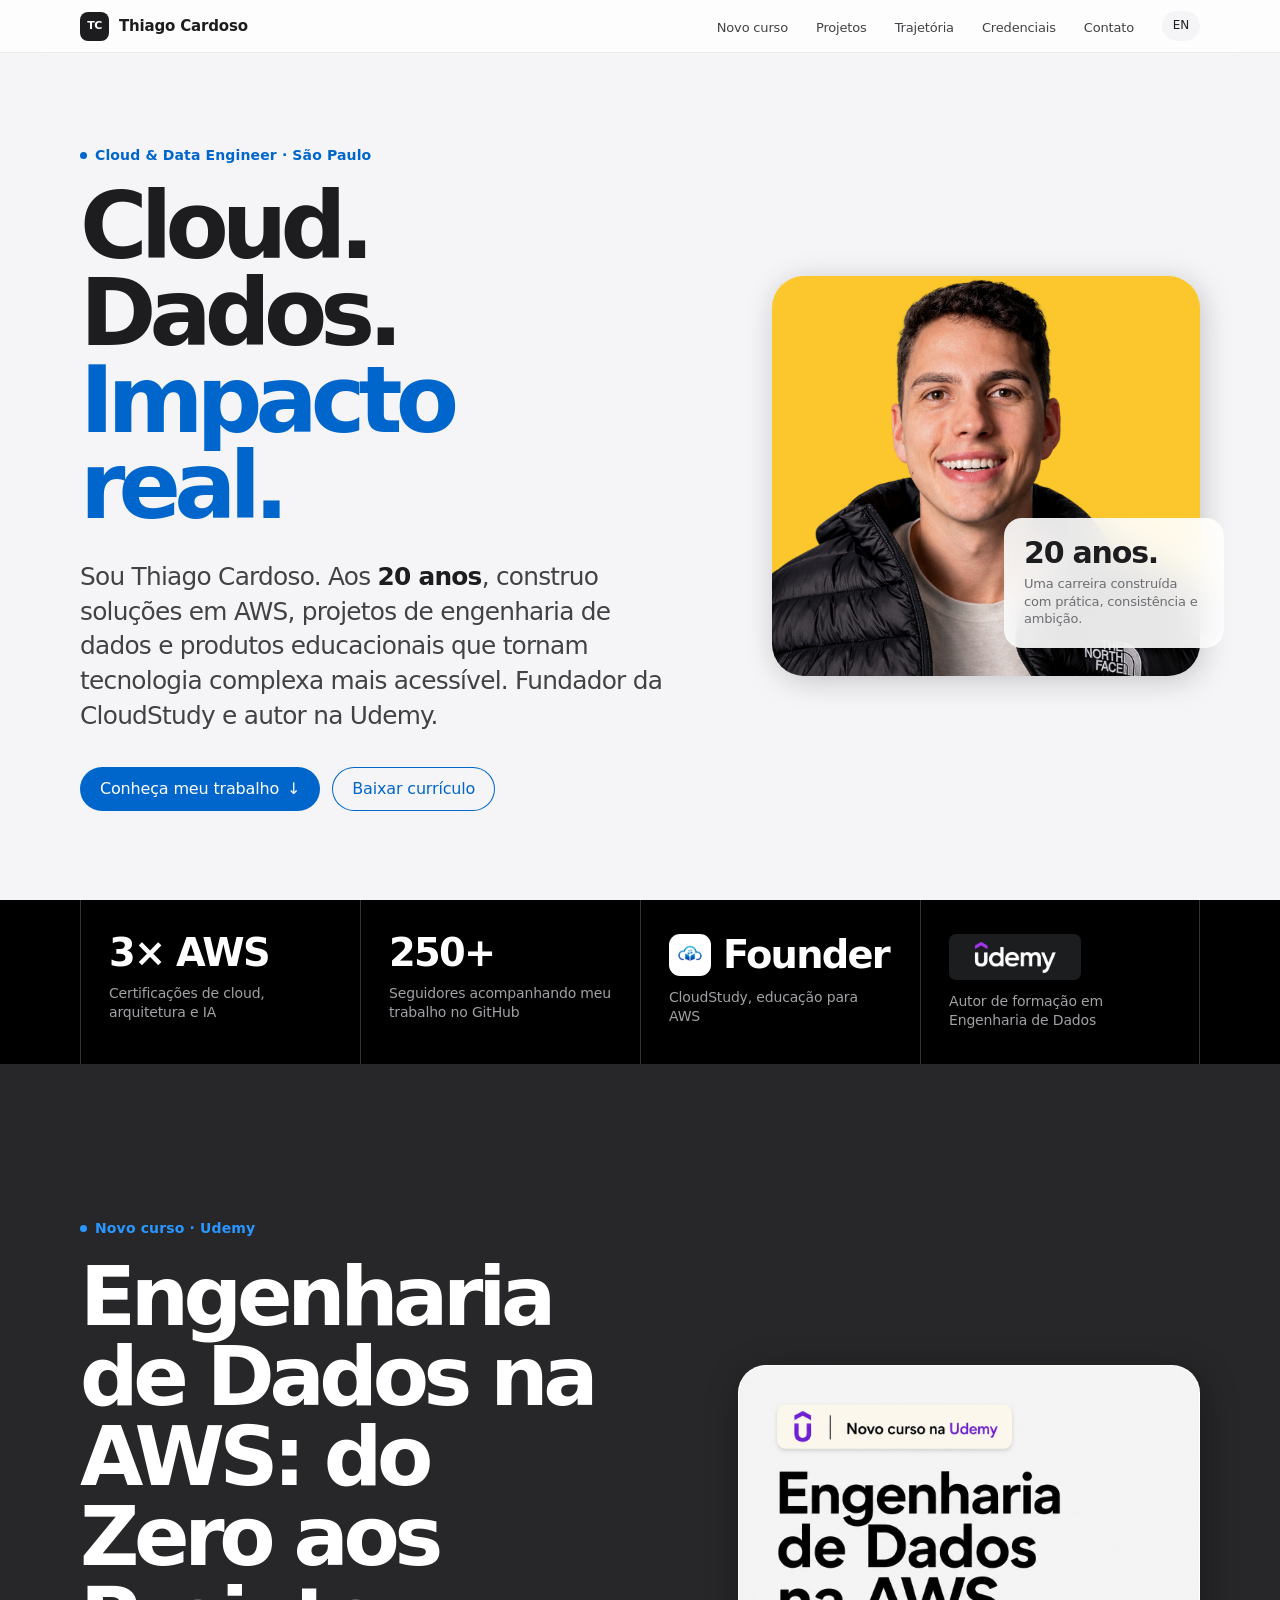
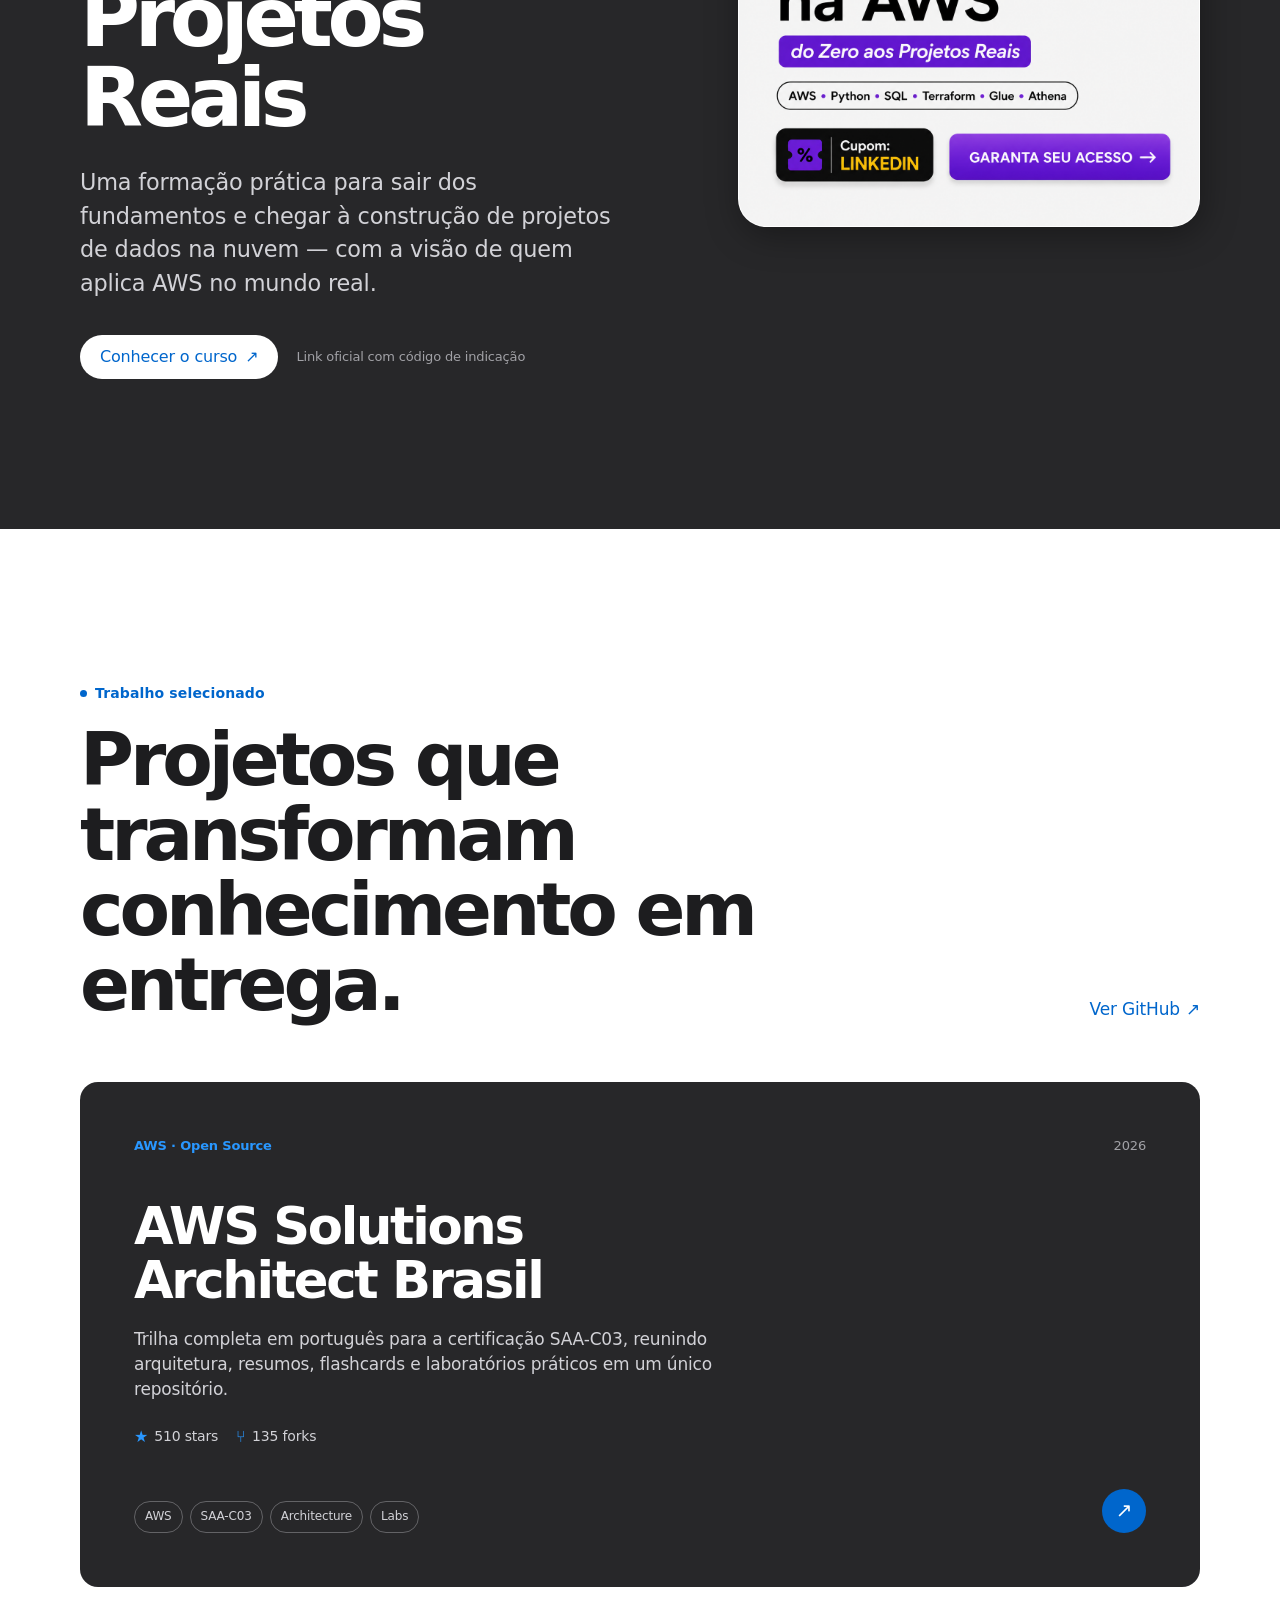
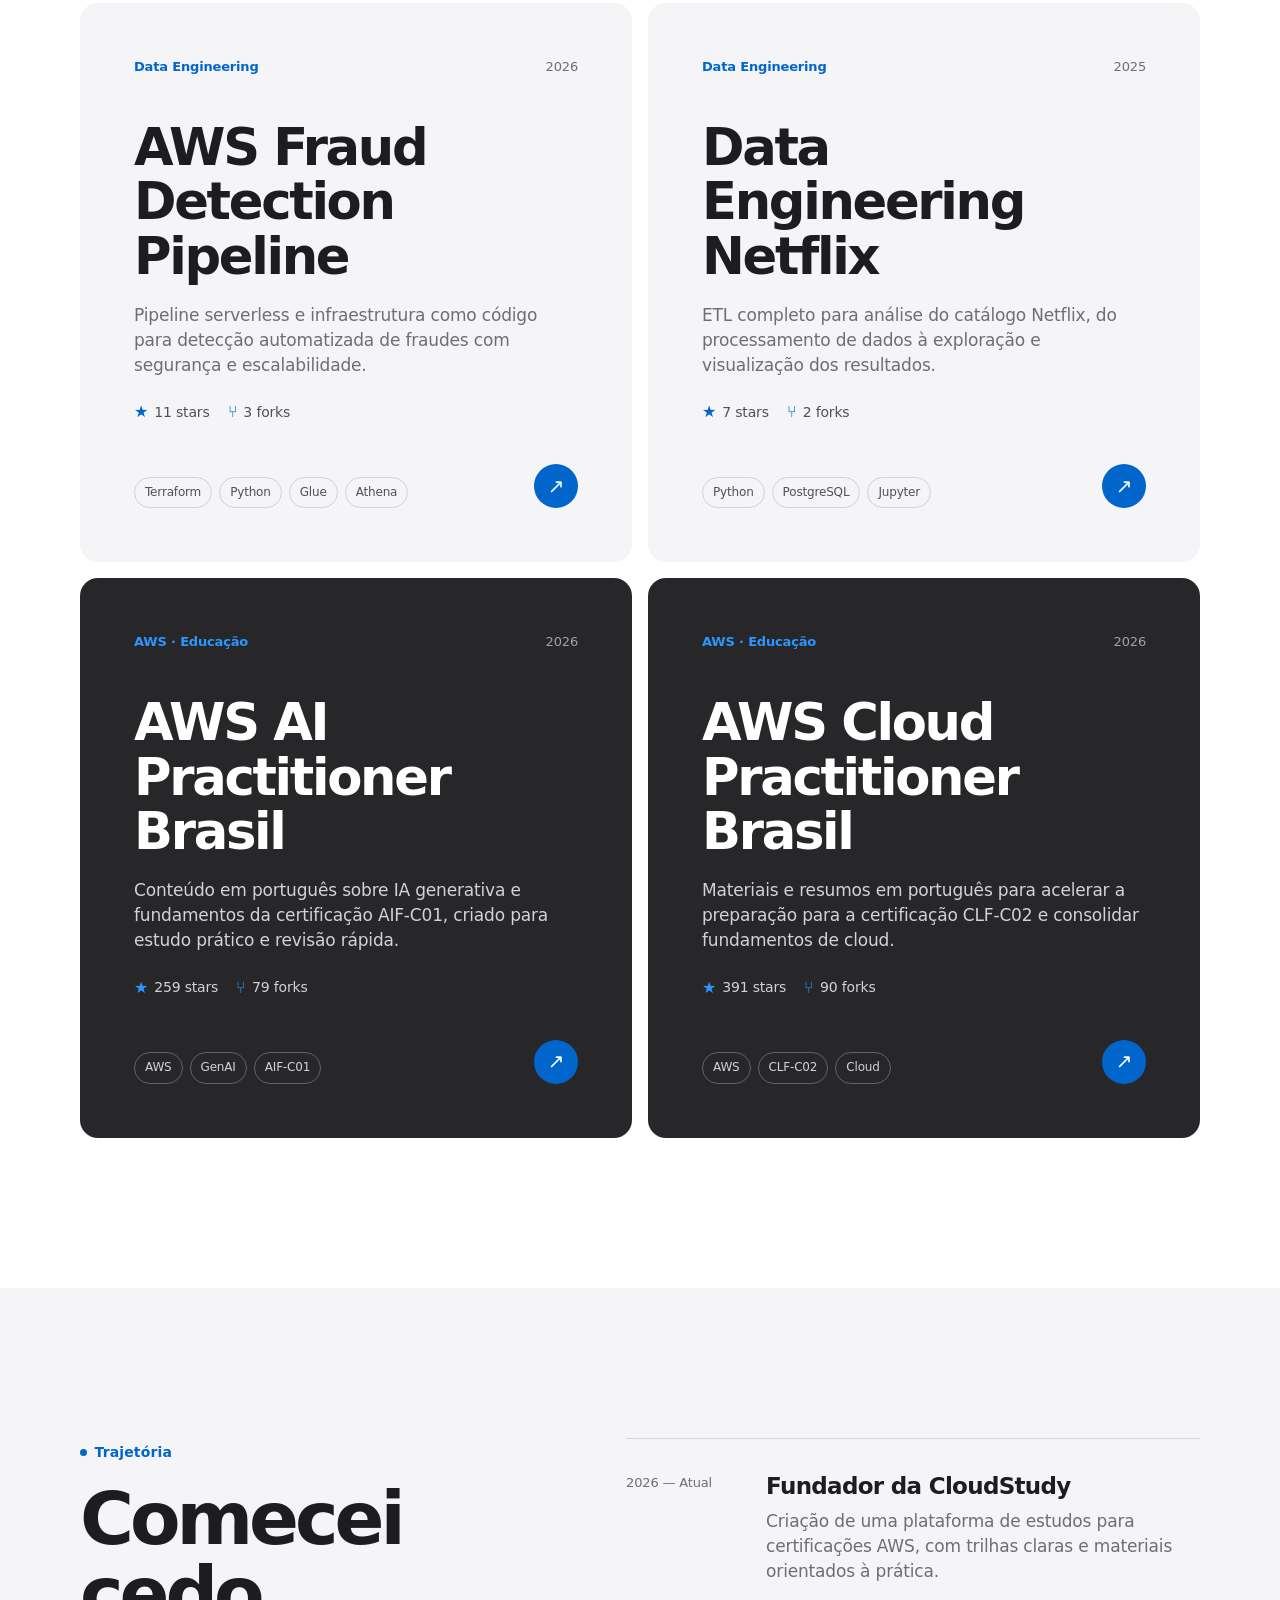
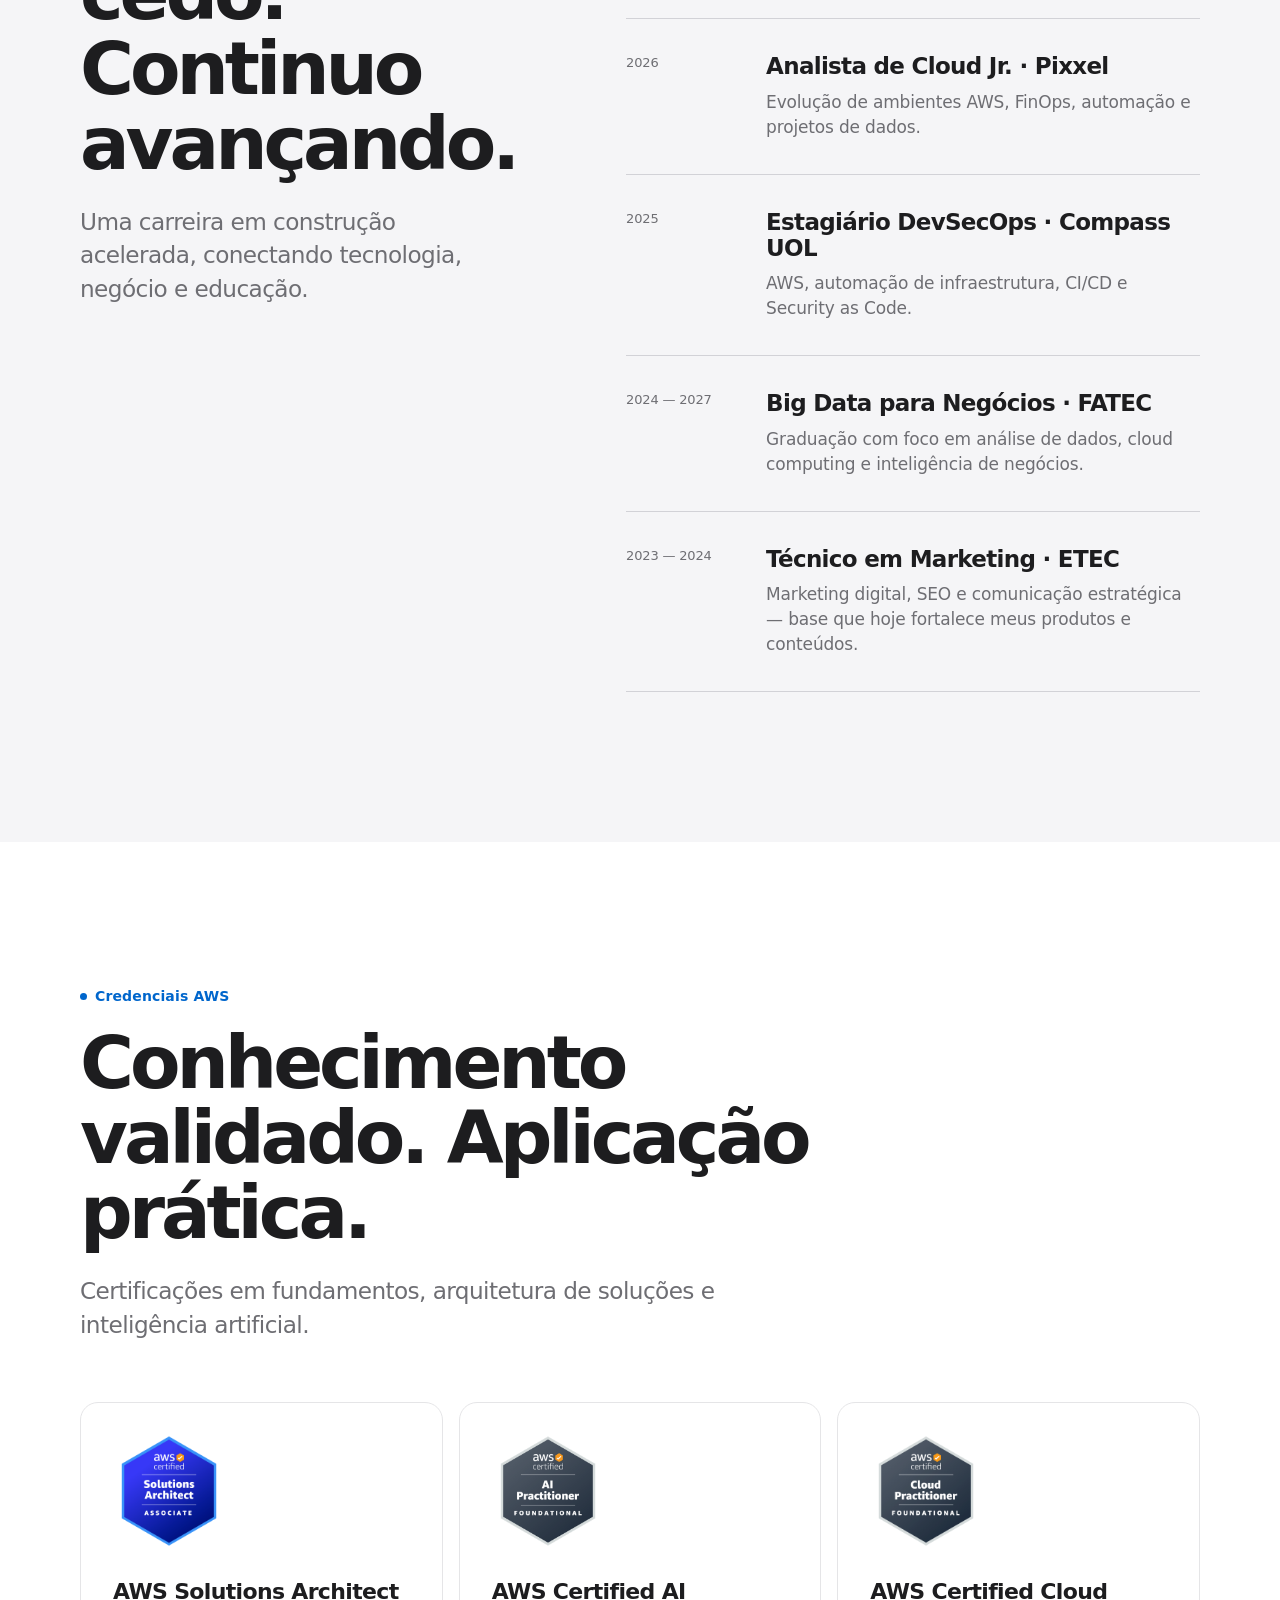
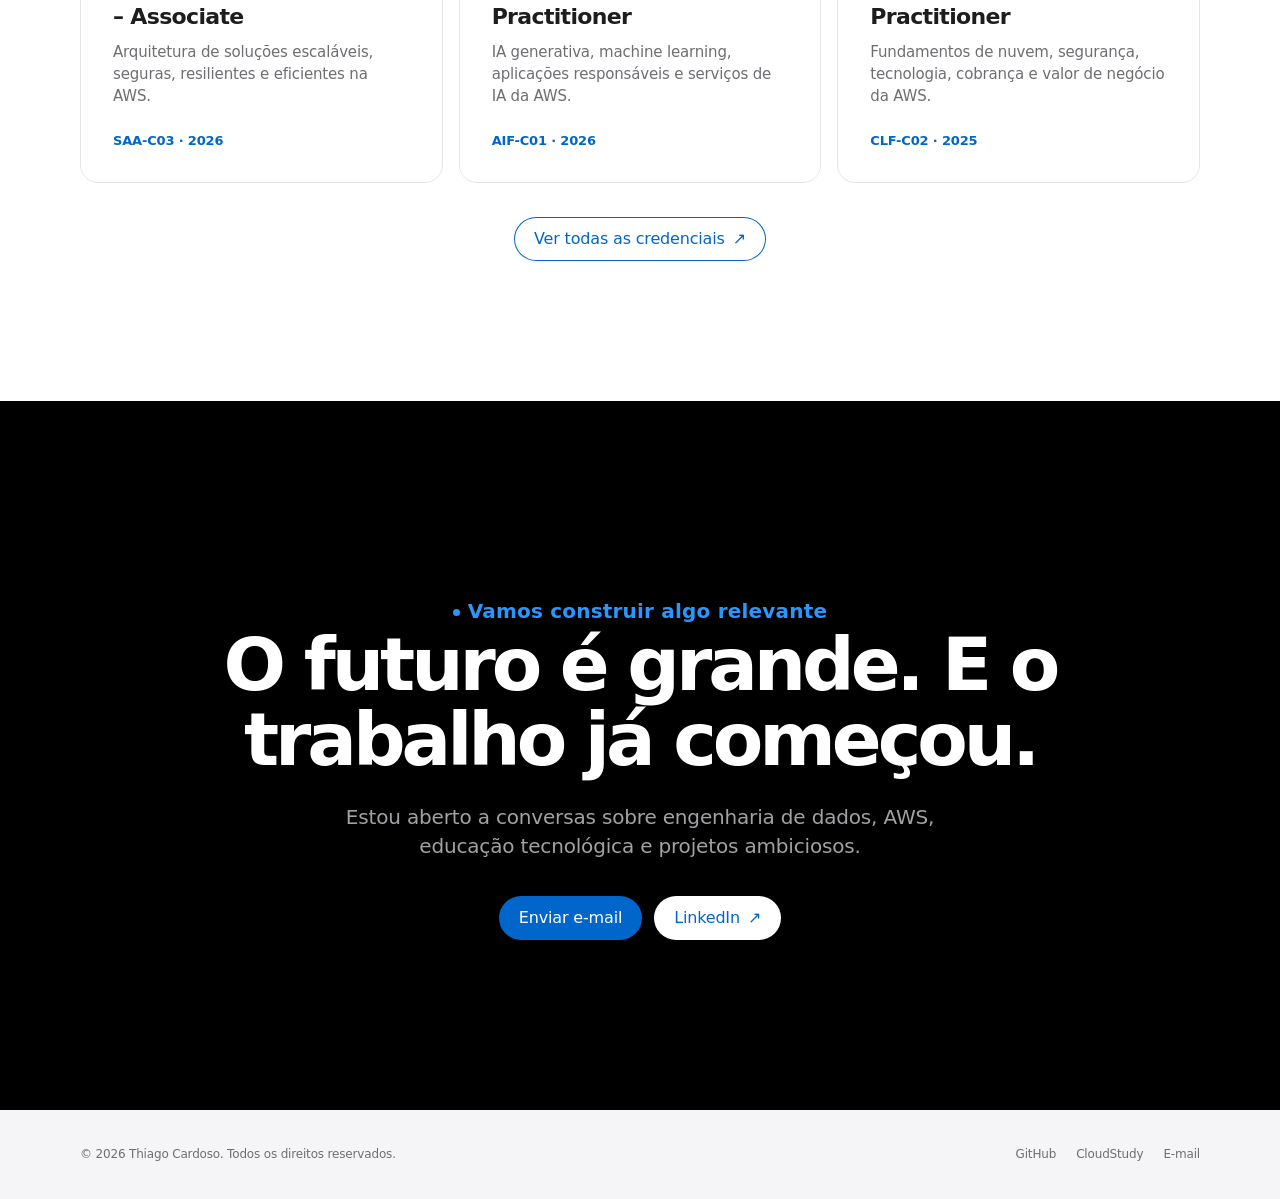
==== commit d970a3a0: "fix(portfolio): remove legacy CSS causing overlaps" ====
--- a/index.html
+++ b/index.html
@@ -793,504 +793,6 @@
             *, *::before, *::after { scroll-behavior: auto !important; transition-duration: .01ms !important; }
             .reveal { opacity: 1; transform: none; }
         }
-
-        /* Strategic portfolio layer */
-        .section-kicker,
-        .eyebrow {
-            display: inline-flex;
-            align-items: center;
-            gap: 8px;
-            margin-bottom: 14px;
-            color: var(--accent-primary);
-            font-family: 'JetBrains Mono', monospace;
-            font-size: 0.78rem;
-            font-weight: 700;
-            letter-spacing: 0.08em;
-            text-transform: uppercase;
-        }
-
-        .section-intro {
-            max-width: 760px;
-            margin: -26px auto 42px;
-            color: var(--ink-body);
-            text-align: center;
-            font-size: 1rem;
-            line-height: 1.8;
-        }
-
-        .proof-strip {
-            display: flex;
-            flex-wrap: wrap;
-            gap: 10px;
-            margin-top: 22px;
-        }
-
-        .proof-pill {
-            display: inline-flex;
-            align-items: center;
-            gap: 8px;
-            padding: 9px 12px;
-            border: 1px solid rgba(37, 99, 235, 0.13);
-            border-radius: 999px;
-            background: rgba(255, 255, 255, 0.82);
-            color: var(--ink-body);
-            font-size: 0.84rem;
-            font-weight: 600;
-        }
-
-        .proof-pill i {
-            color: var(--accent-primary);
-        }
-
-        .about-grid,
-        .cloudstudy-grid {
-            display: grid;
-            grid-template-columns: minmax(0, 1.1fr) minmax(300px, 0.9fr);
-            gap: 22px;
-            align-items: stretch;
-        }
-
-        .signal-panel,
-        .focus-panel,
-        .cloudstudy-panel,
-        .why-panel {
-            padding: 30px;
-            border-radius: 30px;
-            background: var(--page-shell);
-            border: 1px solid var(--panel-border-strong);
-            box-shadow: var(--panel-shadow);
-            backdrop-filter: blur(16px);
-        }
-
-        .signal-panel h3,
-        .focus-panel h3,
-        .cloudstudy-panel h3,
-        .why-panel h3 {
-            margin-bottom: 12px;
-            color: var(--ink-strong);
-            font-size: 1.35rem;
-            letter-spacing: -0.03em;
-        }
-
-        .signal-panel p,
-        .focus-panel p,
-        .cloudstudy-panel p,
-        .why-panel p {
-            color: var(--ink-body);
-            line-height: 1.8;
-        }
-
-        .focus-list {
-            display: grid;
-            gap: 12px;
-            margin-top: 20px;
-            list-style: none;
-        }
-
-        .focus-list li {
-            display: flex;
-            align-items: flex-start;
-            gap: 10px;
-            color: var(--ink-body);
-            line-height: 1.6;
-        }
-
-        .focus-list i {
-            margin-top: 4px;
-            color: var(--accent-primary);
-        }
-
-        .projects-subsection + .projects-subsection {
-            margin-top: 46px;
-        }
-
-        .subsection-heading {
-            display: flex;
-            align-items: flex-end;
-            justify-content: space-between;
-            gap: 20px;
-            margin: 0 auto 20px;
-            max-width: 1080px;
-        }
-
-        .subsection-heading h3 {
-            color: var(--ink-strong);
-            font-size: 1.45rem;
-            letter-spacing: -0.03em;
-        }
-
-        .subsection-heading p {
-            max-width: 560px;
-            color: var(--ink-body);
-            line-height: 1.7;
-            font-size: 0.95rem;
-        }
-
-        .projects-grid > .subsection-heading {
-            grid-column: 1 / -1;
-            margin-top: 24px;
-        }
-
-        .cloudstudy-actions {
-            display: flex;
-            flex-wrap: wrap;
-            gap: 12px;
-            margin-top: 24px;
-        }
-
-        @media (max-width: 1100px) {
-            .about-grid,
-            .cloudstudy-grid {
-                grid-template-columns: 1fr;
-            }
-        }
-
-        @media (max-width: 768px) {
-            .subsection-heading {
-                display: grid;
-                gap: 10px;
-            }
-
-            .proof-strip {
-                justify-content: center;
-            }
-        }
-
-        @media (max-width: 992px) {
-            body.menu-open {
-                overflow: hidden;
-            }
-
-            header {
-                overflow: visible;
-            }
-
-            header .container {
-                width: 100%;
-                padding: 0;
-            }
-
-            .navbar {
-                flex-wrap: nowrap;
-                min-height: 64px;
-                padding: 10px 10px 10px 14px;
-                gap: 10px;
-            }
-
-            .logo {
-                flex: 1;
-                min-width: 0;
-                gap: 9px;
-            }
-
-            .logo-icon {
-                width: 34px;
-                height: 34px;
-                display: inline-grid;
-                place-items: center;
-                flex: 0 0 auto;
-                border-radius: 10px;
-                background: var(--accent-gradient);
-                color: #ffffff;
-                font-size: 0.86rem;
-                box-shadow: 0 10px 22px rgba(37, 99, 235, 0.18);
-            }
-
-            .logo-text {
-                display: block;
-                max-width: 180px;
-                overflow: hidden;
-                text-overflow: ellipsis;
-                white-space: nowrap;
-                font-size: 0.98rem;
-            }
-
-            .nav-right {
-                flex: 0 0 auto;
-                gap: 7px;
-            }
-
-            .nav-right>.nav-buttons {
-                display: flex;
-                gap: 7px;
-            }
-
-            .nav-links .nav-buttons {
-                display: none !important;
-            }
-
-            .lang-btn,
-            .hamburger {
-                width: 38px;
-                height: 38px;
-                min-width: 38px;
-                border-radius: 12px;
-            }
-
-            .lang-btn {
-                padding: 0;
-                font-size: 0.72rem;
-            }
-
-            .hamburger {
-                display: inline-flex;
-                align-items: center;
-                justify-content: center;
-                flex-direction: column;
-                gap: 4px;
-                padding: 0;
-                border: 1px solid rgba(148, 163, 184, 0.22);
-                background: rgba(255, 255, 255, 0.92);
-                box-shadow: 0 10px 24px rgba(15, 23, 42, 0.06);
-            }
-
-            .hamburger span {
-                width: 18px;
-                height: 2px;
-            }
-
-            .hamburger.active span:nth-child(1) {
-                transform: rotate(45deg) translate(4px, 4px);
-            }
-
-            .hamburger.active span:nth-child(3) {
-                transform: rotate(-45deg) translate(4px, -4px);
-            }
-
-            .nav-links {
-                position: absolute;
-                top: calc(100% + 10px);
-                left: 0;
-                right: 0;
-                width: 100%;
-                max-width: none;
-                height: auto;
-                max-height: calc(100vh - 104px);
-                display: grid;
-                grid-template-columns: repeat(2, minmax(0, 1fr));
-                gap: 8px;
-                padding: 12px;
-                overflow-y: auto;
-                background: rgba(255, 255, 255, 0.96);
-                border: 1px solid rgba(148, 163, 184, 0.20);
-                border-radius: 18px;
-                box-shadow: 0 24px 50px rgba(15, 23, 42, 0.14);
-                backdrop-filter: blur(18px) saturate(180%);
-                opacity: 0;
-                visibility: hidden;
-                pointer-events: none;
-                transform: translateY(-8px) scale(0.98);
-                transform-origin: top center;
-                transition: opacity 0.22s ease, transform 0.22s ease, visibility 0.22s ease;
-            }
-
-            .nav-links.active {
-                right: 0;
-                opacity: 1;
-                visibility: visible;
-                pointer-events: auto;
-                transform: translateY(0) scale(1);
-            }
-
-            .nav-links li {
-                min-width: 0;
-            }
-
-            .nav-links li:nth-child(6) {
-                grid-column: 1 / -1;
-            }
-
-            .nav-links a {
-                display: flex;
-                align-items: center;
-                justify-content: center;
-                width: 100%;
-                min-height: 42px;
-                padding: 10px 8px;
-                border: 1px solid rgba(148, 163, 184, 0.16);
-                border-radius: 12px;
-                background: rgba(248, 250, 252, 0.88);
-                color: var(--ink-body);
-                font-size: 0.78rem;
-                font-weight: 700;
-                line-height: 1.15;
-                overflow: hidden;
-                text-align: center;
-                text-overflow: ellipsis;
-                white-space: nowrap;
-            }
-
-            .nav-links a::before,
-            .nav-links a::after {
-                display: none;
-            }
-
-            .nav-links a:hover,
-            .nav-links a.active {
-                background: var(--accent-gradient);
-                border-color: transparent;
-                color: #ffffff;
-            }
-
-            .scroll-progress-label {
-                display: none;
-            }
-
-        }
-
-        @media (max-width: 430px) {
-            header {
-                top: 8px;
-                width: calc(100% - 14px);
-                border-radius: 18px;
-            }
-
-            .navbar {
-                min-height: 58px;
-                padding: 9px;
-            }
-
-            .logo {
-                gap: 7px;
-            }
-
-            .logo-icon {
-                width: 32px;
-                height: 32px;
-                border-radius: 9px;
-                font-size: 0.78rem;
-            }
-
-            .logo-text {
-                max-width: 104px;
-                font-size: 0.88rem;
-            }
-
-            .nav-right,
-            .nav-right>.nav-buttons {
-                gap: 5px;
-            }
-
-            .lang-btn,
-            .hamburger {
-                width: 36px;
-                height: 36px;
-                min-width: 36px;
-                border-radius: 11px;
-            }
-
-            .nav-links {
-                top: calc(100% + 8px);
-                gap: 7px;
-                padding: 10px;
-                border-radius: 16px;
-                max-height: calc(100vh - 88px);
-            }
-
-            .nav-links a {
-                min-height: 40px;
-                padding: 9px 6px;
-                font-size: 0.72rem;
-            }
-        }
-
-        @media (max-width: 768px) {
-            #home .container {
-                width: min(100%, 390px);
-                padding: 0;
-            }
-
-            .home-content {
-                display: flex;
-                flex-direction: column;
-                align-items: center;
-                width: 100%;
-                gap: 18px;
-            }
-
-            .home-image,
-            .home-text {
-                width: 100%;
-                margin-left: auto;
-                margin-right: auto;
-            }
-
-            .home-image {
-                --hero-media-width: min(calc(100vw - 90px), 318px);
-                width: var(--hero-media-width) !important;
-                max-width: var(--hero-media-width) !important;
-                gap: 14px;
-                justify-items: stretch;
-                align-items: stretch;
-            }
-
-            .home-image-frame,
-            .cert-badge {
-                width: 100% !important;
-                max-width: none !important;
-                margin-left: 0 !important;
-                margin-right: 0 !important;
-                justify-self: stretch;
-            }
-
-            .cert-badge {
-                position: relative !important;
-                top: auto !important;
-                right: auto !important;
-                bottom: auto !important;
-                left: auto !important;
-                align-self: center;
-                transform: none !important;
-            }
-
-            .home-text {
-                max-width: 374px;
-            }
-
-            .hero-status {
-                display: grid;
-                grid-template-columns: auto minmax(0, 1fr);
-                column-gap: 10px;
-                row-gap: 3px;
-                width: 100%;
-                max-width: 340px;
-                padding: 12px 14px;
-                text-align: left;
-                justify-content: initial;
-            }
-
-            .hero-status .status-dot {
-                grid-row: 1 / span 2;
-                align-self: center;
-            }
-
-            .hero-status .status-divider {
-                display: none;
-            }
-
-            .hero-status span:not(.status-dot):not(.status-divider) {
-                min-width: 0;
-            }
-        }
-
-        @media (max-width: 430px) {
-            #home .container {
-                width: calc(100% - 28px);
-            }
-
-            .home-image {
-                --hero-media-width: min(calc(100vw - 90px), 318px);
-            }
-
-            .home-image-frame,
-            .cert-badge {
-                max-width: none !important;
-            }
-
-            .home-text {
-                max-width: 100%;
-            }
-        }
     </style>
 </head>
 <body>
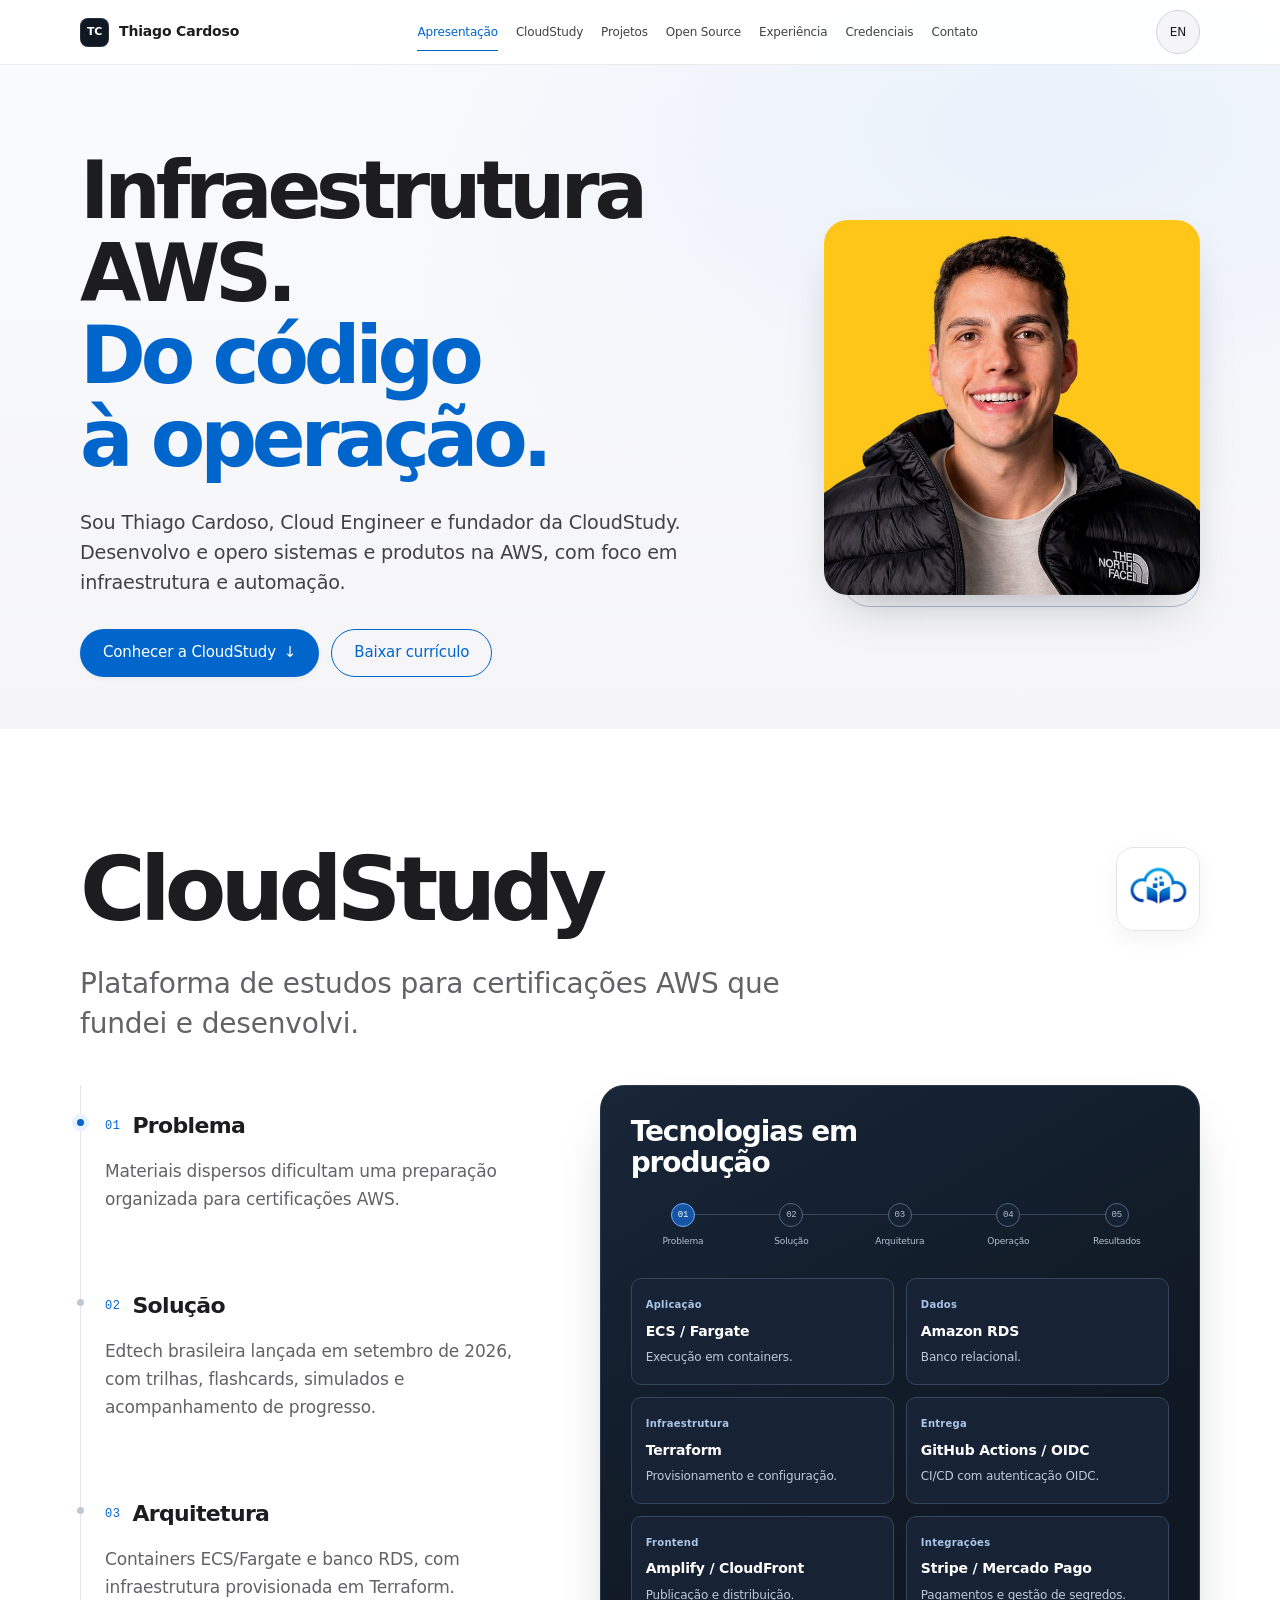
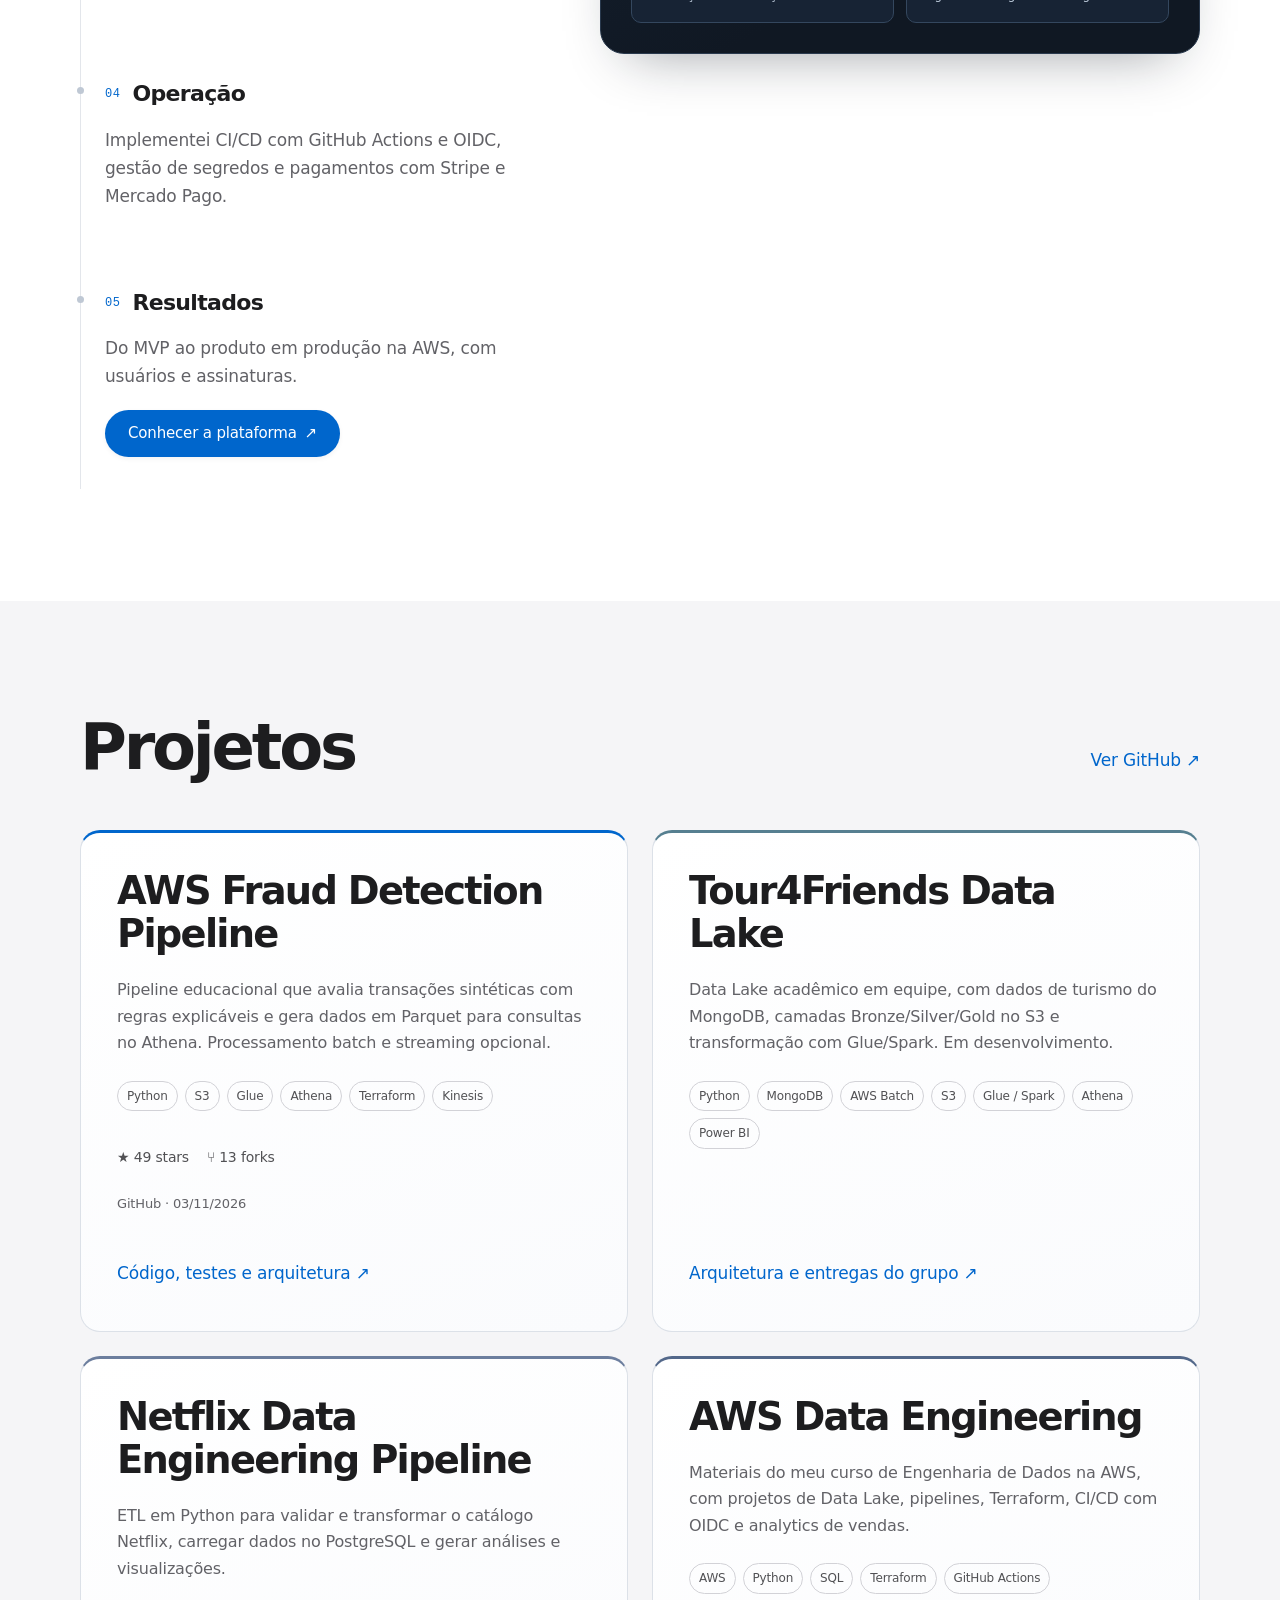
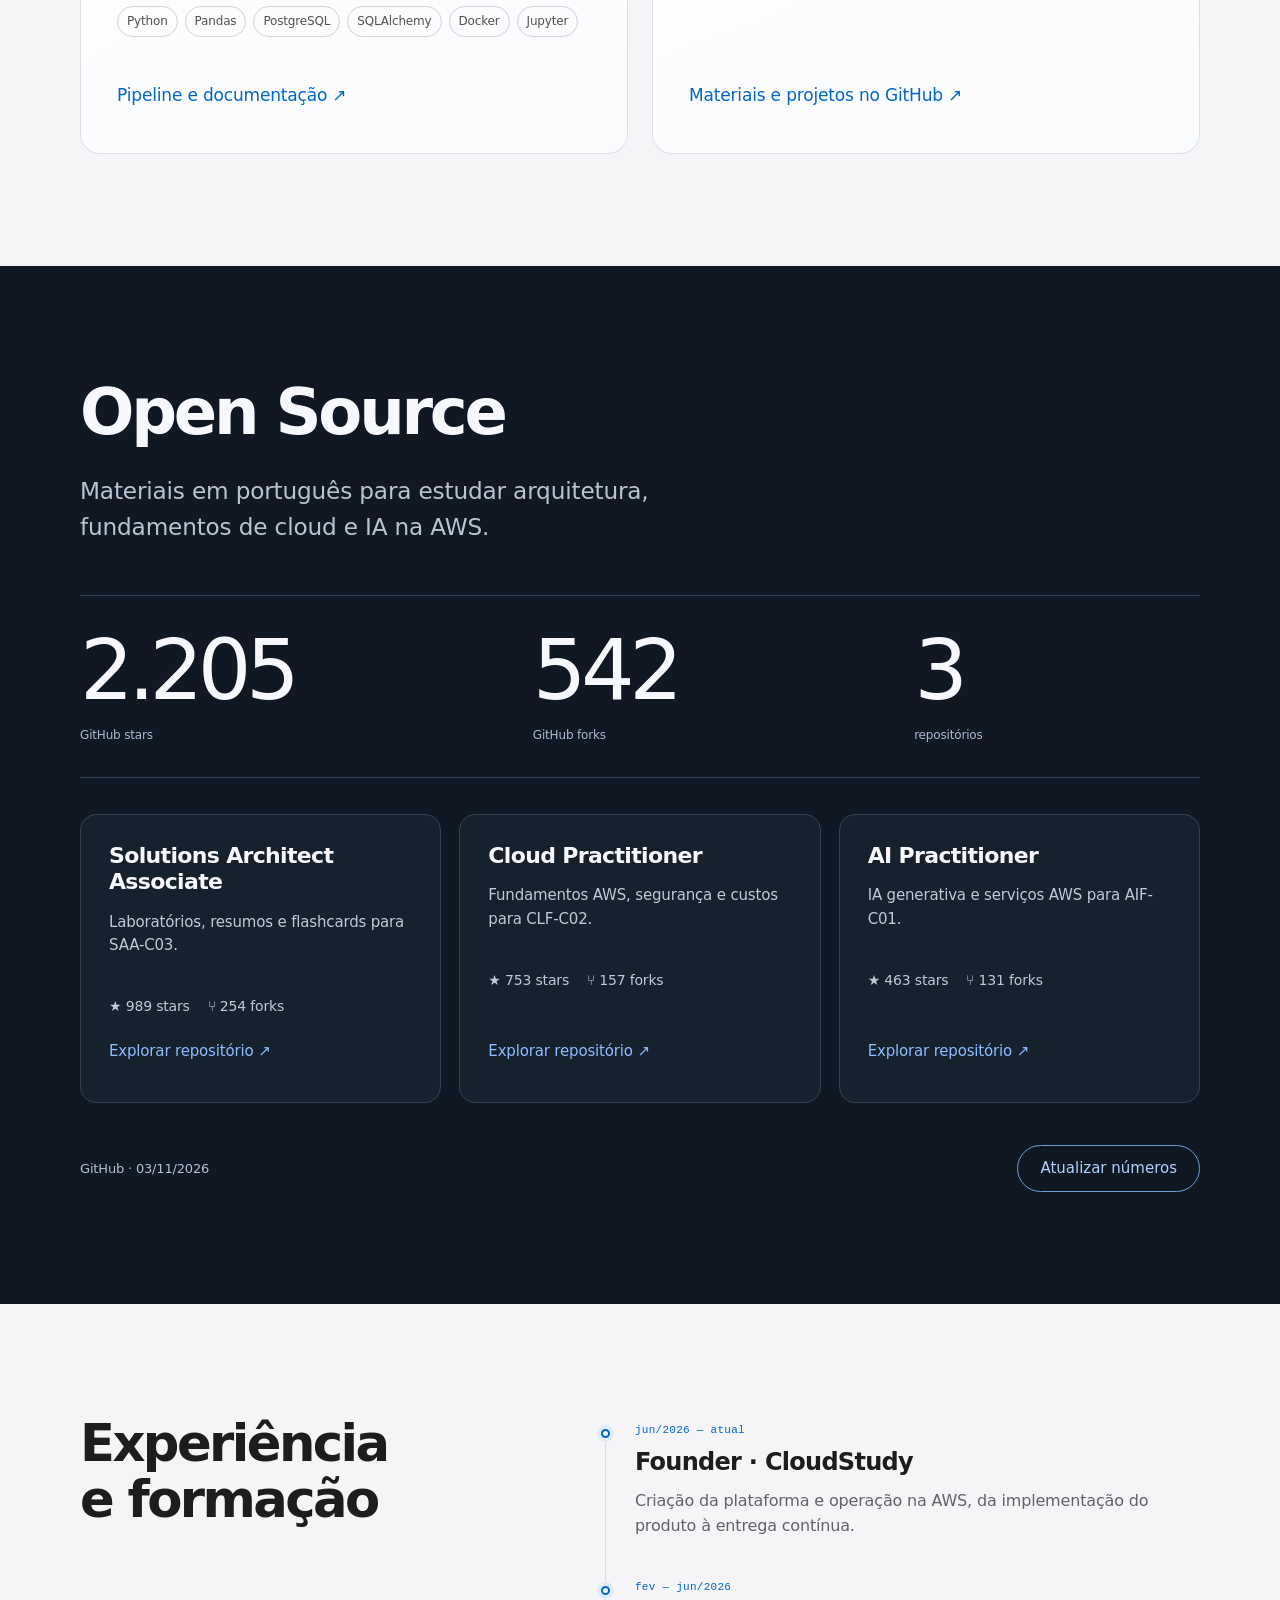
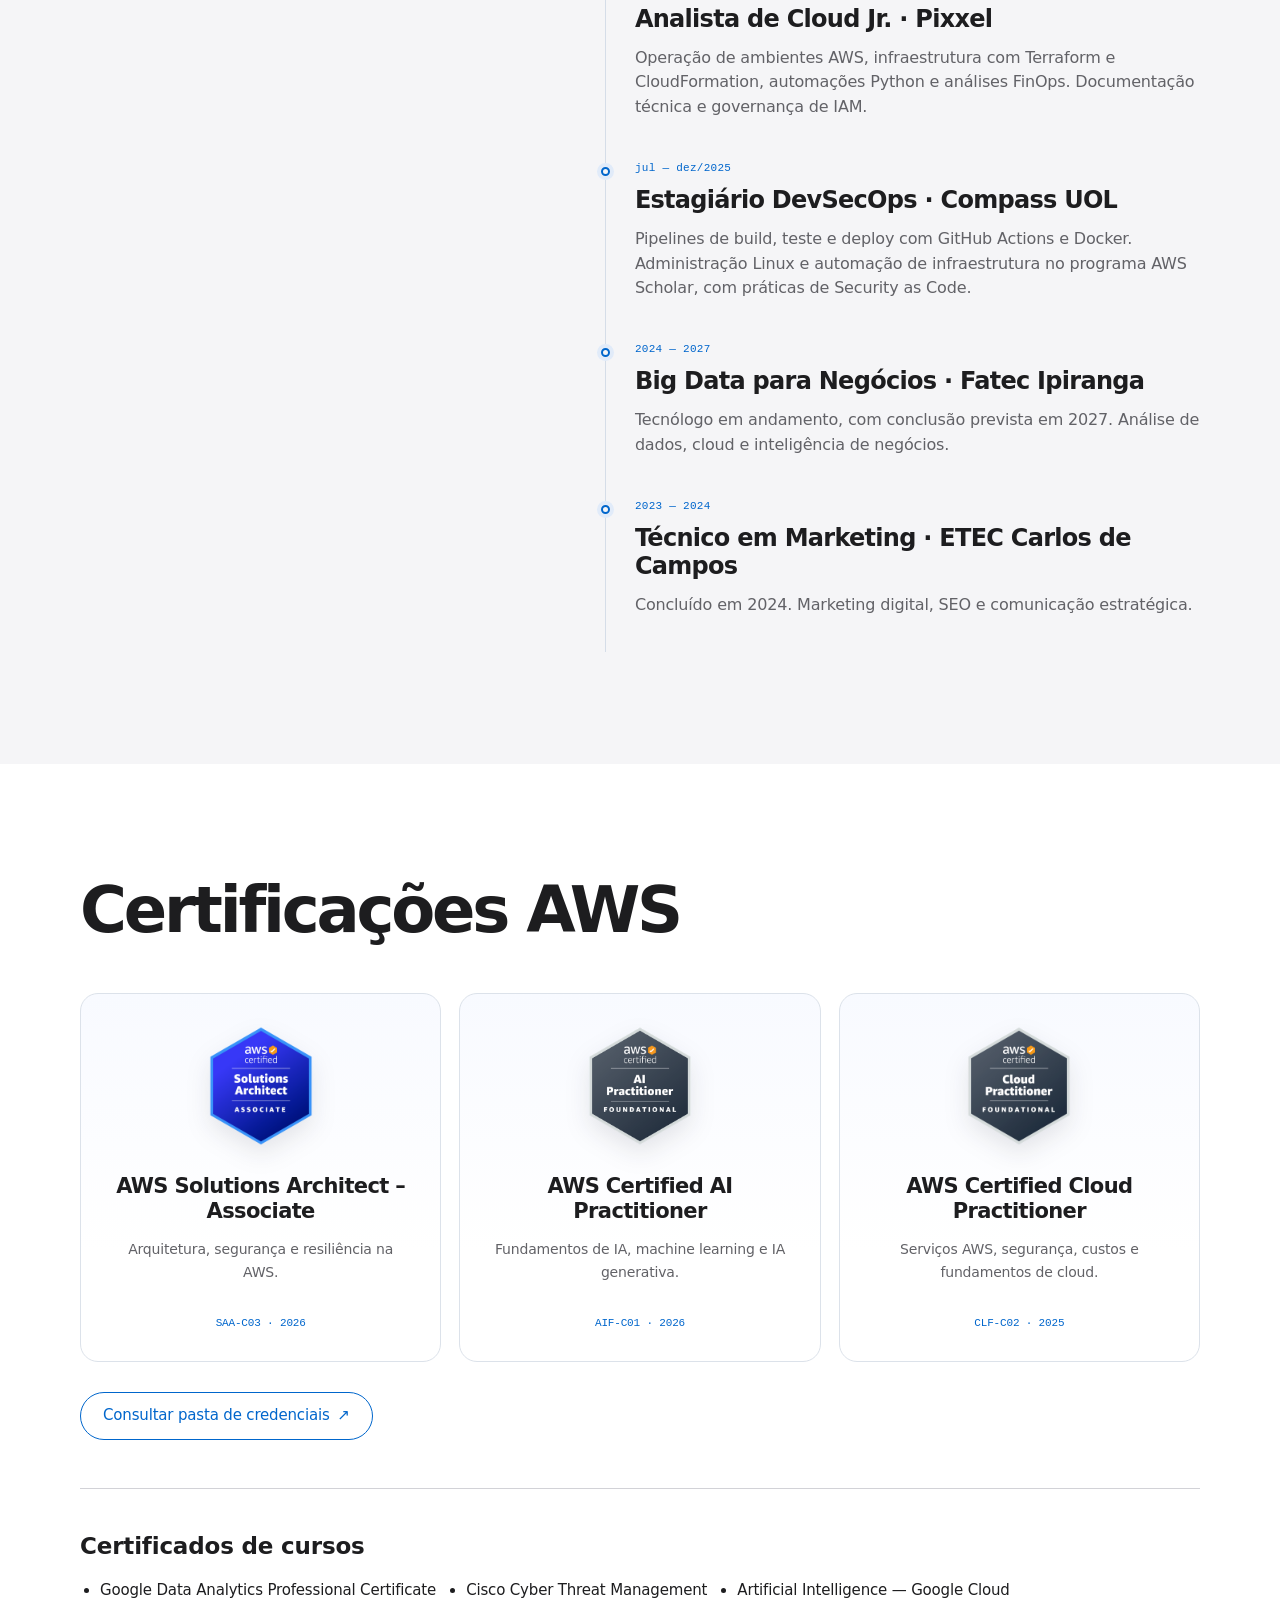
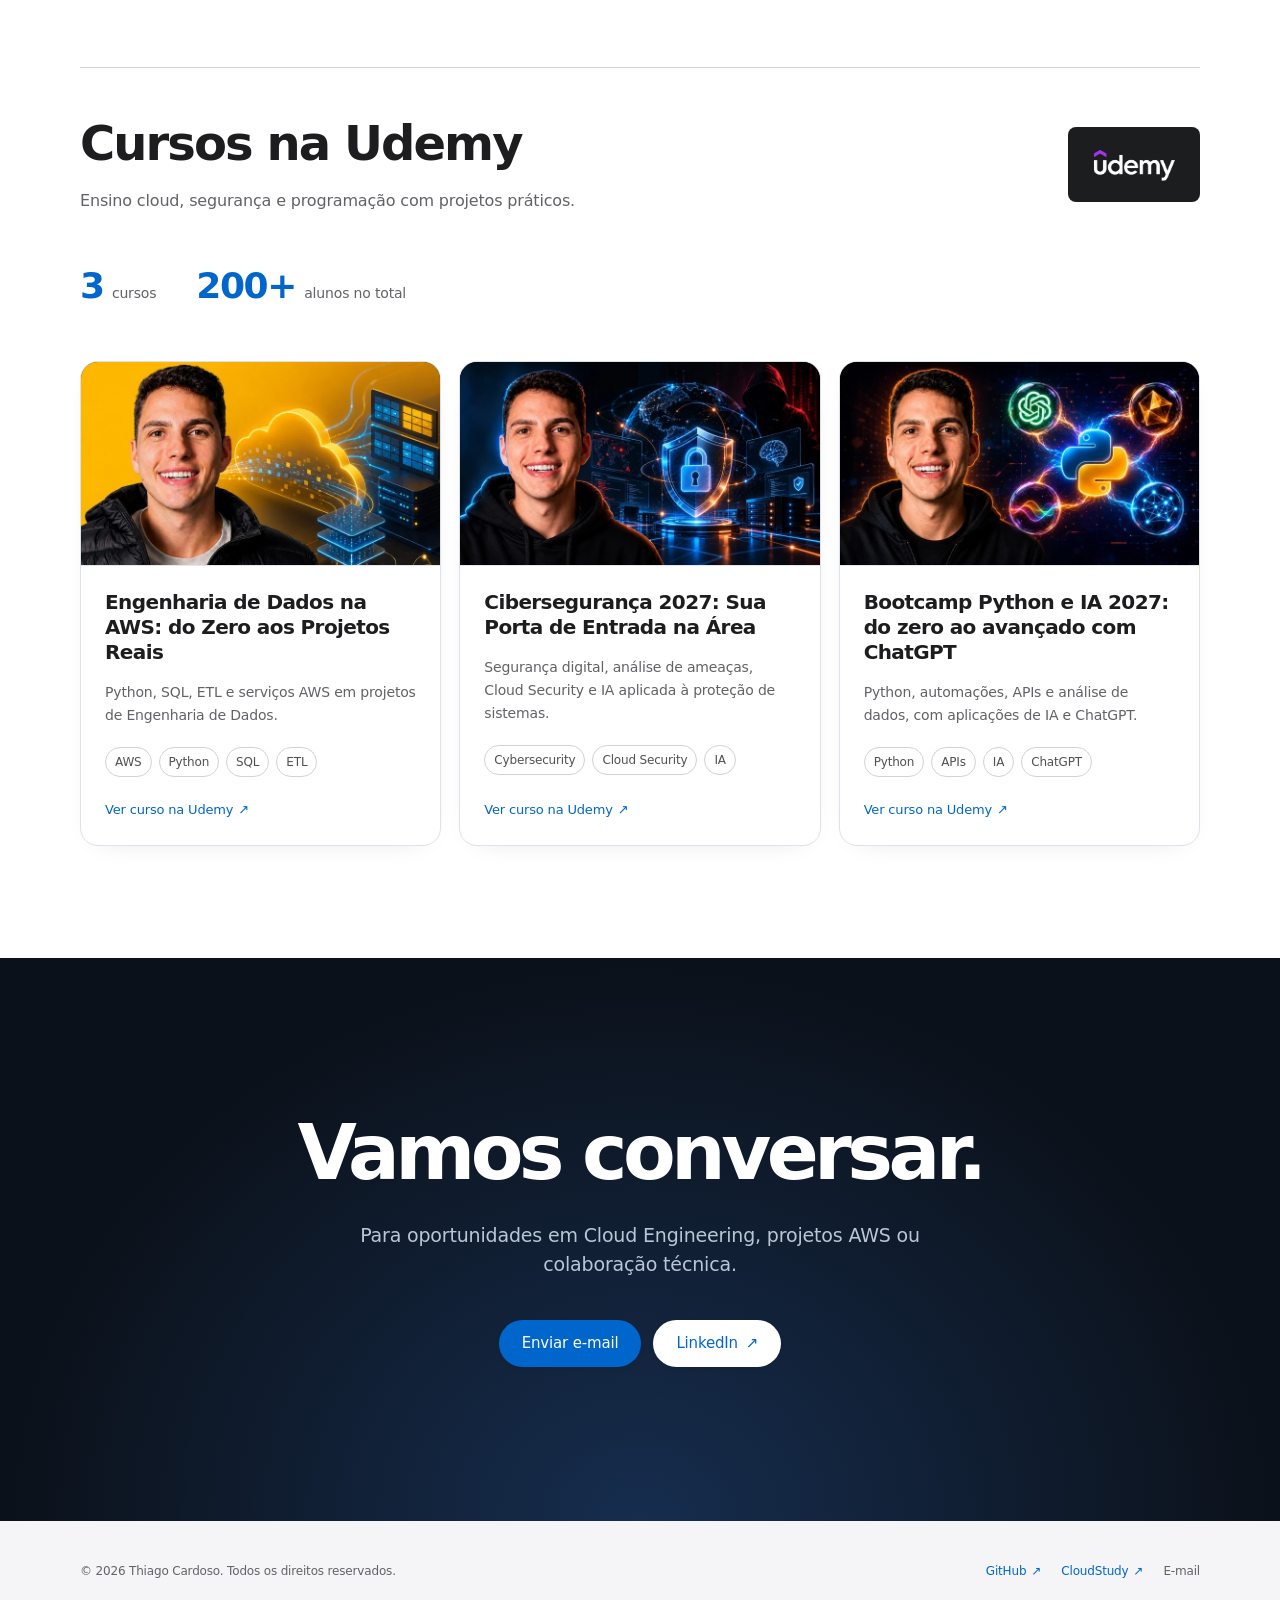
==== commit 9e00c5ac: "feat(portfolio): publish V3.1 editorial and visual refinement" ====
--- a/index.html
+++ b/index.html
@@ -2,1151 +2,234 @@
 <html lang="pt-BR">
 <head>
     <meta charset="utf-8">
-    <meta name="viewport" content="width=device-width, initial-scale=1">
+    <meta name="viewport" content="width=device-width, initial-scale=1, viewport-fit=cover">
     <meta name="theme-color" content="#ffffff">
-    <meta name="description" content="Thiago Cardoso — engenheiro de dados e cloud AWS, fundador da CloudStudy e autor na Udemy. Projetos reais, certificações e conteúdo técnico aos 20 anos.">
     <meta name="author" content="Thiago Cardoso">
+    <title>Thiago Cardoso — Cloud Engineer | AWS e infraestrutura</title>
+    <meta name="description" content="Cloud Engineer com foco em AWS, arquitetura, infraestrutura e automação. Fundador da CloudStudy, com experiência em Cloud e DevSecOps, projetos de dados e open source.">
+    <link rel="canonical" href="https://thiago-code-lab.github.io/">
+    <link rel="alternate" hreflang="pt-BR" href="https://thiago-code-lab.github.io/?lang=pt">
+    <link rel="alternate" hreflang="en" href="https://thiago-code-lab.github.io/?lang=en">
+    <link rel="alternate" hreflang="x-default" href="https://thiago-code-lab.github.io/">
     <meta property="og:type" content="website">
-    <meta property="og:title" content="Thiago Cardoso — Cloud & Data Engineer">
-    <meta property="og:description" content="Cloud, dados e educação tecnológica transformados em projetos reais.">
-    <meta property="og:image" content="thiago.jpg">
+    <meta property="og:url" content="https://thiago-code-lab.github.io/">
+    <meta property="og:title" content="Thiago Cardoso — Cloud Engineer">
+    <meta property="og:description" content="AWS, infraestrutura e automação: do código à operação de um produto.">
+    <meta property="og:image" content="https://thiago-code-lab.github.io/thiago-720.jpg">
+    <meta property="og:image:type" content="image/jpeg">
+    <meta property="og:image:width" content="720">
+    <meta property="og:image:height" content="720">
+    <meta property="og:image:alt" content="Retrato profissional de Thiago Cardoso">
     <meta property="og:locale" content="pt_BR">
+    <meta property="og:locale:alternate" content="en_US">
+    <meta name="twitter:card" content="summary">
+    <meta name="twitter:title" content="Thiago Cardoso — Cloud Engineer">
+    <meta name="twitter:description" content="AWS, infraestrutura e automação: do código à operação de um produto.">
+    <meta name="twitter:image" content="https://thiago-code-lab.github.io/thiago-720.jpg">
+    <meta name="twitter:image:alt" content="Retrato profissional de Thiago Cardoso">
     <link rel="icon" href="favicon.svg" type="image/svg+xml">
-    <title>Thiago Cardoso — Cloud & Data Engineer</title>
-    <style>
-        :root {
-            --blue: #0066cc;
-            --blue-hover: #0071e3;
-            --blue-dark: #2997ff;
-            --ink: #1d1d1f;
-            --muted: #6e6e73;
-            --canvas: #ffffff;
-            --parchment: #f5f5f7;
-            --dark: #272729;
-            --black: #000000;
-            --hairline: #d2d2d7;
-            --max: 1120px;
-            --radius: 18px;
-            --ease: cubic-bezier(.2, .8, .2, 1);
-        }
-
-        *, *::before, *::after { box-sizing: border-box; }
-
-        html {
-            scroll-behavior: smooth;
-            scroll-padding-top: 96px;
-        }
-
-        body {
-            margin: 0;
-            color: var(--ink);
-            background: var(--canvas);
-            font-family: system-ui, -apple-system, BlinkMacSystemFont, "Segoe UI", sans-serif;
-            font-size: 17px;
-            line-height: 1.47;
-            letter-spacing: -.01em;
-            -webkit-font-smoothing: antialiased;
-            overflow-x: clip;
-        }
-
-        body.menu-open { overflow: hidden; }
-
-        img { display: block; max-width: 100%; }
-        a { color: inherit; }
-        button, a { -webkit-tap-highlight-color: transparent; }
-        button { font: inherit; }
-
-        :focus-visible {
-            outline: 2px solid var(--blue-hover);
-            outline-offset: 4px;
-        }
-
-        .skip-link {
-            position: fixed;
-            z-index: 1000;
-            top: 10px;
-            left: 10px;
-            padding: 10px 16px;
-            color: #fff;
-            background: var(--ink);
-            border-radius: 999px;
-            transform: translateY(-150%);
-        }
-
-        .skip-link:focus { transform: translateY(0); }
-
-        .container {
-            width: min(calc(100% - 48px), var(--max));
-            margin-inline: auto;
-        }
-
-        .eyebrow {
-            display: inline-flex;
-            align-items: center;
-            gap: 8px;
-            margin: 0 0 18px;
-            color: var(--blue);
-            font-size: 14px;
-            font-weight: 600;
-            letter-spacing: .01em;
-        }
-
-        .eyebrow::before {
-            width: 7px;
-            height: 7px;
-            background: currentColor;
-            border-radius: 50%;
-            content: "";
-        }
-
-        .eyebrow.light { color: var(--blue-dark); }
-
-        .section-heading {
-            max-width: 820px;
-            margin: 0;
-            font-size: clamp(2.4rem, 6vw, 4.6rem);
-            font-weight: 600;
-            line-height: 1.02;
-            letter-spacing: -.055em;
-        }
-
-        .section-intro {
-            max-width: 680px;
-            margin: 24px 0 0;
-            color: var(--muted);
-            font-size: clamp(1.1rem, 2.2vw, 1.45rem);
-            line-height: 1.45;
-            letter-spacing: -.025em;
-        }
-
-        .btn {
-            display: inline-flex;
-            min-height: 44px;
-            align-items: center;
-            justify-content: center;
-            gap: 8px;
-            padding: 10px 20px;
-            border: 0;
-            border-radius: 999px;
-            color: #fff;
-            background: var(--blue);
-            font-size: 16px;
-            font-weight: 500;
-            line-height: 1;
-            text-decoration: none;
-            cursor: pointer;
-            transition: background .2s ease, transform .2s ease;
-        }
-
-        .btn:hover { background: var(--blue-hover); transform: translateY(-1px); }
-
-        .btn-secondary {
-            color: var(--blue);
-            background: transparent;
-            box-shadow: inset 0 0 0 1px var(--blue);
-        }
-
-        .btn-secondary:hover { color: #fff; }
-
-        .btn-light {
-            color: var(--blue);
-            background: #fff;
-        }
-
-        .btn-light:hover { color: var(--blue-hover); background: #fff; }
-
-        .text-link {
-            display: inline-flex;
-            align-items: center;
-            gap: 6px;
-            color: var(--blue);
-            font-weight: 500;
-            text-decoration: none;
-        }
-
-        .text-link::after { content: "↗"; transition: transform .2s ease; }
-        .text-link:hover::after { transform: translate(2px, -2px); }
-
-        .site-header {
-            position: fixed;
-            z-index: 100;
-            top: 0;
-            right: 0;
-            left: 0;
-            border-bottom: 1px solid rgba(0, 0, 0, .08);
-            background: rgba(255, 255, 255, .82);
-            backdrop-filter: saturate(180%) blur(18px);
-            -webkit-backdrop-filter: saturate(180%) blur(18px);
-        }
-
-        .nav {
-            display: flex;
-            min-height: 52px;
-            align-items: center;
-            justify-content: space-between;
-        }
-
-        .brand {
-            display: inline-flex;
-            align-items: center;
-            gap: 10px;
-            font-size: 15px;
-            font-weight: 600;
-            text-decoration: none;
-        }
-
-        .brand-mark {
-            display: grid;
-            width: 29px;
-            height: 29px;
-            place-items: center;
-            color: #fff;
-            background: var(--ink);
-            border-radius: 8px;
-            font-size: 11px;
-            letter-spacing: -.04em;
-        }
-
-        .nav-links {
-            display: flex;
-            align-items: center;
-            gap: 28px;
-            margin: 0;
-            padding: 0;
-            list-style: none;
-        }
-
-        .nav-links a {
-            color: #424245;
-            font-size: 13px;
-            text-decoration: none;
-            transition: color .2s ease;
-        }
-
-        .nav-links a:hover, .nav-links a[aria-current="true"] { color: var(--blue); }
-
-        .lang-toggle {
-            min-width: 38px;
-            min-height: 30px;
-            border: 0;
-            color: var(--ink);
-            background: var(--parchment);
-            border-radius: 999px;
-            font-size: 12px;
-            cursor: pointer;
-        }
-
-        .menu-toggle {
-            display: none;
-            width: 40px;
-            height: 40px;
-            padding: 10px;
-            border: 0;
-            background: transparent;
-            cursor: pointer;
-        }
-
-        .menu-toggle span {
-            display: block;
-            width: 19px;
-            height: 1px;
-            margin: 5px auto;
-            background: var(--ink);
-            transition: transform .25s ease;
-        }
-
-        .hero {
-            display: grid;
-            min-height: 100svh;
-            align-items: center;
-            padding: 132px 0 80px;
-            background: var(--parchment);
-            overflow: hidden;
-        }
-
-        .hero-grid {
-            display: grid;
-            grid-template-columns: minmax(0, 1.16fr) minmax(320px, .84fr);
-            gap: clamp(48px, 8vw, 100px);
-            align-items: center;
-        }
-
-        .hero h1 {
-            max-width: 760px;
-            margin: 0;
-            font-size: clamp(3.15rem, 7.2vw, 6.35rem);
-            font-weight: 600;
-            line-height: .94;
-            letter-spacing: -.075em;
-        }
-
-        .hero h1 span { color: var(--blue); }
-
-        .hero-copy {
-            max-width: 660px;
-            margin: 30px 0 0;
-            color: #424245;
-            font-size: clamp(1.15rem, 2.2vw, 1.55rem);
-            line-height: 1.4;
-            letter-spacing: -.03em;
-        }
-
-        .hero-copy strong { color: var(--ink); font-weight: 600; }
-
-        .hero-actions {
-            display: flex;
-            flex-wrap: wrap;
-            gap: 12px;
-            margin-top: 34px;
-        }
-
-        .portrait-wrap { position: relative; }
-
-        .portrait {
-            width: 100%;
-            aspect-ratio: .84;
-            object-fit: cover;
-            object-position: center;
-            background: #e8e8ed;
-            border-radius: 32px;
-            filter: saturate(.88) contrast(1.02);
-            box-shadow: rgba(0, 0, 0, .2) 3px 5px 30px;
-        }
-
-        .age-card {
-            position: absolute;
-            right: -24px;
-            bottom: 28px;
-            max-width: 220px;
-            padding: 20px;
-            background: rgba(255, 255, 255, .9);
-            border-radius: var(--radius);
-            backdrop-filter: blur(18px);
-            -webkit-backdrop-filter: blur(18px);
-        }
-
-        .age-card strong {
-            display: block;
-            font-size: 30px;
-            line-height: 1;
-            letter-spacing: -.04em;
-        }
-
-        .age-card span {
-            display: block;
-            margin-top: 7px;
-            color: var(--muted);
-            font-size: 13px;
-            line-height: 1.35;
-        }
-
-        .proof {
-            padding: 0;
-            color: #fff;
-            background: var(--black);
-        }
-
-        .proof-grid {
-            display: grid;
-            grid-template-columns: repeat(4, 1fr);
-        }
-
-        .proof-item {
-            min-height: 156px;
-            padding: 34px 28px;
-            border-left: 1px solid #333336;
-        }
-
-        .proof-item:last-child { border-right: 1px solid #333336; }
-
-        .proof-value {
-            display: block;
-            font-size: clamp(1.75rem, 3vw, 2.6rem);
-            font-weight: 600;
-            line-height: 1;
-            letter-spacing: -.045em;
-        }
-
-        .proof-label {
-            display: block;
-            margin-top: 12px;
-            color: #a1a1a6;
-            font-size: 14px;
-            line-height: 1.35;
-        }
-
-        .proof-founder {
-            display: flex;
-            align-items: center;
-            gap: 12px;
-        }
-
-        .proof-founder img {
-            width: 42px;
-            height: 42px;
-            padding: 4px;
-            object-fit: contain;
-            background: #fff;
-            border-radius: 11px;
-        }
-
-        .proof-udemy-logo {
-            display: block;
-            width: 132px;
-            height: 46px;
-            object-fit: cover;
-            object-position: center 52%;
-            border-radius: 7px;
-        }
-
-        .course-feature {
-            padding: clamp(88px, 12vw, 150px) 0;
-            color: #fff;
-            background: var(--dark);
-            overflow: hidden;
-        }
-
-        .course-grid {
-            display: grid;
-            grid-template-columns: 1.08fr .92fr;
-            gap: clamp(56px, 9vw, 120px);
-            align-items: center;
-        }
-
-        .course-feature h2 {
-            max-width: 720px;
-            margin: 0;
-            font-size: clamp(2.9rem, 6.4vw, 5.8rem);
-            font-weight: 600;
-            line-height: .98;
-            letter-spacing: -.065em;
-        }
-
-        .course-feature .lead {
-            max-width: 620px;
-            margin: 28px 0 0;
-            color: #d2d2d7;
-            font-size: clamp(1.1rem, 2.1vw, 1.4rem);
-            line-height: 1.5;
-        }
-
-        .course-actions {
-            display: flex;
-            flex-wrap: wrap;
-            gap: 18px;
-            align-items: center;
-            margin-top: 34px;
-        }
-
-        .course-note { color: #a1a1a6; font-size: 13px; }
-
-        .course-art {
-            display: block;
-            border: 1px solid rgba(255, 255, 255, .16);
-            background: #fff;
-            border-radius: 28px;
-            box-shadow: rgba(0, 0, 0, .35) 3px 8px 34px;
-            overflow: hidden;
-            transition: transform .35s var(--ease);
-        }
-
-        .course-art:hover { transform: translateY(-4px); }
-
-        .course-art img {
-            width: 100%;
-            height: auto;
-            aspect-ratio: 1;
-            object-fit: cover;
-        }
-
-        .projects {
-            padding: clamp(90px, 12vw, 150px) 0;
-            background: var(--canvas);
-        }
-
-        .projects-head {
-            display: flex;
-            align-items: end;
-            justify-content: space-between;
-            gap: 30px;
-            margin-bottom: 60px;
-        }
-
-        .project-grid {
-            display: grid;
-            grid-template-columns: repeat(2, minmax(0, 1fr));
-            gap: 16px;
-        }
-
-        .project-card {
-            position: relative;
-            display: flex;
-            min-height: 440px;
-            flex-direction: column;
-            padding: clamp(30px, 5vw, 54px);
-            background: var(--parchment);
-            border-radius: var(--radius);
-            overflow: hidden;
-            transition: transform .35s var(--ease);
-        }
-
-        .project-card:hover { transform: translateY(-4px); }
-
-        .project-card.dark { color: #fff; background: var(--dark); }
-        .project-card.span-2 { grid-column: span 2; min-height: 420px; }
-
-        .project-meta {
-            display: flex;
-            align-items: center;
-            justify-content: space-between;
-            gap: 20px;
-            color: var(--muted);
-            font-size: 13px;
-        }
-
-        .dark .project-meta { color: #a1a1a6; }
-
-        .project-type {
-            color: var(--blue);
-            font-weight: 600;
-        }
-
-        .dark .project-type { color: var(--blue-dark); }
-
-        .project-card h3 {
-            max-width: 640px;
-            margin: 44px 0 0;
-            font-size: clamp(1.85rem, 4vw, 3.25rem);
-            font-weight: 600;
-            line-height: 1.06;
-            letter-spacing: -.045em;
-        }
-
-        .project-card p {
-            max-width: 650px;
-            margin: 20px 0 0;
-            color: var(--muted);
-        }
-
-        .dark .project-card p, .dark p { color: #d2d2d7; }
-
-        .repo-stats {
-            display: flex;
-            flex-wrap: wrap;
-            gap: 18px;
-            margin-top: 24px;
-            color: #515154;
-            font-size: 14px;
-            font-variant-numeric: tabular-nums;
-        }
-
-        .repo-stat {
-            display: inline-flex;
-            align-items: center;
-            gap: 6px;
-            white-space: nowrap;
-        }
-
-        .repo-stat-icon {
-            color: var(--blue);
-            font-size: 16px;
-            line-height: 1;
-        }
-
-        .dark .repo-stats { color: #d2d2d7; }
-        .dark .repo-stat-icon { color: var(--blue-dark); }
-
-        .project-bottom {
-            display: flex;
-            flex-wrap: wrap;
-            gap: 10px;
-            align-items: end;
-            justify-content: space-between;
-            margin-top: auto;
-            padding-top: 42px;
-        }
-
-        .tags { display: flex; flex-wrap: wrap; gap: 7px; }
-
-        .tag {
-            padding: 6px 10px;
-            border: 1px solid var(--hairline);
-            border-radius: 999px;
-            color: #515154;
-            font-size: 12px;
-        }
-
-        .dark .tag { border-color: #636366; color: #d2d2d7; }
-
-        .project-link {
-            display: grid;
-            width: 44px;
-            height: 44px;
-            flex: 0 0 auto;
-            place-items: center;
-            color: #fff;
-            background: var(--blue);
-            border-radius: 50%;
-            font-size: 20px;
-            text-decoration: none;
-            transition: transform .2s ease, background .2s ease;
-        }
-
-        .project-link:hover { background: var(--blue-hover); transform: rotate(-5deg) scale(1.04); }
-
-        .journey {
-            padding: clamp(90px, 12vw, 150px) 0;
-            background: var(--parchment);
-        }
-
-        .journey-grid {
-            display: grid;
-            grid-template-columns: .78fr 1.22fr;
-            gap: clamp(50px, 9vw, 110px);
-        }
-
-        .journey-copy { position: sticky; top: 120px; align-self: start; }
-
-        .timeline { border-top: 1px solid var(--hairline); }
-
-        .timeline-item {
-            display: grid;
-            grid-template-columns: 116px 1fr;
-            gap: 24px;
-            padding: 34px 0;
-            border-bottom: 1px solid var(--hairline);
-        }
-
-        .timeline-date { color: var(--muted); font-size: 13px; }
-
-        .timeline-item h3 {
-            margin: 0;
-            font-size: 23px;
-            font-weight: 600;
-            line-height: 1.15;
-            letter-spacing: -.03em;
-        }
-
-        .timeline-item p { margin: 10px 0 0; color: var(--muted); }
-
-        .timeline-item a { color: var(--blue); font-weight: 600; text-decoration: none; }
-
-        .credentials {
-            padding: clamp(90px, 11vw, 140px) 0;
-            background: var(--canvas);
-        }
-
-        .credential-grid {
-            display: grid;
-            grid-template-columns: repeat(3, 1fr);
-            gap: 16px;
-            margin-top: 60px;
-        }
-
-        .credential-card {
-            display: flex;
-            min-height: 360px;
-            flex-direction: column;
-            align-items: flex-start;
-            padding: 32px;
-            border: 1px solid #e5e5e7;
-            border-radius: var(--radius);
-            background: #fff;
-        }
-
-        .credential-card img {
-            width: 112px;
-            height: 112px;
-            object-fit: contain;
-        }
-
-        .credential-card h3 {
-            margin: 32px 0 0;
-            font-size: 22px;
-            line-height: 1.15;
-            letter-spacing: -.03em;
-        }
-
-        .credential-card p { margin: 12px 0 0; color: var(--muted); font-size: 15px; }
-
-        .credential-year {
-            margin-top: auto;
-            padding-top: 24px;
-            color: var(--blue);
-            font-size: 13px;
-            font-weight: 600;
-        }
-
-        .credentials-actions { margin-top: 34px; text-align: center; }
-
-        .contact {
-            padding: clamp(100px, 14vw, 170px) 0;
-            color: #fff;
-            background: var(--black);
-            text-align: center;
-        }
-
-        .contact .section-heading { max-width: 900px; margin-inline: auto; }
-
-        .contact p {
-            max-width: 610px;
-            margin: 26px auto 0;
-            color: #a1a1a6;
-            font-size: 20px;
-        }
-
-        .contact-actions {
-            display: flex;
-            flex-wrap: wrap;
-            gap: 12px;
-            justify-content: center;
-            margin-top: 34px;
-        }
-
-        .footer {
-            padding: 36px 0;
-            color: #6e6e73;
-            background: var(--parchment);
-            font-size: 12px;
-        }
-
-        .footer-row {
-            display: flex;
-            align-items: center;
-            justify-content: space-between;
-            gap: 20px;
-        }
-
-        .footer-links { display: flex; flex-wrap: wrap; gap: 20px; }
-        .footer a { text-decoration: none; }
-        .footer a:hover { color: var(--blue); }
-
-        .reveal {
-            opacity: 0;
-            transform: translateY(24px);
-            transition: opacity .7s var(--ease), transform .7s var(--ease);
-        }
-
-        .reveal.visible { opacity: 1; transform: translateY(0); }
-
-        @media (max-width: 920px) {
-            .hero-grid, .course-grid, .journey-grid { grid-template-columns: 1fr; }
-            .hero { padding-top: 118px; }
-            .hero-grid { gap: 56px; }
-            .portrait-wrap { width: min(100%, 540px); margin-inline: auto; }
-            .proof-grid { grid-template-columns: repeat(2, 1fr); }
-            .proof-item:nth-child(2) { border-right: 1px solid #333336; }
-            .course-art { width: min(100%, 640px); margin-inline: auto; }
-            .journey-copy { position: static; }
-            .credential-grid { grid-template-columns: repeat(2, 1fr); }
-            .credential-card:last-child { grid-column: span 2; }
-        }
-
-        @media (max-width: 720px) {
-            .container { width: min(calc(100% - 32px), var(--max)); }
-            .menu-toggle { display: block; }
-            .nav-links {
-                position: fixed;
-                top: 52px;
-                right: 0;
-                left: 0;
-                display: flex;
-                height: calc(100svh - 52px);
-                flex-direction: column;
-                align-items: flex-start;
-                gap: 0;
-                padding: 26px 24px 60px;
-                background: rgba(255,255,255,.98);
-                opacity: 0;
-                pointer-events: none;
-                transform: translateY(-10px);
-                transition: opacity .2s ease, transform .2s ease;
-            }
-
-            .nav-links.open { opacity: 1; pointer-events: auto; transform: translateY(0); }
-            .nav-links li { width: 100%; border-bottom: 1px solid #e5e5e7; }
-            .nav-links a { display: block; padding: 17px 2px; font-size: 24px; }
-            .nav-links li:last-child { padding: 16px 0; border: 0; }
-            .menu-toggle[aria-expanded="true"] span:first-child { transform: translateY(3px) rotate(45deg); }
-            .menu-toggle[aria-expanded="true"] span:last-child { transform: translateY(-3px) rotate(-45deg); }
-            .hero-grid > *, .course-grid > *, .journey-grid > * { min-width: 0; }
-            .hero h1 { font-size: clamp(2.9rem, 13vw, 3.8rem); }
-            .hero h1 span { display: block; }
-            .hero-actions { align-items: flex-start; flex-direction: column; }
-            .age-card { right: 12px; bottom: 12px; }
-            .proof-item { min-height: 136px; padding: 28px 18px; }
-            .course-grid { gap: 40px; }
-            .course-art { border-radius: 20px; }
-            .projects-head { display: block; }
-            .projects-head .text-link { margin-top: 24px; }
-            .project-grid { grid-template-columns: 1fr; }
-            .project-card.span-2 { grid-column: auto; }
-            .project-card { min-height: 390px; }
-            .timeline-item { grid-template-columns: 1fr; gap: 9px; }
-            .credential-grid { grid-template-columns: 1fr; }
-            .credential-card:last-child { grid-column: auto; }
-            .footer-row { align-items: flex-start; flex-direction: column; }
-        }
-
-        @media (prefers-reduced-motion: reduce) {
-            html { scroll-behavior: auto; }
-            *, *::before, *::after { scroll-behavior: auto !important; transition-duration: .01ms !important; }
-            .reveal { opacity: 1; transform: none; }
-        }
-    </style>
+    <link rel="stylesheet" href="styles.css">
+    <link rel="stylesheet" href="v3.css">
+    <script type="module" src="app.js"></script>
 </head>
 <body>
-    <a class="skip-link" href="#conteudo">Pular para o conteúdo</a>
-
-    <header class="site-header">
-        <div class="container">
-            <nav class="nav" aria-label="Navegação principal">
-                <a class="brand" href="#inicio" aria-label="Thiago Cardoso — início">
-                    <span class="brand-mark">TC</span>
-                    <span>Thiago Cardoso</span>
-                </a>
-                <button class="menu-toggle" type="button" aria-expanded="false" aria-controls="nav-links" aria-label="Abrir menu">
-                    <span></span><span></span>
-                </button>
-                <ul class="nav-links" id="nav-links">
-                    <li><a href="#curso" data-pt="Novo curso" data-en="New course">Novo curso</a></li>
-                    <li><a href="#projetos" data-pt="Projetos" data-en="Projects">Projetos</a></li>
-                    <li><a href="#trajetoria" data-pt="Trajetória" data-en="Journey">Trajetória</a></li>
-                    <li><a href="#credenciais" data-pt="Credenciais" data-en="Credentials">Credenciais</a></li>
-                    <li><a href="#contato" data-pt="Contato" data-en="Contact">Contato</a></li>
-                    <li><button class="lang-toggle" type="button" aria-label="Change language">EN</button></li>
-                </ul>
-            </nav>
+<a class="skip-link" href="#conteudo" data-pt="Pular para o conteúdo" data-en="Skip to content">Pular para o conteúdo</a>
+<header class="site-header">
+    <div class="reading-progress" aria-hidden="true"></div>
+    <div class="container"><nav class="nav" aria-label="Navegação principal" data-aria-pt="Navegação principal" data-aria-en="Main navigation">
+        <a class="brand" href="#inicio"><span class="brand-mark" aria-hidden="true">TC</span><span>Thiago Cardoso</span></a>
+        <button class="menu-toggle" type="button" aria-expanded="false" aria-controls="nav-links" aria-label="Abrir menu" hidden><span></span><span></span></button>
+        <ul class="nav-links" id="nav-links">
+            <li><a href="#inicio" data-pt="Apresentação" data-en="About">Apresentação</a></li>
+<li><a href="#cloudstudy" data-pt="CloudStudy" data-en="CloudStudy">CloudStudy</a></li>
+<li><a href="#projetos" data-pt="Projetos" data-en="Projects">Projetos</a></li>
+<li><a href="#opensource" data-pt="Open Source" data-en="Open Source">Open Source</a></li>
+<li><a href="#trajetoria" data-pt="Experiência" data-en="Experience">Experiência</a></li>
+<li><a href="#credenciais" data-pt="Credenciais" data-en="Credentials">Credenciais</a></li>
+<li><a href="#contato" data-pt="Contato" data-en="Contact">Contato</a></li>
+        </ul>
+        <button class="lang-toggle" type="button" aria-label="Change language to English" hidden>EN</button>
+    </nav></div>
+</header>
+<main id="conteudo" tabindex="-1">
+<section class="hero" id="inicio" aria-labelledby="hero-title">
+    <div class="container hero-grid">
+        <div class="reveal">
+
+            <h1 id="hero-title"><span  data-pt="Infraestrutura AWS." data-en="AWS infrastructure.">Infraestrutura AWS.</span> <span class="accent" data-pt="Do código à operação." data-en="From code to operations.">Do código à operação.</span></h1>
+            <p class="hero-copy" data-pt="Sou Thiago Cardoso, Cloud Engineer e fundador da CloudStudy. Desenvolvo e opero sistemas e produtos na AWS, com foco em infraestrutura e automação." data-en="I’m Thiago Cardoso, a Cloud Engineer and founder of CloudStudy. I build and operate AWS systems and products, focusing on infrastructure and automation.">Sou Thiago Cardoso, Cloud Engineer e fundador da CloudStudy. Desenvolvo e opero sistemas e produtos na AWS, com foco em infraestrutura e automação.</p>
+            <div class="hero-actions"><a class="btn" href="#cloudstudy"><span  data-pt="Conhecer a CloudStudy" data-en="Explore CloudStudy">Conhecer a CloudStudy</span> <span aria-hidden="true">↓</span></a><a class="btn btn-secondary" href="cv-thiago-cardoso.pdf" download="Thiago_Cardoso_CV_2026.pdf"><span  data-pt="Baixar currículo" data-en="Download résumé">Baixar currículo</span></a></div>
+
         </div>
-    </header>
-
-    <main id="conteudo">
-        <section class="hero" id="inicio">
-            <div class="container hero-grid">
-                <div class="reveal">
-                    <p class="eyebrow" data-pt="Cloud & Data Engineer · São Paulo" data-en="Cloud & Data Engineer · São Paulo">Cloud & Data Engineer · São Paulo</p>
-                    <h1 data-pt="Cloud. Dados. <span>Impacto real.</span>" data-en="Cloud. Data. <span>Real impact.</span>">Cloud. Dados. <span>Impacto real.</span></h1>
-                    <p class="hero-copy" data-pt="Sou Thiago Cardoso. Aos <strong>20 anos</strong>, construo soluções em AWS, projetos de engenharia de dados e produtos educacionais que tornam tecnologia complexa mais acessível. Fundador da CloudStudy e autor na Udemy."
-                       data-en="I'm Thiago Cardoso. At <strong>20 years old</strong>, I build AWS solutions, data engineering projects, and educational products that make complex technology more accessible. Founder of CloudStudy and Udemy instructor.">
-                        Sou Thiago Cardoso. Aos <strong>20 anos</strong>, construo soluções em AWS, projetos de engenharia de dados e produtos educacionais que tornam tecnologia complexa mais acessível. Fundador da CloudStudy e autor na Udemy.
-                    </p>
-                    <div class="hero-actions">
-                        <a class="btn" href="#projetos"><span data-pt="Conheça meu trabalho" data-en="Explore my work">Conheça meu trabalho</span> <span aria-hidden="true">↓</span></a>
-                        <a class="btn btn-secondary" href="cv-thiago-cardoso.pdf" download="Thiago_Cardoso_CV_2026.pdf"><span data-pt="Baixar currículo" data-en="Download résumé">Baixar currículo</span></a>
-                    </div>
-                </div>
-                <div class="portrait-wrap reveal">
-                    <img class="portrait" src="thiago.jpg" alt="Retrato profissional de Thiago Cardoso" width="400" height="400" fetchpriority="high">
-                    <div class="age-card" aria-label="20 anos, carreira em construção acelerada">
-                        <strong>20 anos.</strong>
-                        <span data-pt="Uma carreira construída com prática, consistência e ambição." data-en="A career built through practice, consistency, and ambition.">Uma carreira construída com prática, consistência e ambição.</span>
-                    </div>
-                </div>
-            </div>
-        </section>
-
-        <section class="proof" aria-label="Destaques profissionais">
-            <div class="container proof-grid">
-                <div class="proof-item"><span class="proof-value">3× AWS</span><span class="proof-label" data-pt="Certificações de cloud, arquitetura e IA" data-en="Cloud, architecture, and AI certifications">Certificações de cloud, arquitetura e IA</span></div>
-                <div class="proof-item"><span class="proof-value">250+</span><span class="proof-label" data-pt="Seguidores acompanhando meu trabalho no GitHub" data-en="Followers tracking my work on GitHub">Seguidores acompanhando meu trabalho no GitHub</span></div>
-                <div class="proof-item"><span class="proof-founder"><img src="logo-cloudstudy.png" alt="" width="42" height="42" loading="lazy"><span class="proof-value">Founder</span></span><span class="proof-label" data-pt="CloudStudy, educação para AWS" data-en="CloudStudy, education for AWS">CloudStudy, educação para AWS</span></div>
-                <div class="proof-item"><img class="proof-udemy-logo" src="logo-udemy.jpg" alt="Udemy" width="132" height="46" loading="lazy"><span class="proof-label" data-pt="Autor de formação em Engenharia de Dados" data-en="Data Engineering course instructor">Autor de formação em Engenharia de Dados</span></div>
-            </div>
-        </section>
-
-        <section class="course-feature" id="curso">
-            <div class="container course-grid">
-                <div class="reveal">
-                    <p class="eyebrow light" data-pt="Novo curso · Udemy" data-en="New course · Udemy">Novo curso · Udemy</p>
-                    <h2 data-pt="Engenharia de Dados na AWS: do Zero aos Projetos Reais" data-en="AWS Data Engineering: from Zero to Real Projects">Engenharia de Dados na AWS: do Zero aos Projetos Reais</h2>
-                    <p class="lead" data-pt="Uma formação prática para sair dos fundamentos e chegar à construção de projetos de dados na nuvem — com a visão de quem aplica AWS no mundo real."
-                       data-en="A practical program that takes you from the fundamentals to building cloud data projects — guided by real-world AWS experience.">
-                        Uma formação prática para sair dos fundamentos e chegar à construção de projetos de dados na nuvem — com a visão de quem aplica AWS no mundo real.
-                    </p>
-                    <div class="course-actions">
-                        <a class="btn btn-light" href="https://www.udemy.com/course/draft/7255665/?referralCode=E28670B9116BA68E08A9" target="_blank" rel="noopener noreferrer"><span data-pt="Conhecer o curso" data-en="Explore the course">Conhecer o curso</span> <span aria-hidden="true">↗</span></a>
-                        <span class="course-note" data-pt="Link oficial com código de indicação" data-en="Official referral link">Link oficial com código de indicação</span>
-                    </div>
-                </div>
-                <a class="course-art reveal" href="https://www.udemy.com/course/draft/7255665/?referralCode=E28670B9116BA68E08A9" target="_blank" rel="noopener noreferrer" aria-label="Conhecer o curso Engenharia de Dados na AWS na Udemy">
-                    <img src="banner-udemy.png" alt="Banner do curso Engenharia de Dados na AWS: do Zero aos Projetos Reais" width="1254" height="1254" loading="lazy">
-                </a>
-            </div>
-        </section>
-
-        <section class="projects" id="projetos">
-            <div class="container">
-                <div class="projects-head reveal">
-                    <div>
-                        <p class="eyebrow" data-pt="Trabalho selecionado" data-en="Selected work">Trabalho selecionado</p>
-                        <h2 class="section-heading" data-pt="Projetos que transformam conhecimento em entrega." data-en="Projects that turn knowledge into delivery.">Projetos que transformam conhecimento em entrega.</h2>
-                    </div>
-                    <a class="text-link" href="https://github.com/Thiago-code-lab" target="_blank" rel="noopener" data-pt="Ver GitHub" data-en="View GitHub">Ver GitHub</a>
-                </div>
-
-                <div class="project-grid">
-                    <article class="project-card dark span-2 reveal">
-                        <div class="project-meta"><span class="project-type">AWS · Open Source</span><span>2026</span></div>
-                        <h3>AWS Solutions Architect Brasil</h3>
-                        <p data-pt="Trilha completa em português para a certificação SAA-C03, reunindo arquitetura, resumos, flashcards e laboratórios práticos em um único repositório."
-                           data-en="A complete Portuguese learning path for SAA-C03, combining architecture, summaries, flashcards, and hands-on labs in one repository.">Trilha completa em português para a certificação SAA-C03, reunindo arquitetura, resumos, flashcards e laboratórios práticos em um único repositório.</p>
-                        <div class="repo-stats" aria-label="510 stars e 135 forks no GitHub">
-                            <span class="repo-stat"><span class="repo-stat-icon" aria-hidden="true">★</span>510 stars</span>
-                            <span class="repo-stat"><span class="repo-stat-icon" aria-hidden="true">⑂</span>135 forks</span>
-                        </div>
-                        <div class="project-bottom">
-                            <div class="tags"><span class="tag">AWS</span><span class="tag">SAA-C03</span><span class="tag">Architecture</span><span class="tag">Labs</span></div>
-                            <a class="project-link" href="https://github.com/Thiago-code-lab/aws-certified-solutions-architect-associate-brasil" target="_blank" rel="noopener" aria-label="Abrir projeto AWS Solutions Architect no GitHub">↗</a>
-                        </div>
-                    </article>
-
-                    <article class="project-card reveal">
-                        <div class="project-meta"><span class="project-type">Data Engineering</span><span>2026</span></div>
-                        <h3>AWS Fraud Detection Pipeline</h3>
-                        <p data-pt="Pipeline serverless e infraestrutura como código para detecção automatizada de fraudes com segurança e escalabilidade."
-                           data-en="A serverless, infrastructure-as-code pipeline for automated fraud detection with security and scalability.">Pipeline serverless e infraestrutura como código para detecção automatizada de fraudes com segurança e escalabilidade.</p>
-                        <div class="repo-stats" aria-label="11 stars e 3 forks no GitHub">
-                            <span class="repo-stat"><span class="repo-stat-icon" aria-hidden="true">★</span>11 stars</span>
-                            <span class="repo-stat"><span class="repo-stat-icon" aria-hidden="true">⑂</span>3 forks</span>
-                        </div>
-                        <div class="project-bottom">
-                            <div class="tags"><span class="tag">Terraform</span><span class="tag">Python</span><span class="tag">Glue</span><span class="tag">Athena</span></div>
-                            <a class="project-link" href="https://github.com/Thiago-code-lab/aws-streaming-fraud-detection" target="_blank" rel="noopener" aria-label="Abrir projeto Fraud Detection no GitHub">↗</a>
-                        </div>
-                    </article>
-
-                    <article class="project-card reveal">
-                        <div class="project-meta"><span class="project-type">Data Engineering</span><span>2025</span></div>
-                        <h3>Data Engineering Netflix</h3>
-                        <p data-pt="ETL completo para análise do catálogo Netflix, do processamento de dados à exploração e visualização dos resultados."
-                           data-en="A complete ETL for Netflix catalog analysis, from data processing to exploration and visualization.">ETL completo para análise do catálogo Netflix, do processamento de dados à exploração e visualização dos resultados.</p>
-                        <div class="repo-stats" aria-label="7 stars e 2 forks no GitHub">
-                            <span class="repo-stat"><span class="repo-stat-icon" aria-hidden="true">★</span>7 stars</span>
-                            <span class="repo-stat"><span class="repo-stat-icon" aria-hidden="true">⑂</span>2 forks</span>
-                        </div>
-                        <div class="project-bottom">
-                            <div class="tags"><span class="tag">Python</span><span class="tag">PostgreSQL</span><span class="tag">Jupyter</span></div>
-                            <a class="project-link" href="https://github.com/Thiago-code-lab/data-engineering-netflix" target="_blank" rel="noopener" aria-label="Abrir projeto Data Engineering Netflix no GitHub">↗</a>
-                        </div>
-                    </article>
-
-                    <article class="project-card dark reveal">
-                        <div class="project-meta"><span class="project-type">AWS · Educação</span><span>2026</span></div>
-                        <h3>AWS AI Practitioner Brasil</h3>
-                        <p data-pt="Conteúdo em português sobre IA generativa e fundamentos da certificação AIF-C01, criado para estudo prático e revisão rápida."
-                           data-en="Portuguese content on generative AI and AIF-C01 fundamentals, designed for hands-on study and quick review.">Conteúdo em português sobre IA generativa e fundamentos da certificação AIF-C01, criado para estudo prático e revisão rápida.</p>
-                        <div class="repo-stats" aria-label="259 stars e 79 forks no GitHub">
-                            <span class="repo-stat"><span class="repo-stat-icon" aria-hidden="true">★</span>259 stars</span>
-                            <span class="repo-stat"><span class="repo-stat-icon" aria-hidden="true">⑂</span>79 forks</span>
-                        </div>
-                        <div class="project-bottom">
-                            <div class="tags"><span class="tag">AWS</span><span class="tag">GenAI</span><span class="tag">AIF-C01</span></div>
-                            <a class="project-link" href="https://github.com/Thiago-code-lab/aws-certified-ai-practitioner-brasil" target="_blank" rel="noopener" aria-label="Abrir projeto AI Practitioner no GitHub">↗</a>
-                        </div>
-                    </article>
-
-                    <article class="project-card dark reveal">
-                        <div class="project-meta"><span class="project-type">AWS · Educação</span><span>2026</span></div>
-                        <h3>AWS Cloud Practitioner Brasil</h3>
-                        <p data-pt="Materiais e resumos em português para acelerar a preparação para a certificação CLF-C02 e consolidar fundamentos de cloud."
-                           data-en="Portuguese materials and summaries to accelerate CLF-C02 preparation and strengthen cloud fundamentals.">Materiais e resumos em português para acelerar a preparação para a certificação CLF-C02 e consolidar fundamentos de cloud.</p>
-                        <div class="repo-stats" aria-label="391 stars e 90 forks no GitHub">
-                            <span class="repo-stat"><span class="repo-stat-icon" aria-hidden="true">★</span>391 stars</span>
-                            <span class="repo-stat"><span class="repo-stat-icon" aria-hidden="true">⑂</span>90 forks</span>
-                        </div>
-                        <div class="project-bottom">
-                            <div class="tags"><span class="tag">AWS</span><span class="tag">CLF-C02</span><span class="tag">Cloud</span></div>
-                            <a class="project-link" href="https://github.com/Thiago-code-lab/aws-certified-cloud-practitioner-brasil" target="_blank" rel="noopener" aria-label="Abrir projeto Cloud Practitioner no GitHub">↗</a>
-                        </div>
-                    </article>
-                </div>
-            </div>
-        </section>
-
-        <section class="journey" id="trajetoria">
-            <div class="container journey-grid">
-                <div class="journey-copy reveal">
-                    <p class="eyebrow" data-pt="Trajetória" data-en="Journey">Trajetória</p>
-                    <h2 class="section-heading" data-pt="Comecei cedo. Continuo avançando." data-en="I started early. I keep moving forward.">Comecei cedo. Continuo avançando.</h2>
-                    <p class="section-intro" data-pt="Uma carreira em construção acelerada, conectando tecnologia, negócio e educação."
-                       data-en="A fast-moving career connecting technology, business, and education.">Uma carreira em construção acelerada, conectando tecnologia, negócio e educação.</p>
-                </div>
-                <div class="timeline reveal">
-                    <article class="timeline-item">
-                        <span class="timeline-date" data-pt="2026 — Atual" data-en="2026 — Present">2026 — Atual</span>
-                        <div><h3 data-pt="Fundador da CloudStudy" data-en="Founder at CloudStudy">Fundador da CloudStudy</h3><p data-pt="Criação de uma plataforma de estudos para certificações AWS, com trilhas claras e materiais orientados à prática."
-                            data-en="Building an AWS certification study platform with clear learning paths and practice-oriented materials.">Criação de uma plataforma de estudos para certificações AWS, com trilhas claras e materiais orientados à prática.</p></div>
-                    </article>
-                    <article class="timeline-item">
-                        <span class="timeline-date">2026</span>
-                        <div><h3 data-pt="Analista de Cloud Jr. · Pixxel" data-en="Jr. Cloud Analyst · Pixxel">Analista de Cloud Jr. · Pixxel</h3><p data-pt="Evolução de ambientes AWS, FinOps, automação e projetos de dados."
-                            data-en="AWS environment evolution, FinOps, automation, and data projects.">Evolução de ambientes AWS, FinOps, automação e projetos de dados.</p></div>
-                    </article>
-                    <article class="timeline-item">
-                        <span class="timeline-date">2025</span>
-                        <div><h3 data-pt="Estagiário DevSecOps · Compass UOL" data-en="DevSecOps Intern · Compass UOL">Estagiário DevSecOps · Compass UOL</h3><p data-pt="AWS, automação de infraestrutura, CI/CD e Security as Code."
-                            data-en="AWS, infrastructure automation, CI/CD, and Security as Code.">AWS, automação de infraestrutura, CI/CD e Security as Code.</p></div>
-                    </article>
-                    <article class="timeline-item">
-                        <span class="timeline-date">2024 — 2027</span>
-                        <div><h3 data-pt="Big Data para Negócios · FATEC" data-en="Big Data for Business · FATEC">Big Data para Negócios · FATEC</h3><p data-pt="Graduação com foco em análise de dados, cloud computing e inteligência de negócios."
-                            data-en="Degree focused on data analytics, cloud computing, and business intelligence.">Graduação com foco em análise de dados, cloud computing e inteligência de negócios.</p></div>
-                    </article>
-                    <article class="timeline-item">
-                        <span class="timeline-date">2023 — 2024</span>
-                        <div><h3 data-pt="Técnico em Marketing · ETEC" data-en="Marketing Technician · ETEC">Técnico em Marketing · ETEC</h3><p data-pt="Marketing digital, SEO e comunicação estratégica — base que hoje fortalece meus produtos e conteúdos."
-                            data-en="Digital marketing, SEO, and strategic communication — skills that now strengthen my products and content.">Marketing digital, SEO e comunicação estratégica — base que hoje fortalece meus produtos e conteúdos.</p></div>
-                    </article>
-                </div>
-            </div>
-        </section>
-
-        <section class="credentials" id="credenciais">
-            <div class="container">
-                <p class="eyebrow reveal" data-pt="Credenciais AWS" data-en="AWS credentials">Credenciais AWS</p>
-                <h2 class="section-heading reveal" data-pt="Conhecimento validado. Aplicação prática." data-en="Validated knowledge. Practical application.">Conhecimento validado. Aplicação prática.</h2>
-                <p class="section-intro reveal" data-pt="Certificações em fundamentos, arquitetura de soluções e inteligência artificial."
-                   data-en="Certifications in cloud fundamentals, solutions architecture, and artificial intelligence.">Certificações em fundamentos, arquitetura de soluções e inteligência artificial.</p>
-                <div class="credential-grid">
-                    <article class="credential-card reveal">
-                        <img src="Solution%20Architect.png" alt="Badge AWS Certified Solutions Architect Associate" width="112" height="112" loading="lazy">
-                        <h3>AWS Solutions Architect – Associate</h3>
-                        <p data-pt="Arquitetura de soluções escaláveis, seguras, resilientes e eficientes na AWS." data-en="Architecture of scalable, secure, resilient, and efficient AWS solutions.">Arquitetura de soluções escaláveis, seguras, resilientes e eficientes na AWS.</p>
-                        <span class="credential-year">SAA-C03 · 2026</span>
-                    </article>
-                    <article class="credential-card reveal">
-                        <img src="IaPractitioner.png" alt="Badge AWS Certified AI Practitioner" width="112" height="112" loading="lazy">
-                        <h3>AWS Certified AI Practitioner</h3>
-                        <p data-pt="IA generativa, machine learning, aplicações responsáveis e serviços de IA da AWS." data-en="Generative AI, machine learning, responsible AI, and AWS AI services.">IA generativa, machine learning, aplicações responsáveis e serviços de IA da AWS.</p>
-                        <span class="credential-year">AIF-C01 · 2026</span>
-                    </article>
-                    <article class="credential-card reveal">
-                        <img src="CloudPractitioner.png" alt="Badge AWS Certified Cloud Practitioner" width="112" height="112" loading="lazy">
-                        <h3>AWS Certified Cloud Practitioner</h3>
-                        <p data-pt="Fundamentos de nuvem, segurança, tecnologia, cobrança e valor de negócio da AWS." data-en="Cloud fundamentals, security, technology, billing, and AWS business value.">Fundamentos de nuvem, segurança, tecnologia, cobrança e valor de negócio da AWS.</p>
-                        <span class="credential-year">CLF-C02 · 2025</span>
-                    </article>
-                </div>
-                <div class="credentials-actions reveal">
-                    <a class="btn btn-secondary" href="https://drive.google.com/drive/folders/1golySmWUI-0wjs3a5n0YqXnJ0bXzcupc?usp=sharing" target="_blank" rel="noopener"><span data-pt="Ver todas as credenciais" data-en="View all credentials">Ver todas as credenciais</span> <span aria-hidden="true">↗</span></a>
-                </div>
-            </div>
-        </section>
-
-        <section class="contact" id="contato">
-            <div class="container reveal">
-                <p class="eyebrow light" data-pt="Vamos construir algo relevante" data-en="Let's build something meaningful">Vamos construir algo relevante</p>
-                <h2 class="section-heading" data-pt="O futuro é grande. E o trabalho já começou." data-en="The future is big. And the work has already begun.">O futuro é grande. E o trabalho já começou.</h2>
-                <p data-pt="Estou aberto a conversas sobre engenharia de dados, AWS, educação tecnológica e projetos ambiciosos."
-                   data-en="I'm open to conversations about data engineering, AWS, technology education, and ambitious projects.">Estou aberto a conversas sobre engenharia de dados, AWS, educação tecnológica e projetos ambiciosos.</p>
-                <div class="contact-actions">
-                    <a class="btn" href="mailto:analyticsdev.thiago@gmail.com"><span data-pt="Enviar e-mail" data-en="Send an email">Enviar e-mail</span></a>
-                    <a class="btn btn-light" href="https://www.linkedin.com/in/analyticsthiagocardoso" target="_blank" rel="noopener">LinkedIn <span aria-hidden="true">↗</span></a>
-                </div>
-            </div>
-        </section>
-    </main>
-
-    <footer class="footer">
-        <div class="container footer-row">
-            <span>© <span id="year"></span> Thiago Cardoso. <span data-pt="Todos os direitos reservados." data-en="All rights reserved.">Todos os direitos reservados.</span></span>
-            <div class="footer-links">
-                <a href="https://github.com/Thiago-code-lab" target="_blank" rel="noopener">GitHub</a>
-                <a href="https://cloudstudy.com.br" target="_blank" rel="noopener">CloudStudy</a>
-                <a href="mailto:analyticsdev.thiago@gmail.com">E-mail</a>
-            </div>
+        <figure class="portrait-wrap reveal"><img class="portrait" src="thiago-720.jpg" alt="Retrato profissional de Thiago Cardoso" data-alt-pt="Retrato profissional de Thiago Cardoso" data-alt-en="Professional portrait of Thiago Cardoso" width="720" height="720" fetchpriority="high"></figure>
+    </div>
+</section>
+<section class="cloud-case" id="cloudstudy" aria-labelledby="cloudstudy-title">
+    <div class="container">
+        <div class="case-heading reveal"><div><h2 class="section-heading" id="cloudstudy-title">CloudStudy</h2></div><img class="case-logo" src="cloudstudy-84.png" alt="CloudStudy" width="84" height="84" loading="lazy"></div>
+        <p class="section-intro reveal" data-pt="Plataforma de estudos para certificações AWS que fundei e desenvolvi." data-en="An AWS certification study platform I founded and developed.">Plataforma de estudos para certificações AWS que fundei e desenvolvi.</p>
+        <div class="case-grid story-layout">
+            <div class="story-steps">
+                <article class="story-step" data-story-step="problem" aria-labelledby="stage-problem">
+                    <p class="story-stage"><span aria-hidden="true">01</span> <span id="stage-problem" data-pt="Problema" data-en="Problem">Problema</span></p>
+                    <p class="story-copy" data-pt="Materiais dispersos dificultam uma preparação organizada para certificações AWS." data-en="Scattered materials make it harder to prepare for AWS certifications.">Materiais dispersos dificultam uma preparação organizada para certificações AWS.</p>
+
+                </article>
+                <article class="story-step" data-story-step="solution" aria-labelledby="stage-solution">
+                    <p class="story-stage"><span aria-hidden="true">02</span> <span id="stage-solution" data-pt="Solução" data-en="Solution">Solução</span></p>
+                    <p class="story-copy" data-pt="Edtech brasileira lançada em setembro de 2026, com trilhas, flashcards, simulados e acompanhamento de progresso." data-en="A Brazilian edtech launched in September 2026, with learning paths, flashcards, practice exams, and progress tracking.">Edtech brasileira lançada em setembro de 2026, com trilhas, flashcards, simulados e acompanhamento de progresso.</p>
+
+                </article>
+                <article class="story-step" data-story-step="architecture" aria-labelledby="stage-architecture">
+                    <p class="story-stage"><span aria-hidden="true">03</span> <span id="stage-architecture" data-pt="Arquitetura" data-en="Architecture">Arquitetura</span></p>
+                    <p class="story-copy" data-pt="Containers ECS/Fargate e banco RDS, com infraestrutura provisionada em Terraform." data-en="ECS/Fargate containers and an RDS database, with infrastructure provisioned through Terraform.">Containers ECS/Fargate e banco RDS, com infraestrutura provisionada em Terraform.</p>
+
+                </article>
+                <article class="story-step" data-story-step="operations" aria-labelledby="stage-operations">
+                    <p class="story-stage"><span aria-hidden="true">04</span> <span id="stage-operations" data-pt="Operação" data-en="Operations">Operação</span></p>
+                    <p class="story-copy" data-pt="Implementei CI/CD com GitHub Actions e OIDC, gestão de segredos e pagamentos com Stripe e Mercado Pago." data-en="I implemented CI/CD with GitHub Actions and OIDC, secrets management, and payments through Stripe and Mercado Pago.">Implementei CI/CD com GitHub Actions e OIDC, gestão de segredos e pagamentos com Stripe e Mercado Pago.</p>
+
+                </article>
+                <article class="story-step" data-story-step="results" aria-labelledby="stage-results">
+                    <p class="story-stage"><span aria-hidden="true">05</span> <span id="stage-results" data-pt="Resultados" data-en="Results">Resultados</span></p>
+                    <p class="story-copy" data-pt="Do MVP ao produto em produção na AWS, com usuários e assinaturas." data-en="From MVP to a live AWS product with users and subscriptions.">Do MVP ao produto em produção na AWS, com usuários e assinaturas.</p>
+                    <a class="btn" href="https://cloudstudy.com.br" target="_blank" rel="noopener noreferrer"><span  data-pt="Conhecer a plataforma" data-en="Explore the platform">Conhecer a plataforma</span> <span aria-hidden="true">↗</span></a>
+                </article>
+            </div>
+            <aside class="architecture-panel" aria-labelledby="architecture-title">
+                <h3 id="architecture-title" data-pt="Tecnologias em produção" data-en="Production stack">Tecnologias em produção</h3>
+                <ol class="story-rail" aria-label="Etapas do case" data-aria-pt="Etapas do case" data-aria-en="Case stages"><li data-story-marker="problem"><span class="rail-dot" aria-hidden="true">01</span><span data-pt="Problema" data-en="Problem">Problema</span></li><li data-story-marker="solution"><span class="rail-dot" aria-hidden="true">02</span><span data-pt="Solução" data-en="Solution">Solução</span></li><li data-story-marker="architecture"><span class="rail-dot" aria-hidden="true">03</span><span data-pt="Arquitetura" data-en="Architecture">Arquitetura</span></li><li data-story-marker="operations"><span class="rail-dot" aria-hidden="true">04</span><span data-pt="Operação" data-en="Operations">Operação</span></li><li data-story-marker="results"><span class="rail-dot" aria-hidden="true">05</span><span data-pt="Resultados" data-en="Results">Resultados</span></li></ol>
+                <dl class="architecture-list component-map"><div class="infra-node" data-component="compute"><dt id="component-compute" data-pt="Aplicação" data-en="Application">Aplicação</dt><dd class="infra-service" id="service-compute">ECS / Fargate<button class="node-control" type="button" hidden aria-pressed="false" aria-labelledby="component-compute service-compute" data-component-toggle="compute"></button></dd><dd data-pt="Execução em containers." data-en="Container workloads.">Execução em containers.</dd></div>
+<div class="infra-node" data-component="data"><dt id="component-data" data-pt="Dados" data-en="Data">Dados</dt><dd class="infra-service" id="service-data">Amazon RDS<button class="node-control" type="button" hidden aria-pressed="false" aria-labelledby="component-data service-data" data-component-toggle="data"></button></dd><dd data-pt="Banco relacional." data-en="Relational database.">Banco relacional.</dd></div>
+<div class="infra-node" data-component="infrastructure"><dt id="component-infrastructure" data-pt="Infraestrutura" data-en="Infrastructure">Infraestrutura</dt><dd class="infra-service" id="service-infrastructure">Terraform<button class="node-control" type="button" hidden aria-pressed="false" aria-labelledby="component-infrastructure service-infrastructure" data-component-toggle="infrastructure"></button></dd><dd data-pt="Provisionamento e configuração." data-en="Provisioning and configuration.">Provisionamento e configuração.</dd></div>
+<div class="infra-node" data-component="delivery"><dt id="component-delivery" data-pt="Entrega" data-en="Delivery">Entrega</dt><dd class="infra-service" id="service-delivery">GitHub Actions / OIDC<button class="node-control" type="button" hidden aria-pressed="false" aria-labelledby="component-delivery service-delivery" data-component-toggle="delivery"></button></dd><dd data-pt="CI/CD com autenticação OIDC." data-en="CI/CD with OIDC authentication.">CI/CD com autenticação OIDC.</dd></div>
+<div class="infra-node" data-component="frontend"><dt id="component-frontend" data-pt="Frontend" data-en="Frontend">Frontend</dt><dd class="infra-service" id="service-frontend">Amplify / CloudFront<button class="node-control" type="button" hidden aria-pressed="false" aria-labelledby="component-frontend service-frontend" data-component-toggle="frontend"></button></dd><dd data-pt="Publicação e distribuição." data-en="Publishing and delivery.">Publicação e distribuição.</dd></div>
+<div class="infra-node" data-component="integrations"><dt id="component-integrations" data-pt="Integrações" data-en="Integrations">Integrações</dt><dd class="infra-service" id="service-integrations">Stripe / Mercado Pago<button class="node-control" type="button" hidden aria-pressed="false" aria-labelledby="component-integrations service-integrations" data-component-toggle="integrations"></button></dd><dd data-pt="Pagamentos e gestão de segredos." data-en="Payments and secrets management.">Pagamentos e gestão de segredos.</dd></div></dl>
+            </aside>
         </div>
-    </footer>
-
-    <script type="application/ld+json">
-    {
-        "@context": "https://schema.org",
-        "@type": "Person",
-        "name": "Thiago Cardoso",
-        "jobTitle": "Cloud & Data Engineer",
-        "description": "Engenheiro de dados e cloud AWS, fundador da CloudStudy e autor na Udemy.",
-        "image": "thiago.jpg",
-        "sameAs": [
-            "https://github.com/Thiago-code-lab",
-            "https://www.linkedin.com/in/analyticsthiagocardoso",
-            "https://cloudstudy.com.br"
-        ],
-        "knowsAbout": ["AWS", "Data Engineering", "Cloud Computing", "FinOps", "Python", "Terraform"]
-    }
-    </script>
-    <script>
-        (() => {
-            const translations = document.querySelectorAll('[data-pt][data-en]');
-            const languageButton = document.querySelector('.lang-toggle');
-            const menuButton = document.querySelector('.menu-toggle');
-            const navLinks = document.getElementById('nav-links');
-            const reducedMotion = window.matchMedia('(prefers-reduced-motion: reduce)').matches;
-            let currentLanguage = localStorage.getItem('portfolio-language') === 'en' ? 'en' : 'pt';
-
-            const setLanguage = (language) => {
-                currentLanguage = language;
-                document.documentElement.lang = language === 'pt' ? 'pt-BR' : 'en';
-                translations.forEach((element) => {
-                    const value = element.dataset[language];
-                    if (value) element.innerHTML = value;
-                });
-                languageButton.textContent = language === 'pt' ? 'EN' : 'PT';
-                languageButton.setAttribute('aria-label', language === 'pt' ? 'Change language to English' : 'Mudar idioma para português');
-                localStorage.setItem('portfolio-language', language);
-            };
-
-            const closeMenu = () => {
-                navLinks.classList.remove('open');
-                menuButton.setAttribute('aria-expanded', 'false');
-                menuButton.setAttribute('aria-label', currentLanguage === 'pt' ? 'Abrir menu' : 'Open menu');
-                document.body.classList.remove('menu-open');
-            };
-
-            languageButton.addEventListener('click', () => setLanguage(currentLanguage === 'pt' ? 'en' : 'pt'));
-            menuButton.addEventListener('click', () => {
-                const isOpen = menuButton.getAttribute('aria-expanded') === 'true';
-                if (isOpen) {
-                    closeMenu();
-                    return;
-                }
-                navLinks.classList.add('open');
-                menuButton.setAttribute('aria-expanded', 'true');
-                menuButton.setAttribute('aria-label', currentLanguage === 'pt' ? 'Fechar menu' : 'Close menu');
-                document.body.classList.add('menu-open');
-            });
-
-            navLinks.querySelectorAll('a').forEach((link) => link.addEventListener('click', closeMenu));
-            document.getElementById('year').textContent = new Date().getFullYear();
-            setLanguage(currentLanguage);
-
-            const revealElements = document.querySelectorAll('.reveal');
-            if (reducedMotion || !('IntersectionObserver' in window)) {
-                revealElements.forEach((element) => element.classList.add('visible'));
-            } else {
-                const revealObserver = new IntersectionObserver((entries, observer) => {
-                    entries.forEach((entry) => {
-                        if (!entry.isIntersecting) return;
-                        entry.target.classList.add('visible');
-                        observer.unobserve(entry.target);
-                    });
-                }, { rootMargin: '0px 0px -8% 0px', threshold: 0.08 });
-                revealElements.forEach((element) => revealObserver.observe(element));
-            }
-
-            if ('IntersectionObserver' in window) {
-                const sections = document.querySelectorAll('main section[id]');
-                const navAnchors = [...navLinks.querySelectorAll('a[href^="#"]')];
-                const sectionObserver = new IntersectionObserver((entries) => {
-                    entries.forEach((entry) => {
-                        if (!entry.isIntersecting) return;
-                        navAnchors.forEach((anchor) => {
-                            anchor.setAttribute('aria-current', String(anchor.getAttribute('href') === `#${entry.target.id}`));
-                        });
-                    });
-                }, { rootMargin: '-30% 0px -60% 0px' });
-                sections.forEach((section) => sectionObserver.observe(section));
-            }
-        })();
-    </script>
+    </div>
+</section>
+<section class="projects" id="projetos" aria-labelledby="projects-title">
+<div class="container"><div class="projects-head reveal"><div><h2 class="section-heading" id="projects-title" data-pt="Projetos" data-en="Projects">Projetos</h2></div><a class="text-link" href="https://github.com/Thiago-code-lab" target="_blank" rel="noopener noreferrer"><span  data-pt="Ver GitHub" data-en="View GitHub">Ver GitHub</span> <span aria-hidden="true">↗</span></a></div>
+<div class="project-grid">
+<article class="project-card reveal project-1">
+<h3>AWS Fraud Detection Pipeline</h3>
+<p class="project-description" data-pt="Pipeline educacional que avalia transações sintéticas com regras explicáveis e gera dados em Parquet para consultas no Athena. Processamento batch e streaming opcional." data-en="An educational pipeline that evaluates synthetic transactions with explainable rules and produces Parquet data for Athena queries. Batch processing and optional streaming.">Pipeline educacional que avalia transações sintéticas com regras explicáveis e gera dados em Parquet para consultas no Athena. Processamento batch e streaming opcional.</p>
+<ul class="tags" aria-label="Tecnologias" data-aria-pt="Tecnologias" data-aria-en="Technologies"><li class="tag">Python</li><li class="tag">S3</li><li class="tag">Glue</li><li class="tag">Athena</li><li class="tag">Terraform</li><li class="tag">Kinesis</li></ul><p class="repo-stats"><span>★ <span data-metric="fraud-stars">49</span> stars</span><span>⑂ <span data-metric="fraud-forks">13</span> forks</span></p><p class="project-note" data-fraud-reference>GitHub · 03/11/2026</p><div class="project-evidence"><a class="text-link" href="https://github.com/Thiago-code-lab/aws-streaming-fraud-detection" target="_blank" rel="noopener noreferrer"><span  data-pt="Código, testes e arquitetura" data-en="Code, tests, and architecture">Código, testes e arquitetura</span> <span aria-hidden="true">↗</span></a></div></article>
+<article class="project-card reveal project-2">
+<h3>Tour4Friends Data Lake</h3>
+<p class="project-description" data-pt="Data Lake acadêmico em equipe, com dados de turismo do MongoDB, camadas Bronze/Silver/Gold no S3 e transformação com Glue/Spark. Em desenvolvimento." data-en="An academic team project with tourism data from MongoDB, Bronze/Silver/Gold layers in S3, and Glue/Spark transformations. In development.">Data Lake acadêmico em equipe, com dados de turismo do MongoDB, camadas Bronze/Silver/Gold no S3 e transformação com Glue/Spark. Em desenvolvimento.</p>
+<ul class="tags" aria-label="Tecnologias" data-aria-pt="Tecnologias" data-aria-en="Technologies"><li class="tag">Python</li><li class="tag">MongoDB</li><li class="tag">AWS Batch</li><li class="tag">S3</li><li class="tag">Glue / Spark</li><li class="tag">Athena</li><li class="tag">Power BI</li></ul><div class="project-evidence"><a class="text-link" href="https://github.com/Thiago-code-lab/tour4friends-datalake" target="_blank" rel="noopener noreferrer"><span  data-pt="Arquitetura e entregas do grupo" data-en="Team architecture and deliverables">Arquitetura e entregas do grupo</span> <span aria-hidden="true">↗</span></a></div></article>
+<article class="project-card reveal project-3">
+<h3>Netflix Data Engineering Pipeline</h3>
+<p class="project-description" data-pt="ETL em Python para validar e transformar o catálogo Netflix, carregar dados no PostgreSQL e gerar análises e visualizações." data-en="A Python ETL that validates and transforms the Netflix catalog, loads it into PostgreSQL, and produces analyses and visualizations.">ETL em Python para validar e transformar o catálogo Netflix, carregar dados no PostgreSQL e gerar análises e visualizações.</p>
+<ul class="tags" aria-label="Tecnologias" data-aria-pt="Tecnologias" data-aria-en="Technologies"><li class="tag">Python</li><li class="tag">Pandas</li><li class="tag">PostgreSQL</li><li class="tag">SQLAlchemy</li><li class="tag">Docker</li><li class="tag">Jupyter</li></ul><div class="project-evidence"><a class="text-link" href="https://github.com/Thiago-code-lab/data-engineering-netflix" target="_blank" rel="noopener noreferrer"><span  data-pt="Pipeline e documentação" data-en="Pipeline and documentation">Pipeline e documentação</span> <span aria-hidden="true">↗</span></a></div></article>
+<article class="project-card reveal project-4">
+<h3>AWS Data Engineering</h3>
+<p class="project-description" data-pt="Materiais do meu curso de Engenharia de Dados na AWS, com projetos de Data Lake, pipelines, Terraform, CI/CD com OIDC e analytics de vendas." data-en="Materials for my AWS Data Engineering course, including Data Lake projects, pipelines, Terraform, CI/CD with OIDC, and sales analytics.">Materiais do meu curso de Engenharia de Dados na AWS, com projetos de Data Lake, pipelines, Terraform, CI/CD com OIDC e analytics de vendas.</p>
+<ul class="tags" aria-label="Tecnologias" data-aria-pt="Tecnologias" data-aria-en="Technologies"><li class="tag">AWS</li><li class="tag">Python</li><li class="tag">SQL</li><li class="tag">Terraform</li><li class="tag">GitHub Actions</li></ul><div class="project-evidence"><a class="text-link" href="https://github.com/Thiago-code-lab/aws-data-engineering-course" target="_blank" rel="noopener noreferrer"><span  data-pt="Materiais e projetos no GitHub" data-en="Materials and projects on GitHub">Materiais e projetos no GitHub</span> <span aria-hidden="true">↗</span></a></div></article>
+</div></div></section>
+<section class="open-source" id="opensource" aria-labelledby="opensource-title"><div class="container">
+
+<h2 class="section-heading reveal" id="opensource-title" data-pt="Open Source" data-en="Open Source">Open Source</h2>
+<p class="section-intro reveal" data-pt="Materiais em português para estudar arquitetura, fundamentos de cloud e IA na AWS." data-en="Portuguese-language resources for AWS architecture, cloud fundamentals, and AI.">Materiais em português para estudar arquitetura, fundamentos de cloud e IA na AWS.</p>
+<div class="oss-summary reveal"><div class="oss-total"><span class="metric-shell"><strong data-metric="total-stars">2.205</strong><span class="counter-visual" aria-hidden="true" hidden></span></span><span class="metric-label">GitHub stars</span></div><div class="oss-total"><span class="metric-shell"><strong data-metric="total-forks">542</strong><span class="counter-visual" aria-hidden="true" hidden></span></span><span class="metric-label">GitHub forks</span></div><div class="oss-total oss-repositories"><strong>3</strong><span class="metric-label" data-pt="repositórios" data-en="repositories">repositórios</span></div></div>
+<div class="oss-grid"><article class="oss-card reveal"><h3>Solutions Architect Associate</h3><p  data-pt="Laboratórios, resumos e flashcards para SAA-C03." data-en="Labs, summaries, and flashcards for SAA-C03.">Laboratórios, resumos e flashcards para SAA-C03.</p><p class="repo-stats"><span>★ <span data-metric="saa-stars">989</span> stars</span><span>⑂ <span data-metric="saa-forks">254</span> forks</span></p><a class="text-link" href="https://github.com/Thiago-code-lab/aws-certified-solutions-architect-associate-brasil" target="_blank" rel="noopener noreferrer"><span  data-pt="Explorar repositório" data-en="Explore repository">Explorar repositório</span> <span aria-hidden="true">↗</span></a></article><article class="oss-card reveal"><h3>Cloud Practitioner</h3><p  data-pt="Fundamentos AWS, segurança e custos para CLF-C02." data-en="AWS fundamentals, security, and costs for CLF-C02.">Fundamentos AWS, segurança e custos para CLF-C02.</p><p class="repo-stats"><span>★ <span data-metric="clf-stars">753</span> stars</span><span>⑂ <span data-metric="clf-forks">157</span> forks</span></p><a class="text-link" href="https://github.com/Thiago-code-lab/aws-certified-cloud-practitioner-brasil" target="_blank" rel="noopener noreferrer"><span  data-pt="Explorar repositório" data-en="Explore repository">Explorar repositório</span> <span aria-hidden="true">↗</span></a></article><article class="oss-card reveal"><h3>AI Practitioner</h3><p  data-pt="IA generativa e serviços AWS para AIF-C01." data-en="Generative AI and AWS services for AIF-C01.">IA generativa e serviços AWS para AIF-C01.</p><p class="repo-stats"><span>★ <span data-metric="aif-stars">463</span> stars</span><span>⑂ <span data-metric="aif-forks">131</span> forks</span></p><a class="text-link" href="https://github.com/Thiago-code-lab/aws-certified-ai-practitioner-brasil" target="_blank" rel="noopener noreferrer"><span  data-pt="Explorar repositório" data-en="Explore repository">Explorar repositório</span> <span aria-hidden="true">↗</span></a></article></div>
+<div class="metrics-toolbar"><p id="metrics-status" role="status" aria-live="polite" data-metrics-reference>GitHub · 03/11/2026</p><button class="btn btn-secondary" type="button" id="refresh-metrics" hidden><span  data-pt="Atualizar números" data-en="Refresh numbers">Atualizar números</span></button></div>
+
+</div></section>
+<section class="journey" id="trajetoria" aria-labelledby="journey-title"><div class="container journey-grid">
+<div class="journey-copy reveal"><h2 class="section-heading" id="journey-title" data-pt="Experiência e formação" data-en="Experience and education">Experiência e formação</h2></div>
+<div class="timeline reveal">
+<article class="timeline-item"><p class="timeline-date"><span  data-pt="jun/2026 — atual" data-en="Jun 2026 — present">jun/2026 — atual</span></p><div><h3  data-pt="Founder · CloudStudy" data-en="Founder · CloudStudy">Founder · CloudStudy</h3><p  data-pt="Criação da plataforma e operação na AWS, da implementação do produto à entrega contínua." data-en="Building the platform and running it on AWS, from product implementation to continuous delivery.">Criação da plataforma e operação na AWS, da implementação do produto à entrega contínua.</p></div></article>
+<article class="timeline-item"><p class="timeline-date"><span  data-pt="fev — jun/2026" data-en="Feb — Jun 2026">fev — jun/2026</span></p><div><h3  data-pt="Analista de Cloud Jr. · Pixxel" data-en="Jr. Cloud Analyst · Pixxel">Analista de Cloud Jr. · Pixxel</h3><p  data-pt="Operação de ambientes AWS, infraestrutura com Terraform e CloudFormation, automações Python e análises FinOps. Documentação técnica e governança de IAM." data-en="AWS operations, infrastructure with Terraform and CloudFormation, Python automation, and FinOps analysis. Technical documentation and IAM governance.">Operação de ambientes AWS, infraestrutura com Terraform e CloudFormation, automações Python e análises FinOps. Documentação técnica e governança de IAM.</p></div></article>
+<article class="timeline-item"><p class="timeline-date"><span  data-pt="jul — dez/2025" data-en="Jul — Dec 2025">jul — dez/2025</span></p><div><h3  data-pt="Estagiário DevSecOps · Compass UOL" data-en="DevSecOps Intern · Compass UOL">Estagiário DevSecOps · Compass UOL</h3><p  data-pt="Pipelines de build, teste e deploy com GitHub Actions e Docker. Administração Linux e automação de infraestrutura no programa AWS Scholar, com práticas de Security as Code." data-en="Build, test, and deployment pipelines with GitHub Actions and Docker. Linux administration and infrastructure automation in the AWS Scholar program, with Security as Code practices.">Pipelines de build, teste e deploy com GitHub Actions e Docker. Administração Linux e automação de infraestrutura no programa AWS Scholar, com práticas de Security as Code.</p></div></article>
+<article class="timeline-item"><p class="timeline-date"><span  data-pt="2024 — 2027" data-en="2024 — 2027">2024 — 2027</span></p><div><h3  data-pt="Big Data para Negócios · Fatec Ipiranga" data-en="Big Data for Business · Fatec Ipiranga">Big Data para Negócios · Fatec Ipiranga</h3><p  data-pt="Tecnólogo em andamento, com conclusão prevista em 2027. Análise de dados, cloud e inteligência de negócios." data-en="Technology degree in progress, expected completion in 2027. Data analytics, cloud, and business intelligence.">Tecnólogo em andamento, com conclusão prevista em 2027. Análise de dados, cloud e inteligência de negócios.</p></div></article>
+<article class="timeline-item"><p class="timeline-date"><span  data-pt="2023 — 2024" data-en="2023 — 2024">2023 — 2024</span></p><div><h3  data-pt="Técnico em Marketing · ETEC Carlos de Campos" data-en="Marketing Technician · ETEC Carlos de Campos">Técnico em Marketing · ETEC Carlos de Campos</h3><p  data-pt="Concluído em 2024. Marketing digital, SEO e comunicação estratégica." data-en="Completed in 2024. Digital marketing, SEO, and strategic communication.">Concluído em 2024. Marketing digital, SEO e comunicação estratégica.</p></div></article>
+</div></div></section>
+<section class="credentials" id="credenciais" aria-labelledby="credentials-title"><div class="container">
+
+<h2 class="section-heading reveal" id="credentials-title" data-pt="Certificações AWS" data-en="AWS certifications">Certificações AWS</h2>
+<div class="credential-grid">
+<article class="credential-card reveal"><img src="Solution%20Architect.png" alt="AWS Solutions Architect – Associate" width="112" height="112" loading="lazy"><h3>AWS Solutions Architect – Associate</h3><p  data-pt="Arquitetura, segurança e resiliência na AWS." data-en="AWS architecture, security, and resilience.">Arquitetura, segurança e resiliência na AWS.</p><span class="credential-year">SAA-C03 · 2026</span></article>
+<article class="credential-card reveal"><img src="IaPractitioner.png" alt="AWS Certified AI Practitioner" width="112" height="112" loading="lazy"><h3>AWS Certified AI Practitioner</h3><p  data-pt="Fundamentos de IA, machine learning e IA generativa." data-en="AI fundamentals, machine learning, and generative AI.">Fundamentos de IA, machine learning e IA generativa.</p><span class="credential-year">AIF-C01 · 2026</span></article>
+<article class="credential-card reveal"><img src="CloudPractitioner.png" alt="AWS Certified Cloud Practitioner" width="112" height="112" loading="lazy"><h3>AWS Certified Cloud Practitioner</h3><p  data-pt="Serviços AWS, segurança, custos e fundamentos de cloud." data-en="AWS services, security, costs, and cloud fundamentals.">Serviços AWS, segurança, custos e fundamentos de cloud.</p><span class="credential-year">CLF-C02 · 2025</span></article>
+</div><div class="credentials-actions"><a class="btn btn-secondary" href="https://drive.google.com/drive/folders/1golySmWUI-0wjs3a5n0YqXnJ0bXzcupc?usp=sharing" target="_blank" rel="noopener noreferrer"><span  data-pt="Consultar pasta de credenciais" data-en="Browse credentials folder">Consultar pasta de credenciais</span> <span aria-hidden="true">↗</span></a></div>
+<div class="education-block reveal"><h3  data-pt="Certificados de cursos" data-en="Course certificates">Certificados de cursos</h3><ul class="education-list"><li>Google Data Analytics Professional Certificate</li><li>Cisco Cyber Threat Management</li><li>Artificial Intelligence — Google Cloud</li></ul></div>
+<aside class="course-showcase reveal" id="curso" aria-labelledby="course-title">
+    <div class="course-showcase-header">
+        <div>
+
+            <h3 id="course-title" data-pt="Cursos na Udemy" data-en="Courses on Udemy">Cursos na Udemy</h3>
+            <p class="course-showcase-intro" data-pt="Ensino cloud, segurança e programação com projetos práticos." data-en="I teach cloud, security, and programming through hands-on projects.">Ensino cloud, segurança e programação com projetos práticos.</p>
+        </div>
+        <img class="course-platform-logo" src="logo-udemy.jpg" alt="Udemy" width="132" height="74" loading="lazy">
+    </div>
+    <ul class="course-metrics" aria-label="Indicadores agregados na Udemy" data-aria-pt="Indicadores agregados na Udemy" data-aria-en="Aggregate Udemy metrics">
+        <li><strong>3</strong> <span data-pt="cursos" data-en="courses">cursos</span></li>
+        <li><strong>200+</strong> <span data-pt="alunos no total" data-en="students in total">alunos no total</span></li>
+    </ul>
+
+    <div class="course-grid">
+        <article class="course-card">
+            <div class="course-image"><img class="course-cover" src="assets/courses/capa-aws.webp" alt="" width="750" height="422" loading="lazy" decoding="async"></div>
+            <div class="course-card-body">
+                <h4 id="udemy-course-1" data-pt="Engenharia de Dados na AWS: do Zero aos Projetos Reais" data-en="AWS Data Engineering: from Zero to Real Projects">Engenharia de Dados na AWS: do Zero aos Projetos Reais</h4>
+                <p data-pt="Python, SQL, ETL e serviços AWS em projetos de Engenharia de Dados." data-en="Python, SQL, ETL, and AWS services in Data Engineering projects.">Python, SQL, ETL e serviços AWS em projetos de Engenharia de Dados.</p>
+                <ul class="tags" aria-label="Assuntos do curso" data-aria-pt="Assuntos do curso" data-aria-en="Course topics"><li class="tag">AWS</li><li class="tag">Python</li><li class="tag">SQL</li><li class="tag">ETL</li></ul>
+                <a class="text-link course-access" href="https://www.udemy.com/course/engenharia-de-dados-na-aws-do-zero-aos-projetos-reais/?referralCode=E28670B9116BA68E08A9" target="_blank" rel="noopener noreferrer" aria-labelledby="udemy-access-1 udemy-course-1"><span id="udemy-access-1" data-pt="Ver curso na Udemy" data-en="View course on Udemy">Ver curso na Udemy</span> <span aria-hidden="true">↗</span></a>
+            </div>
+        </article>
+        <article class="course-card">
+            <div class="course-image"><img class="course-cover" src="assets/courses/capa-cyber.webp" alt="" width="750" height="422" loading="lazy" decoding="async"></div>
+            <div class="course-card-body">
+                <h4 id="udemy-course-2" data-pt="Cibersegurança 2027: Sua Porta de Entrada na Área" data-en="Cybersecurity 2027: Your Entry Point into the Field">Cibersegurança 2027: Sua Porta de Entrada na Área</h4>
+                <p data-pt="Segurança digital, análise de ameaças, Cloud Security e IA aplicada à proteção de sistemas." data-en="Digital security, threat analysis, Cloud Security, and AI for system protection.">Segurança digital, análise de ameaças, Cloud Security e IA aplicada à proteção de sistemas.</p>
+                <ul class="tags" aria-label="Assuntos do curso" data-aria-pt="Assuntos do curso" data-aria-en="Course topics"><li class="tag">Cybersecurity</li><li class="tag">Cloud Security</li><li class="tag"><span data-pt="IA" data-en="AI">IA</span></li></ul>
+                <a class="text-link course-access" href="https://www.udemy.com/course/ciberseguranca-2027-do-zero/?referralCode=EBE71A2E45B827A321AF" target="_blank" rel="noopener noreferrer" aria-labelledby="udemy-access-2 udemy-course-2"><span id="udemy-access-2" data-pt="Ver curso na Udemy" data-en="View course on Udemy">Ver curso na Udemy</span> <span aria-hidden="true">↗</span></a>
+            </div>
+        </article>
+        <article class="course-card">
+            <div class="course-image"><img class="course-cover" src="assets/courses/capa-bootcamp.webp" alt="" width="750" height="422" loading="lazy" decoding="async"></div>
+            <div class="course-card-body">
+                <h4 id="udemy-course-3" data-pt="Bootcamp Python e IA 2027: do zero ao avançado com ChatGPT" data-en="Python and AI Bootcamp 2027: from Beginner to Advanced with ChatGPT">Bootcamp Python e IA 2027: do zero ao avançado com ChatGPT</h4>
+                <p data-pt="Python, automações, APIs e análise de dados, com aplicações de IA e ChatGPT." data-en="Python, automation, APIs, and data analysis, with AI and ChatGPT applications.">Python, automações, APIs e análise de dados, com aplicações de IA e ChatGPT.</p>
+                <ul class="tags" aria-label="Assuntos do curso" data-aria-pt="Assuntos do curso" data-aria-en="Course topics"><li class="tag">Python</li><li class="tag">APIs</li><li class="tag"><span data-pt="IA" data-en="AI">IA</span></li><li class="tag">ChatGPT</li></ul>
+                <a class="text-link course-access" href="https://www.udemy.com/course/python-ia-2027-do-zero-ao-avancado/?referralCode=C5E431A4B1364F482A4A" target="_blank" rel="noopener noreferrer" aria-labelledby="udemy-access-3 udemy-course-3"><span id="udemy-access-3" data-pt="Ver curso na Udemy" data-en="View course on Udemy">Ver curso na Udemy</span> <span aria-hidden="true">↗</span></a>
+            </div>
+        </article>
+    </div>
+
+</aside>
+</div></section>
+<section class="contact" id="contato" aria-labelledby="contact-title"><div class="container reveal">
+<h2 class="section-heading" id="contact-title" data-pt="Vamos conversar." data-en="Let’s talk.">Vamos conversar.</h2>
+<p  data-pt="Para oportunidades em Cloud Engineering, projetos AWS ou colaboração técnica." data-en="For Cloud Engineering opportunities, AWS projects, or technical collaboration.">Para oportunidades em Cloud Engineering, projetos AWS ou colaboração técnica.</p>
+<div class="contact-actions"><a class="btn" href="mailto:analyticsdev.thiago@gmail.com"><span  data-pt="Enviar e-mail" data-en="Send an email">Enviar e-mail</span></a><a class="btn btn-light" href="https://www.linkedin.com/in/analyticsthiagocardoso" target="_blank" rel="noopener noreferrer"><span  data-pt="LinkedIn" data-en="LinkedIn">LinkedIn</span> <span aria-hidden="true">↗</span></a></div>
+</div></section>
+</main>
+<footer class="footer"><div class="container footer-row"><span>© <span id="year">2026</span> Thiago Cardoso. <span  data-pt="Todos os direitos reservados." data-en="All rights reserved.">Todos os direitos reservados.</span></span><div class="footer-links"><a class="text-link" href="https://github.com/Thiago-code-lab" target="_blank" rel="noopener noreferrer"><span  data-pt="GitHub" data-en="GitHub">GitHub</span> <span aria-hidden="true">↗</span></a><a class="text-link" href="https://cloudstudy.com.br" target="_blank" rel="noopener noreferrer"><span  data-pt="CloudStudy" data-en="CloudStudy">CloudStudy</span> <span aria-hidden="true">↗</span></a><a href="mailto:analyticsdev.thiago@gmail.com">E-mail</a></div></div></footer>
+<script type="application/ld+json" id="person-data">{
+  "@context": "https://schema.org",
+  "@type": "Person",
+  "name": "Thiago Cardoso",
+  "url": "https://thiago-code-lab.github.io/",
+  "jobTitle": "Cloud Engineer",
+  "description": "Cloud Engineer com foco em AWS, arquitetura, infraestrutura e automação. Fundador da CloudStudy.",
+  "image": "https://thiago-code-lab.github.io/thiago-720.jpg",
+  "sameAs": [
+    "https://github.com/Thiago-code-lab",
+    "https://www.linkedin.com/in/analyticsthiagocardoso",
+    "https://cloudstudy.com.br"
+  ],
+  "knowsAbout": [
+    "AWS",
+    "Cloud Architecture",
+    "Terraform",
+    "CI/CD",
+    "DevSecOps",
+    "Data Engineering"
+  ]
+}</script>
 </body>
 </html>
--- a/styles.css
+++ b/styles.css
@@ -0,0 +1,274 @@
+:root {
+    --blue: #0066cc; --blue-hover: #0071e3; --blue-dark: #2997ff;
+    --ink: #1d1d1f; --muted: #626267; --canvas: #fff; --parchment: #f5f5f7;
+    --dark: #272729; --hairline: #d2d2d7; --max: 1120px; --radius: 18px;
+}
+*, *::before, *::after { box-sizing: border-box; }
+[hidden] { display: none !important; }
+html { scroll-behavior: smooth; scroll-padding-top: 96px; }
+body { margin: 0; color: var(--ink); background: var(--canvas); font-family: system-ui, -apple-system, BlinkMacSystemFont, "Segoe UI", sans-serif; font-size: 17px; line-height: 1.55; letter-spacing: -.01em; -webkit-font-smoothing: antialiased; }
+body.menu-open { overflow: hidden; }
+img { display: block; max-width: 100%; }
+a { color: inherit; }
+button { font: inherit; cursor: pointer; }
+:focus-visible { outline: 3px solid var(--blue-hover); outline-offset: 5px; }
+section:focus, main:focus { outline: none; }
+.container { width: min(calc(100% - 48px), var(--max)); margin-inline: auto; }
+.skip-link { position: fixed; z-index: 200; top: 8px; left: 8px; padding: 12px 18px; background: var(--ink); color: #fff; border-radius: 999px; transform: translateY(-160%); }
+.skip-link:focus { transform: translateY(0); }
+.eyebrow { display: flex; align-items: center; gap: 9px; margin: 0 0 20px; color: var(--blue); font-size: 14px; font-weight: 600; }
+.eyebrow::before { width: 7px; height: 7px; flex-shrink: 0; border-radius: 50%; background: currentColor; content: ""; }
+.eyebrow.light { color: var(--blue-dark); justify-content: center; }
+.section-heading { max-width: 860px; margin: 0; font-size: clamp(2.25rem, 5.5vw, 4rem); line-height: 1.08; letter-spacing: -.05em; font-weight: 600; text-wrap: balance; }
+.section-intro { max-width: 760px; margin: 26px 0 0; font-size: clamp(1.15rem, 2.2vw, 1.45rem); color: var(--muted); }
+.btn { display: inline-flex; min-height: 44px; align-items: center; justify-content: center; gap: 8px; padding: 12px 20px; border: 1px solid transparent; border-radius: 999px; background: var(--blue); color: #fff; font-size: 15px; font-weight: 500; line-height: 1.3; text-align: center; text-decoration: none; transition: background .2s ease, transform .2s ease; }
+.btn:hover { background: var(--blue-hover); transform: translateY(-1px); }
+.btn:disabled { cursor: wait; opacity: .7; transform: none; }
+.btn-secondary { color: var(--blue); background: transparent; border-color: var(--blue); }
+.btn-secondary:hover { color: #fff; }
+.btn-light { color: var(--blue); background: #fff; }
+.btn-light:hover { color: var(--blue); background: #f0f0f0; }
+.text-link { display: inline-flex; align-items: center; gap: 5px; min-height: 44px; color: var(--blue); font-weight: 500; text-decoration: none; text-underline-offset: 4px; }
+.text-link:hover { text-decoration: underline; }
+.site-header { position: sticky; z-index: 100; top: 0; border-bottom: 1px solid rgb(0 0 0 / 8%); background: rgb(255 255 255 / 95%); backdrop-filter: saturate(180%) blur(18px); }
+.js .site-header { position: fixed; inset: 0 0 auto; }
+.nav { display: flex; min-height: 64px; align-items: center; justify-content: space-between; gap: 16px; }
+.brand { display: inline-flex; align-items: center; gap: 10px; min-height: 44px; white-space: nowrap; font-size: 14px; font-weight: 600; text-decoration: none; }
+.brand-mark { display: grid; width: 29px; height: 29px; place-items: center; background: var(--ink); color: #fff; border-radius: 8px; font-size: 11px; }
+.nav-links { display: flex; align-items: center; gap: 18px; margin: 0; padding: 0; list-style: none; }
+.nav-links a { display: inline-flex; min-height: 44px; align-items: center; color: #424245; font-size: 12px; text-decoration: none; }
+.nav-links a:hover, .nav-links a[aria-current="location"] { color: var(--blue); }
+.lang-toggle { min-width: 44px; min-height: 44px; flex-shrink: 0; border: 1px solid var(--hairline); border-radius: 999px; background: var(--parchment); color: var(--ink); font-size: 12px; }
+.menu-toggle { width: 44px; height: 44px; flex-shrink: 0; border: 0; background: transparent; }
+.menu-toggle span { display: block; width: 20px; height: 2px; margin: 5px auto; background: var(--ink); transition: transform .2s ease; }
+.menu-toggle[aria-expanded="true"] span:first-child { transform: translateY(3.5px) rotate(45deg); }
+.menu-toggle[aria-expanded="true"] span:last-child { transform: translateY(-3.5px) rotate(-45deg); }
+.hero { padding: 90px 0; background: var(--parchment); }
+.js .hero { padding-top: 150px; }
+.hero-grid { display: grid; grid-template-columns: minmax(0, 1.3fr) minmax(280px, .7fr); gap: clamp(40px, 7vw, 90px); align-items: center; }
+.hero h1 { margin: 0; font-size: clamp(3rem, 6.3vw, 5.5rem); line-height: 1.02; letter-spacing: -.065em; font-weight: 600; text-wrap: balance; }
+.hero h1 .accent { display: block; color: var(--blue); }
+.hero-copy { max-width: 670px; margin: 28px 0 0; font-size: clamp(1.1rem, 2vw, 1.35rem); color: #424245; }
+.hero-actions { display: flex; flex-wrap: wrap; gap: 12px; margin-top: 32px; }
+.hero-scope { margin: 28px 0 0; font-size: 13px; color: var(--muted); }
+.portrait-wrap { margin: 0; }
+.portrait { width: 100%; height: auto; aspect-ratio: .84; object-fit: cover; border-radius: 28px; box-shadow: 3px 5px 30px rgb(0 0 0 / 16%); }
+.portrait-wrap figcaption { margin-top: 18px; font-size: 13px; color: var(--muted); text-align: center; }
+.cloud-case, .projects, .open-source, .journey, .credentials { padding: clamp(72px, 9vw, 112px) 0; }
+.case-heading { display: flex; align-items: center; justify-content: space-between; gap: 24px; }
+.case-logo { width: 84px; height: 84px; flex-shrink: 0; border: 1px solid #e5e5e7; border-radius: 18px; }
+.tags.cloud-technologies { display: none; }
+.case-grid { display: grid; grid-template-columns: 1.1fr .9fr; align-items: start; gap: clamp(32px, 6vw, 72px); margin-top: 48px; }
+.case-details { margin: 0 0 28px; }
+.case-details > div + div { margin-top: 24px; }
+.case-details dt { margin-bottom: 7px; font-size: 13px; font-weight: 600; color: var(--blue); }
+.case-details dd { margin: 0; color: var(--muted); }
+.architecture-panel { padding: 32px; background: var(--dark); color: #fff; border-radius: var(--radius); }
+.architecture-panel h3 { margin: 0 0 28px; font-size: 23px; font-weight: 600; line-height: 1.25; letter-spacing: -.03em; }
+.architecture-list { margin: 0; }
+.architecture-list > div { padding: 18px 0; border-top: 1px solid #515154; }
+.architecture-list dt { margin-bottom: 6px; color: #fff; font-size: 14px; font-weight: 600; }
+.architecture-list dd { margin: 0; color: #d2d2d7; font-size: 15px; }
+.projects { background: var(--parchment); }
+.projects-head { display: flex; align-items: end; justify-content: space-between; gap: 32px; margin-bottom: 48px; }
+.projects-head .text-link { white-space: nowrap; }
+.project-grid { display: grid; grid-template-columns: repeat(2, minmax(0, 1fr)); gap: 20px; }
+.project-card { display: flex; min-width: 0; flex-direction: column; align-items: flex-start; padding: clamp(24px, 3.5vw, 38px); background: #fff; border: 1px solid #e5e5e7; border-radius: var(--radius); transition: transform .25s ease; }
+.project-card:hover { transform: translateY(-3px); }
+.project-type { margin: 0; color: var(--blue); font-size: 13px; font-weight: 600; }
+.project-card h3 { margin: 24px 0; font-size: clamp(1.7rem, 3vw, 2.4rem); font-weight: 600; line-height: 1.12; letter-spacing: -.04em; overflow-wrap: anywhere; }
+.project-card .case-details { font-size: 16px; }
+.tags { display: flex; flex-wrap: wrap; gap: 7px; margin: 0; padding: 0; list-style: none; }
+.tag { padding: 5px 9px; border: 1px solid var(--hairline); border-radius: 999px; color: #515154; font-size: 12px; }
+.project-note { font-size: 13px; color: var(--muted); }
+.project-evidence { margin-top: auto; padding-top: 24px; }
+.repo-stats { display: flex; flex-wrap: wrap; gap: 18px; margin: 24px 0 12px; color: #515154; font-size: 14px; font-variant-numeric: tabular-nums; }
+.oss-summary { display: flex; align-items: baseline; gap: 24px; flex-wrap: wrap; margin: 36px 0; }
+.oss-summary p { margin: 0; color: var(--muted); font-size: 14px; }
+.oss-summary p:first-child { color: var(--ink); font-size: clamp(1.5rem, 4vw, 2.5rem); letter-spacing: -.04em; }
+.oss-summary strong { font-weight: 600; }
+.oss-grid { display: grid; grid-template-columns: repeat(3, minmax(0, 1fr)); gap: 18px; }
+.oss-card { display: flex; flex-direction: column; align-items: flex-start; padding: 28px; border: 1px solid #e5e5e7; border-radius: var(--radius); }
+.oss-card h3 { margin: 0; font-size: 22px; line-height: 1.2; letter-spacing: -.03em; font-weight: 600; }
+.oss-card > p:not(.repo-stats) { color: var(--muted); font-size: 15px; }
+.oss-card .text-link { margin-top: auto; font-size: 15px; }
+.metrics-toolbar { display: flex; flex-wrap: wrap; align-items: center; justify-content: space-between; gap: 16px; margin-top: 30px; }
+.metrics-toolbar p, .metrics-note { color: var(--muted); font-size: 13px; }
+.metrics-note { max-width: 820px; }
+.journey { background: var(--parchment); }
+.journey-grid { display: grid; grid-template-columns: .85fr 1.15fr; gap: clamp(40px, 7vw, 85px); }
+.journey-copy { position: sticky; top: 110px; align-self: start; }
+.journey .section-heading { font-size: clamp(2.2rem, 4.2vw, 3.2rem); }
+.timeline { border-top: 1px solid var(--hairline); }
+.timeline-item { padding: 28px 0; border-bottom: 1px solid var(--hairline); }
+.timeline-date { margin: 0 0 10px; color: var(--muted); font-size: 13px; }
+.timeline-item h3 { margin: 0; font-size: 22px; line-height: 1.25; font-weight: 600; letter-spacing: -.03em; }
+.timeline-item div > p { margin: 12px 0 0; color: var(--muted); font-size: 16px; }
+.credential-grid { display: grid; grid-template-columns: repeat(3, minmax(0, 1fr)); gap: 18px; margin-top: 48px; }
+.credential-card { display: flex; flex-direction: column; align-items: flex-start; padding: 28px; border: 1px solid #e5e5e7; border-radius: var(--radius); }
+.credential-card img { width: 112px; height: 112px; object-fit: contain; }
+.credential-card h3 { margin: 28px 0 0; font-size: 21px; line-height: 1.2; font-weight: 600; letter-spacing: -.03em; }
+.credential-card p { color: var(--muted); font-size: 15px; }
+.credential-year { margin-top: auto; padding-top: 18px; color: var(--blue); font-size: 13px; font-weight: 600; }
+.credentials-actions { margin-top: 30px; }
+.education-block { margin-top: 48px; padding-top: 32px; border-top: 1px solid var(--hairline); }
+.education-block h3 { margin: 0; font-size: 23px; font-weight: 600; }
+.education-block > p { max-width: 760px; color: var(--muted); font-size: 15px; }
+.education-list { display: flex; flex-wrap: wrap; gap: 12px 30px; padding-left: 20px; font-size: 15px; }
+.course-showcase { margin-top: 48px; padding-top: 40px; border-top: 1px solid var(--hairline); scroll-margin-top: 96px; }
+.course-showcase-header { display: flex; align-items: flex-start; justify-content: space-between; gap: 28px; }
+.course-showcase h3 { margin: 0; font-size: clamp(1.75rem, 3vw, 2.2rem); font-weight: 600; letter-spacing: -.04em; line-height: 1.15; }
+.course-showcase .eyebrow { margin-bottom: 12px; font-size: 12px; }
+.course-showcase-intro { max-width: 720px; margin: 18px 0 0; font-size: 16px; color: var(--muted); }
+.course-platform-logo { flex-shrink: 0; width: 132px; height: auto; border-radius: 8px; }
+.course-metrics { display: flex; flex-wrap: wrap; gap: 12px 28px; margin: 24px 0 8px; padding: 0; list-style: none; font-size: 14px; color: var(--muted); }
+.course-metrics strong { margin-right: 4px; color: var(--ink); font-size: 24px; font-weight: 600; letter-spacing: -.04em; }
+.course-metrics-note, .course-referral-note { margin: 0; font-size: 12px; color: var(--muted); }
+.course-grid { display: grid; grid-template-columns: repeat(3, minmax(0, 1fr)); gap: 18px; margin-top: 28px; }
+.course-card { display: flex; min-width: 0; flex-direction: column; overflow: hidden; border: 1px solid #e5e5e7; border-radius: var(--radius); background: var(--parchment); transition: transform .25s ease; }
+.course-card:hover { transform: translateY(-3px); }
+.course-cover { width: 100%; height: auto; aspect-ratio: 750 / 422; object-fit: contain; background: var(--ink); }
+.course-card-body { display: flex; flex: 1; min-width: 0; flex-direction: column; align-items: flex-start; padding: 24px; }
+.course-card h4 { margin: 0; font-size: 21px; font-weight: 600; letter-spacing: -.03em; line-height: 1.25; overflow-wrap: anywhere; }
+.course-card-body > p { margin: 16px 0 20px; color: var(--muted); font-size: 15px; }
+.course-access { width: 100%; margin-top: auto; padding-top: 20px; font-size: 14px; }
+.course-referral-note { margin-top: 18px; }
+.contact { padding: clamp(80px, 10vw, 130px) 0; color: #fff; background: #000; text-align: center; }
+.contact .section-heading { margin-inline: auto; }
+.contact .container > p:not(.eyebrow) { max-width: 650px; margin: 26px auto 0; color: #b8b8bd; font-size: 19px; }
+.contact-actions { display: flex; flex-wrap: wrap; gap: 12px; justify-content: center; margin-top: 32px; }
+.footer { padding: 28px 0; background: var(--parchment); color: var(--muted); font-size: 12px; }
+.footer-row, .footer-links { display: flex; align-items: center; justify-content: space-between; gap: 20px; }
+.footer a { text-decoration: none; }
+.footer .text-link { font-size: 12px; }
+.footer-links > a { display: inline-flex; min-height: 44px; align-items: center; }
+@media (max-width: 1040px) {
+    :root { --mobile-header-height: calc(64px + env(safe-area-inset-top, 0px)); }
+    html { scroll-padding-top: calc(var(--mobile-header-height) + 20px); }
+    .site-header { padding-top: env(safe-area-inset-top, 0px); backdrop-filter: none; -webkit-backdrop-filter: none; }
+    .site-header .container { width: auto; margin-left: max(16px, env(safe-area-inset-left, 0px)); margin-right: max(16px, env(safe-area-inset-right, 0px)); }
+    body.menu-open { position: fixed; right: 0; left: 0; overscroll-behavior: none; }
+    .nav { flex-wrap: wrap; gap: 8px; }
+    .brand { margin-right: auto; }
+    .nav-links { flex-wrap: wrap; width: 100%; order: 3; gap: 0 22px; padding-bottom: 12px; }
+    .js .nav-links { position: fixed; inset: var(--mobile-header-height) 0 0; width: auto; height: auto; max-height: calc(100svh - var(--mobile-header-height)); max-height: calc(100dvh - var(--mobile-header-height)); overflow-y: auto; overscroll-behavior-y: contain; -webkit-overflow-scrolling: touch; display: flex; flex-wrap: nowrap; flex-direction: column; align-items: stretch; padding: 12px max(24px, env(safe-area-inset-right, 0px)) max(24px, env(safe-area-inset-bottom, 0px)) max(24px, env(safe-area-inset-left, 0px)); background: #fff; }
+    .js .nav-links.open { animation: mobile-menu-enter .2s ease-out both; }
+    .js .nav-links li { border-bottom: 1px solid #e5e5e7; }
+    .js .nav-links a { display: flex; padding: 13px 0; font-size: clamp(20px, 3vw, 26px); }
+}
+@keyframes mobile-menu-enter {
+    from { opacity: .5; transform: translateY(-8px); }
+    to { opacity: 1; transform: translateY(0); }
+}
+@media (max-width: 920px) {
+    .container { width: auto; margin-left: max(24px, env(safe-area-inset-left, 0px)); margin-right: max(24px, env(safe-area-inset-right, 0px)); }
+    .hero-grid > *, .case-grid > *, .journey-grid > *, .project-grid > *, .oss-grid > *, .credential-grid > *, .course-grid > * { min-width: 0; }
+    .section-heading { font-size: clamp(2rem, 5vw, 2.8rem); line-height: 1.12; letter-spacing: -.04em; overflow-wrap: anywhere; }
+    .section-intro { margin-top: 20px; font-size: clamp(1.05rem, 2.4vw, 1.25rem); line-height: 1.6; }
+    .cloud-case, .projects, .open-source, .journey, .credentials { padding: clamp(56px, 8vw, 72px) 0; }
+    .js .hero { padding-top: calc(128px + env(safe-area-inset-top, 0px)); }
+    .course-grid { grid-template-columns: repeat(2, minmax(0, 1fr)); }
+    .hero-grid { grid-template-columns: 1fr; }
+    .hero h1 { max-width: 740px; }
+    .portrait-wrap { max-width: 340px; width: 100%; margin-inline: auto; }
+    .portrait { aspect-ratio: 1; object-fit: contain; border-radius: 24px; }
+    .hero-copy { max-width: 60ch; line-height: 1.6; }
+    .case-grid { margin-top: 32px; gap: 28px; }
+    .tags.cloud-technologies { display: flex; margin-top: 24px; }
+    .case-heading > div { min-width: 0; }
+    .case-details dd, .architecture-list dd, .timeline-item p, .project-note, .metrics-toolbar p, .metrics-note { overflow-wrap: anywhere; }
+    .architecture-panel { padding: 28px; }
+    .architecture-panel h3 { margin-bottom: 20px; }
+    .tags { max-width: 100%; gap: 8px; }
+    .tag { max-width: 100%; overflow-wrap: anywhere; }
+    .text-link, .btn { max-width: 100%; }
+    .text-link > span, .btn > span { min-width: 0; }
+    .text-link > [aria-hidden], .btn > [aria-hidden] { flex-shrink: 0; }
+    .project-card h3 { overflow-wrap: break-word; }
+    .repo-stats { align-items: baseline; gap: 8px 20px; }
+    .repo-stats > span { white-space: nowrap; }
+    .case-grid, .journey-grid { grid-template-columns: 1fr; }
+    .journey-copy { position: static; }
+    .journey-grid { gap: 32px; }
+    .journey .section-heading { font-size: clamp(2rem, 5vw, 2.8rem); }
+    .oss-grid { grid-template-columns: 1fr; }
+    .oss-card { display: grid; grid-template-columns: 1fr 1fr; gap: 0 32px; }
+    .oss-card .text-link { align-self: end; }
+    .credential-grid { grid-template-columns: repeat(2, minmax(0, 1fr)); margin-top: 32px; }
+    .credential-card { min-width: 0; }
+    .credential-card img { align-self: center; }
+    .credential-card h3 { overflow-wrap: anywhere; }
+    .credential-year { margin-top: 0; padding-top: 12px; }
+    .course-showcase-header > div { min-width: 0; }
+    .course-showcase { scroll-margin-top: calc(var(--mobile-header-height) + 20px); }
+    .course-card h4 { overflow-wrap: break-word; }
+    .course-access { min-height: 48px; }
+    .footer { padding-bottom: max(24px, env(safe-area-inset-bottom, 0px)); }
+}
+@media (max-width: 720px) {
+    body { font-size: 16px; }
+    .container { margin-left: max(16px, env(safe-area-inset-left, 0px)); margin-right: max(16px, env(safe-area-inset-right, 0px)); }
+    .eyebrow { margin-bottom: 16px; font-size: 12px; line-height: 1.5; }
+    .hero { padding: 40px 0 56px; }
+    .js .hero { padding-top: calc(104px + env(safe-area-inset-top, 0px)); }
+    .hero h1 { font-size: clamp(2.35rem, 9.2vw, 3.6rem); line-height: 1.08; letter-spacing: -.05em; overflow-wrap: break-word; }
+    .hero-copy { margin-top: 22px; font-size: 16px; }
+    .hero-grid { gap: 28px; }
+    .hero-actions { display: grid; grid-template-columns: minmax(0, 1fr); gap: 10px; margin-top: 24px; }
+    .hero-actions .btn { width: 100%; min-height: 46px; padding: 11px 16px; }
+    .hero-scope { margin-top: 20px; line-height: 1.6; }
+    .portrait-wrap { max-width: 300px; }
+    .portrait-wrap figcaption { margin-top: 12px; font-size: 12px; }
+    .project-grid, .credential-grid { grid-template-columns: minmax(0, 1fr); gap: 16px; }
+    .projects-head { display: block; margin-bottom: 28px; }
+    .projects-head > .text-link { margin-top: 20px; }
+    .case-heading { align-items: center; gap: 16px; }
+    .case-logo { width: 48px; height: 48px; border-radius: 12px; }
+    .case-details > div + div { margin-top: 22px; padding-top: 22px; border-top: 1px solid #e5e5e7; }
+    .case-details dt { font-size: 13px; }
+    .case-details dd { line-height: 1.65; }
+    .architecture-panel { padding: 24px 20px; }
+    .architecture-panel h3 { font-size: 22px; }
+    .architecture-list > div { padding: 16px 0; }
+    .project-card { padding: 24px 20px; }
+    .project-card h3 { margin: 18px 0 22px; font-size: clamp(1.6rem, 6.6vw, 2rem); line-height: 1.18; }
+    .project-evidence { padding-top: 16px; }
+    .project-note { line-height: 1.6; }
+    .oss-summary { gap: 10px; margin: 28px 0; }
+    .oss-summary p:first-child { font-size: clamp(1.4rem, 5.8vw, 1.8rem); }
+    .oss-card { display: flex; padding: 24px 20px; }
+    .oss-card h3 { font-size: 22px; overflow-wrap: anywhere; }
+    .metrics-toolbar { align-items: stretch; gap: 12px; margin-top: 24px; }
+    .metrics-toolbar .btn { width: 100%; }
+    .metrics-toolbar p { margin: 0; }
+    .timeline-item { padding: 24px 0; }
+    .timeline-date { margin-bottom: 8px; font-weight: 500; }
+    .timeline-item h3 { font-size: 21px; line-height: 1.3; }
+    .timeline-item div > p { line-height: 1.65; }
+    .credential-card { padding: 28px 24px; }
+    .credential-card h3 { margin-top: 24px; font-size: 22px; }
+    .credential-card p { line-height: 1.6; }
+    .credentials-actions .btn { width: 100%; }
+    .education-block { margin-top: 36px; padding-top: 28px; }
+    .course-showcase { margin-top: 36px; padding-top: 28px; }
+    .course-grid { grid-template-columns: minmax(0, 1fr); }
+    .course-showcase-header { flex-direction: column; gap: 20px; }
+    .course-metrics { display: grid; grid-template-columns: repeat(2, minmax(0, 1fr)); gap: 16px; }
+    .course-metrics li { min-width: 0; }
+    .course-metrics strong { display: block; margin: 0 0 3px; font-size: 28px; }
+    .course-metrics-note { line-height: 1.6; }
+    .course-card-body { padding: 24px 20px; }
+    .course-card h4 { font-size: 21px; line-height: 1.3; }
+    .course-access { padding-top: 16px; }
+    .contact { padding: 64px 0; }
+    .contact .container > p:not(.eyebrow) { font-size: 17px; line-height: 1.6; }
+    .contact-actions { display: grid; grid-template-columns: minmax(0, 1fr); gap: 10px; margin-top: 24px; }
+    .footer-row { align-items: flex-start; flex-direction: column; gap: 12px; }
+    .footer-links { flex-wrap: wrap; justify-content: flex-start; gap: 8px 24px; }
+    .education-list { display: block; }
+    .education-list li + li { margin-top: 12px; }
+}
+@media (prefers-reduced-motion: reduce) {
+    html { scroll-behavior: auto; }
+    *, *::before, *::after { animation: none !important; transition: none !important; scroll-behavior: auto !important; }
+}
--- a/v3.css
+++ b/v3.css
@@ -0,0 +1,213 @@
+:root {
+    --motion-duration: 640ms;
+    --motion-duration-mobile: 520ms;
+    --motion-ease: cubic-bezier(.22, 1, .36, 1);
+    --motion-distance: 28px;
+    --motion-distance-mobile: 20px;
+    --motion-stagger: 90ms;
+    --motion-stagger-mobile: 70ms;
+    --surface-line: #e3e6eb;
+    --navy: #101823;
+    --reading-progress: 0;
+    --timeline-progress: 1;
+}
+.site-header { transition: background .25s ease, box-shadow .25s ease; }
+.site-header.is-scrolled { background: rgb(255 255 255 / 97%); box-shadow: 0 4px 24px rgb(16 24 35 / 5%); }
+.reading-progress { position: absolute; inset: auto 0 -1px; height: 2px; background: var(--blue); transform: scaleX(var(--reading-progress)); transform-origin: left; pointer-events: none; }
+.brand-mark { background: var(--navy); box-shadow: inset 0 0 0 1px rgb(255 255 255 / 10%); }
+.nav-links a { position: relative; }
+.nav-links a::after { position: absolute; inset: auto 0 3px; height: 1px; background: currentColor; content: ""; transform: scaleX(0); transform-origin: left; transition: transform .25s var(--motion-ease); }
+.nav-links a[aria-current="location"]::after { transform: scaleX(1); }
+.btn { padding: 13px 22px; box-shadow: 0 2px 5px rgb(16 24 35 / 5%); transition: transform .25s var(--motion-ease), background .2s ease, box-shadow .2s ease; }
+.btn-secondary { box-shadow: none; }
+.text-link > [aria-hidden], .btn > [aria-hidden] { transition: transform .25s var(--motion-ease); }
+.hero { position: relative; padding-bottom: 52px; background: radial-gradient(ellipse at 82% 18%, #eaf1fb 0, transparent 48%), linear-gradient(180deg, #fafbfd, #f5f5f7); }
+.hero-grid { grid-template-columns: minmax(0, 1.28fr) minmax(280px, .72fr); gap: clamp(40px, 6vw, 80px); }
+.hero h1 { font-size: clamp(3.2rem, 6.2vw, 5.6rem); line-height: 1.04; letter-spacing: -.065em; }
+.hero h1 > span { display: block; }
+.hero h1 .accent { color: var(--blue); }
+.hero-copy { max-width: 58ch; font-size: clamp(1.1rem, 1.5vw, 1.25rem); }
+.portrait-wrap { position: relative; padding-bottom: 12px; isolation: isolate; }
+.portrait-wrap::before { position: absolute; z-index: -1; inset: 18px 0 42px 18px; border: 1px solid #aebed3; border-radius: 28px; transform: translateY(12px); content: ""; }
+.portrait { aspect-ratio: 1; object-fit: contain; border-radius: 24px; box-shadow: 0 22px 48px -24px rgb(16 24 35 / 40%); }
+.cloud-case { background: #fff; }
+.case-heading .section-heading { font-size: clamp(3rem, 7vw, 6rem); letter-spacing: -.065em; }
+.case-logo { box-shadow: 0 8px 24px rgb(16 24 35 / 5%); }
+.cloud-case > .container > .section-intro { max-width: 780px; font-size: clamp(1.25rem, 2.5vw, 1.75rem); line-height: 1.45; }
+.story-layout { grid-template-columns: minmax(0, .88fr) minmax(0, 1.12fr); gap: 48px; margin-top: 40px; align-items: start; }
+.story-steps { min-width: 0; }
+.story-step { position: relative; padding: 24px 0 32px 24px; border-left: 1px solid var(--surface-line); }
+.story-step::before { position: absolute; left: -4px; top: 34px; width: 7px; height: 7px; border-radius: 50%; background: #bfc8d4; content: ""; transition: background .25s ease, box-shadow .25s ease; }
+.story-step.is-active::before { background: var(--blue); box-shadow: 0 0 0 5px #e8f1ff; }
+.story-stage { display: flex; align-items: center; gap: 12px; margin: 0 0 14px; font-size: 22px; font-weight: 600; letter-spacing: -.03em; }
+.story-stage > [aria-hidden] { color: var(--blue); font: 12px ui-monospace, SFMono-Regular, Consolas, monospace; letter-spacing: .04em; }
+.architecture-panel { min-width: 0; padding: 30px; border: 1px solid #29394d; border-radius: 24px; background: linear-gradient(150deg, #182638, #101823 70%); box-shadow: 0 24px 54px -28px rgb(16 24 35 / 45%); }
+.architecture-panel h3 { max-width: 360px; font-size: 28px; line-height: 1.12; letter-spacing: -.04em; }
+.story-rail { display: flex; gap: 4px; justify-content: space-between; padding: 0; margin: 24px 0 30px; list-style: none; }
+.story-rail li { position: relative; flex: 1; min-width: 0; color: #b2c0d0; font-size: 9px; overflow-wrap: anywhere; text-align: center; }
+.story-rail li::before { position: absolute; top: 11px; right: 50%; width: 100%; height: 1px; background: #35475d; content: ""; }
+.story-rail li:first-child::before { display: none; }
+.rail-dot { position: relative; z-index: 1; display: grid; width: 24px; height: 24px; margin: 0 auto 8px; place-items: center; border: 1px solid #52657d; border-radius: 50%; background: #152234; color: #b2c0d0; font: 9px ui-monospace, SFMono-Regular, Consolas, monospace; transition: color .25s ease, background .25s ease, border-color .25s ease; }
+.story-rail .is-active .rail-dot { border-color: #73aaff; background: #1555a4; color: #fff; }
+.component-map { display: grid; grid-template-columns: repeat(2, minmax(0, 1fr)); gap: 12px; padding: 0; }
+.component-map .infra-node { position: relative; min-width: 0; padding: 18px 14px; border: 1px solid #34475e; border-radius: 10px; background: #172334; transition: border-color .3s ease, background .3s ease; }
+.component-map dd.infra-service { display: block; margin: 9px 0 0; color: #fff; font-size: 14px; font-weight: 600; line-height: 1.3; overflow-wrap: anywhere; }
+.component-map dt { color: #a9c5e8; font-size: 10px; letter-spacing: .025em; }
+.component-map dd { margin-top: 8px; color: #bbc9d9; font-size: 12px; line-height: 1.5; overflow-wrap: anywhere; }
+.node-control { position: absolute; inset: 0; z-index: 1; width: 100%; border: 0; border-radius: inherit; background: transparent; }
+.infra-node.is-highlighted { border-color: #7babeb; background: #1d324d; }
+.infra-node.is-selected { border-color: #a3c9ff; box-shadow: 0 0 0 1px #a3c9ff; }
+.project-grid { gap: 24px; }
+.project-card { position: relative; padding: 36px; border-color: #dce1e8; border-radius: 20px; background: linear-gradient(160deg, #fff, #fafbfd); transition: transform .3s var(--motion-ease), border-color .3s ease, box-shadow .3s ease; }
+.project-card h3 { max-width: 470px; margin: 0 0 22px; font-size: clamp(1.9rem, 3vw, 2.65rem); line-height: 1.12; letter-spacing: -.045em; }
+.project-1 { border-top: 3px solid var(--blue); }
+.project-2 { border-top: 3px solid #567f90; }
+.project-3 { border-top: 3px solid #6c7e9e; }
+.project-4 { border-top: 3px solid #53688a; }
+.project-evidence { width: 100%; margin-top: auto; padding-top: 24px; }
+.open-source { position: relative; color: #f6f8fc; background: var(--navy); }
+.open-source .text-link { color: #8dbcff; }
+.open-source .section-intro { max-width: 720px; color: #b9c4d1; }
+.oss-summary { display: grid; grid-template-columns: 1.2fr 1fr .8fr; gap: 24px; margin: 50px 0 36px; padding: 32px 0; border-block: 1px solid #334152; }
+.oss-total { display: flex; min-width: 0; flex-direction: column; align-items: flex-start; }
+.oss-total strong { font-size: clamp(2.5rem, 6.6vw, 5.5rem); font-weight: 500; line-height: 1; letter-spacing: -.065em; font-variant-numeric: tabular-nums; }
+.metric-label { display: block; margin-top: 14px; font-size: 12px; color: #a9bbd2; }
+.oss-summary > p { grid-column: 1 / -1; margin: 0; color: #b9c4d1; }
+.metric-shell { position: relative; display: inline-grid; }
+.metric-shell > strong, .counter-visual { grid-area: 1 / 1; }
+.counter-visual { pointer-events: none; font-size: inherit; }
+.counter-visual:not([hidden]) { display: block; font-size: clamp(2.5rem, 6.6vw, 5.5rem); font-weight: 500; line-height: 1; letter-spacing: -.065em; font-variant-numeric: tabular-nums; }
+.metric-shell.is-counting > strong { opacity: 0; }
+.oss-card { padding: 28px; border-color: #344152; border-radius: 16px; background: #16212e; }
+.oss-card h3 { font-size: 22px; }
+.oss-card > p:not(.repo-stats), .open-source .repo-stats { color: #c0cad7; }
+.open-source .metrics-toolbar p, .open-source .metrics-note { color: #b2c0d1; }
+.open-source .btn-secondary { color: #b1d0ff; border-color: #6f9ddc; }
+.open-source .btn-secondary:hover { color: #fff; background: #184f94; }
+.timeline { position: relative; border-top: 0; padding-left: 30px; }
+.timeline::before, .timeline::after { position: absolute; top: 8px; bottom: 0; left: 0; width: 1px; content: ""; }
+.timeline::before { background: #d5dde8; }
+.timeline::after { background: var(--blue); transform: scaleY(var(--timeline-progress)); transform-origin: top; }
+.timeline-item { position: relative; padding: 8px 0 34px; border: 0; }
+.timeline-item::before { position: absolute; z-index: 1; top: 13px; left: -34px; width: 9px; height: 9px; border: 2px solid #8b9db6; border-radius: 50%; background: var(--parchment); content: ""; transition: border-color .3s ease, box-shadow .3s ease; }
+.timeline-item.is-visible::before { border-color: var(--blue); box-shadow: 0 0 0 4px #e1ebf9; }
+.timeline-date { margin-bottom: 12px; color: var(--blue); font: 11px ui-monospace, SFMono-Regular, Consolas, monospace; letter-spacing: .025em; }
+.timeline-item h3 { font-size: 24px; line-height: 1.2; }
+.credential-card { align-items: center; padding: 36px 28px; text-align: center; border-color: #dce2ea; background: linear-gradient(180deg, #f8faff, #fff 70%); transition: border-color .3s ease, transform .3s var(--motion-ease), box-shadow .3s ease; }
+.credential-card img { width: 120px; height: 120px; filter: drop-shadow(0 10px 12px rgb(16 24 35 / 10%)); }
+.credential-card h3 { font-size: 21px; }
+.credential-card p { font-size: 14px; line-height: 1.6; }
+.credential-year { margin-top: auto; padding-top: 20px; font: 11px ui-monospace, SFMono-Regular, Consolas, monospace; }
+.education-block { padding-top: 40px; }
+.course-showcase { margin-top: 64px; padding-top: 48px; }
+.course-showcase h3 { font-size: clamp(2rem, 4vw, 3rem); }
+.course-metrics { padding: 20px 0; gap: 40px; }
+.course-metrics strong { font-size: 36px; color: var(--blue); }
+.course-card { border-color: #dce2ea; background: #fff; box-shadow: 0 8px 28px -20px rgb(16 24 35 / 20%); transition: transform .3s var(--motion-ease), border-color .3s ease, box-shadow .3s ease; }
+.course-image { overflow: hidden; border-bottom: 1px solid var(--surface-line); }
+.course-cover { transition: transform .6s var(--motion-ease); }
+.course-card h4 { font-size: 20px; }
+.course-card-body > p { font-size: 14px; line-height: 1.65; }
+.course-access { margin-top: auto; padding-top: 22px; font-size: 13px; }
+.contact { position: relative; isolation: isolate; padding: clamp(90px, 12vw, 164px) 0; background: #0b111a; }
+.contact::before { position: absolute; z-index: -1; inset: 0; background: radial-gradient(ellipse at 50% 100%, #162d4e, transparent 70%); content: ""; }
+.contact .section-heading { max-width: 920px; font-size: clamp(2.5rem, 6vw, 5.3rem); letter-spacing: -.06em; }
+.contact .container > p:not(.eyebrow) { color: #b9c6d6; }
+.contact-actions { margin-top: 40px; }
+@media (hover: hover) and (pointer: fine) {
+    .nav-links a:hover::after { transform: scaleX(1); }
+    .project-card:hover, .credential-card:hover, .course-card:hover { transform: translateY(-5px); border-color: #8eabcF; box-shadow: 0 16px 36px -24px rgb(16 24 35 / 30%); }
+    .course-card:hover .course-cover { transform: scale(1.035); }
+    .text-link:hover > [aria-hidden], .btn:hover > [aria-hidden] { transform: translate(2px, -2px); }
+    .node-control:hover { background: rgb(126 176 244 / 5%); }
+}
+@media (min-width: 1041px) and (min-height: 800px) {
+    .story-layout .architecture-panel.can-stick { position: sticky; top: 90px; }
+}
+@media (max-width: 1040px) {
+    .story-layout { gap: 32px; }
+    .architecture-panel { padding: 24px; }
+    .nav-links a::after { inset: auto auto 6px 0; width: 32px; }
+}
+@media (max-width: 920px) {
+    .hero-grid { grid-template-columns: minmax(0, 1fr); }
+    .hero h1 { font-size: clamp(2.6rem, 7vw, 4.5rem); }
+    .story-layout { grid-template-columns: minmax(0, 1fr); margin-top: 40px; gap: 28px; }
+    .story-step { min-height: 0; padding: 20px 0 28px 24px; }
+    .story-step::before { top: 28px; }
+    .story-stage { margin-bottom: 16px; }
+    .architecture-panel { position: static; }
+    .component-map { gap: 12px; }
+    .oss-summary { gap: 20px; }
+    .oss-total strong, .counter-visual:not([hidden]) { font-size: clamp(2.3rem, 7vw, 4.5rem); }
+    .oss-card { display: flex; }
+    .project-card { padding: 28px; }
+}
+@media (max-width: 720px) {
+    :root { --motion-duration: var(--motion-duration-mobile); --motion-distance: var(--motion-distance-mobile); --motion-stagger: var(--motion-stagger-mobile); }
+    .hero { padding-bottom: 28px; }
+    .hero h1 { font-size: clamp(2.35rem, 9.2vw, 3.6rem); line-height: 1.08; letter-spacing: -.05em; }
+    .hero-copy { font-size: 16px; }
+    .case-heading .section-heading { font-size: clamp(2.35rem, 10vw, 3.8rem); }
+    .case-heading { gap: 12px; }
+    .cloud-case > .container > .section-intro { font-size: 20px; }
+    .story-layout { margin-top: 32px; }
+    .architecture-panel { padding: 24px 18px; border-radius: 18px; }
+    .architecture-panel h3 { font-size: 26px; }
+    .component-map { grid-template-columns: minmax(0, 1fr); gap: 10px; }
+    .component-map .infra-node { padding: 18px 16px; }
+    .component-map dt { font-size: 11px; }
+    .component-map dd { font-size: 13px; }
+    .story-rail li { font-size: 8px; }
+    .project-card { padding: 24px 20px; }
+    .project-card h3 { font-size: clamp(1.65rem, 6.8vw, 2.1rem); }
+    .oss-summary { grid-template-columns: repeat(2, minmax(0, 1fr)); gap: 24px 16px; margin-top: 32px; padding: 28px 0; }
+    .oss-total strong, .counter-visual:not([hidden]) { font-size: clamp(2.5rem, 10.5vw, 3.5rem); }
+    .oss-repositories { flex-direction: row; align-items: center; gap: 16px; grid-column: 1 / -1; }
+    .oss-repositories strong { font-size: 26px; }
+    .oss-repositories .metric-label { margin: 0; }
+    .metric-label { font-size: 11px; }
+    .timeline { padding-left: 24px; }
+    .timeline-item::before { left: -28px; }
+    .timeline-item h3 { font-size: 22px; }
+    .credential-card { padding: 30px 24px; }
+    .credential-card img { width: 112px; height: 112px; }
+    .course-showcase { margin-top: 40px; padding-top: 32px; }
+    .course-metrics { gap: 16px; }
+    .course-card-body { padding: 24px 20px; }
+    .contact { padding: 80px 0; }
+    .contact .section-heading { font-size: clamp(2.3rem, 9vw, 3.5rem); }
+}
+@media (hover: none) {
+    .project-card:hover, .course-card:hover, .btn:hover { transform: none; }
+}
+@media (prefers-reduced-motion: reduce) {
+    *, *::before, *::after { animation: none !important; transition: none !important; scroll-behavior: auto !important; }
+    .reading-progress { display: none; }
+    .metric-shell.is-counting > strong { opacity: 1; }
+    .counter-visual { display: none !important; }
+}
+
+
+/* V3.1: editorial spacing, without additional animation. */
+.story-copy { margin: 0 0 20px; color: var(--muted); font-size: 17px; line-height: 1.65; }
+.project-description { margin: 0 0 24px; color: var(--muted); font-size: 16px; line-height: 1.65; }
+.project-card .tags { margin-bottom: 12px; }
+.architecture-panel h3 { margin-bottom: 24px; }
+.story-rail { margin-top: 0; }
+.credential-card { padding-block: 32px; }
+.hero h1 { max-width: 740px; }
+.portrait-wrap::before { bottom: 12px; }
+.course-showcase-header { align-items: center; }
+.metrics-toolbar { padding-top: 12px; }
+@media (max-width: 920px) {
+    .story-copy, .project-description { font-size: 16px; }
+}
+@media (max-width: 720px) {
+    .story-step { padding-bottom: 24px; }
+    .story-stage { margin-bottom: 12px; }
+    .story-copy { margin-bottom: 12px; }
+    .project-card h3 { margin-bottom: 18px; }
+    .project-description { margin-bottom: 20px; }
+    .component-map dd { font-size: 13px; }
+}
